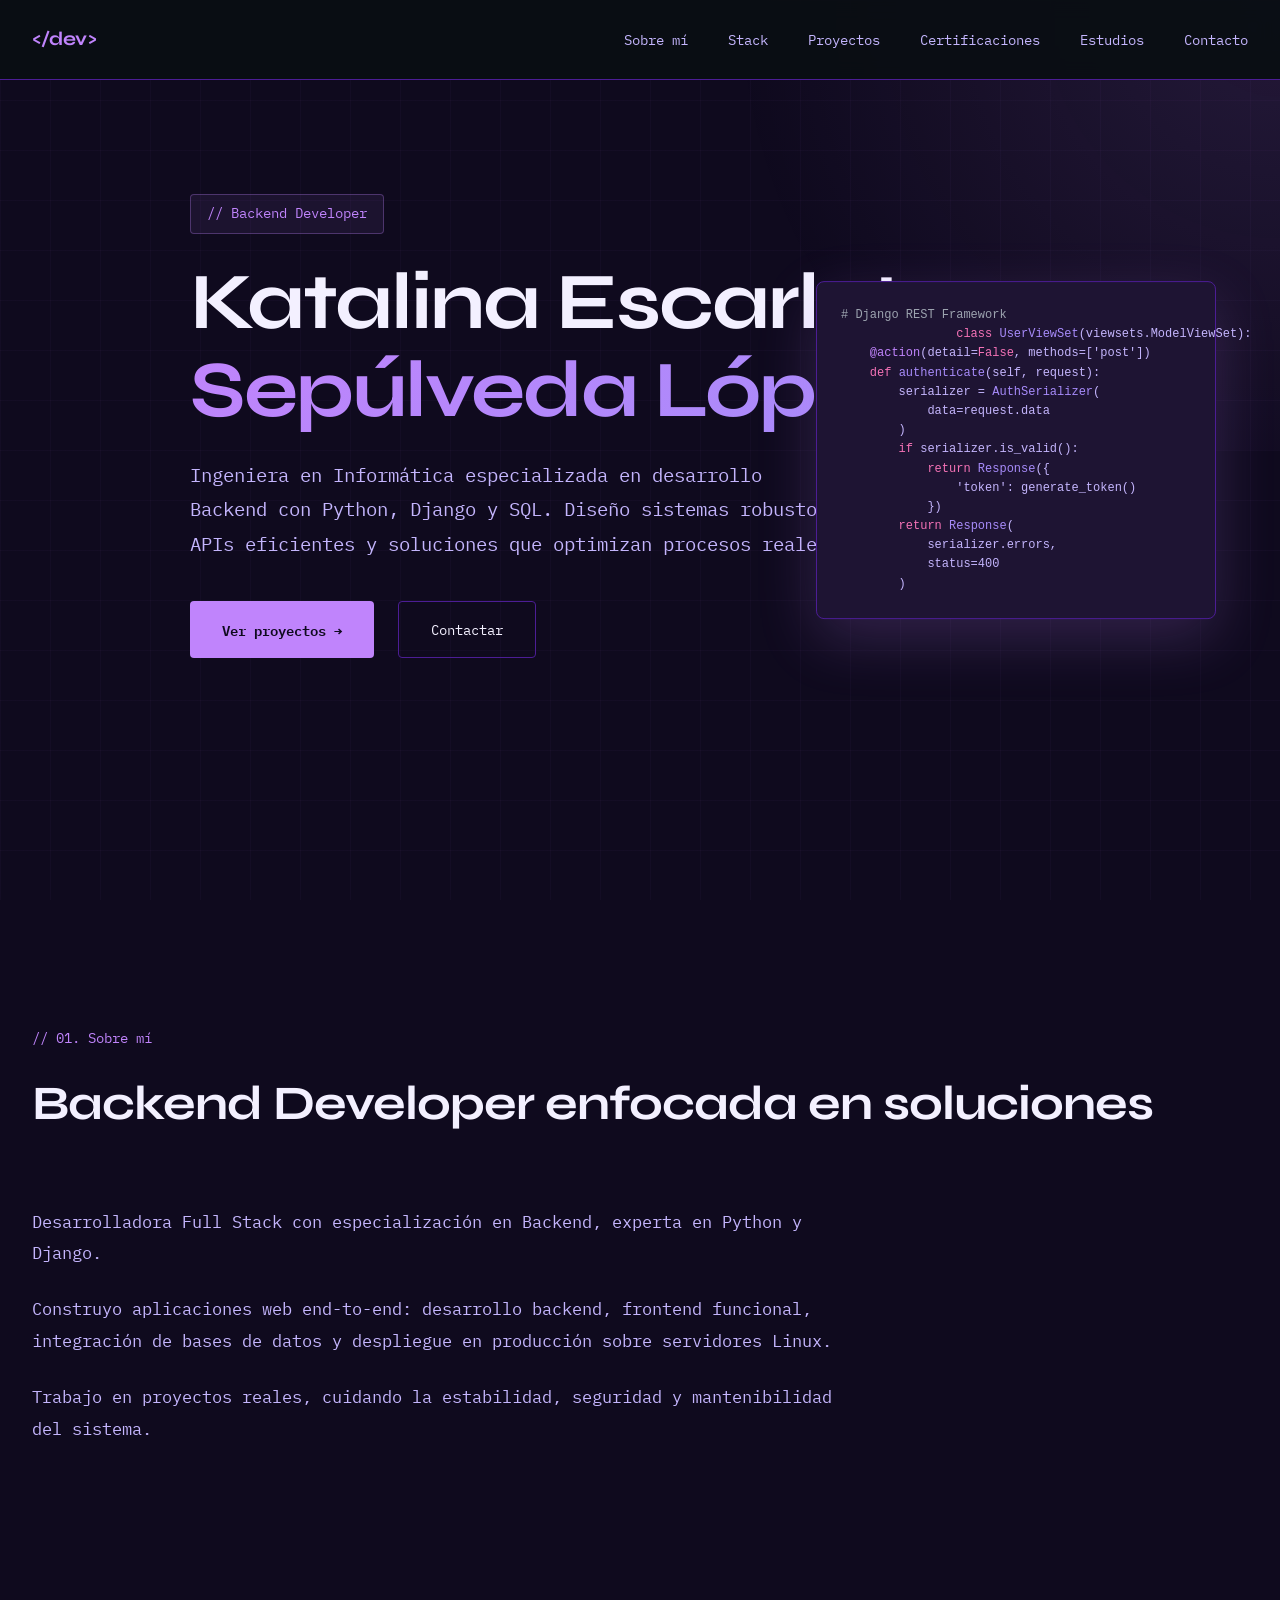
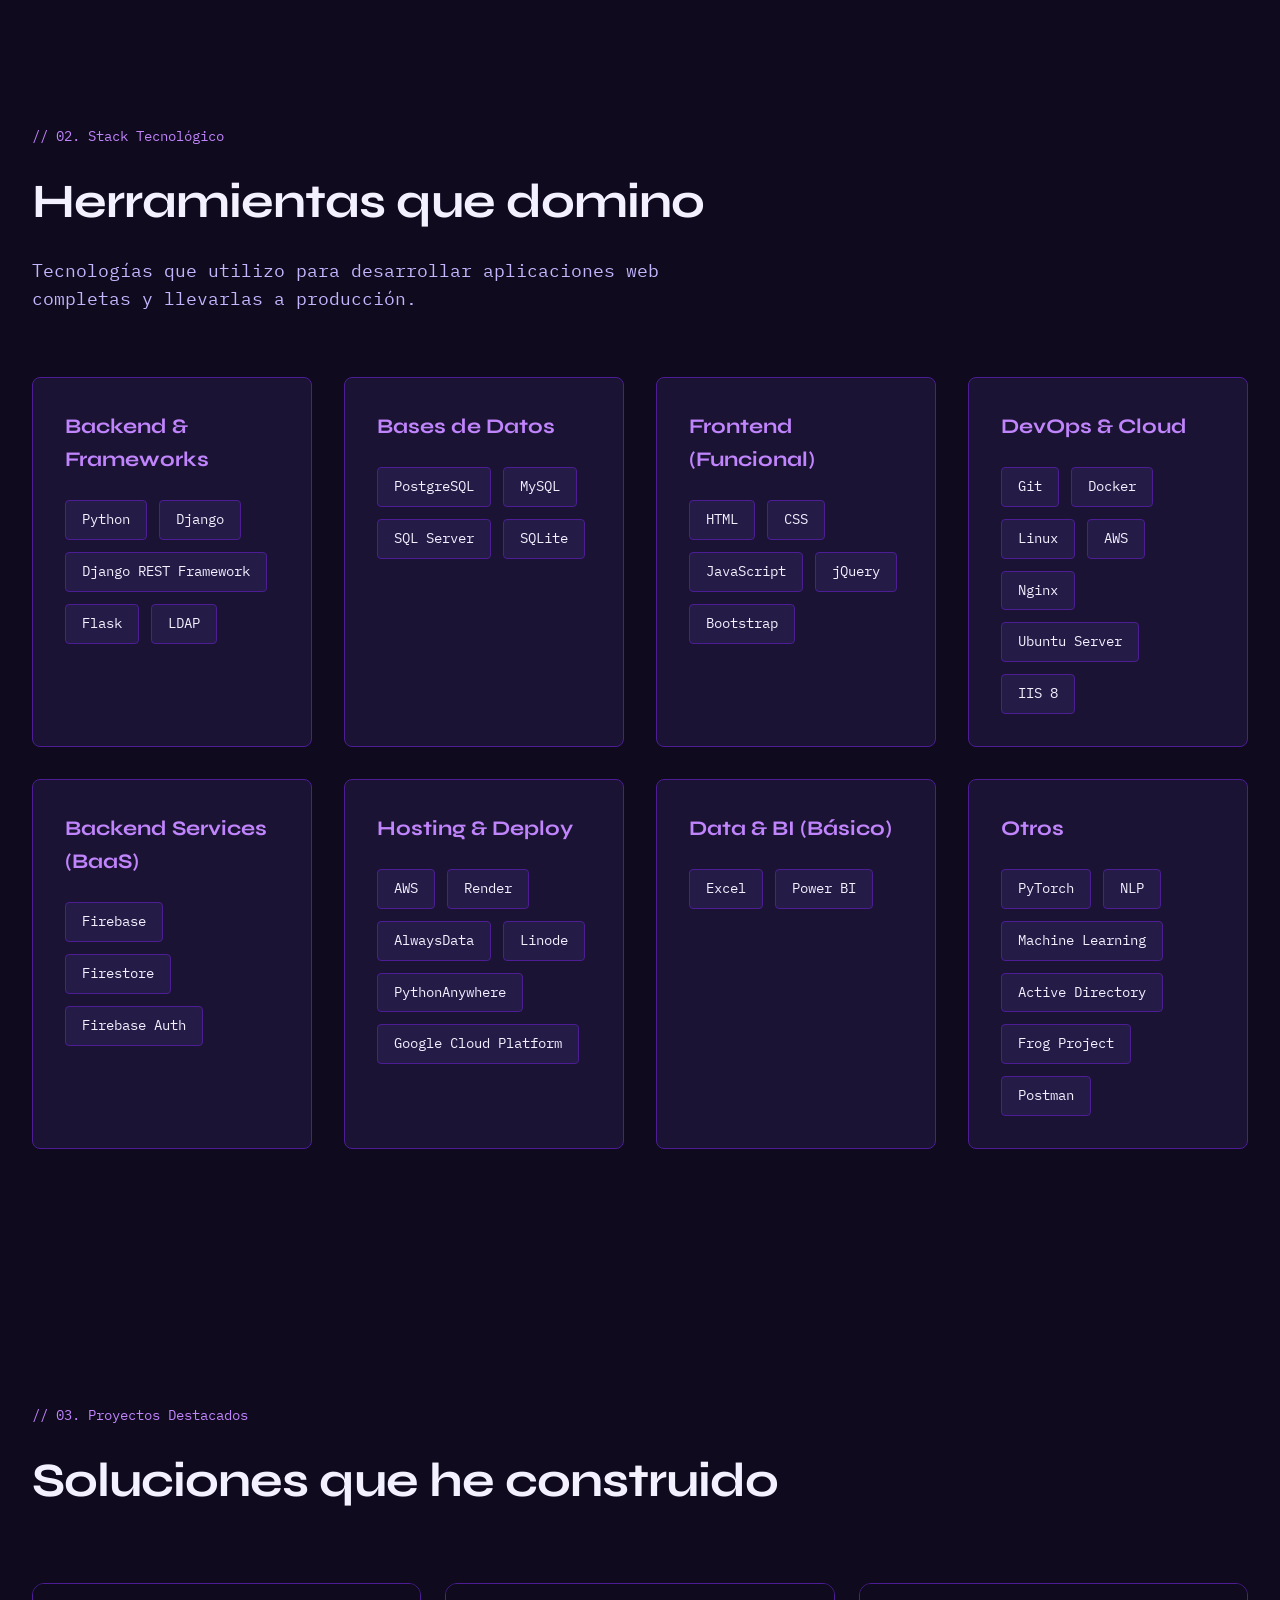
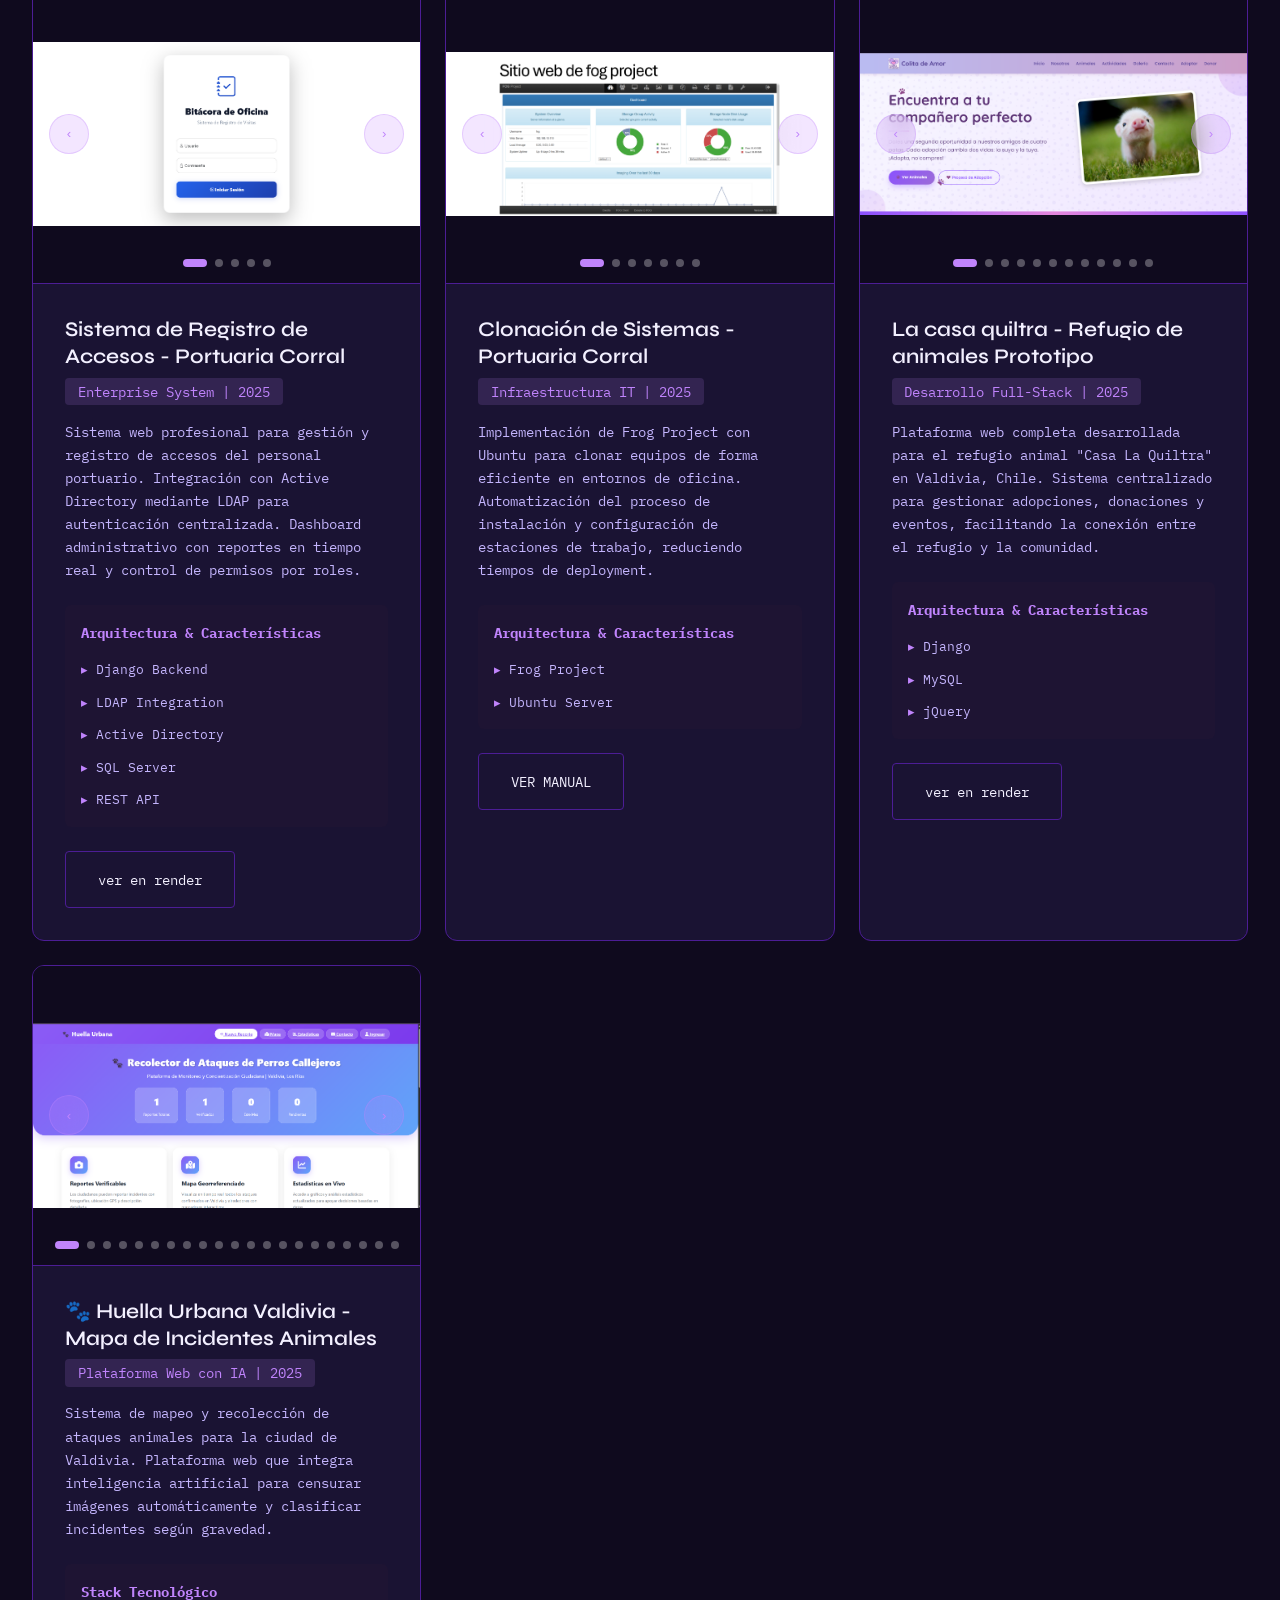
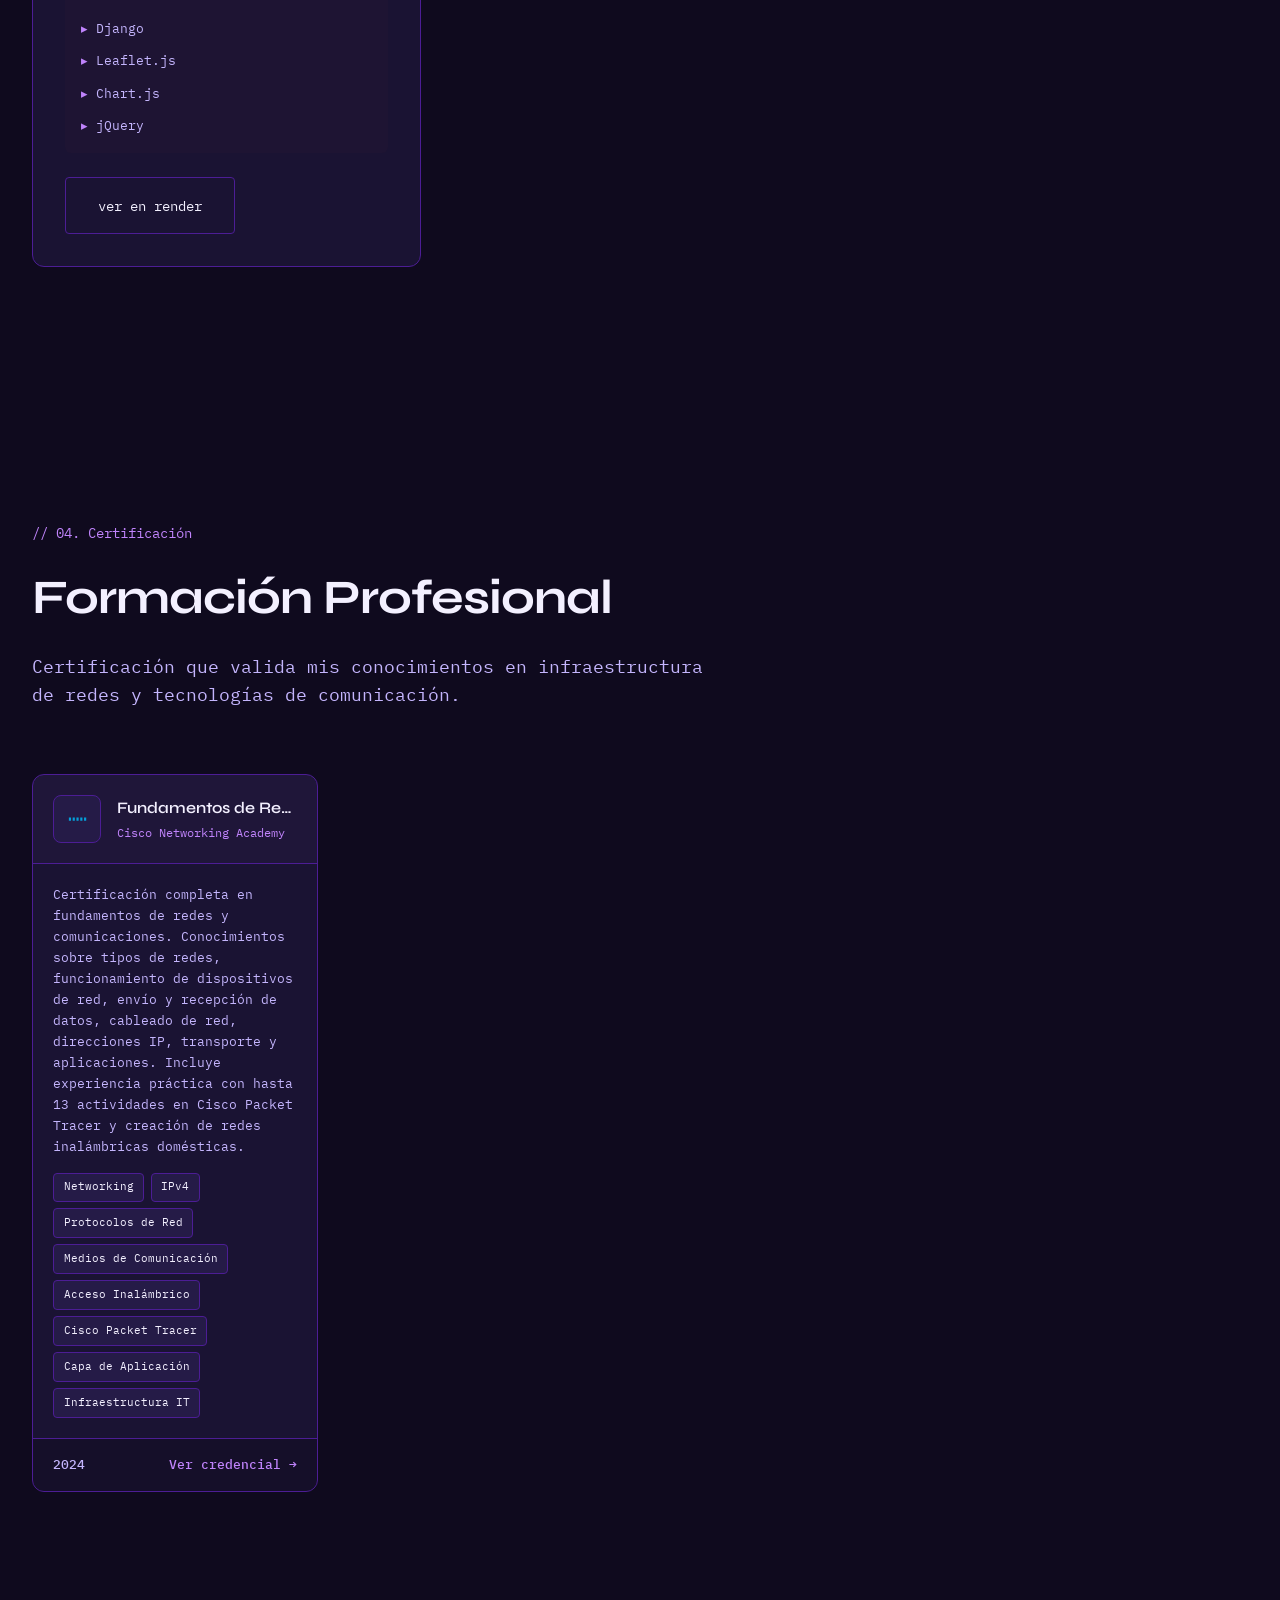
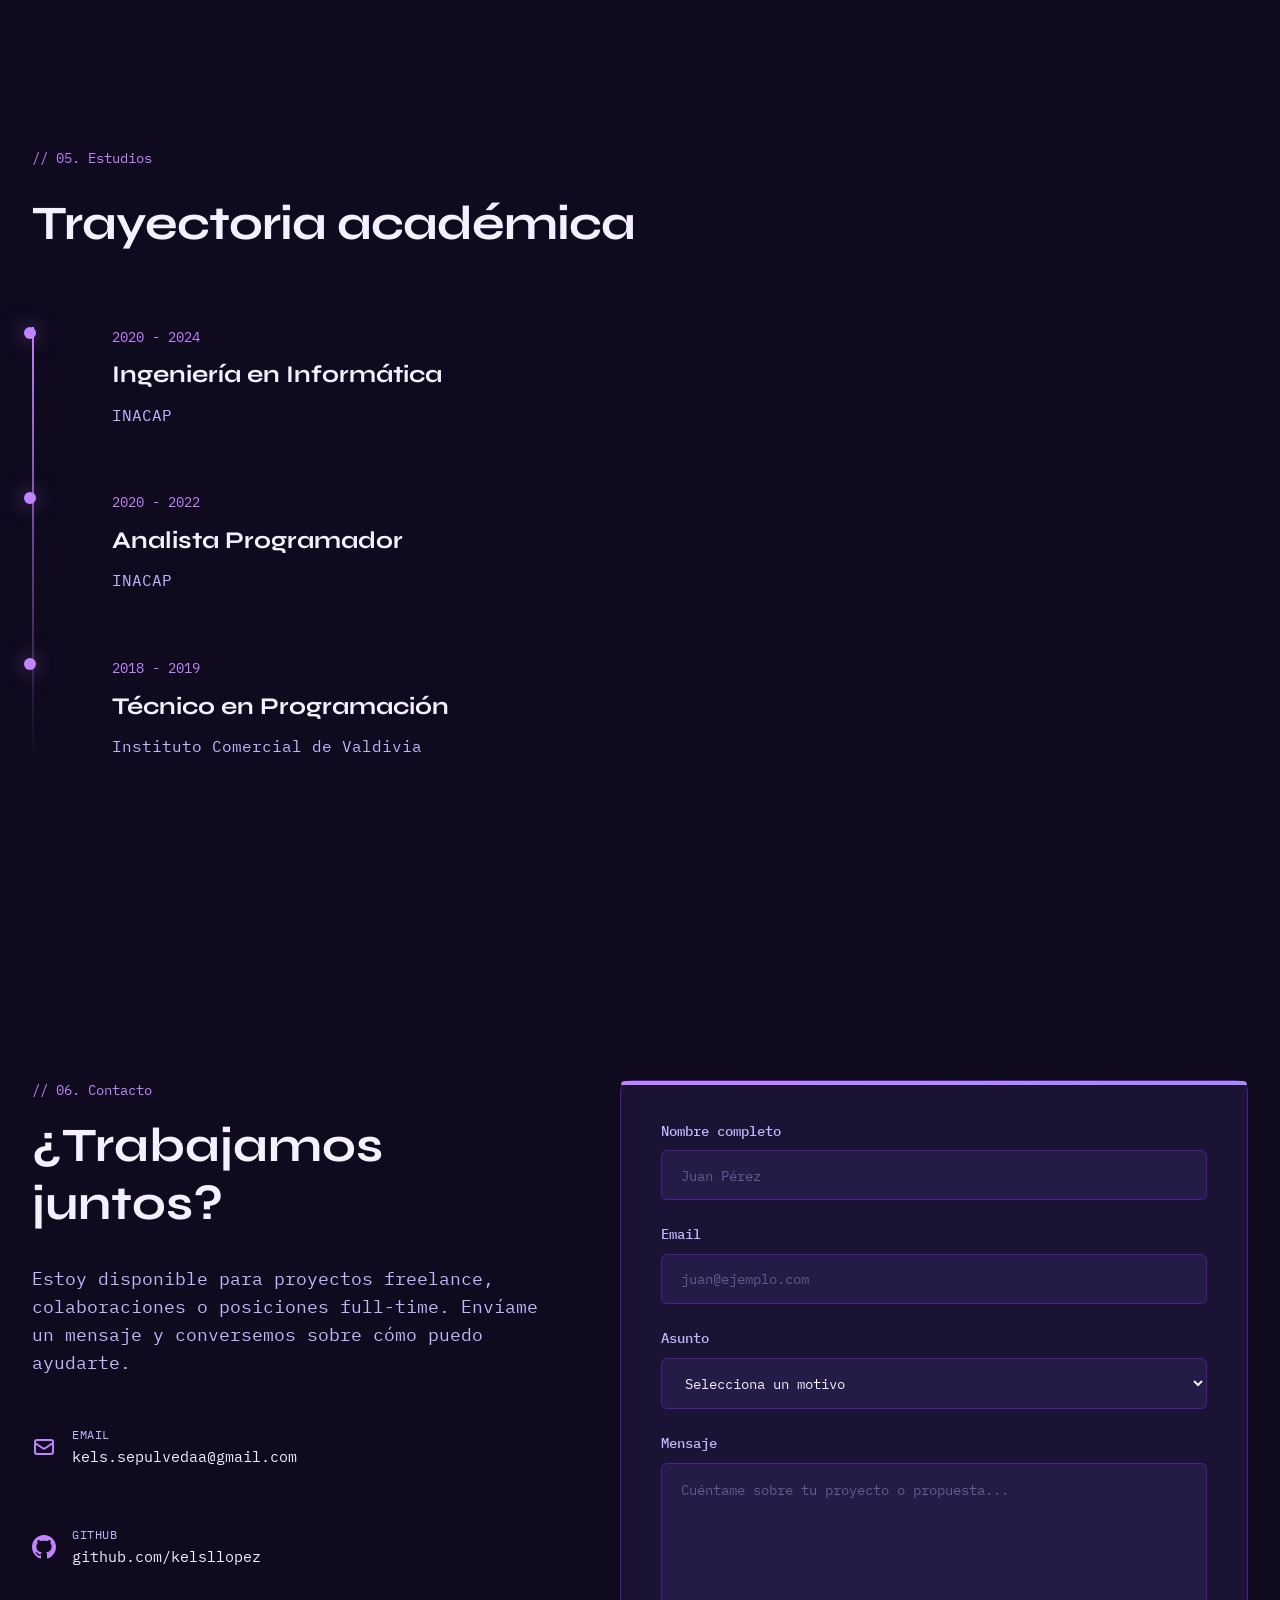
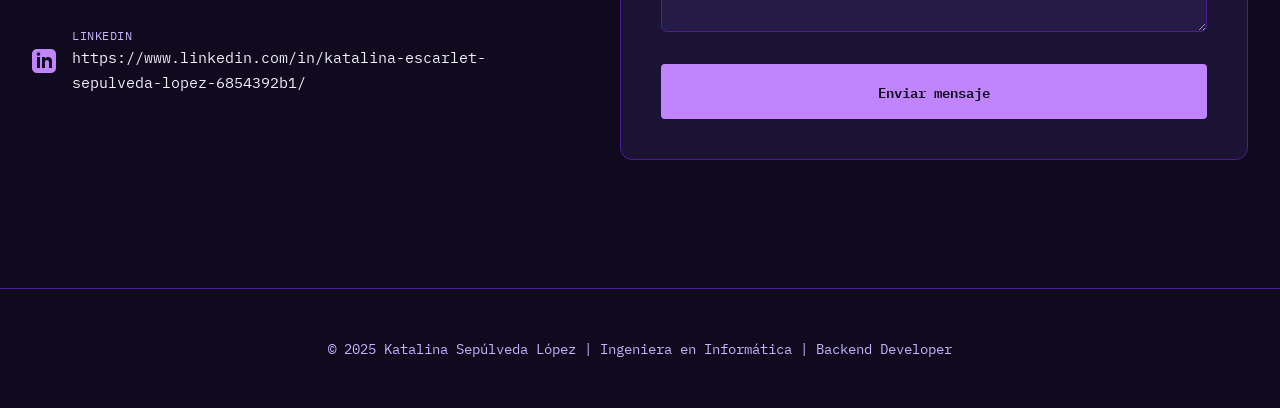
==== index.html @ d701d697 "cambios wqewqeqw" ====
<!DOCTYPE html>
<html lang="es">
<head>
    <meta charset="UTF-8">
    <meta name="viewport" content="width=device-width, initial-scale=1.0">
    <title>Katalina Sepúlveda | Ingeniera en Informática</title>
    <meta name="description" content="Portafolio profesional de Katalina Sepúlveda, Ingeniera en Informática. Desarrollo web, aplicaciones, IA y soluciones personalizadas.">
    <meta name="keywords" content="Katalina Sepúlveda, Ingeniera Informática, desarrolladora web, Django, Python, Valdivia, Chile, portafolio">
    <meta property="og:title" content="Katalina Sepúlveda | Ingeniera en Informática">
    <meta property="og:description" content="Desarrollo web, apps e inteligencia artificial. Portafolio profesional de Katalina Sepúlveda.">
    <link rel="preconnect" href="https://fonts.googleapis.com">
    <link rel="preconnect" href="https://fonts.gstatic.com" crossorigin>
    <link href="https://fonts.googleapis.com/css2?family=IBM+Plex+Mono:wght@400;500;600&family=Syne:wght@400;600;700&display=swap" rel="stylesheet">
    <link rel="stylesheet" href="css/styles.css">

</head>
<body>
    <!-- Header  -->
    <header>
        <nav>
            <a href="#" class="logo">&lt;/dev&gt;</a>
            <button class="mobile-menu-toggle" aria-label="Toggle menu">
                <span></span>
                <span></span>
                <span></span>
            </button>
            <ul class="nav-links">
                <li><a href="#about">Sobre mí</a></li>
                <li><a href="#stack">Stack</a></li>
                <li><a href="#projects">Proyectos</a></li>
                <li><a href="#certifications">Certificaciones</a></li>
                <li><a href="#experience">Estudios</a></li>
                <li><a href="#contact">Contacto</a></li>
            </ul>
        </nav>
    </header>

    <!-- Hero Section -->
    <section class="hero">
        <div class="container">
            <div class="hero-content">
                <span class="hero-tag">// Backend Developer</span>
                <h1>Katalina Escarlet <span class="highlight">Sepúlveda López</span></h1>
                <p class="hero-subtitle">
                    Ingeniera en Informática especializada en desarrollo Backend con Python, Django y SQL. 
                    Diseño sistemas robustos, APIs eficientes y soluciones que optimizan procesos reales.
                </p>
                <div class="hero-cta">
                    <a href="#projects" class="btn btn-primary">Ver proyectos →</a>
                    <a href="#contact" class="btn btn-secondary">Contactar</a>
                </div>
            </div>

            <div class="code-snippet">
                <pre><span class="comment"># Django REST Framework</span>
                <span class="keyword">class</span> <span class="class">UserViewSet</span>(viewsets.ModelViewSet):
    <span class="decorator">@action</span>(detail=<span class="keyword">False</span>, methods=[<span class="string">'post'</span>])
    <span class="keyword">def</span> <span class="class">authenticate</span>(self, request):
        serializer = <span class="class">AuthSerializer</span>(
            data=request.data
        )
        <span class="keyword">if</span> serializer.is_valid():
            <span class="keyword">return</span> <span class="class">Response</span>({
                <span class="string">'token'</span>: generate_token()
            })
        <span class="keyword">return</span> <span class="class">Response</span>(
            serializer.errors,
            status=<span class="string">400</span>
        )</pre>
            </div>
        </div>
    </section>

    <!-- About Section -->
    <section id="about">
        <div class="container">
            <div class="section-header" data-animate>
                <span class="section-tag">// 01. Sobre mí</span>
                <h2 class="section-title">Backend Developer enfocada en soluciones</h2>
            </div>

            <div class="about-content">
                <div class="about-text" data-animate>
                    <p>
                        Desarrolladora Full Stack con especialización en Backend, experta en Python y Django.
                    </p>
                    <p>
                        Construyo aplicaciones web end-to-end: desarrollo backend, frontend funcional,
                        integración de bases de datos y despliegue en producción sobre servidores Linux.
                    </p>
                    <p>
                        Trabajo en proyectos reales, cuidando la estabilidad, seguridad y mantenibilidad del sistema.
                    </p>
                </div>
            </div>
        </div>
    </section>

    <!-- Tech Stack Section -->
    <section id="stack">
        <div class="container">
            <div class="section-header" data-animate>
                <span class="section-tag">// 02. Stack Tecnológico</span>
                <h2 class="section-title">Herramientas que domino</h2>
                <p class="section-description">
                    Tecnologías que utilizo para desarrollar aplicaciones web completas y llevarlas a producción.
                </p>
            </div>

            <div class="stack-grid">
                <div class="stack-category" data-animate>
                    <h3>Backend & Frameworks</h3>
                    <div class="tech-list">
                        <span class="tech-tag">Python</span>
                        <span class="tech-tag">Django</span>
                        <span class="tech-tag">Django REST Framework</span>
                        <span class="tech-tag">Flask</span>
                        <span class="tech-tag">LDAP</span>
                    </div>
                </div>
                <div class="stack-category" data-animate>
                    <h3>Bases de Datos</h3>
                    <div class="tech-list">
                        <span class="tech-tag">PostgreSQL</span>
                        <span class="tech-tag">MySQL</span>
                        <span class="tech-tag">SQL Server</span>
                        <span class="tech-tag">SQLite</span>
                    </div>
                </div>
                <div class="stack-category" data-animate>
                    <h3>Frontend (Funcional)</h3>
                    <div class="tech-list">
                        <span class="tech-tag">HTML</span>
                        <span class="tech-tag">CSS</span>
                        <span class="tech-tag">JavaScript</span>
                        <span class="tech-tag">jQuery</span>
                        <span class="tech-tag">Bootstrap</span>
                    </div>
                </div>
                <div class="stack-category" data-animate>
                    <h3>DevOps & Cloud</h3>
                    <div class="tech-list">
                        <span class="tech-tag">Git</span>
                        <span class="tech-tag">Docker</span>
                        <span class="tech-tag">Linux</span>
                        <span class="tech-tag">AWS</span>
                        <span class="tech-tag">Nginx</span>
                        <span class="tech-tag">Ubuntu Server</span>
                        <span class="tech-tag">IIS 8</span>
                    </div>
                </div>
                <div class="stack-category" data-animate>
                    <h3>Backend Services (BaaS)</h3>
                    <div class="tech-list">
                        <span class="tech-tag">Firebase</span>
                        <span class="tech-tag">Firestore</span>
                        <span class="tech-tag">Firebase Auth</span>
                    </div>
                </div>
                <div class="stack-category" data-animate>
                    <h3>Hosting & Deploy</h3>
                    <div class="tech-list">
                        <span class="tech-tag">AWS</span>
                        <span class="tech-tag">Render</span>
                        <span class="tech-tag">AlwaysData</span>
                        <span class="tech-tag">Linode</span>
                        <span class="tech-tag">PythonAnywhere</span>
                        <span class="tech-tag">Google Cloud Platform</span>
                    </div>
                </div>
                <div class="stack-category" data-animate>
                    <h3>Data & BI (Básico)</h3>
                    <div class="tech-list">
                        <span class="tech-tag">Excel</span>
                        <span class="tech-tag">Power BI</span>
                    </div>
                </div>
                <div class="stack-category" data-animate>
                    <h3>Otros</h3>
                    <div class="tech-list">
                        <span class="tech-tag">PyTorch</span>
                        <span class="tech-tag">NLP</span>
                        <span class="tech-tag">Machine Learning</span>
                        <span class="tech-tag">Active Directory</span>
                        <span class="tech-tag">Frog Project</span>
                        <span class="tech-tag">Postman</span>
                    </div>
                </div>
            </div>
        </div>
    </section>

    <!-- Projects Section -->
    <section id="projects">
        <div class="container">
            <div class="section-header" data-animate>
                <span class="section-tag">// 03. Proyectos Destacados</span>
                <h2 class="section-title">Soluciones que he construido</h2>
            </div>

            <div class="projects-grid">
                <!-- Proyecto 1 bitacora -->

                <article class="project-card" data-animate>
                    <div class="project-carousel">
                        <div class="carousel-container">
                            <div class="carousel-slides" data-carousel="1">
                                <div class="carousel-slide">
                                    <img src="image/bitacora/image.png" alt="Sistema de control de accesos - Dashboard" class="carousel-image">
                                </div>
                                <div class="carousel-slide">
                                    <img src="image/bitacora/image1.png" alt="Sistema de control de accesos - Dashboard" class="carousel-image">
                                </div>
                                <div class="carousel-slide">
                                    <img src="image/bitacora/image2.png" alt="Sistema de control de accesos - Dashboard" class="carousel-image">
                                </div>
                                <div class="carousel-slide">
                                    <img src="image/bitacora/image3.png" alt="Sistema de control de accesos - Dashboard" class="carousel-image">
                                </div>
                                <div class="carousel-slide">
                                    <img src="image/bitacora/image4.png" alt="Sistema de control de accesos - Dashboard" class="carousel-image">
                                </div>

                            </div>
                            <button class="carousel-nav prev" onclick="changeSlide(1, -1)">‹</button>
                            <button class="carousel-nav next" onclick="changeSlide(1, 1)">›</button>
                            <div class="carousel-dots">
                                <span class="carousel-dot active" onclick="goToSlide(1, 0)"></span>
                                <span class="carousel-dot" onclick="goToSlide(1, 1)"></span>
                                <span class="carousel-dot" onclick="goToSlide(1, 2)"></span>
                            </div>
                        </div>
                    </div>
                    <div class="project-content">
                        <div class="project-header">
                            <div>
                                <h3 class="project-title">Sistema de Registro de Accesos - Portuaria Corral</h3>
                                <span class="project-type">Enterprise System | 2025</span>
                            </div>
                        </div>
                        <p class="project-description">
                            Sistema web profesional para gestión y registro de accesos del personal portuario. 
                            Integración con Active Directory mediante LDAP para autenticación centralizada. 
                            Dashboard administrativo con reportes en tiempo real y control de permisos por roles.
                        </p>
                        <div class="project-architecture">
                            <h4>Arquitectura & Características</h4>
                            <div class="architecture-list">
                                <span class="architecture-item">Django Backend</span>
                                <span class="architecture-item">LDAP Integration</span>
                                <span class="architecture-item">Active Directory</span>
                                <span class="architecture-item">SQL Server</span>
                                <span class="architecture-item">REST API</span>
                            </div>
                        </div>

                        <div class="project-links">
                            <a href="https://bitacora-biag.onrender.com/" class="btn btn-secondary">ver en render</a>
                        </div>
                    </div>
                </article>

                <!-- Proyecto 2 fog project-->

                <article class="project-card" data-animate>
                    <div class="project-carousel">
                        <div class="carousel-container">
                            <div class="carousel-slides" data-carousel="2">
                                <div class="carousel-slide">
                                    <img src="image/fog_project/image.png" alt="Sistema de control de accesos - Dashboard" class="carousel-image">
                                </div>
                                <div class="carousel-slide">
                                    <img src="image/fog_project/image2.png" alt="Sistema de control de accesos - Dashboard" class="carousel-image">
                                </div>
                                <div class="carousel-slide">
                                    <img src="image/fog_project/image3.png" alt="Sistema de control de accesos - Dashboard" class="carousel-image">
                                </div>
                                <div class="carousel-slide">
                                    <img src="image/fog_project/image4.png" alt="Sistema de control de accesos - Dashboard" class="carousel-image">
                                </div>
                                <div class="carousel-slide">
                                    <img src="image/fog_project/image5.png" alt="Sistema de control de accesos - Dashboard" class="carousel-image">
                                </div>
                                <div class="carousel-slide">
                                    <img src="image/fog_project/image6.png" alt="Sistema de control de accesos - Dashboard" class="carousel-image">
                                </div>
                                <div class="carousel-slide">
                                    <img src="image/fog_project/image7.png" alt="Sistema de control de accesos - Dashboard" class="carousel-image">
                                </div>
                            </div>
                            <button class="carousel-nav prev" onclick="changeSlide(2, -1)">‹</button>
                            <button class="carousel-nav next" onclick="changeSlide(2, 1)">›</button>
                            <div class="carousel-dots">
                                <span class="carousel-dot active" onclick="goToSlide(2, 0)"></span>
                                <span class="carousel-dot" onclick="goToSlide(2, 1)"></span>
                                <span class="carousel-dot" onclick="goToSlide(2, 2)"></span>
                            </div>
                        </div>
                    </div>
                    <div class="project-content">
                        <div class="project-header">
                            <div>
                                <h3 class="project-title">Clonación de Sistemas - Portuaria Corral</h3>
                                <span class="project-type">Infraestructura IT | 2025</span>
                            </div>
                        </div>
                        <p class="project-description">
                            Implementación de Frog Project con Ubuntu para clonar equipos de forma eficiente 
                            en entornos de oficina. Automatización del proceso de instalación y configuración 
                            de estaciones de trabajo, reduciendo tiempos de deployment.
                        </p>
                        <div class="project-architecture">
                            <h4>Arquitectura & Características</h4>
                            <div class="architecture-list">
                                <span class="architecture-item">Frog Project</span>
                                <span class="architecture-item">Ubuntu Server</span>
                            </div>
                        </div>

                        <div class="project-links">
                            <a href="https://github.com/kelsllopez/manual_instalacion_fog_project/blob/main/fog%20project.pdf" class="btn btn-secondary">VER MANUAL</a>
                        </div>
                    </div>
                </article>

                <!-- Proyecto 3 casa quiltra  -->

                <article class="project-card" data-animate>
                    <div class="project-carousel">
                        <div class="carousel-container">
                            <div class="carousel-slides" data-carousel="2">
                                <div class="carousel-slide">
                                    <img src="image/casa_quiltra/imagen1.png" alt="Sistema de control de accesos - Dashboard" class="carousel-image">
                                </div>
                                <div class="carousel-slide">
                                    <img src="image/casa_quiltra/imagen2.png" alt="Sistema de control de accesos - Dashboard" class="carousel-image">
                                </div>
                                <div class="carousel-slide">
                                    <img src="image/casa_quiltra/imagen3.png" alt="Sistema de control de accesos - Dashboard" class="carousel-image">
                                </div>
                                <div class="carousel-slide">
                                    <img src="image/casa_quiltra/imagen4.png" alt="Sistema de control de accesos - Dashboard" class="carousel-image">
                                </div>
                                <div class="carousel-slide">
                                    <img src="image/casa_quiltra/imagen5.png" alt="Sistema de control de accesos - Dashboard" class="carousel-image">
                                </div>
                                <div class="carousel-slide">
                                    <img src="image/casa_quiltra/imagen6.png" alt="Sistema de control de accesos - Dashboard" class="carousel-image">
                                </div>
                                <div class="carousel-slide">
                                    <img src="image/casa_quiltra/imagen7.png" alt="Sistema de control de accesos - Dashboard" class="carousel-image">
                                </div>
                                <div class="carousel-slide">
                                    <img src="image/casa_quiltra/image7.png" alt="Sistema de control de accesos - Dashboard" class="carousel-image">
                                </div>
                                <div class="carousel-slide">
                                    <img src="image/casa_quiltra/image8.png" alt="Sistema de control de accesos - Dashboard" class="carousel-image">
                                </div>
                                <div class="carousel-slide">
                                    <img src="image/casa_quiltra/image9.png" alt="Sistema de control de accesos - Dashboard" class="carousel-image">
                                </div>
                                <div class="carousel-slide">
                                    <img src="image/casa_quiltra/image10.png" alt="Sistema de control de accesos - Dashboard" class="carousel-image">
                                </div>
                                <div class="carousel-slide">
                                    <img src="image/casa_quiltra/image11.png" alt="Sistema de control de accesos - Dashboard" class="carousel-image">
                                </div>                                
                            </div>
                            <button class="carousel-nav prev" onclick="changeSlide(2, -1)">‹</button>
                            <button class="carousel-nav next" onclick="changeSlide(2, 1)">›</button>
                            <div class="carousel-dots">
                                <span class="carousel-dot active" onclick="goToSlide(2, 0)"></span>
                                <span class="carousel-dot" onclick="goToSlide(2, 1)"></span>
                                <span class="carousel-dot" onclick="goToSlide(2, 2)"></span>
                            </div>
                        </div>
                    </div>
                    <div class="project-content">
                        <div class="project-header">
                            <div>
                                <h3 class="project-title">La casa quiltra - Refugio de animales Prototipo</h3>
                                <span class="project-type">Desarrollo Full-Stack | 2025</span>
                            </div>
                        </div>
                        <p class="project-description">
                            Plataforma web completa desarrollada para el refugio animal "Casa La Quiltra" en Valdivia, Chile.
                            Sistema centralizado para gestionar adopciones, donaciones y eventos, facilitando la conexión entre 
                            el refugio y la comunidad.
                        </p>
                        <div class="project-architecture">
                            <h4>Arquitectura & Características</h4>
                            <div class="architecture-list">
                                <span class="architecture-item">Django</span>
                                <span class="architecture-item">MySQL</span>
                                <span class="architecture-item">jQuery</span>
                            </div>
                        </div>

                        <div class="project-links">
                            <a href="https://la-casa-quiltra.onrender.com/" class="btn btn-secondary">ver en render</a>
                        </div>
                    </div>
                </article>

                <!-- Proyecto 4 huella urbana -->

                <article class="project-card" data-animate>
                    <div class="project-carousel">
                        <div class="carousel-container">
                            <div class="carousel-slides" data-carousel="2">
                                <div class="carousel-slide">
                                    <img src="image/huella_urbana/image.png" alt="Sistema de control de accesos - Dashboard" class="carousel-image">
                                </div>
                                <div class="carousel-slide">
                                    <img src="image/huella_urbana/image1.png" alt="Sistema de control de accesos - Dashboard" class="carousel-image">
                                </div>
                                <div class="carousel-slide">
                                    <img src="image/huella_urbana/image2.png" alt="Sistema de control de accesos - Dashboard" class="carousel-image">
                                </div>
                                <div class="carousel-slide">
                                    <img src="image/huella_urbana/image3.png" alt="Sistema de control de accesos - Dashboard" class="carousel-image">
                                </div>
                                <div class="carousel-slide">
                                    <img src="image/huella_urbana/image4.png" alt="Sistema de control de accesos - Dashboard" class="carousel-image">
                                </div>
                                <div class="carousel-slide">
                                    <img src="image/huella_urbana/image5.png" alt="Sistema de control de accesos - Dashboard" class="carousel-image">
                                </div>
                                <div class="carousel-slide">
                                    <img src="image/huella_urbana/image6.png" alt="Sistema de control de accesos - Dashboard" class="carousel-image">
                                </div>
                                <div class="carousel-slide">
                                    <img src="image/huella_urbana/image7.png" alt="Sistema de control de accesos - Dashboard" class="carousel-image">
                                </div>
                                <div class="carousel-slide">
                                    <img src="image/huella_urbana/image8.png" alt="Sistema de control de accesos - Dashboard" class="carousel-image">
                                </div>
                                <div class="carousel-slide">
                                    <img src="image/huella_urbana/image9.png" alt="Sistema de control de accesos - Dashboard" class="carousel-image">
                                </div>
                                <div class="carousel-slide">
                                    <img src="image/huella_urbana/image10.png" alt="Sistema de control de accesos - Dashboard" class="carousel-image">
                                </div>
                                <div class="carousel-slide">
                                    <img src="image/huella_urbana/image11.png" alt="Sistema de control de accesos - Dashboard" class="carousel-image">
                                </div>
                                <div class="carousel-slide">
                                    <img src="image/huella_urbana/image12.png" alt="Sistema de control de accesos - Dashboard" class="carousel-image">
                                </div>
                                <div class="carousel-slide">
                                    <img src="image/huella_urbana/image13.png" alt="Sistema de control de accesos - Dashboard" class="carousel-image">
                                </div>
                                <div class="carousel-slide">
                                    <img src="image/huella_urbana/image14.png" alt="Sistema de control de accesos - Dashboard" class="carousel-image">
                                </div>
                                <div class="carousel-slide">
                                    <img src="image/huella_urbana/image15.png" alt="Sistema de control de accesos - Dashboard" class="carousel-image">
                                </div>
                                <div class="carousel-slide">
                                    <img src="image/huella_urbana/image16.png" alt="Sistema de control de accesos - Dashboard" class="carousel-image">
                                </div>
                                <div class="carousel-slide">
                                    <img src="image/huella_urbana/image17.png" alt="Sistema de control de accesos - Dashboard" class="carousel-image">
                                </div>
                                <div class="carousel-slide">
                                    <img src="image/huella_urbana/image20.png" alt="Sistema de control de accesos - Dashboard" class="carousel-image">
                                </div>
                                <div class="carousel-slide">
                                    <img src="image/huella_urbana/image21.png" alt="Sistema de control de accesos - Dashboard" class="carousel-image">
                                </div>
                                <div class="carousel-slide">
                                    <img src="image/huella_urbana/image22.png" alt="Sistema de control de accesos - Dashboard" class="carousel-image">
                                </div>
                            </div>
                            <button class="carousel-nav prev" onclick="changeSlide(2, -1)">‹</button>
                            <button class="carousel-nav next" onclick="changeSlide(2, 1)">›</button>
                            <div class="carousel-dots">
                                <span class="carousel-dot active" onclick="goToSlide(2, 0)"></span>
                                <span class="carousel-dot" onclick="goToSlide(2, 1)"></span>
                                <span class="carousel-dot" onclick="goToSlide(2, 2)"></span>
                            </div>
                        </div>
                    </div>
                    <div class="project-content">
                        <div class="project-header">
                            <div>
                                <h3 class="project-title">🐾 Huella Urbana Valdivia - Mapa de Incidentes Animales</h3>
                                <span class="project-type">Plataforma Web con IA | 2025</span>
                            </div>
                        </div>
                        <p class="project-description">
                            Sistema de mapeo y recolección de ataques animales para la ciudad de Valdivia. Plataforma web que integra 
                                    inteligencia artificial para censurar imágenes automáticamente y clasificar incidentes según gravedad.
                        </p>
                        <div class="project-architecture">
                            <h4>Stack Tecnológico</h4>
                            <div class="architecture-list">
                                <span class="architecture-item architecture-item-backend">Django</span>
                                <span class="architecture-item architecture-item-maps">Leaflet.js</span>
                                <span class="architecture-item architecture-item-charts">Chart.js</span>
                                <span class="architecture-item architecture-item-utils">jQuery</span>
                            </div>
                        </div>
                        <div class="project-links">
                            <a href="https://huella-urbana.onrender.com/" class="btn btn-secondary">ver en render</a>
                        </div>
                    </div>
                </article>

            </div>
        </div>
    </section>

    <!-- Certifications Section -->
    <section id="certifications">
        <div class="container">
            <div class="section-header" data-animate>
                <span class="section-tag">// 04. Certificación</span>
                <h2 class="section-title">Formación Profesional</h2>
                <p class="section-description">
                    Certificación que valida mis conocimientos en infraestructura de redes y tecnologías de comunicación.
                </p>
            </div>

            <!-- Una sola grilla con las 4 tarjetas en una fila -->
            <div class="certifications-grid">
                <!-- Cert 1 -->
                <div class="cert-card" data-animate>
                    <div class="cert-header">
                        <div class="cert-logo cisco-logo">
                            <svg viewBox="0 0 24 24" fill="currentColor">
                                <path d="M20.5 10.5h-2v3h2v-3zm-3.5 0h-2v3h2v-3zm-3.5 0h-2v3h2v-3zm-3.5 0h-2v3h2v-3zm-3.5 0h-2v3h2v-3z"/>
                            </svg>
                        </div>
                        <div class="cert-info">
                            <h3 class="cert-title">Fundamentos de Redes</h3>
                            <p class="cert-issuer">Cisco Networking Academy</p>
                        </div>
                    </div>
                    <div class="cert-details">
                        <p class="cert-description">
                            Certificación completa en fundamentos de redes y comunicaciones. Conocimientos sobre tipos de redes, 
                            funcionamiento de dispositivos de red, envío y recepción de datos, cableado de red, direcciones IP, 
                            transporte y aplicaciones. Incluye experiencia práctica con hasta 13 actividades en Cisco Packet Tracer 
                            y creación de redes inalámbricas domésticas.
                        </p>
                        <div class="cert-skills">
                            <span class="skill-badge">Networking</span>
                            <span class="skill-badge">IPv4</span>
                            <span class="skill-badge">Protocolos de Red</span>
                            <span class="skill-badge">Medios de Comunicación</span>
                            <span class="skill-badge">Acceso Inalámbrico</span>
                            <span class="skill-badge">Cisco Packet Tracer</span>
                            <span class="skill-badge">Capa de Aplicación</span>
                            <span class="skill-badge">Infraestructura IT</span>
                        </div>
                    </div>
                    <div class="cert-footer">
                        <span class="cert-date">2024</span>
                        <a href="https://www.credly.com/badges/631822c6-f872-4e59-86d7-f775098a11f8/linked_in?t=t9okw8" class="cert-link">Ver credencial →</a>
                    </div>
                </div>
            </div>
        </div>
    </section>

    <!-- Experience Section -->
    <section id="experience">
        <div class="container">
            <div class="section-header" data-animate>
                <span class="section-tag">// 05. Estudios</span>
                <h2 class="section-title">Trayectoria académica</h2>
            </div>

            <div class="timeline">
                <div class="timeline-item" data-animate>
                    <div class="timeline-date">2020 - 2024</div>
                    <h3 class="timeline-title">Ingeniería en Informática</h3>
                    <div class="timeline-company">INACAP</div>
                </div>

                <div class="timeline-item" data-animate>
                    <div class="timeline-date">2020 - 2022</div>
                    <h3 class="timeline-title">Analista Programador</h3>
                    <div class="timeline-company">INACAP</div>
                </div>
                
                <div class="timeline-item" data-animate>
                    <div class="timeline-date">2018 - 2019</div>
                    <h3 class="timeline-title">Técnico en Programación</h3>
                    <div class="timeline-company">Instituto Comercial de Valdivia</div>
                </div>
            </div>
        </div>
    </section>

    <section id="contact">
        <div class="container">
            <div class="contact-wrapper">
                <div class="contact-info" data-animate>
                    <span class="section-tag">// 06. Contacto</span>
                    <h2>¿Trabajamos juntos?</h2>
                    <p class="section-description">
                        Estoy disponible para proyectos freelance, colaboraciones o posiciones full-time. 
                        Envíame un mensaje y conversemos sobre cómo puedo ayudarte.
                    </p>

                    <div class="contact-details">
                        <div class="contact-item">
                            <svg class="contact-icon" fill="none" stroke="currentColor" viewBox="0 0 24 24">
                                <path stroke-linecap="round" stroke-linejoin="round" stroke-width="2" d="M3 8l7.89 5.26a2 2 0 002.22 0L21 8M5 19h14a2 2 0 002-2V7a2 2 0 00-2-2H5a2 2 0 00-2 2v10a2 2 0 002 2z"></path>
                            </svg>
                            <div>
                                <div class="contact-label">Email</div>
                                <div class="contact-value">kels.sepulvedaa@gmail.com</div>
                            </div>
                        </div>

                        <div class="contact-item">
                            <svg class="contact-icon" fill="currentColor" viewBox="0 0 24 24">
                                <path d="M12 0c-6.626 0-12 5.373-12 12 0 5.302 3.438 9.8 8.207 11.387.599.111.793-.261.793-.577v-2.234c-3.338.726-4.033-1.416-4.033-1.416-.546-1.387-1.333-1.756-1.333-1.756-1.089-.745.083-.729.083-.729 1.205.084 1.839 1.237 1.839 1.237 1.07 1.834 2.807 1.304 3.492.997.107-.775.418-1.305.762-1.604-2.665-.305-5.467-1.334-5.467-5.931 0-1.311.469-2.381 1.236-3.221-.124-.303-.535-1.524.117-3.176 0 0 1.008-.322 3.301 1.23.957-.266 1.983-.399 3.003-.404 1.02.005 2.047.138 3.006.404 2.291-1.552 3.297-1.23 3.297-1.23.653 1.653.242 2.874.118 3.176.77.84 1.235 1.911 1.235 3.221 0 4.609-2.807 5.624-5.479 5.921.43.372.823 1.102.823 2.222v3.293c0 .319.192.694.801.576 4.765-1.589 8.199-6.086 8.199-11.386 0-6.627-5.373-12-12-12z"/>
                            </svg>
                            <div>
                                <div class="contact-label">GitHub</div>
                                <a href="https://github.com/kelsllopez" target="_blank" class="contact-value-link">github.com/kelsllopez </a>
                            </div>
                        </div>

                        <div class="contact-item">
                            <svg class="contact-icon" fill="currentColor" viewBox="0 0 24 24">
                                <path d="M19 0h-14c-2.761 0-5 2.239-5 5v14c0 2.761 2.239 5 5 5h14c2.762 0 5-2.239 5-5v-14c0-2.761-2.238-5-5-5zm-11 19h-3v-11h3v11zm-1.5-12.268c-.966 0-1.75-.79-1.75-1.764s.784-1.764 1.75-1.764 1.75.79 1.75 1.764-.783 1.764-1.75 1.764zm13.5 12.268h-3v-5.604c0-3.368-4-3.113-4 0v5.604h-3v-11h3v1.765c1.396-2.586 7-2.777 7 2.476v6.759z"/>
                            </svg>
                            <div>
                                <div class="contact-label">LinkedIn</div>
                                <a href="https://www.linkedin.com/in/katalina-escarlet-sepulveda-lopez-6854392b1/" target="_blank" class="contact-value-link">https://www.linkedin.com/in/katalina-escarlet-sepulveda-lopez-6854392b1/</a>
                            </div>
                        </div>
                    </div>
                </div>

                <div class="contact-form-wrapper" data-animate>
                    <form id="contactForm" class="contact-form" action="https://formspree.io/f/mvzqjeyv" method="POST">
                        <div class="form-group">
                            <label for="name">Nombre completo</label>
                            <input type="text" id="name" name="name" required placeholder="Juan Pérez">
                        </div>

                        <div class="form-group">
                            <label for="email">Email</label>
                            <input type="email" id="email" name="email" required placeholder="juan@ejemplo.com">
                        </div>

                        <div class="form-group">
                            <label for="subject">Asunto</label>
                            <select id="subject" name="subject" required>
                                <option value="">Selecciona un motivo</option>
                                <option value="freelance">Proyecto Freelance</option>
                                <option value="job">Oferta Laboral</option>
                                <option value="collaboration">Colaboración</option>
                                <option value="other">Otro</option>
                            </select>
                        </div>

                        <div class="form-group">
                            <label for="message">Mensaje</label>
                            <textarea id="message" name="message" required rows="6" placeholder="Cuéntame sobre tu proyecto o propuesta..."></textarea>
                        </div>

                        <button type="submit" class="btn btn-primary btn-submit">
                            <span class="btn-text">Enviar mensaje</span>
                            <span class="btn-loading">Enviando...</span>
                        </button>

                        <div class="form-status"></div>
                    </form>
                </div>
            </div>
        </div>
    </section>

    <!-- Lightbox Modal -->
    <div class="lightbox-modal" id="lightboxModal">
        <button class="lightbox-close" onclick="closeLightbox()">×</button>
        <button class="lightbox-nav prev" onclick="lightboxNavigate(-1)">‹</button>
        <button class="lightbox-nav next" onclick="lightboxNavigate(1)">›</button>
        <div class="lightbox-content">
            <img id="lightboxImage" class="lightbox-image" src="" alt="">
        </div>
        <div class="lightbox-counter">
            <span id="lightboxCounter">1 / 1</span>
        </div>
    </div>

    <!-- Footer -->
    <footer>
        <div class="container">
            <p>&copy; 2025 Katalina Sepúlveda López | Ingeniera en Informática | Backend Developer</p>
        </div>
    </footer>
    <script src="js/main.js"></script>

</body>

</html>
---- css/styles.css ----
* {
    margin: 0;
    padding: 0;
    box-sizing: border-box;
}

:root {
    --bg-primary: #0f0a1e;
    --bg-secondary: #1a1333;
    --bg-tertiary: #251b47;
    --accent-primary: #c084fc;
    --accent-secondary: #a78bfa;
    --accent-light: #e9d5ff;
    --text-primary: #f3f0ff;
    --text-secondary: #c4b5fd;
    --border-color: #4c1d95;
    --code-bg: #1e1433;
    --font-display: 'Syne', sans-serif;
    --font-mono: 'IBM Plex Mono', monospace;
}

body {
    font-family: var(--font-mono);
    background: var(--bg-primary);
    color: var(--text-primary);
    line-height: 1.6;
    overflow-x: hidden;
}

/* Background Grid Effect */
body::before {
    content: '';
    position: fixed;
    top: 0;
    left: 0;
    width: 100%;
    height: 100%;
    background-image: 
        linear-gradient(rgba(192, 132, 252, 0.03) 1px, transparent 1px),
        linear-gradient(90deg, rgba(192, 132, 252, 0.03) 1px, transparent 1px);
    background-size: 50px 50px;
    pointer-events: none;
    z-index: -1;
}

/* Animated gradient overlay */
body::after {
    content: '';
    position: fixed;
    top: -50%;
    right: -50%;
    width: 100%;
    height: 100%;
    background: radial-gradient(circle, rgba(192, 132, 252, 0.12) 0%, transparent 70%);
    animation: float 20s ease-in-out infinite;
    pointer-events: none;
    z-index: -1;
}

@keyframes float {
    0%, 100% { transform: translate(0, 0) rotate(0deg); }
    33% { transform: translate(30px, -30px) rotate(120deg); }
    66% { transform: translate(-20px, 20px) rotate(240deg); }
}

/* Container */
.container {
    max-width: 1400px;
    margin: 0 auto;
    padding: 0 2rem;
}

/* Header / Navigation */
header {
    position: fixed;
    top: 0;
    left: 0;
    right: 0;
    background: rgba(10, 14, 20, 0.95);
    backdrop-filter: blur(10px);
    border-bottom: 1px solid var(--border-color);
    z-index: 1000;
    animation: slideDown 0.6s ease-out;
}

@keyframes slideDown {
    from { transform: translateY(-100%); }
    to { transform: translateY(0); }
}

nav {
    display: flex;
    justify-content: space-between;
    align-items: center;
    padding: 1.5rem 2rem;
    max-width: 1400px;
    margin: 0 auto;
    position: relative;
}

.logo {
    font-family: var(--font-display);
    font-size: 1.2rem;
    font-weight: 700;
    color: var(--accent-primary);
    text-decoration: none;
    letter-spacing: -0.5px;
    z-index: 1001;
}

/* Mobile Menu Toggle Button */
.mobile-menu-toggle {
    display: none;
    flex-direction: column;
    justify-content: space-around;
    width: 30px;
    height: 25px;
    background: transparent;
    border: none;
    cursor: pointer;
    padding: 0;
    z-index: 1001;
}

.mobile-menu-toggle span {
    width: 100%;
    height: 3px;
    background: var(--accent-primary);
    border-radius: 10px;
    transition: all 0.3s ease;
    transform-origin: center;
}

.mobile-menu-toggle.active span:nth-child(1) {
    transform: translateY(8px) rotate(45deg);
}

.mobile-menu-toggle.active span:nth-child(2) {
    opacity: 0;
}

.mobile-menu-toggle.active span:nth-child(3) {
    transform: translateY(-8px) rotate(-45deg);
}

.nav-links {
    display: flex;
    gap: 2.5rem;
    list-style: none;
}

.nav-links a {
    color: var(--text-secondary);
    text-decoration: none;
    font-size: 0.85rem;
    transition: color 0.3s ease;
    position: relative;
}

.nav-links a::after {
    content: '';
    position: absolute;
    bottom: -5px;
    left: 0;
    width: 0;
    height: 1px;
    background: var(--accent-primary);
    transition: width 0.3s ease;
}

.nav-links a:hover,
.nav-links a.active {
    color: var(--accent-primary);
}

.nav-links a:hover::after {
    width: 100%;
}

/* Hero Section */
.hero {
    min-height: 100vh;
    display: flex;
    align-items: center;
    padding-top: 80px;
    position: relative;
}

.hero-content {
    max-width: 900px;
    animation: fadeInUp 0.8s ease-out 0.2s both;
}

@keyframes fadeInUp {
    from {
        opacity: 0;
        transform: translateY(30px);
    }
    to {
        opacity: 1;
        transform: translateY(0);
    }
}

.hero-tag {
    display: inline-block;
    color: var(--accent-primary);
    font-size: 0.85rem;
    margin-bottom: 1.5rem;
    padding: 0.5rem 1rem;
    border: 1px solid rgba(192, 132, 252, 0.3);
    border-radius: 4px;
    background: rgba(192, 132, 252, 0.08);
}

.hero h1 {
    font-family: var(--font-display);
    font-size: 5rem;
    font-weight: 700;
    line-height: 1.1;
    margin-bottom: 1.5rem;
    letter-spacing: -2px;
}

.hero h1 .highlight {
    background: linear-gradient(135deg, var(--accent-primary) 0%, var(--accent-secondary) 100%);
    -webkit-background-clip: text;
    -webkit-text-fill-color: transparent;
    background-clip: text;
}

.hero-subtitle {
    font-size: 1.2rem;
    color: var(--text-secondary);
    margin-bottom: 2.5rem;
    max-width: 650px;
    line-height: 1.8;
}

.hero-cta {
    display: flex;
    gap: 1.5rem;
    flex-wrap: wrap;
}

.btn {
    padding: 1rem 2rem;
    font-family: var(--font-mono);
    font-size: 0.9rem;
    text-decoration: none;
    border-radius: 4px;
    transition: all 0.3s ease;
    cursor: pointer;
    border: none;
    display: inline-flex;
    align-items: center;
    gap: 0.5rem;
}

.btn-primary {
    background: var(--accent-primary);
    color: var(--bg-primary);
    font-weight: 600;
}

.btn-primary:hover {
    background: #a78bfa;
    transform: translateY(-2px);
    box-shadow: 0 10px 30px rgba(192, 132, 252, 0.4);
}

.btn-secondary {
    background: transparent;
    color: var(--text-primary);
    border: 1px solid var(--border-color);
}

.btn-secondary:hover {
    border-color: var(--accent-primary);
    background: rgba(192, 132, 252, 0.08);
}

/* Code snippet decoration */
.code-snippet {
    position: absolute;
    right: 5%;
    top: 50%;
    transform: translateY(-50%);
    background: var(--code-bg);
    border: 1px solid var(--border-color);
    border-radius: 8px;
    padding: 1.5rem;
    font-size: 0.75rem;
    color: var(--text-secondary);
    max-width: 400px;
    animation: fadeInRight 0.8s ease-out 0.6s both;
    box-shadow: 0 20px 60px rgba(192, 132, 252, 0.2);
}

@keyframes fadeInRight {
    from {
        opacity: 0;
        transform: translateY(-50%) translateX(30px);
    }
    to {
        opacity: 1;
        transform: translateY(-50%) translateX(0);
    }
}

.code-snippet pre {
    margin: 0;
    line-height: 1.6;
}

.code-snippet .comment { color: #9ca3af; }
.code-snippet .keyword { color: #f472b6; }
.code-snippet .class { color: #a78bfa; }
.code-snippet .string { color: #c4b5fd; }
.code-snippet .decorator { color: var(--accent-primary); }

/* Sections */
section {
    padding: 8rem 0;
    position: relative;
}

.section-header {
    margin-bottom: 4rem;
}

.section-tag {
    color: var(--accent-primary);
    font-size: 0.85rem;
    margin-bottom: 1rem;
    display: block;
}

.section-title {
    font-family: var(--font-display);
    font-size: 3rem;
    font-weight: 700;
    margin-bottom: 1rem;
    letter-spacing: -1px;
}

.section-description {
    color: var(--text-secondary);
    font-size: 1.1rem;
    max-width: 700px;
}

/* About Section */
.about-content {
    max-width: 800px;
}

.about-text {
    font-size: 1.05rem;
    line-height: 1.9;
    color: var(--text-secondary);
}

.about-text p {
    margin-bottom: 1.5rem;
}

.about-stats {
    display: grid;
    grid-template-columns: repeat(2, 1fr);
    gap: 2rem;
}

.stat-card {
    background: var(--bg-secondary);
    border: 1px solid var(--border-color);
    border-radius: 8px;
    padding: 2rem;
    transition: all 0.3s ease;
}

.stat-card:hover {
    border-color: var(--accent-primary);
    transform: translateY(-5px);
    box-shadow: 0 10px 30px rgba(192, 132, 252, 0.15);
}

.stat-number {
    font-family: var(--font-display);
    font-size: 2.5rem;
    color: var(--accent-primary);
    font-weight: 700;
    margin-bottom: 0.5rem;
}

.stat-label {
    color: var(--text-secondary);
    font-size: 0.9rem;
}

/* Tech Stack */
.stack-grid {
    display: grid;
    grid-template-columns: repeat(auto-fit, minmax(280px, 1fr));
    gap: 2rem;
}

.stack-category {
    background: var(--bg-secondary);
    border: 1px solid var(--border-color);
    border-radius: 8px;
    padding: 2rem;
    transition: all 0.3s ease;
}

.stack-category:hover {
    border-color: var(--accent-primary);
    box-shadow: 0 10px 30px rgba(192, 132, 252, 0.15);
}

.stack-category h3 {
    font-family: var(--font-display);
    font-size: 1.3rem;
    margin-bottom: 1.5rem;
    color: var(--accent-primary);
}

.tech-list {
    display: flex;
    flex-wrap: wrap;
    gap: 0.75rem;
}

.tech-tag {
    background: var(--bg-tertiary);
    color: var(--text-primary);
    padding: 0.5rem 1rem;
    border-radius: 4px;
    font-size: 0.85rem;
    border: 1px solid var(--border-color);
    transition: all 0.3s ease;
}

.tech-tag:hover {
    border-color: var(--accent-primary);
    background: rgba(192, 132, 252, 0.15);
}

/* Projects */
.projects-grid {
    display: grid;
    grid-template-columns: repeat(4, 1fr);
    gap: 1.5rem;
}

.project-card {
    background: var(--bg-secondary);
    border: 1px solid var(--border-color);
    border-radius: 12px;
    padding: 0;
    transition: all 0.3s ease;
    position: relative;
    overflow: hidden;
}

/* Project Carousel */
.project-carousel {
    position: relative;
    width: 100%;
    height: 300px;
    overflow: hidden;
    background: var(--bg-tertiary);
    border-bottom: 1px solid var(--border-color);
}

.carousel-container {
    position: relative;
    width: 100%;
    height: 100%;
}

.carousel-slides {
    display: flex;
    transition: transform 0.5s ease-in-out;
    height: 100%;
}

.carousel-slide {
    min-width: 100%;
    height: 100%;
    display: flex;
    align-items: center;
    justify-content: center;
    position: relative;
    padding: 0;
    background: var(--bg-primary);
}

.carousel-slide img {
    width: 100%;
    height: 100%;
    object-fit: contain;
    cursor: pointer;
    transition: transform 0.3s ease;
}

.carousel-slide img:hover {
    transform: scale(1.03);
}

.carousel-placeholder {
    width: 100%;
    height: 100%;
    display: flex;
    flex-direction: column;
    align-items: center;
    justify-content: center;
    background: linear-gradient(135deg, rgba(192, 132, 252, 0.1) 0%, rgba(167, 139, 250, 0.05) 100%);
    color: var(--text-secondary);
    font-size: 0.9rem;
    gap: 1rem;
}

.carousel-placeholder svg {
    width: 60px;
    height: 60px;
    color: var(--accent-primary);
    opacity: 0.5;
}

/* Lightbox Modal */
.lightbox-modal {
    display: none;
    position: fixed;
    top: 0;
    left: 0;
    width: 100%;
    height: 100%;
    background: rgba(0, 0, 0, 0.95);
    z-index: 9999;
    align-items: center;
    justify-content: center;
}

.lightbox-modal.active {
    display: flex;
}

.lightbox-content {
    position: relative;
    max-width: 90%;
    max-height: 90%;
    display: flex;
    align-items: center;
    justify-content: center;
}

.lightbox-image {
    max-width: 100%;
    max-height: 90vh;
    object-fit: contain;
    border-radius: 8px;
    box-shadow: 0 20px 80px rgba(192, 132, 252, 0.3);
}

.lightbox-close {
    position: absolute;
    top: 20px;
    right: 20px;
    width: 50px;
    height: 50px;
    background: rgba(192, 132, 252, 0.2);
    backdrop-filter: blur(10px);
    border: 1px solid rgba(192, 132, 252, 0.3);
    border-radius: 50%;
    color: var(--accent-primary);
    font-size: 2rem;
    cursor: pointer;
    display: flex;
    align-items: center;
    justify-content: center;
    transition: all 0.3s ease;
    z-index: 10000;
}

.lightbox-close:hover {
    background: rgba(192, 132, 252, 0.4);
    transform: scale(1.1);
}

.lightbox-nav {
    position: absolute;
    top: 50%;
    transform: translateY(-50%);
    background: rgba(192, 132, 252, 0.3);
    backdrop-filter: blur(10px);
    border: 1px solid rgba(192, 132, 252, 0.4);
    color: var(--accent-primary);
    width: 60px;
    height: 60px;
    border-radius: 50%;
    display: flex;
    align-items: center;
    justify-content: center;
    cursor: pointer;
    transition: all 0.3s ease;
    font-size: 2rem;
    z-index: 10000;
}

.lightbox-nav:hover {
    background: rgba(192, 132, 252, 0.5);
    transform: translateY(-50%) scale(1.1);
}

.lightbox-nav.prev {
    left: 40px;
}

.lightbox-nav.next {
    right: 40px;
}

.lightbox-counter {
    position: absolute;
    bottom: 30px;
    left: 50%;
    transform: translateX(-50%);
    background: rgba(192, 132, 252, 0.2);
    backdrop-filter: blur(10px);
    border: 1px solid rgba(192, 132, 252, 0.3);
    padding: 0.75rem 1.5rem;
    border-radius: 25px;
    color: var(--text-primary);
    font-size: 0.9rem;
    z-index: 10000;
}

.carousel-nav {
    position: absolute;
    top: 50%;
    transform: translateY(-50%);
    background: rgba(192, 132, 252, 0.2);
    backdrop-filter: blur(10px);
    border: 1px solid rgba(192, 132, 252, 0.3);
    color: var(--accent-primary);
    width: 40px;
    height: 40px;
    border-radius: 50%;
    display: flex;
    align-items: center;
    justify-content: center;
    cursor: pointer;
    transition: all 0.3s ease;
    z-index: 10;
}

.carousel-nav:hover {
    background: rgba(192, 132, 252, 0.3);
    transform: translateY(-50%) scale(1.1);
}

.carousel-nav.prev {
    left: 1rem;
}

.carousel-nav.next {
    right: 1rem;
}

.carousel-dots {
    position: absolute;
    bottom: 1rem;
    left: 50%;
    transform: translateX(-50%);
    display: flex;
    gap: 0.5rem;
    z-index: 10;
}

.carousel-dot {
    width: 8px;
    height: 8px;
    border-radius: 50%;
    background: rgba(255, 255, 255, 0.3);
    cursor: pointer;
    transition: all 0.3s ease;
}

.carousel-dot.active {
    background: var(--accent-primary);
    width: 24px;
    border-radius: 4px;
}

.project-content {
    padding: 2rem;
}

.project-card::before {
    content: '';
    position: absolute;
    top: 0;
    left: 0;
    width: 4px;
    height: 100%;
    background: linear-gradient(180deg, var(--accent-primary), var(--accent-secondary));
    transform: scaleY(0);
    transition: transform 0.3s ease;
    transform-origin: top;
}

.project-card:hover::before {
    transform: scaleY(1);
}

.project-card:hover {
    border-color: var(--accent-primary);
    transform: translateY(-5px);
    box-shadow: 0 20px 60px rgba(192, 132, 252, 0.2);
}

.project-header {
    display: flex;
    justify-content: space-between;
    align-items: start;
    margin-bottom: 1rem;
}

.project-title {
    font-family: var(--font-display);
    font-size: 1.3rem;
    font-weight: 600;
    margin-bottom: 0.5rem;
    line-height: 1.3;
}

.project-type {
    color: var(--accent-primary);
    font-size: 0.85rem;
    background: rgba(192, 132, 252, 0.15);
    padding: 0.3rem 0.8rem;
    border-radius: 4px;
}

.project-description {
    color: var(--text-secondary);
    margin-bottom: 1.5rem;
    line-height: 1.6;
    font-size: 0.9rem;
}

.project-architecture {
    background: var(--code-bg);
    border-radius: 6px;
    padding: 1rem;
    margin-bottom: 1.5rem;
}

.project-architecture h4 {
    color: var(--accent-primary);
    font-size: 0.9rem;
    margin-bottom: 1rem;
}

.architecture-list {
    display: grid;
    grid-template-columns: repeat(auto-fill, minmax(150px, 1fr));
    gap: 0.75rem;
}

.architecture-item {
    display: flex;
    align-items: center;
    gap: 0.5rem;
    color: var(--text-secondary);
    font-size: 0.8rem;
}

.architecture-item::before {
    content: '▸';
    color: var(--accent-primary);
}

.project-tech {
    display: flex;
    flex-wrap: wrap;
    gap: 0.5rem;
    margin-bottom: 1.5rem;
}

.project-links {
    display: flex;
    gap: 1rem;
}

/* Certifications */
#certifications {
    background: var(--bg-primary);
    position: relative;
}

.certifications-grid {
    display: grid;
    grid-template-columns: repeat(4, 1fr);
    gap: 1.5rem;
}

.cert-card {
    background: var(--bg-secondary);
    border: 1px solid var(--border-color);
    border-radius: 12px;
    padding: 0;
    transition: all 0.3s ease;
    overflow: hidden;
    position: relative;
}

.cert-card::before {
    content: '';
    position: absolute;
    top: 0;
    left: 0;
    width: 100%;
    height: 4px;
    background: linear-gradient(90deg, var(--accent-primary), var(--accent-secondary));
    transform: scaleX(0);
    transition: transform 0.3s ease;
    transform-origin: left;
}

.cert-card:hover::before {
    transform: scaleX(1);
}

.cert-card:hover {
    border-color: var(--accent-primary);
    transform: translateY(-8px);
    box-shadow: 0 20px 60px rgba(192, 132, 252, 0.25);
}

.cert-header {
    display: flex;
    align-items: center;
    gap: 1rem;
    padding: 1.25rem;
    border-bottom: 1px solid var(--border-color);
    background: rgba(192, 132, 252, 0.03);
}

.cert-logo {
    width: 48px;
    height: 48px;
    min-width: 48px;
    display: flex;
    align-items: center;
    justify-content: center;
    background: var(--bg-tertiary);
    border: 1px solid var(--border-color);
    border-radius: 8px;
}

.cert-logo svg {
    width: 26px;
    height: 26px;
}

.cisco-logo { color: #049fd9; }
.python-logo { color: #3776ab; }
.aws-logo { color: #ff9900; }
.docker-logo { color: #2496ed; }
.db-logo { color: #336791; }
.git-logo { color: #f05032; }

.cert-info {
    flex: 1;
    min-width: 0;
}

.cert-title {
    font-family: var(--font-display);
    font-size: 1rem;
    font-weight: 600;
    margin-bottom: 0.15rem;
    color: var(--text-primary);
    white-space: nowrap;
    overflow: hidden;
    text-overflow: ellipsis;
}

.cert-issuer {
    color: var(--accent-primary);
    font-size: 0.78rem;
}

.cert-details {
    padding: 1.25rem;
}

.cert-description {
    color: var(--text-secondary);
    line-height: 1.6;
    margin-bottom: 1rem;
    font-size: 0.82rem;
}

.cert-skills {
    display: flex;
    flex-wrap: wrap;
    gap: 0.4rem;
}

.skill-badge {
    background: var(--bg-tertiary);
    color: var(--text-primary);
    padding: 0.3rem 0.6rem;
    border-radius: 4px;
    font-size: 0.7rem;
    border: 1px solid var(--border-color);
    transition: all 0.3s ease;
}

.skill-badge:hover {
    border-color: var(--accent-primary);
    background: rgba(192, 132, 252, 0.15);
}

.cert-footer {
    display: flex;
    justify-content: space-between;
    align-items: center;
    padding: 1rem 1.25rem;
    border-top: 1px solid var(--border-color);
    background: rgba(0, 0, 0, 0.2);
}

.cert-date {
    color: var(--text-secondary);
    font-size: 0.8rem;
    font-weight: 500;
}

.cert-link {
    color: var(--accent-primary);
    text-decoration: none;
    font-size: 0.8rem;
    font-weight: 500;
    transition: all 0.3s ease;
    display: flex;
    align-items: center;
    gap: 0.25rem;
}

.cert-link:hover {
    color: var(--accent-secondary);
    transform: translateX(5px);
}

/* Experience Timeline */
.timeline {
    position: relative;
    padding-left: 3rem;
}

.timeline::before {
    content: '';
    position: absolute;
    left: 0;
    top: 0;
    bottom: 0;
    width: 2px;
    background: linear-gradient(180deg, var(--accent-primary), transparent);
}

.timeline-item {
    position: relative;
    margin-bottom: 4rem;
    padding-left: 2rem;
}

.timeline-item::before {
    content: '';
    position: absolute;
    left: -3.5rem;
    top: 0;
    width: 12px;
    height: 12px;
    border-radius: 50%;
    background: var(--accent-primary);
    box-shadow: 0 0 20px rgba(192, 132, 252, 0.6);
}

.timeline-date {
    color: var(--accent-primary);
    font-size: 0.85rem;
    margin-bottom: 0.5rem;
}

.timeline-title {
    font-family: var(--font-display);
    font-size: 1.5rem;
    margin-bottom: 0.5rem;
}

.timeline-company {
    color: var(--text-secondary);
    margin-bottom: 1rem;
}

.timeline-description {
    color: var(--text-secondary);
    line-height: 1.8;
}

/* Contact Section */
.contact-wrapper {
    display: grid;
    grid-template-columns: 1fr 1.2fr;
    gap: 4rem;
    align-items: start;
}

.contact-info h2 {
    font-family: var(--font-display);
    font-size: 3rem;
    margin-bottom: 2rem;
    line-height: 1.2;
}

.contact-details {
    display: flex;
    flex-direction: column;
    gap: 1.5rem;
    margin-top: 2rem;
}

.contact-item {
    display: flex;
    align-items: center;
    gap: 1rem;
    padding: 1rem 0;
}

.contact-icon {
    width: 24px;
    height: 24px;
    min-width: 24px;
    color: var(--accent-primary);
}

.contact-label {
    font-size: 0.75rem;
    color: var(--text-secondary);
    text-transform: uppercase;
    letter-spacing: 0.5px;
}

.contact-value {
    font-size: 0.95rem;
    color: var(--text-primary);
}

.contact-value-link {
    font-size: 0.95rem;
    color: var(--text-primary);
    text-decoration: none;
    transition: color 0.3s ease;
}

.contact-value-link:hover {
    color: var(--accent-primary);
}

/* Contact Form */
.contact-form-wrapper {
    background: var(--bg-secondary);
    border: 1px solid var(--border-color);
    border-radius: 12px;
    padding: 2.5rem;
    position: relative;
}

.contact-form-wrapper::before {
    content: '';
    position: absolute;
    top: 0;
    left: 0;
    width: 100%;
    height: 4px;
    background: linear-gradient(90deg, var(--accent-primary), var(--accent-secondary));
    border-radius: 12px 12px 0 0;
}

.contact-form {
    display: flex;
    flex-direction: column;
    gap: 1.5rem;
}

.form-group {
    display: flex;
    flex-direction: column;
    gap: 0.5rem;
}

.form-group label {
    font-size: 0.85rem;
    color: var(--text-secondary);
    font-weight: 500;
}

.form-group input,
.form-group select,
.form-group textarea {
    width: 100%;
    padding: 0.9rem 1.2rem;
    background: var(--bg-tertiary);
    border: 1px solid var(--border-color);
    border-radius: 6px;
    color: var(--text-primary);
    font-family: var(--font-mono);
    font-size: 0.9rem;
    transition: all 0.3s ease;
}

.form-group input:focus,
.form-group select:focus,
.form-group textarea:focus {
    outline: none;
    border-color: var(--accent-primary);
    background: rgba(192, 132, 252, 0.05);
    box-shadow: 0 0 0 3px rgba(192, 132, 252, 0.1);
}

.form-group input::placeholder,
.form-group textarea::placeholder {
    color: rgba(196, 181, 253, 0.4);
}

.form-group select {
    cursor: pointer;
}

.form-group textarea {
    resize: vertical;
    min-height: 120px;
    line-height: 1.6;
}

.btn-submit {
    width: 100%;
    position: relative;
    justify-content: center;
    margin-top: 0.5rem;
}

.btn-submit .btn-loading {
    display: none;
}

.btn-submit.loading .btn-text {
    display: none;
}

.btn-submit.loading .btn-loading {
    display: block;
}

.btn-submit.loading {
    pointer-events: none;
    opacity: 0.7;
}

.form-status {
    padding: 1rem;
    border-radius: 6px;
    font-size: 0.9rem;
    text-align: center;
    display: none;
    animation: slideDown 0.3s ease;
}

.form-status.success {
    display: block;
    background: rgba(34, 197, 94, 0.1);
    border: 1px solid rgba(34, 197, 94, 0.3);
    color: #86efac;
}

.form-status.error {
    display: block;
    background: rgba(239, 68, 68, 0.1);
    border: 1px solid rgba(239, 68, 68, 0.3);
    color: #fca5a5;
}


/* Footer */
footer {
    border-top: 1px solid var(--border-color);
    padding: 3rem 0;
    text-align: center;
    color: var(--text-secondary);
    font-size: 0.9rem;
}

/* Scroll animations */
[data-animate] {
    opacity: 0;
    transform: translateY(30px);
    transition: all 0.6s ease-out;
}

[data-animate].animated {
    opacity: 1;
    transform: translateY(0);
}

/* ============================================= */
/* RESPONSIVE STYLES - MOBILE & TABLET          */
/* ============================================= */

@media (max-width: 1400px) {
    .projects-grid {
        grid-template-columns: repeat(3, 1fr);
    }
}

@media (max-width: 1200px) {
    .code-snippet {
        display: none;
    }
    
    .certifications-grid {
        grid-template-columns: repeat(2, 1fr);
    }
    
    .projects-grid {
        grid-template-columns: repeat(2, 1fr);
    }
}

@media (max-width: 768px) {
    /* Show mobile menu toggle */
    .mobile-menu-toggle {
        display: flex;
    }
    
    /* Mobile navigation */
    .nav-links {
        position: fixed;
        top: 70px;
        left: 0;
        right: 0;
        flex-direction: column;
        gap: 0;
        background: rgba(10, 14, 20, 0.98);
        backdrop-filter: blur(10px);
        padding: 2rem;
        border-bottom: 1px solid var(--border-color);
        transform: translateY(-100%);
        opacity: 0;
        visibility: hidden;
        transition: all 0.3s ease;
    }
    
    .nav-links.active {
        transform: translateY(0);
        opacity: 1;
        visibility: visible;
    }
    
    .nav-links li {
        width: 100%;
        text-align: center;
        padding: 1rem 0;
        border-bottom: 1px solid rgba(192, 132, 252, 0.1);
    }
    
    .nav-links li:last-child {
        border-bottom: none;
    }
    
    .nav-links a {
        display: block;
        font-size: 1rem;
        padding: 0.5rem;
    }
    
    .nav-links a::after {
        display: none;
    }
    
    /* Hero adjustments */
    .hero {
        padding-top: 100px;
    }
    
    .hero h1 {
        font-size: 2.5rem;
        letter-spacing: -1px;
    }
    
    .hero-subtitle {
        font-size: 1rem;
    }
    
    .hero-cta {
        flex-direction: column;
    }
    
    .btn {
        width: 100%;
        justify-content: center;
    }
    
    /* Sections */
    section {
        padding: 4rem 0;
    }
    
    .section-title {
        font-size: 2rem;
    }
    
    .section-description {
        font-size: 1rem;
    }
    
    .container {
        padding: 0 1.5rem;
    }
    
    /* Contact */
    .contact-wrapper {
        grid-template-columns: 1fr;
        gap: 3rem;
    }
    
    .contact-info h2 {
        font-size: 2rem;
    }
    
    .contact-form-wrapper {
        padding: 2rem;
    }
    
    /* Stack grid */
    .stack-grid {
        grid-template-columns: 1fr;
    }
    
    /* Projects */
    .projects-grid {
        grid-template-columns: 1fr;
    }
    
    /* Certifications */
    .certifications-grid {
        grid-template-columns: 1fr;
    }
    
    /* Stats */
    .about-stats {
        grid-template-columns: 1fr;
    }
    
    /* Timeline */
    .timeline {
        padding-left: 2rem;
    }
    
    .timeline-item {
        padding-left: 1.5rem;
    }
    
    .timeline-item::before {
        left: -2.5rem;
    }
    
    .timeline-title {
        font-size: 1.2rem;
    }
    
    /* Lightbox mobile adjustments */
    .lightbox-nav {
        width: 45px;
        height: 45px;
        font-size: 1.5rem;
    }
    
    .lightbox-nav.prev {
        left: 10px;
    }
    
    .lightbox-nav.next {
        right: 10px;
    }
    
    .lightbox-close {
        top: 10px;
        right: 10px;
        width: 40px;
        height: 40px;
        font-size: 1.5rem;
    }
    
    .lightbox-counter {
        bottom: 15px;
        font-size: 0.8rem;
        padding: 0.5rem 1rem;
    }
}

@media (max-width: 480px) {
    .hero h1 {
        font-size: 2rem;
    }
    
    .section-title {
        font-size: 1.75rem;
    }
    
    nav {
        padding: 1rem 1.5rem;
    }
    
    .logo {
        font-size: 1rem;
    }
    
    .project-carousel {
        height: 200px;
    }
    
    .carousel-nav {
        width: 30px;
        height: 30px;
        font-size: 1.2rem;
    }
    
    .carousel-nav.prev {
        left: 0.5rem;
    }
    
    .carousel-nav.next {
        right: 0.5rem;
    }
}
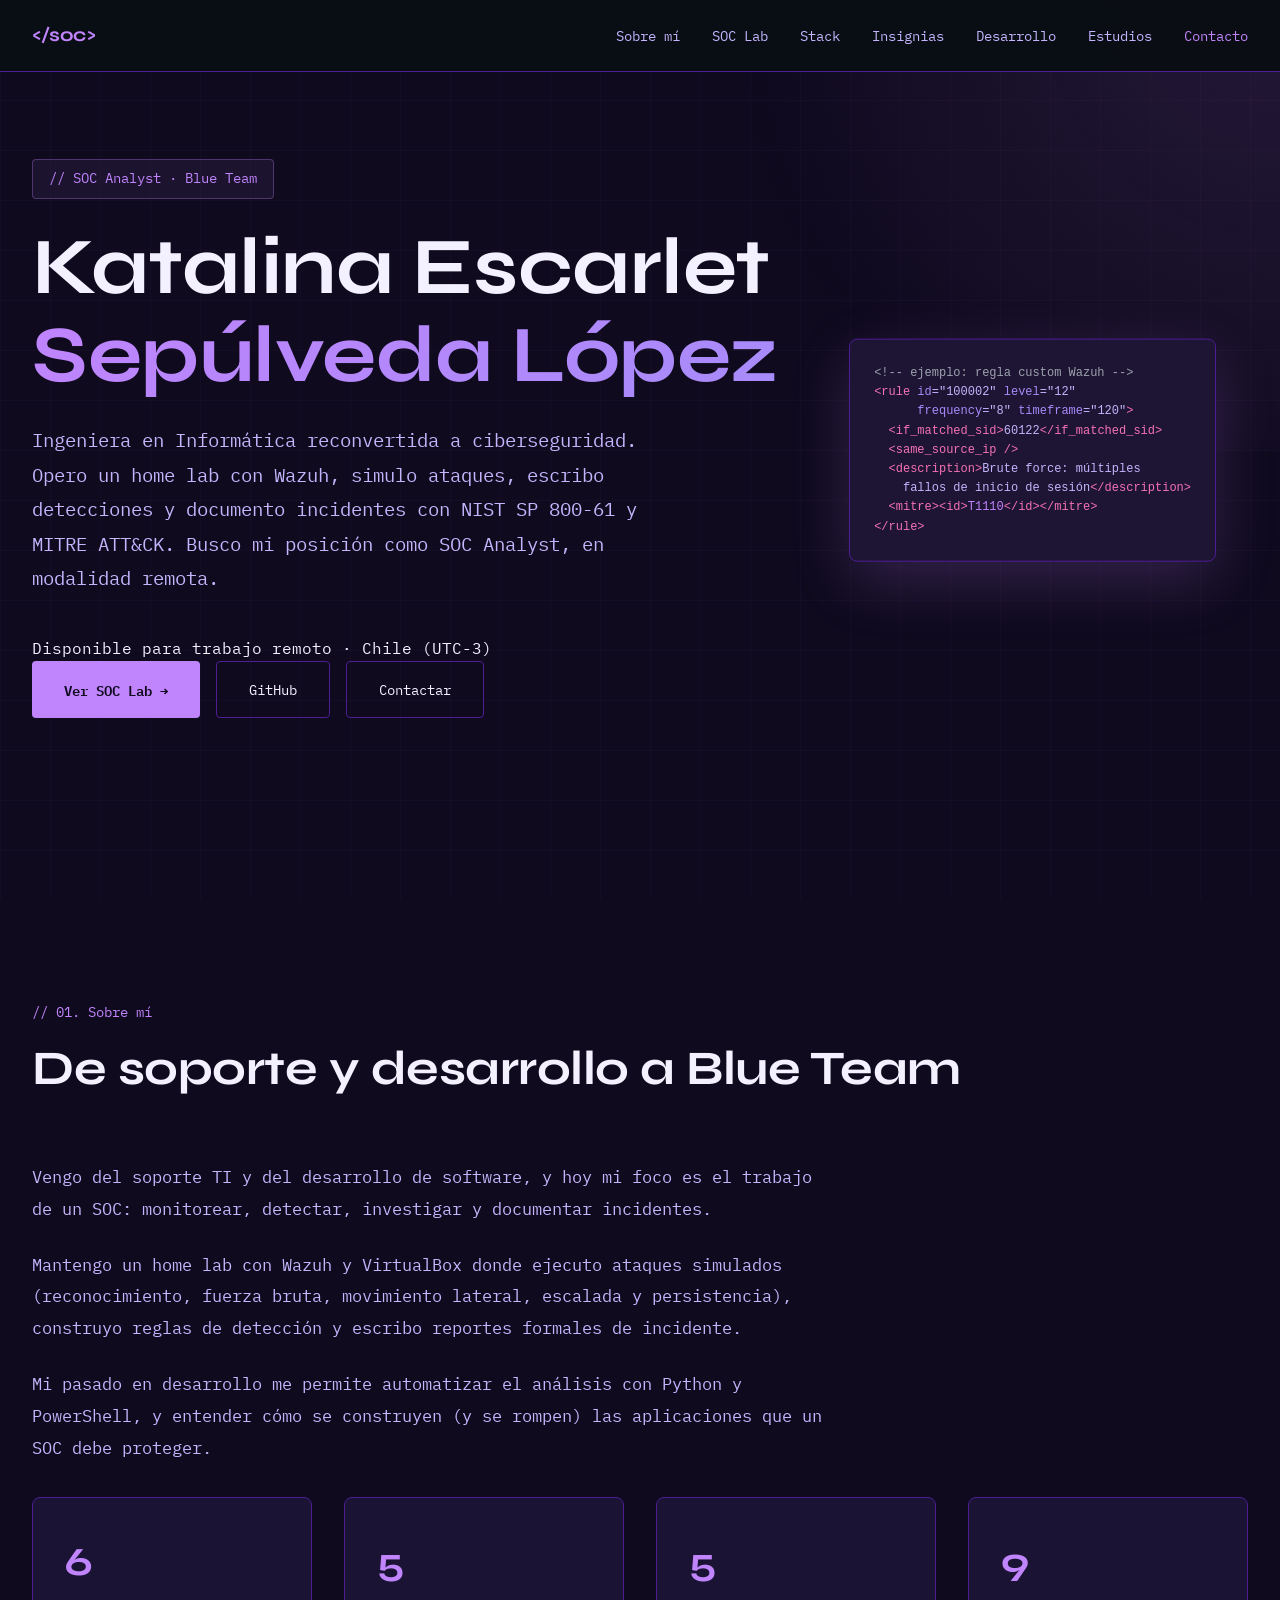
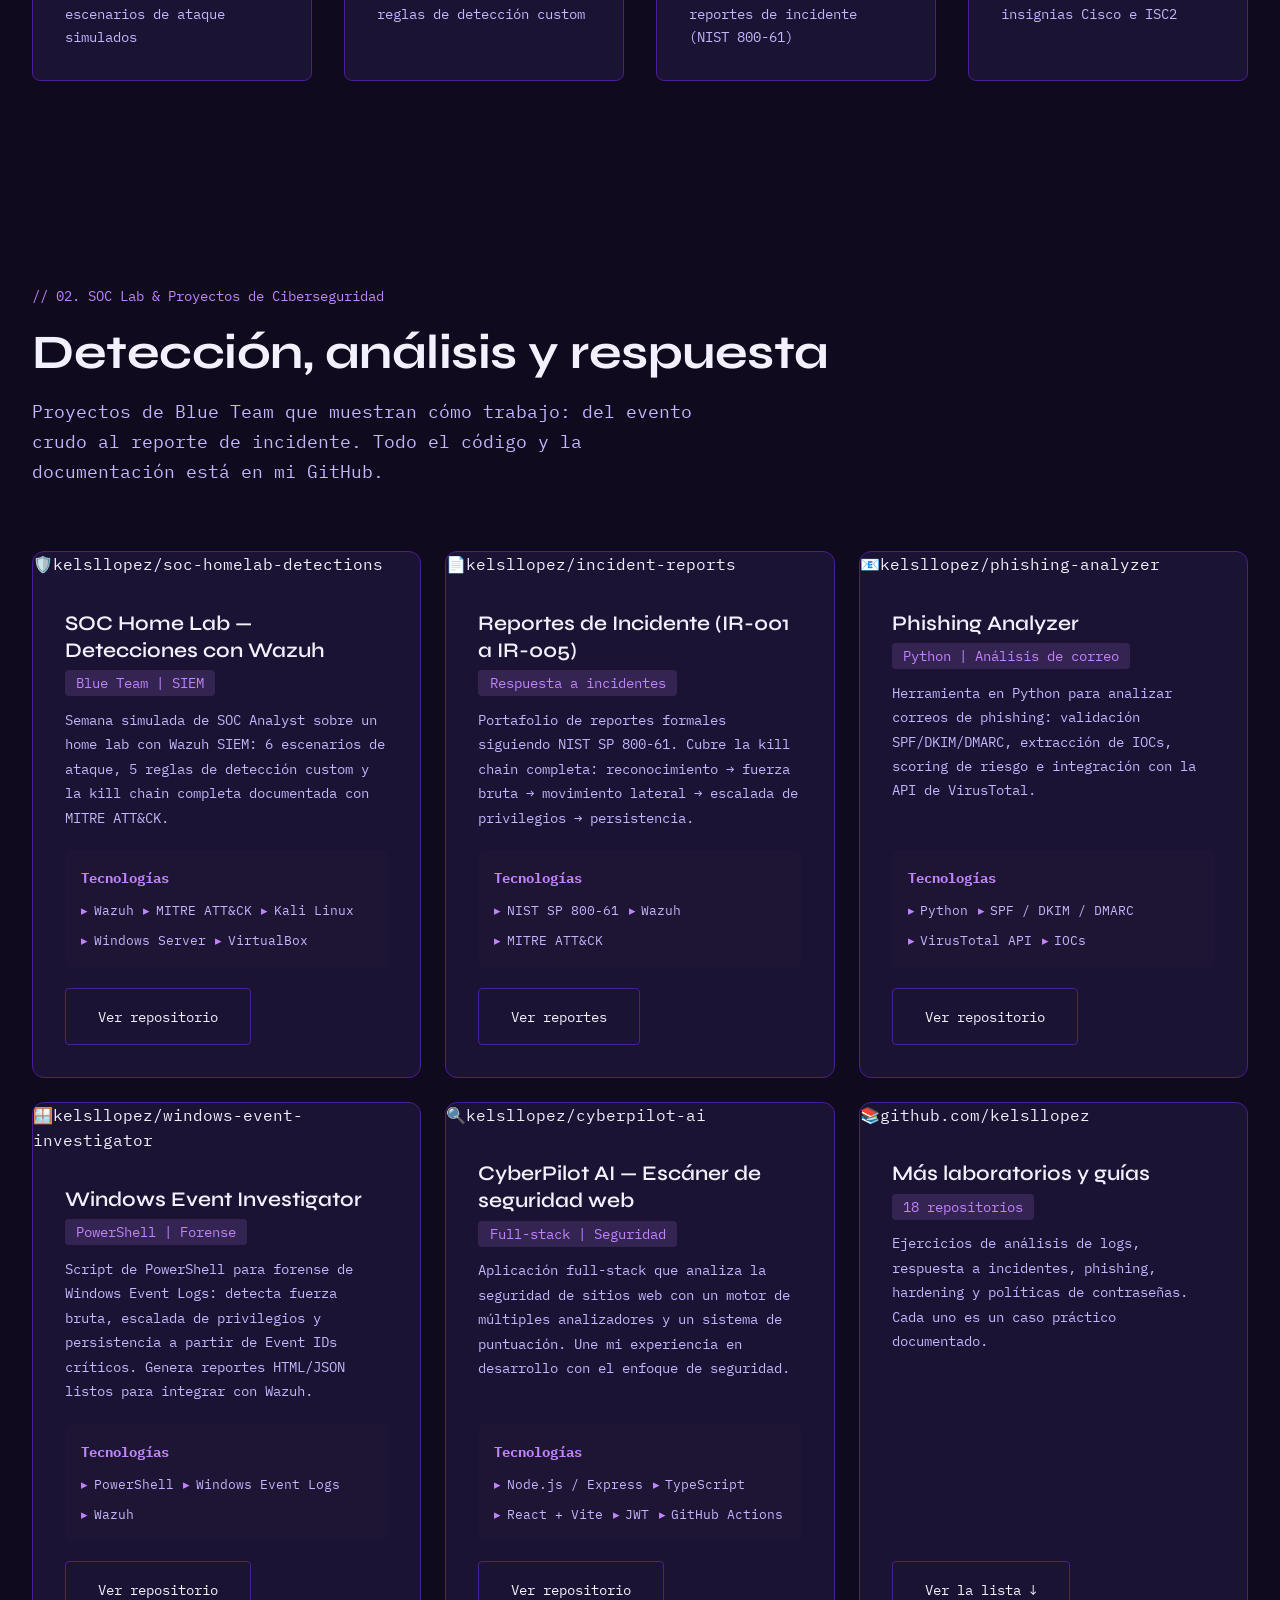
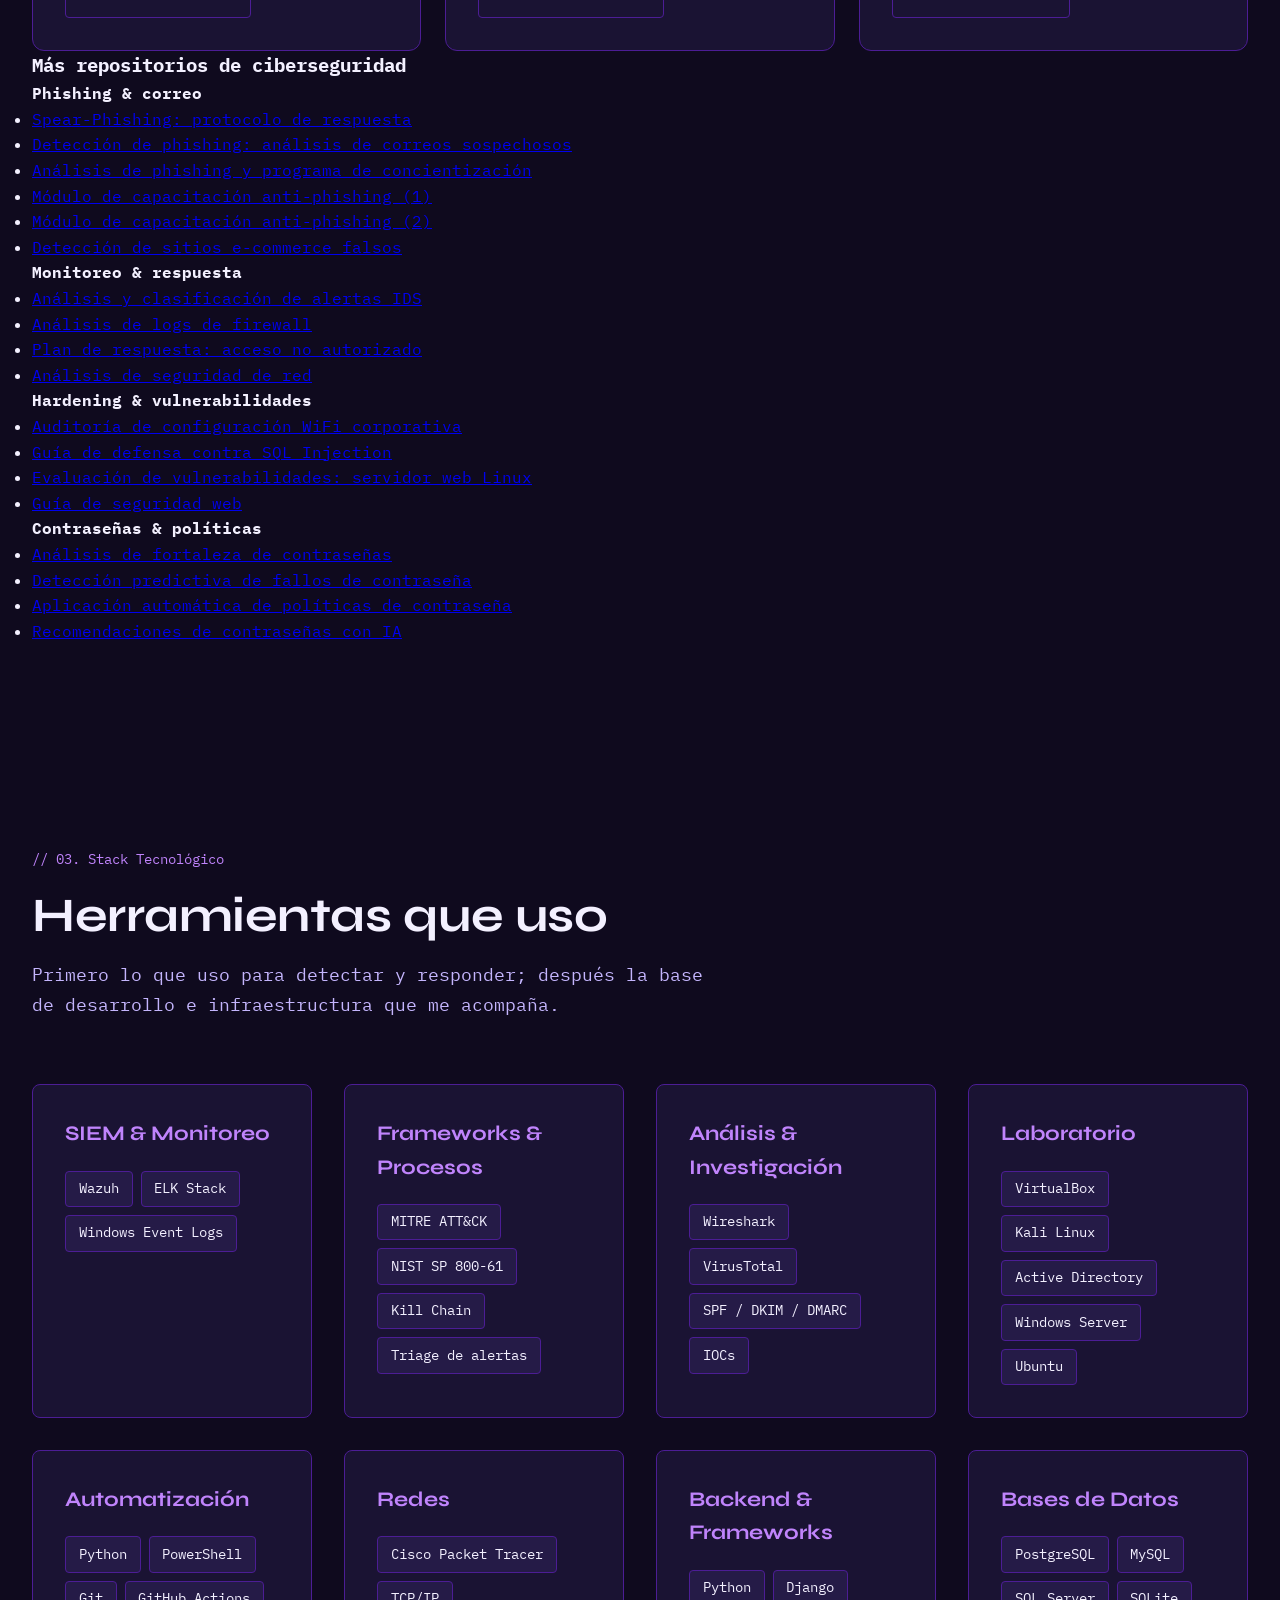
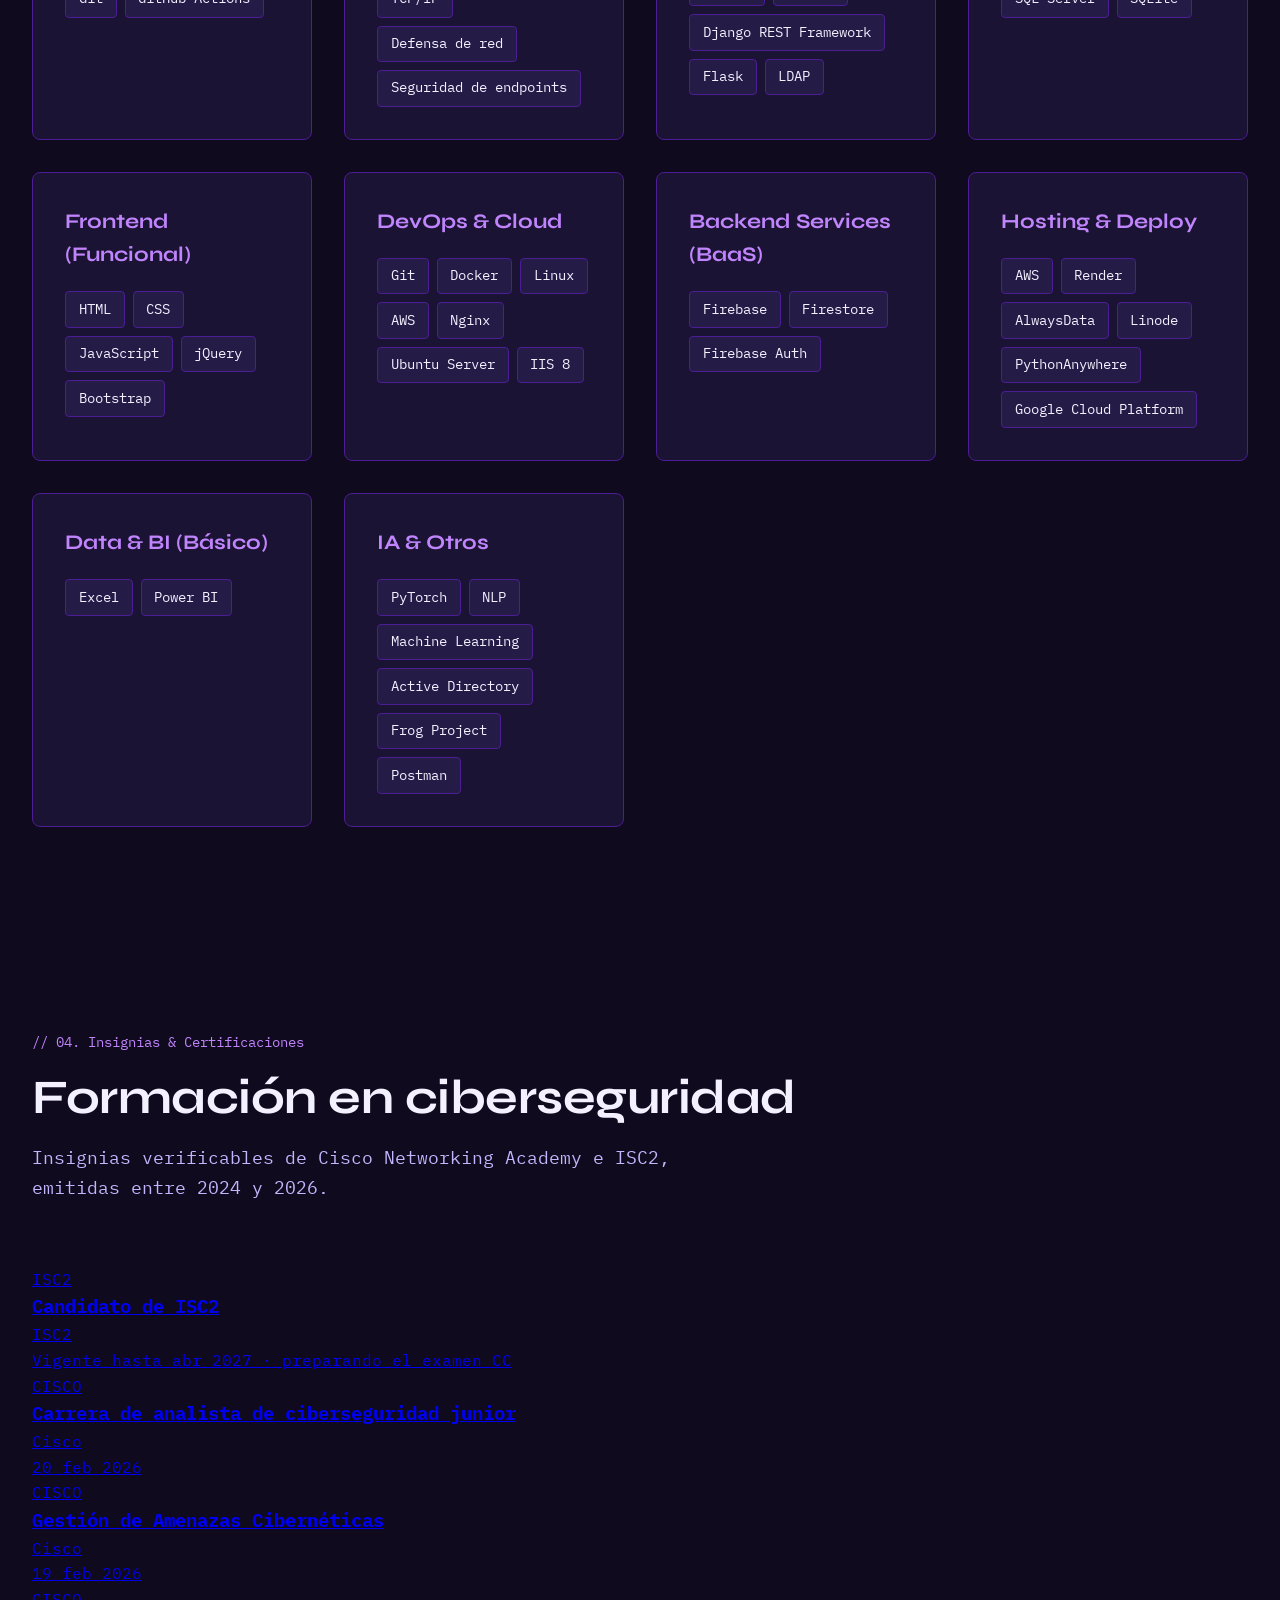
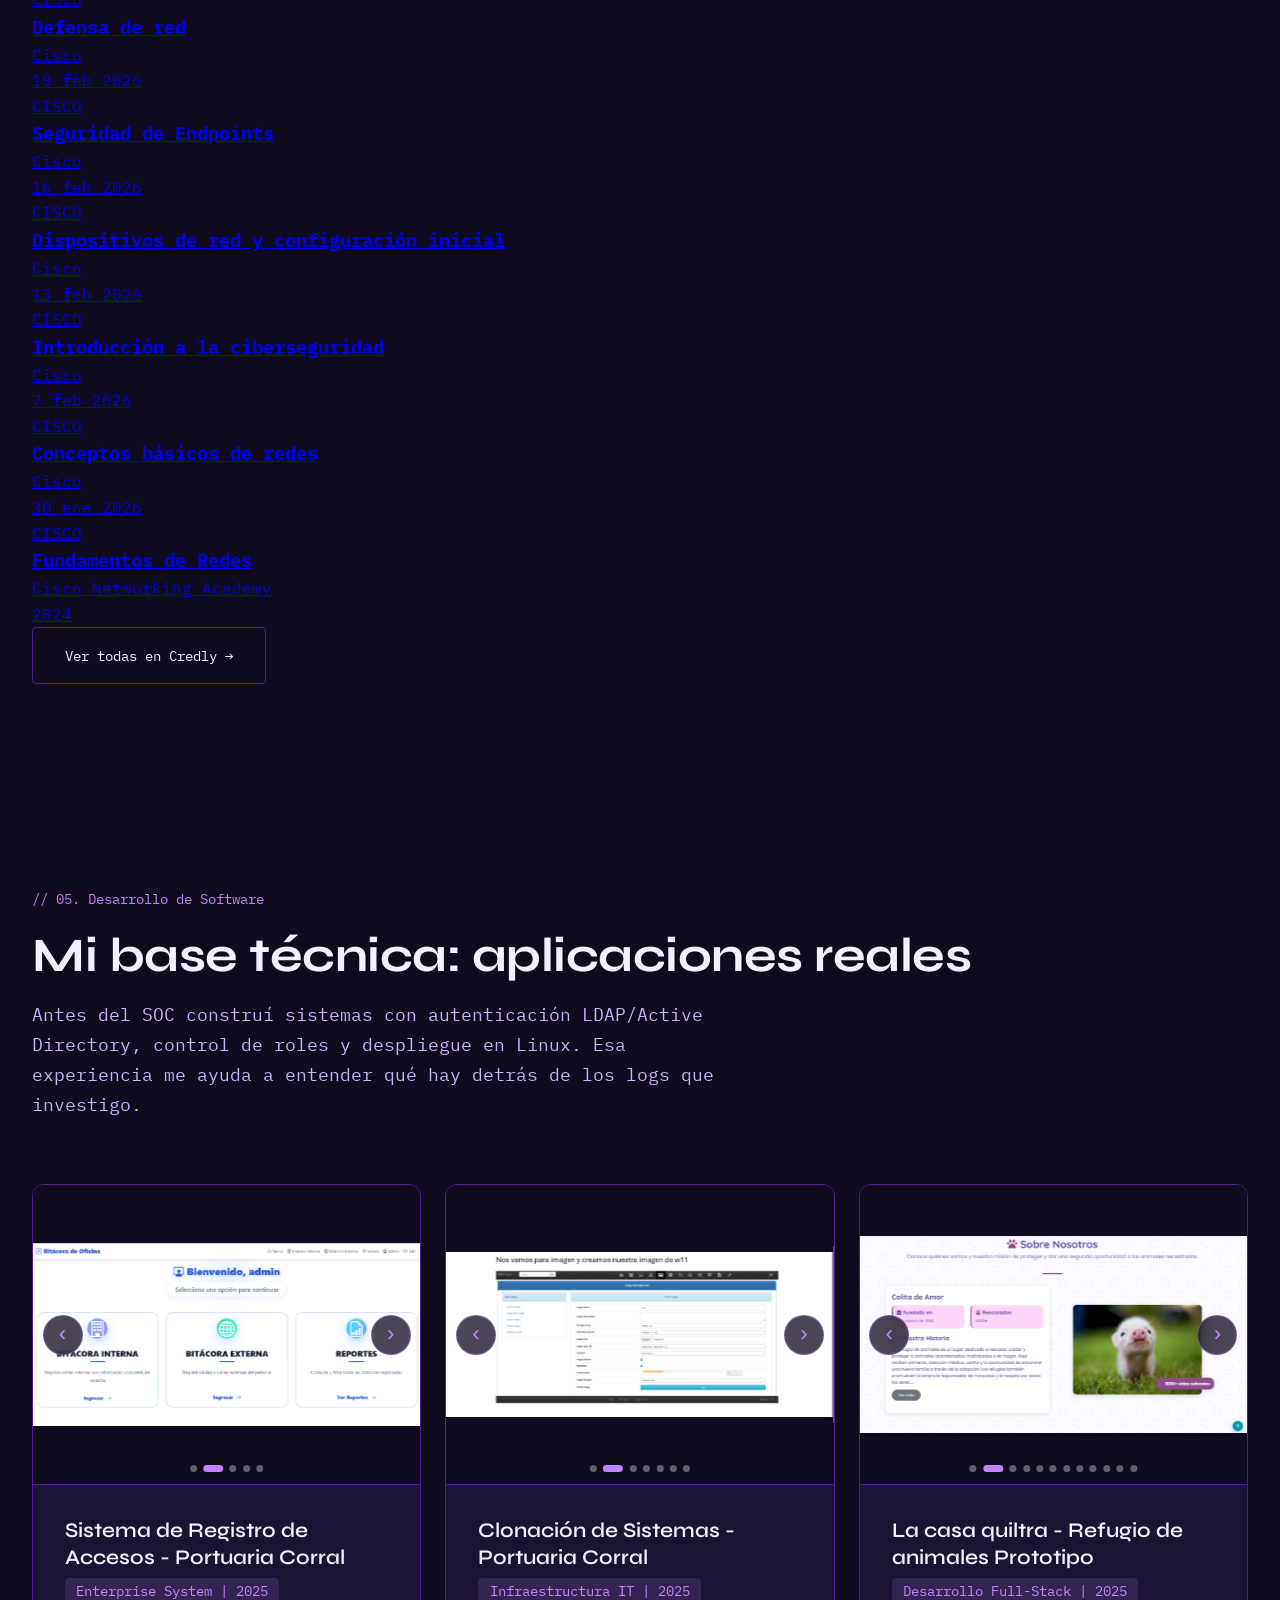
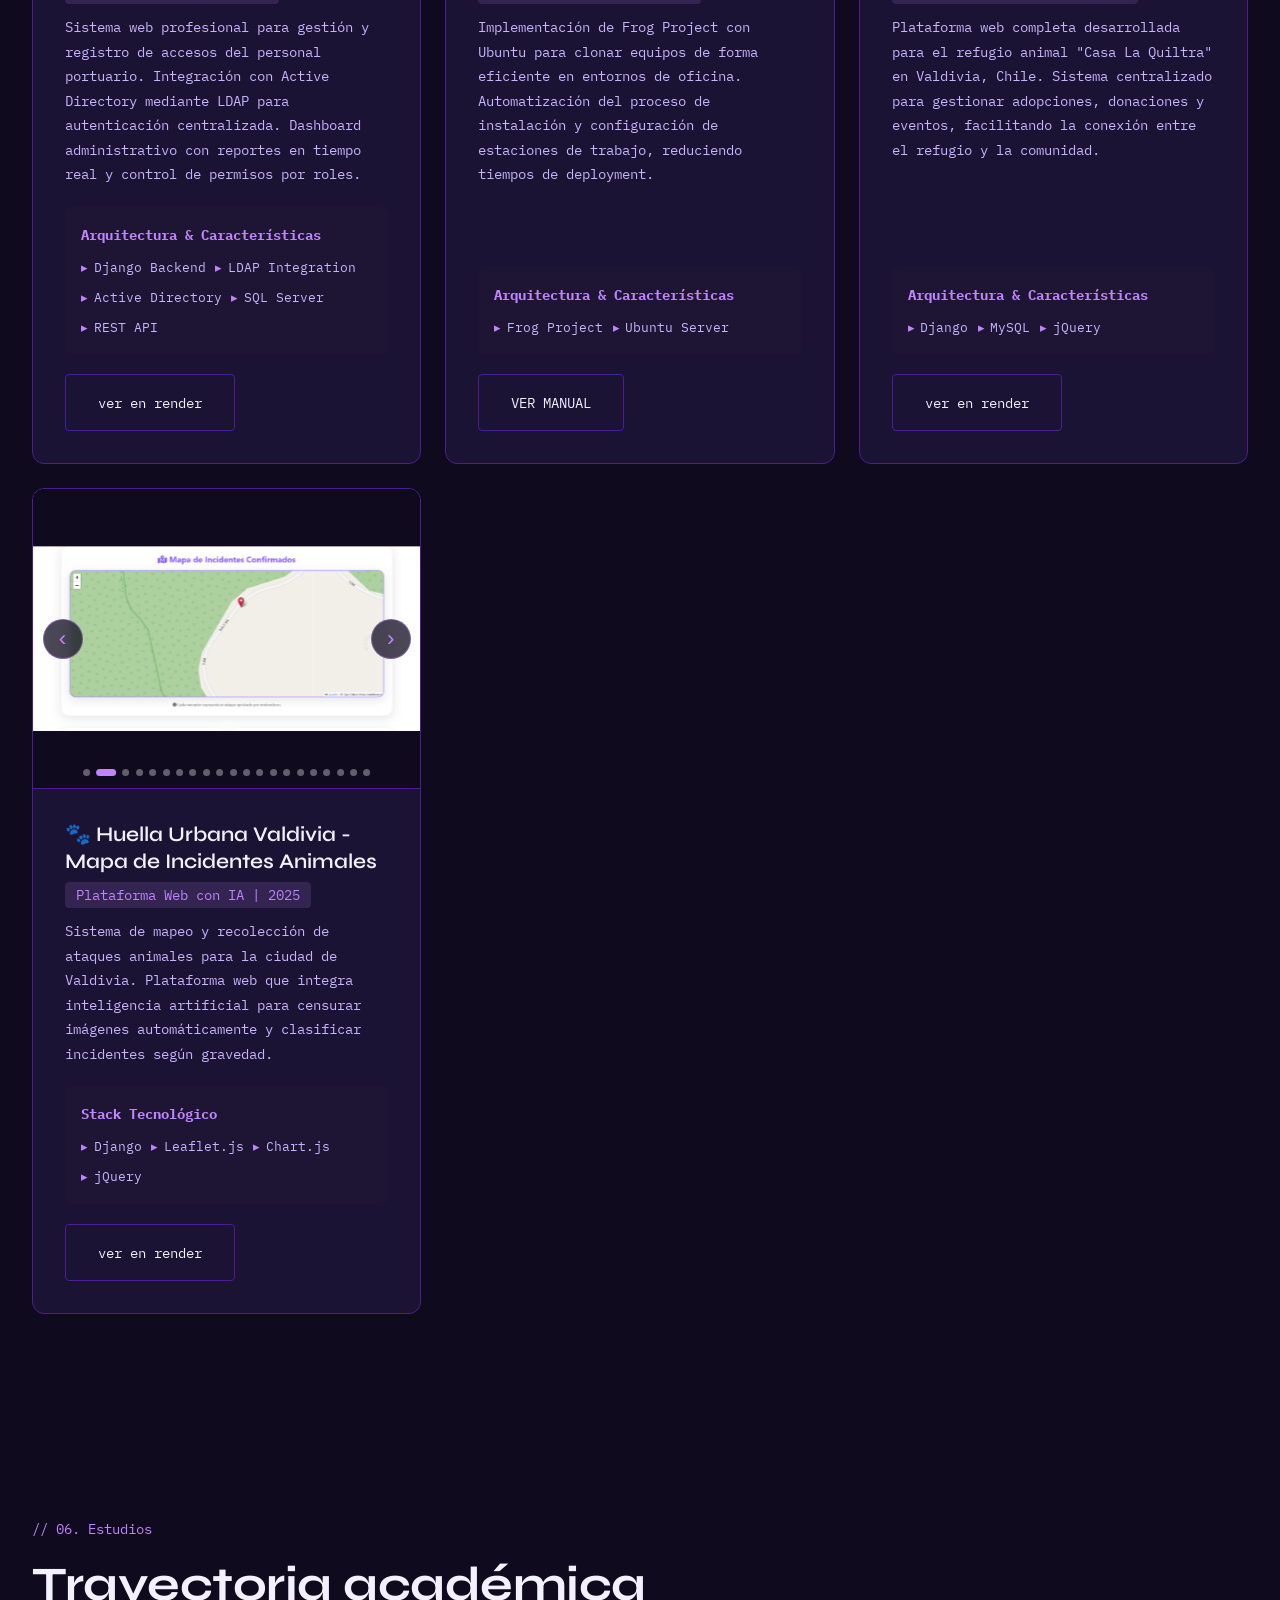
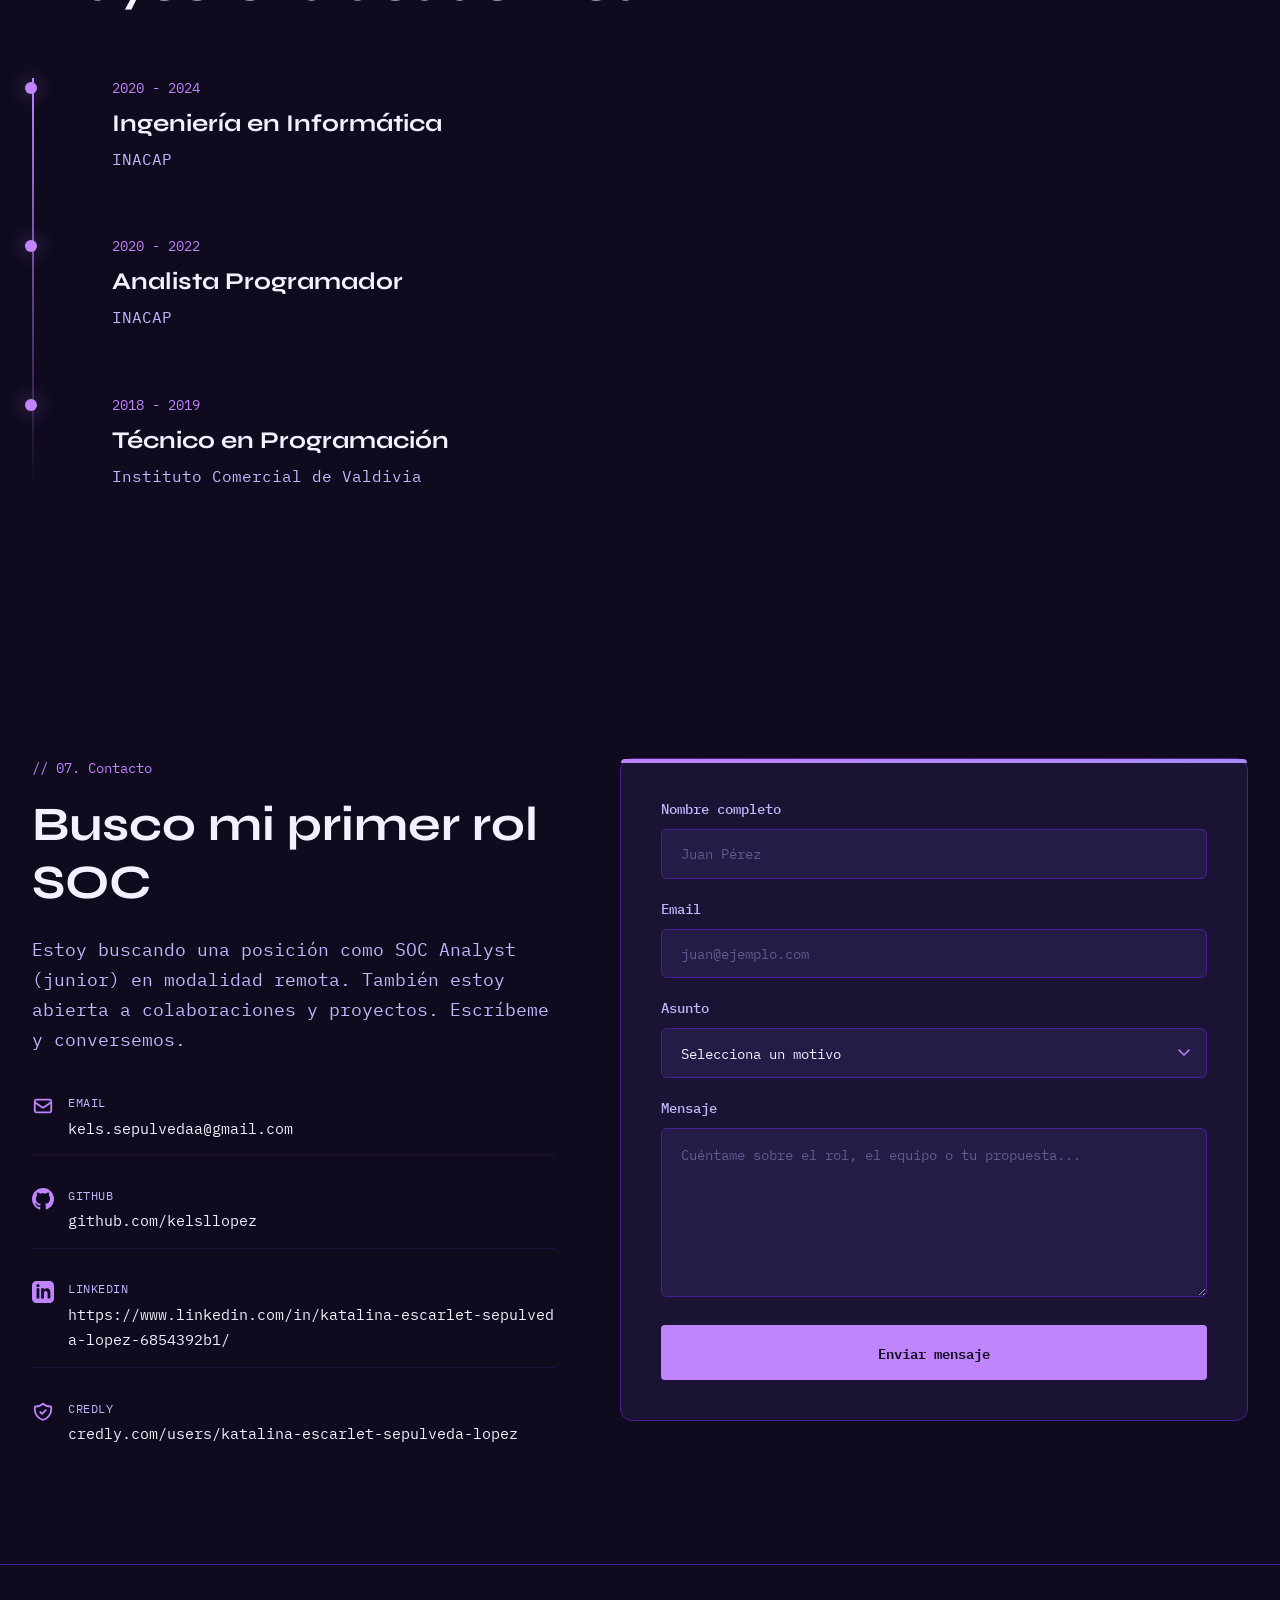
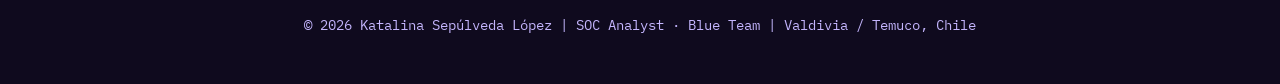
==== commit bac332c6: "wqerqwrwqr sdsafsafa" ====
--- a/index.html
+++ b/index.html
@@ -3,22 +3,21 @@
 <head>
     <meta charset="UTF-8">
     <meta name="viewport" content="width=device-width, initial-scale=1.0">
-    <title>Katalina Sepúlveda | Ingeniera en Informática</title>
-    <meta name="description" content="Portafolio profesional de Katalina Sepúlveda, Ingeniera en Informática. Desarrollo web, aplicaciones, IA y soluciones personalizadas.">
-    <meta name="keywords" content="Katalina Sepúlveda, Ingeniera Informática, desarrolladora web, Django, Python, Valdivia, Chile, portafolio">
-    <meta property="og:title" content="Katalina Sepúlveda | Ingeniera en Informática">
-    <meta property="og:description" content="Desarrollo web, apps e inteligencia artificial. Portafolio profesional de Katalina Sepúlveda.">
+    <title>Katalina Sepúlveda | SOC Analyst · Blue Team</title>
+    <meta name="description" content="Portafolio de Katalina Sepúlveda, SOC Analyst junior (Blue Team). Home lab con Wazuh, reportes de incidente NIST, detecciones MITRE ATT&CK, insignias Cisco e ISC2. Disponible para trabajo remoto.">
+    <meta name="keywords" content="Katalina Sepúlveda, SOC Analyst, Blue Team, Wazuh, SIEM, MITRE ATT&CK, NIST 800-61, ciberseguridad, Chile, remoto, portafolio">
+    <meta property="og:title" content="Katalina Sepúlveda | SOC Analyst · Blue Team">
+    <meta property="og:description" content="Home lab Wazuh, detecciones MITRE ATT&CK y reportes de incidente NIST. Busco mi posición como SOC Analyst remoto.">
     <link rel="preconnect" href="https://fonts.googleapis.com">
     <link rel="preconnect" href="https://fonts.gstatic.com" crossorigin>
     <link href="https://fonts.googleapis.com/css2?family=IBM+Plex+Mono:wght@400;500;600&family=Syne:wght@400;600;700&display=swap" rel="stylesheet">
     <link rel="stylesheet" href="css/styles.css">
-
 </head>
 <body>
     <!-- Header  -->
     <header>
         <nav>
-            <a href="#" class="logo">&lt;/dev&gt;</a>
+            <a href="#" class="logo">&lt;/soc&gt;</a>
             <button class="mobile-menu-toggle" aria-label="Toggle menu">
                 <span></span>
                 <span></span>
@@ -26,9 +25,11 @@
             </button>
             <ul class="nav-links">
                 <li><a href="#about">Sobre mí</a></li>
+                <li><a href="#soc">SOC Lab</a></li>
                 <li><a href="#stack">Stack</a></li>
-                <li><a href="#projects">Proyectos</a></li>
-                <li><a href="#certifications">Certificaciones</a></li>
+                
+                <li><a href="#certifications">Insignias</a></li>
+                <li><a href="#projects">Desarrollo</a></li>
                 <li><a href="#experience">Estudios</a></li>
                 <li><a href="#contact">Contacto</a></li>
             </ul>
@@ -39,34 +40,33 @@
     <section class="hero">
         <div class="container">
             <div class="hero-content">
-                <span class="hero-tag">// Backend Developer</span>
+                <span class="hero-tag">// SOC Analyst · Blue Team</span>
                 <h1>Katalina Escarlet <span class="highlight">Sepúlveda López</span></h1>
                 <p class="hero-subtitle">
-                    Ingeniera en Informática especializada en desarrollo Backend con Python, Django y SQL. 
-                    Diseño sistemas robustos, APIs eficientes y soluciones que optimizan procesos reales.
+                    Ingeniera en Informática reconvertida a ciberseguridad. Opero un home lab con Wazuh,
+                    simulo ataques, escribo detecciones y documento incidentes con NIST SP 800-61 y MITRE ATT&amp;CK.
+                    Busco mi posición como SOC Analyst, en modalidad remota.
                 </p>
+                <div class="hero-status">
+                    <span class="status-dot"></span> Disponible para trabajo remoto · Chile (UTC-3)
+                </div>
                 <div class="hero-cta">
-                    <a href="#projects" class="btn btn-primary">Ver proyectos →</a>
+                    <a href="#soc" class="btn btn-primary">Ver SOC Lab →</a>
+                    <a href="https://github.com/kelsllopez" target="_blank" rel="noopener" class="btn btn-secondary">GitHub</a>
                     <a href="#contact" class="btn btn-secondary">Contactar</a>
                 </div>
             </div>
 
             <div class="code-snippet">
-                <pre><span class="comment"># Django REST Framework</span>
-                <span class="keyword">class</span> <span class="class">UserViewSet</span>(viewsets.ModelViewSet):
-    <span class="decorator">@action</span>(detail=<span class="keyword">False</span>, methods=[<span class="string">'post'</span>])
-    <span class="keyword">def</span> <span class="class">authenticate</span>(self, request):
-        serializer = <span class="class">AuthSerializer</span>(
-            data=request.data
-        )
-        <span class="keyword">if</span> serializer.is_valid():
-            <span class="keyword">return</span> <span class="class">Response</span>({
-                <span class="string">'token'</span>: generate_token()
-            })
-        <span class="keyword">return</span> <span class="class">Response</span>(
-            serializer.errors,
-            status=<span class="string">400</span>
-        )</pre>
+                <pre><span class="comment">&lt;!-- ejemplo: regla custom Wazuh --&gt;</span>
+<span class="keyword">&lt;rule</span> <span class="class">id</span>=<span class="string">"100002"</span> <span class="class">level</span>=<span class="string">"12"</span>
+      <span class="class">frequency</span>=<span class="string">"8"</span> <span class="class">timeframe</span>=<span class="string">"120"</span><span class="keyword">&gt;</span>
+  <span class="keyword">&lt;if_matched_sid&gt;</span><span class="string">60122</span><span class="keyword">&lt;/if_matched_sid&gt;</span>
+  <span class="keyword">&lt;same_source_ip /&gt;</span>
+  <span class="keyword">&lt;description&gt;</span>Brute force: múltiples
+    fallos de inicio de sesión<span class="keyword">&lt;/description&gt;</span>
+  <span class="keyword">&lt;mitre&gt;&lt;id&gt;</span><span class="decorator">T1110</span><span class="keyword">&lt;/id&gt;&lt;/mitre&gt;</span>
+<span class="keyword">&lt;/rule&gt;</span></pre>
             </div>
         </div>
     </section>
@@ -76,21 +76,263 @@
         <div class="container">
             <div class="section-header" data-animate>
                 <span class="section-tag">// 01. Sobre mí</span>
-                <h2 class="section-title">Backend Developer enfocada en soluciones</h2>
+                <h2 class="section-title">De soporte y desarrollo a Blue Team</h2>
             </div>
 
             <div class="about-content">
                 <div class="about-text" data-animate>
                     <p>
-                        Desarrolladora Full Stack con especialización en Backend, experta en Python y Django.
+                        Vengo del soporte TI y del desarrollo de software, y hoy mi foco es el trabajo de un SOC:
+                        monitorear, detectar, investigar y documentar incidentes.
                     </p>
                     <p>
-                        Construyo aplicaciones web end-to-end: desarrollo backend, frontend funcional,
-                        integración de bases de datos y despliegue en producción sobre servidores Linux.
+                        Mantengo un home lab con Wazuh y VirtualBox donde ejecuto ataques simulados (reconocimiento,
+                        fuerza bruta, movimiento lateral, escalada y persistencia), construyo reglas de detección
+                        y escribo reportes formales de incidente.
                     </p>
                     <p>
-                        Trabajo en proyectos reales, cuidando la estabilidad, seguridad y mantenibilidad del sistema.
+                        Mi pasado en desarrollo me permite automatizar el análisis con Python y PowerShell,
+                        y entender cómo se construyen (y se rompen) las aplicaciones que un SOC debe proteger.
                     </p>
+                </div>
+            </div>
+
+            <div class="about-stats">
+                <div class="stat-card" data-animate>
+                    <div class="stat-number">6</div>
+                    <div class="stat-label">escenarios de ataque simulados</div>
+                </div>
+                <div class="stat-card" data-animate>
+                    <div class="stat-number">5</div>
+                    <div class="stat-label">reglas de detección custom</div>
+                </div>
+                <div class="stat-card" data-animate>
+                    <div class="stat-number">5</div>
+                    <div class="stat-label">reportes de incidente (NIST 800-61)</div>
+                </div>
+                <div class="stat-card" data-animate>
+                    <div class="stat-number">9</div>
+                    <div class="stat-label">insignias Cisco e ISC2</div>
+                </div>
+            </div>
+        </div>
+    </section>
+
+    <!-- SOC Lab Section -->
+    <section id="soc">
+        <div class="container">
+            <div class="section-header" data-animate>
+                <span class="section-tag">// 02. SOC Lab &amp; Proyectos de Ciberseguridad</span>
+                <h2 class="section-title">Detección, análisis y respuesta</h2>
+                <p class="section-description">
+                    Proyectos de Blue Team que muestran cómo trabajo: del evento crudo al reporte de incidente.
+                    Todo el código y la documentación está en mi GitHub.
+                </p>
+            </div>
+
+            <div class="projects-grid soc-grid">
+                <article class="project-card soc-card" data-animate>
+                    <div class="soc-banner"><span class="soc-icon">🛡️</span><span class="soc-repo">kelsllopez/soc-homelab-detections</span></div>
+                    <div class="project-content">
+                        <div class="project-header">
+                            <div>
+                                <h3 class="project-title">SOC Home Lab — Detecciones con Wazuh</h3>
+                                <span class="project-type">Blue Team | SIEM</span>
+                            </div>
+                        </div>
+                        <p class="project-description">
+                            Semana simulada de SOC Analyst sobre un home lab con Wazuh SIEM: 6 escenarios de ataque,
+                            5 reglas de detección custom y la kill chain completa documentada con MITRE ATT&amp;CK.
+                        </p>
+                        <div class="project-architecture">
+                            <h4>Tecnologías</h4>
+                            <div class="architecture-list">
+                                <span class="architecture-item">Wazuh</span>
+                                <span class="architecture-item">MITRE ATT&amp;CK</span>
+                                <span class="architecture-item">Kali Linux</span>
+                                <span class="architecture-item">Windows Server</span>
+                                <span class="architecture-item">VirtualBox</span>
+                            </div>
+                        </div>
+                        <div class="project-links">
+                            <a href="https://github.com/kelsllopez/soc-homelab-detections" target="_blank" rel="noopener" class="btn btn-secondary">Ver repositorio</a>
+                        </div>
+                    </div>
+                </article>
+
+                <article class="project-card soc-card" data-animate>
+                    <div class="soc-banner"><span class="soc-icon">📄</span><span class="soc-repo">kelsllopez/incident-reports</span></div>
+                    <div class="project-content">
+                        <div class="project-header">
+                            <div>
+                                <h3 class="project-title">Reportes de Incidente (IR-001 a IR-005)</h3>
+                                <span class="project-type">Respuesta a incidentes</span>
+                            </div>
+                        </div>
+                        <p class="project-description">
+                            Portafolio de reportes formales siguiendo NIST SP 800-61. Cubre la kill chain completa:
+                            reconocimiento → fuerza bruta → movimiento lateral → escalada de privilegios → persistencia.
+                        </p>
+                        <div class="project-architecture">
+                            <h4>Tecnologías</h4>
+                            <div class="architecture-list">
+                                <span class="architecture-item">NIST SP 800-61</span>
+                                <span class="architecture-item">Wazuh</span>
+                                <span class="architecture-item">MITRE ATT&amp;CK</span>
+                            </div>
+                        </div>
+                        <div class="project-links">
+                            <a href="https://github.com/kelsllopez/incident-reports" target="_blank" rel="noopener" class="btn btn-secondary">Ver reportes</a>
+                        </div>
+                    </div>
+                </article>
+
+                <article class="project-card soc-card" data-animate>
+                    <div class="soc-banner"><span class="soc-icon">📧</span><span class="soc-repo">kelsllopez/phishing-analyzer</span></div>
+                    <div class="project-content">
+                        <div class="project-header">
+                            <div>
+                                <h3 class="project-title">Phishing Analyzer</h3>
+                                <span class="project-type">Python | Análisis de correo</span>
+                            </div>
+                        </div>
+                        <p class="project-description">
+                            Herramienta en Python para analizar correos de phishing: validación SPF/DKIM/DMARC,
+                            extracción de IOCs, scoring de riesgo e integración con la API de VirusTotal.
+                        </p>
+                        <div class="project-architecture">
+                            <h4>Tecnologías</h4>
+                            <div class="architecture-list">
+                                <span class="architecture-item">Python</span>
+                                <span class="architecture-item">SPF / DKIM / DMARC</span>
+                                <span class="architecture-item">VirusTotal API</span>
+                                <span class="architecture-item">IOCs</span>
+                            </div>
+                        </div>
+                        <div class="project-links">
+                            <a href="https://github.com/kelsllopez/phishing-analyzer" target="_blank" rel="noopener" class="btn btn-secondary">Ver repositorio</a>
+                        </div>
+                    </div>
+                </article>
+
+                <article class="project-card soc-card" data-animate>
+                    <div class="soc-banner"><span class="soc-icon">🪟</span><span class="soc-repo">kelsllopez/windows-event-investigator</span></div>
+                    <div class="project-content">
+                        <div class="project-header">
+                            <div>
+                                <h3 class="project-title">Windows Event Investigator</h3>
+                                <span class="project-type">PowerShell | Forense</span>
+                            </div>
+                        </div>
+                        <p class="project-description">
+                            Script de PowerShell para forense de Windows Event Logs: detecta fuerza bruta,
+                            escalada de privilegios y persistencia a partir de Event IDs críticos.
+                            Genera reportes HTML/JSON listos para integrar con Wazuh.
+                        </p>
+                        <div class="project-architecture">
+                            <h4>Tecnologías</h4>
+                            <div class="architecture-list">
+                                <span class="architecture-item">PowerShell</span>
+                                <span class="architecture-item">Windows Event Logs</span>
+                                <span class="architecture-item">Wazuh</span>
+                            </div>
+                        </div>
+                        <div class="project-links">
+                            <a href="https://github.com/kelsllopez/windows-event-investigator" target="_blank" rel="noopener" class="btn btn-secondary">Ver repositorio</a>
+                        </div>
+                    </div>
+                </article>
+
+                <article class="project-card soc-card" data-animate>
+                    <div class="soc-banner"><span class="soc-icon">🔍</span><span class="soc-repo">kelsllopez/cyberpilot-ai</span></div>
+                    <div class="project-content">
+                        <div class="project-header">
+                            <div>
+                                <h3 class="project-title">CyberPilot AI — Escáner de seguridad web</h3>
+                                <span class="project-type">Full-stack | Seguridad</span>
+                            </div>
+                        </div>
+                        <p class="project-description">
+                            Aplicación full-stack que analiza la seguridad de sitios web con un motor de múltiples
+                            analizadores y un sistema de puntuación. Une mi experiencia en desarrollo con el enfoque de seguridad.
+                        </p>
+                        <div class="project-architecture">
+                            <h4>Tecnologías</h4>
+                            <div class="architecture-list">
+                                <span class="architecture-item">Node.js / Express</span>
+                                <span class="architecture-item">TypeScript</span>
+                                <span class="architecture-item">React + Vite</span>
+                                <span class="architecture-item">JWT</span>
+                                <span class="architecture-item">GitHub Actions</span>
+                            </div>
+                        </div>
+                        <div class="project-links">
+                            <a href="https://github.com/kelsllopez/cyberpilot-ai" target="_blank" rel="noopener" class="btn btn-secondary">Ver repositorio</a>
+                        </div>
+                    </div>
+                </article>
+
+                <article class="project-card soc-card soc-card-more" data-animate>
+                    <div class="soc-banner"><span class="soc-icon">📚</span><span class="soc-repo">github.com/kelsllopez</span></div>
+                    <div class="project-content">
+                        <div class="project-header">
+                            <div>
+                                <h3 class="project-title">Más laboratorios y guías</h3>
+                                <span class="project-type">18 repositorios</span>
+                            </div>
+                        </div>
+                        <p class="project-description">
+                            Ejercicios de análisis de logs, respuesta a incidentes, phishing, hardening y políticas
+                            de contraseñas. Cada uno es un caso práctico documentado.
+                        </p>
+                        <div class="project-links">
+                            <a href="#more-labs" class="btn btn-secondary">Ver la lista ↓</a>
+                        </div>
+                    </div>
+                </article>
+            </div>
+
+            <div class="repo-groups" id="more-labs">
+                <h3 class="repo-groups-title" data-animate>Más repositorios de ciberseguridad</h3>
+                <div class="repo-groups-grid">
+                    <div class="repo-group" data-animate>
+                        <h4>Phishing &amp; correo</h4>
+                        <ul>
+                            <li><a href="https://github.com/kelsllopez/Spear-Phishing-Incident-Response-Protocol" target="_blank" rel="noopener">Spear-Phishing: protocolo de respuesta</a></li>
+                            <li><a href="https://github.com/kelsllopez/Email-Phishing-Detection-Analysis-of-Suspicious-Emails." target="_blank" rel="noopener">Detección de phishing: análisis de correos sospechosos</a></li>
+                            <li><a href="https://github.com/kelsllopez/Phishing-Email-Analysis-Phishing-Attempt-Detection-and-Awareness-Program" target="_blank" rel="noopener">Análisis de phishing y programa de concientización</a></li>
+                            <li><a href="https://github.com/kelsllopez/Phishing-Awareness-Training-Module" target="_blank" rel="noopener">Módulo de capacitación anti-phishing (1)</a></li>
+                            <li><a href="https://github.com/kelsllopez/Phishing-Awareness-Training-Module-2" target="_blank" rel="noopener">Módulo de capacitación anti-phishing (2)</a></li>
+                            <li><a href="https://github.com/kelsllopez/Fake-E-commerce-Website-Detection." target="_blank" rel="noopener">Detección de sitios e-commerce falsos</a></li>
+                        </ul>
+                    </div>
+                    <div class="repo-group" data-animate>
+                        <h4>Monitoreo &amp; respuesta</h4>
+                        <ul>
+                            <li><a href="https://github.com/kelsllopez/IDS-Alert-Analysis-Classification-and-Response-to-Security-Alerts" target="_blank" rel="noopener">Análisis y clasificación de alertas IDS</a></li>
+                            <li><a href="https://github.com/kelsllopez/Firewall-Log-Analysis-Threat-Detection-in-an-Enterprise-Network" target="_blank" rel="noopener">Análisis de logs de firewall</a></li>
+                            <li><a href="https://github.com/kelsllopez/Incident-Response-Plan-Unauthorized-Access-to-Corporate-Network" target="_blank" rel="noopener">Plan de respuesta: acceso no autorizado</a></li>
+                            <li><a href="https://github.com/kelsllopez/Network-Security-Analysis-Prompt." target="_blank" rel="noopener">Análisis de seguridad de red</a></li>
+                        </ul>
+                    </div>
+                    <div class="repo-group" data-animate>
+                        <h4>Hardening &amp; vulnerabilidades</h4>
+                        <ul>
+                            <li><a href="https://github.com/kelsllopez/Security-Configuration-Audit-Corporate-WiFi-Network" target="_blank" rel="noopener">Auditoría de configuración WiFi corporativa</a></li>
+                            <li><a href="https://github.com/kelsllopez/Defense-Guide-SQL-Injection-in-E-commerce-Platforms" target="_blank" rel="noopener">Guía de defensa contra SQL Injection</a></li>
+                            <li><a href="https://github.com/kelsllopez/linux-web-server-vulnerability-assessment" target="_blank" rel="noopener">Evaluación de vulnerabilidades: servidor web Linux</a></li>
+                            <li><a href="https://github.com/kelsllopez/web-security-guide" target="_blank" rel="noopener">Guía de seguridad web</a></li>
+                        </ul>
+                    </div>
+                    <div class="repo-group" data-animate>
+                        <h4>Contraseñas &amp; políticas</h4>
+                        <ul>
+                            <li><a href="https://github.com/kelsllopez/password-strength-analysis" target="_blank" rel="noopener">Análisis de fortaleza de contraseñas</a></li>
+                            <li><a href="https://github.com/kelsllopez/predictive-password-failure-detection" target="_blank" rel="noopener">Detección predictiva de fallos de contraseña</a></li>
+                            <li><a href="https://github.com/kelsllopez/automated-application-of-password-policies" target="_blank" rel="noopener">Aplicación automática de políticas de contraseña</a></li>
+                            <li><a href="https://github.com/kelsllopez/-AI-generated-password-recommendations" target="_blank" rel="noopener">Recomendaciones de contraseñas con IA</a></li>
+                        </ul>
+                    </div>
                 </div>
             </div>
         </div>
@@ -100,14 +342,69 @@
     <section id="stack">
         <div class="container">
             <div class="section-header" data-animate>
-                <span class="section-tag">// 02. Stack Tecnológico</span>
-                <h2 class="section-title">Herramientas que domino</h2>
+                <span class="section-tag">// 03. Stack Tecnológico</span>
+                <h2 class="section-title">Herramientas que uso</h2>
                 <p class="section-description">
-                    Tecnologías que utilizo para desarrollar aplicaciones web completas y llevarlas a producción.
+                    Primero lo que uso para detectar y responder; después la base de desarrollo e infraestructura que me acompaña.
                 </p>
             </div>
 
             <div class="stack-grid">
+                <div class="stack-category stack-category-soc" data-animate>
+                    <h3>SIEM &amp; Monitoreo</h3>
+                    <div class="tech-list">
+                        <span class="tech-tag">Wazuh</span>
+                        <span class="tech-tag">ELK Stack</span>
+                        <span class="tech-tag">Windows Event Logs</span>
+                    </div>
+                </div>
+                <div class="stack-category stack-category-soc" data-animate>
+                    <h3>Frameworks &amp; Procesos</h3>
+                    <div class="tech-list">
+                        <span class="tech-tag">MITRE ATT&amp;CK</span>
+                        <span class="tech-tag">NIST SP 800-61</span>
+                        <span class="tech-tag">Kill Chain</span>
+                        <span class="tech-tag">Triage de alertas</span>
+                    </div>
+                </div>
+                <div class="stack-category stack-category-soc" data-animate>
+                    <h3>Análisis &amp; Investigación</h3>
+                    <div class="tech-list">
+                        <span class="tech-tag">Wireshark</span>
+                        <span class="tech-tag">VirusTotal</span>
+                        <span class="tech-tag">SPF / DKIM / DMARC</span>
+                        <span class="tech-tag">IOCs</span>
+                    </div>
+                </div>
+                <div class="stack-category stack-category-soc" data-animate>
+                    <h3>Laboratorio</h3>
+                    <div class="tech-list">
+                        <span class="tech-tag">VirtualBox</span>
+                        <span class="tech-tag">Kali Linux</span>
+                        <span class="tech-tag">Active Directory</span>
+                        <span class="tech-tag">Windows Server</span>
+                        <span class="tech-tag">Ubuntu</span>
+                    </div>
+                </div>
+                <div class="stack-category stack-category-soc" data-animate>
+                    <h3>Automatización</h3>
+                    <div class="tech-list">
+                        <span class="tech-tag">Python</span>
+                        <span class="tech-tag">PowerShell</span>
+                        <span class="tech-tag">Git</span>
+                        <span class="tech-tag">GitHub Actions</span>
+                    </div>
+                </div>
+                <div class="stack-category stack-category-soc" data-animate>
+                    <h3>Redes</h3>
+                    <div class="tech-list">
+                        <span class="tech-tag">Cisco Packet Tracer</span>
+                        <span class="tech-tag">TCP/IP</span>
+                        <span class="tech-tag">Defensa de red</span>
+                        <span class="tech-tag">Seguridad de endpoints</span>
+                    </div>
+                </div>
+
                 <div class="stack-category" data-animate>
                     <h3>Backend & Frameworks</h3>
                     <div class="tech-list">
@@ -176,7 +473,7 @@
                     </div>
                 </div>
                 <div class="stack-category" data-animate>
-                    <h3>Otros</h3>
+                    <h3>IA &amp; Otros</h3>
                     <div class="tech-list">
                         <span class="tech-tag">PyTorch</span>
                         <span class="tech-tag">NLP</span>
@@ -190,12 +487,105 @@
         </div>
     </section>
 
+    <!-- Certifications Section -->
+    <section id="certifications">
+        <div class="container">
+            <div class="section-header" data-animate>
+                <span class="section-tag">// 04. Insignias &amp; Certificaciones</span>
+                <h2 class="section-title">Formación en ciberseguridad</h2>
+                <p class="section-description">
+                    Insignias verificables de Cisco Networking Academy e ISC2, emitidas entre 2024 y 2026.
+                </p>
+            </div>
+
+            <div class="badges-grid">
+                <a class="badge-card badge-featured" href="https://www.credly.com/users/katalina-escarlet-sepulveda-lopez/badges" target="_blank" rel="noopener" data-animate>
+                    <div class="badge-icon isc2">ISC2</div>
+                    <div class="badge-body">
+                        <h3 class="badge-title">Candidato de ISC2</h3>
+                        <p class="badge-issuer">ISC2</p>
+                        <p class="badge-date">Vigente hasta abr 2027 · preparando el examen CC</p>
+                    </div>
+                </a>
+                <a class="badge-card" href="https://www.credly.com/users/katalina-escarlet-sepulveda-lopez/badges" target="_blank" rel="noopener" data-animate>
+                    <div class="badge-icon cisco">CISCO</div>
+                    <div class="badge-body">
+                        <h3 class="badge-title">Carrera de analista de ciberseguridad junior</h3>
+                        <p class="badge-issuer">Cisco</p>
+                        <p class="badge-date">20 feb 2026</p>
+                    </div>
+                </a>
+                <a class="badge-card" href="https://www.credly.com/users/katalina-escarlet-sepulveda-lopez/badges" target="_blank" rel="noopener" data-animate>
+                    <div class="badge-icon cisco">CISCO</div>
+                    <div class="badge-body">
+                        <h3 class="badge-title">Gestión de Amenazas Cibernéticas</h3>
+                        <p class="badge-issuer">Cisco</p>
+                        <p class="badge-date">19 feb 2026</p>
+                    </div>
+                </a>
+                <a class="badge-card" href="https://www.credly.com/users/katalina-escarlet-sepulveda-lopez/badges" target="_blank" rel="noopener" data-animate>
+                    <div class="badge-icon cisco">CISCO</div>
+                    <div class="badge-body">
+                        <h3 class="badge-title">Defensa de red</h3>
+                        <p class="badge-issuer">Cisco</p>
+                        <p class="badge-date">18 feb 2026</p>
+                    </div>
+                </a>
+                <a class="badge-card" href="https://www.credly.com/users/katalina-escarlet-sepulveda-lopez/badges" target="_blank" rel="noopener" data-animate>
+                    <div class="badge-icon cisco">CISCO</div>
+                    <div class="badge-body">
+                        <h3 class="badge-title">Seguridad de Endpoints</h3>
+                        <p class="badge-issuer">Cisco</p>
+                        <p class="badge-date">16 feb 2026</p>
+                    </div>
+                </a>
+                <a class="badge-card" href="https://www.credly.com/users/katalina-escarlet-sepulveda-lopez/badges" target="_blank" rel="noopener" data-animate>
+                    <div class="badge-icon cisco">CISCO</div>
+                    <div class="badge-body">
+                        <h3 class="badge-title">Dispositivos de red y configuración inicial</h3>
+                        <p class="badge-issuer">Cisco</p>
+                        <p class="badge-date">13 feb 2026</p>
+                    </div>
+                </a>
+                <a class="badge-card" href="https://www.credly.com/users/katalina-escarlet-sepulveda-lopez/badges" target="_blank" rel="noopener" data-animate>
+                    <div class="badge-icon cisco">CISCO</div>
+                    <div class="badge-body">
+                        <h3 class="badge-title">Introducción a la ciberseguridad</h3>
+                        <p class="badge-issuer">Cisco</p>
+                        <p class="badge-date">7 feb 2026</p>
+                    </div>
+                </a>
+                <a class="badge-card" href="https://www.credly.com/users/katalina-escarlet-sepulveda-lopez/badges" target="_blank" rel="noopener" data-animate>
+                    <div class="badge-icon cisco">CISCO</div>
+                    <div class="badge-body">
+                        <h3 class="badge-title">Conceptos básicos de redes</h3>
+                        <p class="badge-issuer">Cisco</p>
+                        <p class="badge-date">30 ene 2026</p>
+                    </div>
+                </a>
+                <a class="badge-card" href="https://www.credly.com/badges/631822c6-f872-4e59-86d7-f775098a11f8/linked_in?t=t9okw8" target="_blank" rel="noopener" data-animate>
+                    <div class="badge-icon cisco">CISCO</div>
+                    <div class="badge-body">
+                        <h3 class="badge-title">Fundamentos de Redes</h3>
+                        <p class="badge-issuer">Cisco Networking Academy</p>
+                        <p class="badge-date">2024</p>
+                    </div>
+                </a>
+            </div>
+
+            <div class="badges-cta" data-animate>
+                <a href="https://www.credly.com/users/katalina-escarlet-sepulveda-lopez/badges" target="_blank" rel="noopener" class="btn btn-secondary">Ver todas en Credly →</a>
+            </div>
+        </div>
+    </section>
+
     <!-- Projects Section -->
     <section id="projects">
         <div class="container">
             <div class="section-header" data-animate>
-                <span class="section-tag">// 03. Proyectos Destacados</span>
-                <h2 class="section-title">Soluciones que he construido</h2>
+                <span class="section-tag">// 05. Desarrollo de Software</span>
+                <h2 class="section-title">Mi base técnica: aplicaciones reales</h2>
+                <p class="section-description">Antes del SOC construí sistemas con autenticación LDAP/Active Directory, control de roles y despliegue en Linux. Esa experiencia me ayuda a entender qué hay detrás de los logs que investigo.</p>
             </div>
 
             <div class="projects-grid">
@@ -511,64 +901,11 @@
         </div>
     </section>
 
-    <!-- Certifications Section -->
-    <section id="certifications">
-        <div class="container">
-            <div class="section-header" data-animate>
-                <span class="section-tag">// 04. Certificación</span>
-                <h2 class="section-title">Formación Profesional</h2>
-                <p class="section-description">
-                    Certificación que valida mis conocimientos en infraestructura de redes y tecnologías de comunicación.
-                </p>
-            </div>
-
-            <!-- Una sola grilla con las 4 tarjetas en una fila -->
-            <div class="certifications-grid">
-                <!-- Cert 1 -->
-                <div class="cert-card" data-animate>
-                    <div class="cert-header">
-                        <div class="cert-logo cisco-logo">
-                            <svg viewBox="0 0 24 24" fill="currentColor">
-                                <path d="M20.5 10.5h-2v3h2v-3zm-3.5 0h-2v3h2v-3zm-3.5 0h-2v3h2v-3zm-3.5 0h-2v3h2v-3zm-3.5 0h-2v3h2v-3z"/>
-                            </svg>
-                        </div>
-                        <div class="cert-info">
-                            <h3 class="cert-title">Fundamentos de Redes</h3>
-                            <p class="cert-issuer">Cisco Networking Academy</p>
-                        </div>
-                    </div>
-                    <div class="cert-details">
-                        <p class="cert-description">
-                            Certificación completa en fundamentos de redes y comunicaciones. Conocimientos sobre tipos de redes, 
-                            funcionamiento de dispositivos de red, envío y recepción de datos, cableado de red, direcciones IP, 
-                            transporte y aplicaciones. Incluye experiencia práctica con hasta 13 actividades en Cisco Packet Tracer 
-                            y creación de redes inalámbricas domésticas.
-                        </p>
-                        <div class="cert-skills">
-                            <span class="skill-badge">Networking</span>
-                            <span class="skill-badge">IPv4</span>
-                            <span class="skill-badge">Protocolos de Red</span>
-                            <span class="skill-badge">Medios de Comunicación</span>
-                            <span class="skill-badge">Acceso Inalámbrico</span>
-                            <span class="skill-badge">Cisco Packet Tracer</span>
-                            <span class="skill-badge">Capa de Aplicación</span>
-                            <span class="skill-badge">Infraestructura IT</span>
-                        </div>
-                    </div>
-                    <div class="cert-footer">
-                        <span class="cert-date">2024</span>
-                        <a href="https://www.credly.com/badges/631822c6-f872-4e59-86d7-f775098a11f8/linked_in?t=t9okw8" class="cert-link">Ver credencial →</a>
-                    </div>
-                </div>
-            </div>
-        </div>
-    </section>
-
     <!-- Experience Section -->
     <section id="experience">
         <div class="container">
             <div class="section-header" data-animate>
-                <span class="section-tag">// 05. Estudios</span>
+                <span class="section-tag">// 06. Estudios</span>
                 <h2 class="section-title">Trayectoria académica</h2>
             </div>
 
@@ -598,11 +935,11 @@
         <div class="container">
             <div class="contact-wrapper">
                 <div class="contact-info" data-animate>
-                    <span class="section-tag">// 06. Contacto</span>
-                    <h2>¿Trabajamos juntos?</h2>
+                    <span class="section-tag">// 07. Contacto</span>
+                    <h2>Busco mi primer rol SOC</h2>
                     <p class="section-description">
-                        Estoy disponible para proyectos freelance, colaboraciones o posiciones full-time. 
-                        Envíame un mensaje y conversemos sobre cómo puedo ayudarte.
+                        Estoy buscando una posición como SOC Analyst (junior) en modalidad remota.
+                        También estoy abierta a colaboraciones y proyectos. Escríbeme y conversemos.
                     </p>
 
                     <div class="contact-details">
@@ -622,7 +959,7 @@
                             </svg>
                             <div>
                                 <div class="contact-label">GitHub</div>
-                                <a href="https://github.com/kelsllopez" target="_blank" class="contact-value-link">github.com/kelsllopez </a>
+                                <a href="https://github.com/kelsllopez" target="_blank" rel="noopener" class="contact-value-link">github.com/kelsllopez </a>
                             </div>
                         </div>
 
@@ -633,6 +970,16 @@
                             <div>
                                 <div class="contact-label">LinkedIn</div>
                                 <a href="https://www.linkedin.com/in/katalina-escarlet-sepulveda-lopez-6854392b1/" target="_blank" class="contact-value-link">https://www.linkedin.com/in/katalina-escarlet-sepulveda-lopez-6854392b1/</a>
+                            </div>
+                        </div>
+
+                        <div class="contact-item">
+                            <svg class="contact-icon" fill="none" stroke="currentColor" viewBox="0 0 24 24">
+                                <path stroke-linecap="round" stroke-linejoin="round" stroke-width="2" d="M9 12l2 2 4-4m5.618-4.016A11.955 11.955 0 0112 2.944a11.955 11.955 0 01-8.618 3.04A12.02 12.02 0 003 9c0 5.591 3.824 10.29 9 11.622 5.176-1.332 9-6.03 9-11.622 0-1.042-.133-2.052-.382-3.016z"></path>
+                            </svg>
+                            <div>
+                                <div class="contact-label">Credly</div>
+                                <a href="https://www.credly.com/users/katalina-escarlet-sepulveda-lopez/badges" target="_blank" rel="noopener" class="contact-value-link">credly.com/users/katalina-escarlet-sepulveda-lopez</a>
                             </div>
                         </div>
                     </div>
@@ -655,7 +1002,7 @@
                             <select id="subject" name="subject" required>
                                 <option value="">Selecciona un motivo</option>
                                 <option value="freelance">Proyecto Freelance</option>
-                                <option value="job">Oferta Laboral</option>
+                                <option value="job">Oferta Laboral SOC / Blue Team</option>
                                 <option value="collaboration">Colaboración</option>
                                 <option value="other">Otro</option>
                             </select>
@@ -663,7 +1010,7 @@
 
                         <div class="form-group">
                             <label for="message">Mensaje</label>
-                            <textarea id="message" name="message" required rows="6" placeholder="Cuéntame sobre tu proyecto o propuesta..."></textarea>
+                            <textarea id="message" name="message" required rows="6" placeholder="Cuéntame sobre el rol, el equipo o tu propuesta..."></textarea>
                         </div>
 
                         <button type="submit" class="btn btn-primary btn-submit">
@@ -677,6 +1024,7 @@
             </div>
         </div>
     </section>
+
 
     <!-- Lightbox Modal -->
     <div class="lightbox-modal" id="lightboxModal">
@@ -694,7 +1042,7 @@
     <!-- Footer -->
     <footer>
         <div class="container">
-            <p>&copy; 2025 Katalina Sepúlveda López | Ingeniera en Informática | Backend Developer</p>
+            <p>&copy; 2026 Katalina Sepúlveda López | SOC Analyst · Blue Team | Valdivia / Temuco, Chile</p>
         </div>
     </footer>
     <script src="js/main.js"></script>
@@ -702,7 +1050,3 @@
 </body>
 
 </html>
-
-
-
-
--- a/css/styles.css
+++ b/css/styles.css
@@ -19,12 +19,17 @@
     --font-mono: 'IBM Plex Mono', monospace;
 }
 
+html {
+    scroll-behavior: smooth;
+}
+
 body {
     font-family: var(--font-mono);
     background: var(--bg-primary);
     color: var(--text-primary);
     line-height: 1.6;
     overflow-x: hidden;
+    -webkit-text-size-adjust: 100%;
 }
 
 /* Background Grid Effect */
@@ -35,7 +40,7 @@
     left: 0;
     width: 100%;
     height: 100%;
-    background-image: 
+    background-image:
         linear-gradient(rgba(192, 132, 252, 0.03) 1px, transparent 1px),
         linear-gradient(90deg, rgba(192, 132, 252, 0.03) 1px, transparent 1px);
     background-size: 50px 50px;
@@ -63,21 +68,27 @@
     66% { transform: translate(-20px, 20px) rotate(240deg); }
 }
 
-/* Container */
+/* ============================================= */
+/* CONTAINER                                     */
+/* ============================================= */
 .container {
+    width: 100%;
     max-width: 1400px;
     margin: 0 auto;
-    padding: 0 2rem;
-}
-
-/* Header / Navigation */
+    padding: 0 clamp(1rem, 4vw, 2rem);
+}
+
+/* ============================================= */
+/* HEADER / NAVIGATION                           */
+/* ============================================= */
 header {
     position: fixed;
     top: 0;
     left: 0;
     right: 0;
-    background: rgba(10, 14, 20, 0.95);
-    backdrop-filter: blur(10px);
+    background: rgba(10, 14, 20, 0.97);
+    backdrop-filter: blur(12px);
+    -webkit-backdrop-filter: blur(12px);
     border-bottom: 1px solid var(--border-color);
     z-index: 1000;
     animation: slideDown 0.6s ease-out;
@@ -92,20 +103,22 @@
     display: flex;
     justify-content: space-between;
     align-items: center;
-    padding: 1.5rem 2rem;
+    padding: 1.25rem clamp(1rem, 4vw, 2rem);
     max-width: 1400px;
     margin: 0 auto;
     position: relative;
+    min-height: 70px;
 }
 
 .logo {
     font-family: var(--font-display);
-    font-size: 1.2rem;
+    font-size: clamp(1rem, 2.5vw, 1.2rem);
     font-weight: 700;
     color: var(--accent-primary);
     text-decoration: none;
     letter-spacing: -0.5px;
     z-index: 1001;
+    flex-shrink: 0;
 }
 
 /* Mobile Menu Toggle Button */
@@ -120,9 +133,11 @@
     cursor: pointer;
     padding: 0;
     z-index: 1001;
+    flex-shrink: 0;
 }
 
 .mobile-menu-toggle span {
+    display: block;
     width: 100%;
     height: 3px;
     background: var(--accent-primary);
@@ -137,6 +152,7 @@
 
 .mobile-menu-toggle.active span:nth-child(2) {
     opacity: 0;
+    transform: scaleX(0);
 }
 
 .mobile-menu-toggle.active span:nth-child(3) {
@@ -145,16 +161,19 @@
 
 .nav-links {
     display: flex;
-    gap: 2.5rem;
+    gap: clamp(1rem, 2.5vw, 2.5rem);
     list-style: none;
+    align-items: center;
+    flex-wrap: wrap;
 }
 
 .nav-links a {
     color: var(--text-secondary);
     text-decoration: none;
-    font-size: 0.85rem;
+    font-size: clamp(0.75rem, 1.5vw, 0.85rem);
     transition: color 0.3s ease;
     position: relative;
+    white-space: nowrap;
 }
 
 .nav-links a::after {
@@ -177,7 +196,9 @@
     width: 100%;
 }
 
-/* Hero Section */
+/* ============================================= */
+/* HERO SECTION                                  */
+/* ============================================= */
 .hero {
     min-height: 100vh;
     display: flex;
@@ -188,24 +209,19 @@
 
 .hero-content {
     max-width: 900px;
+    width: 100%;
     animation: fadeInUp 0.8s ease-out 0.2s both;
 }
 
 @keyframes fadeInUp {
-    from {
-        opacity: 0;
-        transform: translateY(30px);
-    }
-    to {
-        opacity: 1;
-        transform: translateY(0);
-    }
+    from { opacity: 0; transform: translateY(30px); }
+    to { opacity: 1; transform: translateY(0); }
 }
 
 .hero-tag {
     display: inline-block;
     color: var(--accent-primary);
-    font-size: 0.85rem;
+    font-size: clamp(0.75rem, 2vw, 0.85rem);
     margin-bottom: 1.5rem;
     padding: 0.5rem 1rem;
     border: 1px solid rgba(192, 132, 252, 0.3);
@@ -215,11 +231,13 @@
 
 .hero h1 {
     font-family: var(--font-display);
-    font-size: 5rem;
+    font-size: clamp(2rem, 7vw, 5rem);
     font-weight: 700;
     line-height: 1.1;
     margin-bottom: 1.5rem;
-    letter-spacing: -2px;
+    letter-spacing: clamp(-0.5px, -0.3vw, -2px);
+    word-break: break-word;
+    hyphens: auto;
 }
 
 .hero h1 .highlight {
@@ -230,7 +248,7 @@
 }
 
 .hero-subtitle {
-    font-size: 1.2rem;
+    font-size: clamp(0.9rem, 2.5vw, 1.2rem);
     color: var(--text-secondary);
     margin-bottom: 2.5rem;
     max-width: 650px;
@@ -239,48 +257,11 @@
 
 .hero-cta {
     display: flex;
-    gap: 1.5rem;
+    gap: 1rem;
     flex-wrap: wrap;
 }
 
-.btn {
-    padding: 1rem 2rem;
-    font-family: var(--font-mono);
-    font-size: 0.9rem;
-    text-decoration: none;
-    border-radius: 4px;
-    transition: all 0.3s ease;
-    cursor: pointer;
-    border: none;
-    display: inline-flex;
-    align-items: center;
-    gap: 0.5rem;
-}
-
-.btn-primary {
-    background: var(--accent-primary);
-    color: var(--bg-primary);
-    font-weight: 600;
-}
-
-.btn-primary:hover {
-    background: #a78bfa;
-    transform: translateY(-2px);
-    box-shadow: 0 10px 30px rgba(192, 132, 252, 0.4);
-}
-
-.btn-secondary {
-    background: transparent;
-    color: var(--text-primary);
-    border: 1px solid var(--border-color);
-}
-
-.btn-secondary:hover {
-    border-color: var(--accent-primary);
-    background: rgba(192, 132, 252, 0.08);
-}
-
-/* Code snippet decoration */
+/* Code snippet - hidden on smaller screens */
 .code-snippet {
     position: absolute;
     right: 5%;
@@ -298,19 +279,15 @@
 }
 
 @keyframes fadeInRight {
-    from {
-        opacity: 0;
-        transform: translateY(-50%) translateX(30px);
-    }
-    to {
-        opacity: 1;
-        transform: translateY(-50%) translateX(0);
-    }
+    from { opacity: 0; transform: translateY(-50%) translateX(30px); }
+    to { opacity: 1; transform: translateY(-50%) translateX(0); }
 }
 
 .code-snippet pre {
     margin: 0;
     line-height: 1.6;
+    white-space: pre-wrap;
+    word-break: break-word;
 }
 
 .code-snippet .comment { color: #9ca3af; }
@@ -319,44 +296,95 @@
 .code-snippet .string { color: #c4b5fd; }
 .code-snippet .decorator { color: var(--accent-primary); }
 
-/* Sections */
+/* ============================================= */
+/* BUTTONS                                       */
+/* ============================================= */
+.btn {
+    padding: clamp(0.75rem, 2vw, 1rem) clamp(1.25rem, 3vw, 2rem);
+    font-family: var(--font-mono);
+    font-size: clamp(0.8rem, 2vw, 0.9rem);
+    text-decoration: none;
+    border-radius: 4px;
+    transition: all 0.3s ease;
+    cursor: pointer;
+    border: none;
+    display: inline-flex;
+    align-items: center;
+    justify-content: center;
+    gap: 0.5rem;
+    white-space: nowrap;
+    text-align: center;
+    -webkit-tap-highlight-color: transparent;
+    touch-action: manipulation;
+}
+
+.btn-primary {
+    background: var(--accent-primary);
+    color: var(--bg-primary);
+    font-weight: 600;
+}
+
+.btn-primary:hover {
+    background: #a78bfa;
+    transform: translateY(-2px);
+    box-shadow: 0 10px 30px rgba(192, 132, 252, 0.4);
+}
+
+.btn-secondary {
+    background: transparent;
+    color: var(--text-primary);
+    border: 1px solid var(--border-color);
+}
+
+.btn-secondary:hover {
+    border-color: var(--accent-primary);
+    background: rgba(192, 132, 252, 0.08);
+}
+
+/* ============================================= */
+/* SECTIONS                                      */
+/* ============================================= */
 section {
-    padding: 8rem 0;
+    padding: clamp(4rem, 8vw, 8rem) 0;
     position: relative;
 }
 
 .section-header {
-    margin-bottom: 4rem;
+    margin-bottom: clamp(2rem, 5vw, 4rem);
 }
 
 .section-tag {
     color: var(--accent-primary);
-    font-size: 0.85rem;
+    font-size: clamp(0.75rem, 2vw, 0.85rem);
     margin-bottom: 1rem;
     display: block;
 }
 
 .section-title {
     font-family: var(--font-display);
-    font-size: 3rem;
+    font-size: clamp(1.75rem, 5vw, 3rem);
     font-weight: 700;
     margin-bottom: 1rem;
-    letter-spacing: -1px;
+    letter-spacing: clamp(-0.5px, -0.2vw, -1px);
+    line-height: 1.2;
 }
 
 .section-description {
     color: var(--text-secondary);
-    font-size: 1.1rem;
+    font-size: clamp(0.9rem, 2vw, 1.1rem);
     max-width: 700px;
-}
-
-/* About Section */
+    line-height: 1.7;
+}
+
+/* ============================================= */
+/* ABOUT SECTION                                 */
+/* ============================================= */
 .about-content {
     max-width: 800px;
 }
 
 .about-text {
-    font-size: 1.05rem;
+    font-size: clamp(0.9rem, 2vw, 1.05rem);
     line-height: 1.9;
     color: var(--text-secondary);
 }
@@ -367,15 +395,16 @@
 
 .about-stats {
     display: grid;
-    grid-template-columns: repeat(2, 1fr);
-    gap: 2rem;
+    grid-template-columns: repeat(auto-fit, minmax(180px, 1fr));
+    gap: clamp(1rem, 3vw, 2rem);
+    margin-top: 2rem;
 }
 
 .stat-card {
     background: var(--bg-secondary);
     border: 1px solid var(--border-color);
     border-radius: 8px;
-    padding: 2rem;
+    padding: clamp(1.25rem, 3vw, 2rem);
     transition: all 0.3s ease;
 }
 
@@ -387,7 +416,7 @@
 
 .stat-number {
     font-family: var(--font-display);
-    font-size: 2.5rem;
+    font-size: clamp(1.75rem, 4vw, 2.5rem);
     color: var(--accent-primary);
     font-weight: 700;
     margin-bottom: 0.5rem;
@@ -395,21 +424,23 @@
 
 .stat-label {
     color: var(--text-secondary);
-    font-size: 0.9rem;
-}
-
-/* Tech Stack */
+    font-size: clamp(0.8rem, 1.5vw, 0.9rem);
+}
+
+/* ============================================= */
+/* TECH STACK                                    */
+/* ============================================= */
 .stack-grid {
     display: grid;
-    grid-template-columns: repeat(auto-fit, minmax(280px, 1fr));
-    gap: 2rem;
+    grid-template-columns: repeat(auto-fit, minmax(min(100%, 260px), 1fr));
+    gap: clamp(1rem, 2.5vw, 2rem);
 }
 
 .stack-category {
     background: var(--bg-secondary);
     border: 1px solid var(--border-color);
     border-radius: 8px;
-    padding: 2rem;
+    padding: clamp(1.25rem, 3vw, 2rem);
     transition: all 0.3s ease;
 }
 
@@ -420,25 +451,26 @@
 
 .stack-category h3 {
     font-family: var(--font-display);
-    font-size: 1.3rem;
-    margin-bottom: 1.5rem;
+    font-size: clamp(1rem, 2.5vw, 1.3rem);
+    margin-bottom: 1.25rem;
     color: var(--accent-primary);
 }
 
 .tech-list {
     display: flex;
     flex-wrap: wrap;
-    gap: 0.75rem;
+    gap: 0.5rem;
 }
 
 .tech-tag {
     background: var(--bg-tertiary);
     color: var(--text-primary);
-    padding: 0.5rem 1rem;
+    padding: 0.4rem 0.8rem;
     border-radius: 4px;
-    font-size: 0.85rem;
+    font-size: clamp(0.75rem, 1.5vw, 0.85rem);
     border: 1px solid var(--border-color);
     transition: all 0.3s ease;
+    word-break: break-word;
 }
 
 .tech-tag:hover {
@@ -446,31 +478,59 @@
     background: rgba(192, 132, 252, 0.15);
 }
 
-/* Projects */
+/* ============================================= */
+/* PROJECTS                                      */
+/* ============================================= */
 .projects-grid {
     display: grid;
-    grid-template-columns: repeat(4, 1fr);
-    gap: 1.5rem;
+    grid-template-columns: repeat(auto-fill, minmax(min(100%, 320px), 1fr));
+    gap: clamp(1rem, 2.5vw, 1.5rem);
 }
 
 .project-card {
     background: var(--bg-secondary);
     border: 1px solid var(--border-color);
     border-radius: 12px;
-    padding: 0;
+    overflow: hidden;
     transition: all 0.3s ease;
     position: relative;
-    overflow: hidden;
+    display: flex;
+    flex-direction: column;
+}
+
+.project-card::before {
+    content: '';
+    position: absolute;
+    top: 0;
+    left: 0;
+    width: 4px;
+    height: 100%;
+    background: linear-gradient(180deg, var(--accent-primary), var(--accent-secondary));
+    transform: scaleY(0);
+    transition: transform 0.3s ease;
+    transform-origin: top;
+    z-index: 1;
+}
+
+.project-card:hover::before {
+    transform: scaleY(1);
+}
+
+.project-card:hover {
+    border-color: var(--accent-primary);
+    transform: translateY(-5px);
+    box-shadow: 0 20px 60px rgba(192, 132, 252, 0.2);
 }
 
 /* Project Carousel */
 .project-carousel {
     position: relative;
     width: 100%;
-    height: 300px;
+    height: clamp(180px, 25vw, 300px);
     overflow: hidden;
     background: var(--bg-tertiary);
     border-bottom: 1px solid var(--border-color);
+    flex-shrink: 0;
 }
 
 .carousel-container {
@@ -483,6 +543,7 @@
     display: flex;
     transition: transform 0.5s ease-in-out;
     height: 100%;
+    will-change: transform;
 }
 
 .carousel-slide {
@@ -491,8 +552,6 @@
     display: flex;
     align-items: center;
     justify-content: center;
-    position: relative;
-    padding: 0;
     background: var(--bg-primary);
 }
 
@@ -502,6 +561,7 @@
     object-fit: contain;
     cursor: pointer;
     transition: transform 0.3s ease;
+    display: block;
 }
 
 .carousel-slide img:hover {
@@ -528,7 +588,572 @@
     opacity: 0.5;
 }
 
-/* Lightbox Modal */
+.carousel-nav {
+    position: absolute;
+    top: 50%;
+    transform: translateY(-50%);
+    background: rgba(15, 10, 30, 0.75);
+    backdrop-filter: blur(6px);
+    -webkit-backdrop-filter: blur(6px);
+    border: 1px solid rgba(192, 132, 252, 0.4);
+    color: var(--accent-primary);
+    width: clamp(30px, 5vw, 40px);
+    height: clamp(30px, 5vw, 40px);
+    border-radius: 50%;
+    display: flex;
+    align-items: center;
+    justify-content: center;
+    cursor: pointer;
+    transition: all 0.3s ease;
+    z-index: 10;
+    font-size: clamp(1rem, 2.5vw, 1.4rem);
+    line-height: 1;
+    -webkit-tap-highlight-color: transparent;
+    touch-action: manipulation;
+}
+
+.carousel-nav:hover,
+.carousel-nav:active {
+    background: rgba(192, 132, 252, 0.3);
+}
+
+.carousel-nav.prev { left: 0.6rem; }
+.carousel-nav.next { right: 0.6rem; }
+
+.carousel-dots {
+    position: absolute;
+    bottom: 0.75rem;
+    left: 50%;
+    transform: translateX(-50%);
+    display: flex;
+    gap: 0.4rem;
+    z-index: 10;
+}
+
+.carousel-dot {
+    width: 7px;
+    height: 7px;
+    border-radius: 50%;
+    background: rgba(255, 255, 255, 0.35);
+    cursor: pointer;
+    transition: all 0.3s ease;
+    -webkit-tap-highlight-color: transparent;
+}
+
+.carousel-dot.active {
+    background: var(--accent-primary);
+    width: 20px;
+    border-radius: 4px;
+}
+
+.project-content {
+    padding: clamp(1.25rem, 3vw, 2rem);
+    flex: 1;
+    display: flex;
+    flex-direction: column;
+}
+
+.project-header {
+    display: flex;
+    justify-content: space-between;
+    align-items: flex-start;
+    gap: 0.75rem;
+    margin-bottom: 0.75rem;
+    flex-wrap: wrap;
+}
+
+.project-title {
+    font-family: var(--font-display);
+    font-size: clamp(1rem, 2.5vw, 1.3rem);
+    font-weight: 600;
+    margin-bottom: 0.4rem;
+    line-height: 1.3;
+}
+
+.project-type {
+    color: var(--accent-primary);
+    font-size: clamp(0.72rem, 1.5vw, 0.85rem);
+    background: rgba(192, 132, 252, 0.15);
+    padding: 0.25rem 0.7rem;
+    border-radius: 4px;
+    white-space: nowrap;
+    flex-shrink: 0;
+}
+
+.project-description {
+    color: var(--text-secondary);
+    margin-bottom: 1.25rem;
+    line-height: 1.7;
+    font-size: clamp(0.82rem, 1.8vw, 0.9rem);
+    flex: 1;
+}
+
+.project-architecture {
+    background: var(--code-bg);
+    border-radius: 6px;
+    padding: clamp(0.75rem, 2vw, 1rem);
+    margin-bottom: 1.25rem;
+}
+
+.project-architecture h4 {
+    color: var(--accent-primary);
+    font-size: clamp(0.8rem, 1.8vw, 0.9rem);
+    margin-bottom: 0.75rem;
+}
+
+.architecture-list {
+    display: flex;
+    flex-wrap: wrap;
+    gap: 0.6rem;
+}
+
+.architecture-item {
+    display: flex;
+    align-items: center;
+    gap: 0.35rem;
+    color: var(--text-secondary);
+    font-size: clamp(0.72rem, 1.5vw, 0.8rem);
+}
+
+.architecture-item::before {
+    content: '▸';
+    color: var(--accent-primary);
+    flex-shrink: 0;
+}
+
+.project-tech {
+    display: flex;
+    flex-wrap: wrap;
+    gap: 0.5rem;
+    margin-bottom: 1.25rem;
+}
+
+.project-links {
+    display: flex;
+    gap: 0.75rem;
+    flex-wrap: wrap;
+    margin-top: auto;
+}
+
+/* ============================================= */
+/* CERTIFICATIONS                                */
+/* ============================================= */
+#certifications {
+    background: var(--bg-primary);
+}
+
+.certifications-grid {
+    display: grid;
+    grid-template-columns: repeat(auto-fill, minmax(min(100%, 280px), 1fr));
+    gap: clamp(1rem, 2.5vw, 1.5rem);
+}
+
+.cert-card {
+    background: var(--bg-secondary);
+    border: 1px solid var(--border-color);
+    border-radius: 12px;
+    overflow: hidden;
+    position: relative;
+    transition: all 0.3s ease;
+    display: flex;
+    flex-direction: column;
+}
+
+.cert-card::before {
+    content: '';
+    position: absolute;
+    top: 0;
+    left: 0;
+    width: 100%;
+    height: 4px;
+    background: linear-gradient(90deg, var(--accent-primary), var(--accent-secondary));
+    transform: scaleX(0);
+    transition: transform 0.3s ease;
+    transform-origin: left;
+}
+
+.cert-card:hover::before {
+    transform: scaleX(1);
+}
+
+.cert-card:hover {
+    border-color: var(--accent-primary);
+    transform: translateY(-8px);
+    box-shadow: 0 20px 60px rgba(192, 132, 252, 0.25);
+}
+
+.cert-header {
+    display: flex;
+    align-items: center;
+    gap: 0.9rem;
+    padding: clamp(1rem, 2.5vw, 1.25rem);
+    border-bottom: 1px solid var(--border-color);
+    background: rgba(192, 132, 252, 0.03);
+}
+
+.cert-logo {
+    width: 48px;
+    height: 48px;
+    min-width: 48px;
+    display: flex;
+    align-items: center;
+    justify-content: center;
+    background: var(--bg-tertiary);
+    border: 1px solid var(--border-color);
+    border-radius: 8px;
+}
+
+.cert-logo svg { width: 26px; height: 26px; }
+.cisco-logo { color: #049fd9; }
+.python-logo { color: #3776ab; }
+.aws-logo { color: #ff9900; }
+.docker-logo { color: #2496ed; }
+.db-logo { color: #336791; }
+.git-logo { color: #f05032; }
+
+.cert-info {
+    flex: 1;
+    min-width: 0;
+}
+
+.cert-title {
+    font-family: var(--font-display);
+    font-size: clamp(0.9rem, 2vw, 1rem);
+    font-weight: 600;
+    margin-bottom: 0.15rem;
+    color: var(--text-primary);
+    white-space: nowrap;
+    overflow: hidden;
+    text-overflow: ellipsis;
+}
+
+.cert-issuer {
+    color: var(--accent-primary);
+    font-size: clamp(0.72rem, 1.5vw, 0.78rem);
+}
+
+.cert-details {
+    padding: clamp(1rem, 2.5vw, 1.25rem);
+    flex: 1;
+}
+
+.cert-description {
+    color: var(--text-secondary);
+    line-height: 1.6;
+    margin-bottom: 1rem;
+    font-size: clamp(0.78rem, 1.8vw, 0.82rem);
+}
+
+.cert-skills {
+    display: flex;
+    flex-wrap: wrap;
+    gap: 0.4rem;
+}
+
+.skill-badge {
+    background: var(--bg-tertiary);
+    color: var(--text-primary);
+    padding: 0.3rem 0.6rem;
+    border-radius: 4px;
+    font-size: clamp(0.65rem, 1.4vw, 0.7rem);
+    border: 1px solid var(--border-color);
+    transition: all 0.3s ease;
+}
+
+.skill-badge:hover {
+    border-color: var(--accent-primary);
+    background: rgba(192, 132, 252, 0.15);
+}
+
+.cert-footer {
+    display: flex;
+    justify-content: space-between;
+    align-items: center;
+    padding: clamp(0.75rem, 2vw, 1rem) clamp(1rem, 2.5vw, 1.25rem);
+    border-top: 1px solid var(--border-color);
+    background: rgba(0, 0, 0, 0.2);
+    flex-wrap: wrap;
+    gap: 0.5rem;
+}
+
+.cert-date {
+    color: var(--text-secondary);
+    font-size: clamp(0.75rem, 1.5vw, 0.8rem);
+    font-weight: 500;
+}
+
+.cert-link {
+    color: var(--accent-primary);
+    text-decoration: none;
+    font-size: clamp(0.75rem, 1.5vw, 0.8rem);
+    font-weight: 500;
+    transition: all 0.3s ease;
+    display: flex;
+    align-items: center;
+    gap: 0.25rem;
+}
+
+.cert-link:hover {
+    color: var(--accent-secondary);
+    transform: translateX(4px);
+}
+
+/* ============================================= */
+/* EXPERIENCE TIMELINE                           */
+/* ============================================= */
+.timeline {
+    position: relative;
+    padding-left: clamp(1.5rem, 4vw, 3rem);
+}
+
+.timeline::before {
+    content: '';
+    position: absolute;
+    left: 0;
+    top: 0;
+    bottom: 0;
+    width: 2px;
+    background: linear-gradient(180deg, var(--accent-primary), transparent);
+}
+
+.timeline-item {
+    position: relative;
+    margin-bottom: clamp(2.5rem, 5vw, 4rem);
+    padding-left: clamp(1rem, 2.5vw, 2rem);
+}
+
+.timeline-item::before {
+    content: '';
+    position: absolute;
+    left: calc(clamp(1.5rem, 4vw, 3rem) * -1 + -2px);
+    top: 4px;
+    width: 12px;
+    height: 12px;
+    border-radius: 50%;
+    background: var(--accent-primary);
+    box-shadow: 0 0 20px rgba(192, 132, 252, 0.6);
+    transform: translateX(-5px);
+}
+
+.timeline-date {
+    color: var(--accent-primary);
+    font-size: clamp(0.78rem, 1.8vw, 0.85rem);
+    margin-bottom: 0.5rem;
+}
+
+.timeline-title {
+    font-family: var(--font-display);
+    font-size: clamp(1.1rem, 3vw, 1.5rem);
+    margin-bottom: 0.5rem;
+    line-height: 1.3;
+}
+
+.timeline-company {
+    color: var(--text-secondary);
+    margin-bottom: 1rem;
+    font-size: clamp(0.85rem, 2vw, 1rem);
+}
+
+.timeline-description {
+    color: var(--text-secondary);
+    line-height: 1.8;
+    font-size: clamp(0.85rem, 2vw, 1rem);
+}
+
+/* ============================================= */
+/* CONTACT SECTION                               */
+/* ============================================= */
+.contact-wrapper {
+    display: grid;
+    grid-template-columns: 1fr 1.2fr;
+    gap: clamp(2rem, 5vw, 4rem);
+    align-items: start;
+}
+
+.contact-info h2 {
+    font-family: var(--font-display);
+    font-size: clamp(1.75rem, 5vw, 3rem);
+    margin-bottom: 1.5rem;
+    line-height: 1.2;
+}
+
+.contact-details {
+    display: flex;
+    flex-direction: column;
+    gap: 1rem;
+    margin-top: 1.5rem;
+}
+
+.contact-item {
+    display: flex;
+    align-items: flex-start;
+    gap: 0.9rem;
+    padding: 0.9rem 0;
+    border-bottom: 1px solid rgba(76, 29, 149, 0.3);
+}
+
+.contact-item:last-child {
+    border-bottom: none;
+}
+
+.contact-icon {
+    width: 22px;
+    height: 22px;
+    min-width: 22px;
+    color: var(--accent-primary);
+    margin-top: 2px;
+}
+
+.contact-label {
+    font-size: clamp(0.68rem, 1.5vw, 0.75rem);
+    color: var(--text-secondary);
+    text-transform: uppercase;
+    letter-spacing: 0.5px;
+    margin-bottom: 0.2rem;
+}
+
+.contact-value {
+    font-size: clamp(0.85rem, 2vw, 0.95rem);
+    color: var(--text-primary);
+    word-break: break-all;
+}
+
+.contact-value-link {
+    font-size: clamp(0.85rem, 2vw, 0.95rem);
+    color: var(--text-primary);
+    text-decoration: none;
+    transition: color 0.3s ease;
+    word-break: break-all;
+}
+
+.contact-value-link:hover {
+    color: var(--accent-primary);
+}
+
+/* Contact Form */
+.contact-form-wrapper {
+    background: var(--bg-secondary);
+    border: 1px solid var(--border-color);
+    border-radius: 12px;
+    padding: clamp(1.5rem, 4vw, 2.5rem);
+    position: relative;
+}
+
+.contact-form-wrapper::before {
+    content: '';
+    position: absolute;
+    top: 0;
+    left: 0;
+    width: 100%;
+    height: 4px;
+    background: linear-gradient(90deg, var(--accent-primary), var(--accent-secondary));
+    border-radius: 12px 12px 0 0;
+}
+
+.contact-form {
+    display: flex;
+    flex-direction: column;
+    gap: 1.25rem;
+}
+
+.form-group {
+    display: flex;
+    flex-direction: column;
+    gap: 0.5rem;
+}
+
+.form-group label {
+    font-size: clamp(0.78rem, 1.8vw, 0.85rem);
+    color: var(--text-secondary);
+    font-weight: 500;
+}
+
+.form-group input,
+.form-group select,
+.form-group textarea {
+    width: 100%;
+    padding: clamp(0.7rem, 2vw, 0.9rem) clamp(0.9rem, 2.5vw, 1.2rem);
+    background: var(--bg-tertiary);
+    border: 1px solid var(--border-color);
+    border-radius: 6px;
+    color: var(--text-primary);
+    font-family: var(--font-mono);
+    font-size: clamp(0.82rem, 2vw, 0.9rem);
+    transition: all 0.3s ease;
+    -webkit-appearance: none;
+    appearance: none;
+}
+
+.form-group input:focus,
+.form-group select:focus,
+.form-group textarea:focus {
+    outline: none;
+    border-color: var(--accent-primary);
+    background: rgba(192, 132, 252, 0.05);
+    box-shadow: 0 0 0 3px rgba(192, 132, 252, 0.1);
+}
+
+.form-group input::placeholder,
+.form-group textarea::placeholder {
+    color: rgba(196, 181, 253, 0.4);
+}
+
+.form-group select {
+    cursor: pointer;
+    background-image: url("data:image/svg+xml,%3Csvg xmlns='http://www.w3.org/2000/svg' width='12' height='8' viewBox='0 0 12 8'%3E%3Cpath d='M1 1l5 5 5-5' stroke='%23c084fc' stroke-width='1.5' fill='none' stroke-linecap='round'/%3E%3C/svg%3E");
+    background-repeat: no-repeat;
+    background-position: right 1rem center;
+    padding-right: 2.5rem;
+}
+
+.form-group select option {
+    background: var(--bg-tertiary);
+    color: var(--text-primary);
+}
+
+.form-group textarea {
+    resize: vertical;
+    min-height: 110px;
+    line-height: 1.6;
+}
+
+.btn-submit {
+    width: 100%;
+    justify-content: center;
+    margin-top: 0.5rem;
+}
+
+.btn-submit .btn-loading { display: none; }
+.btn-submit.loading .btn-text { display: none; }
+.btn-submit.loading .btn-loading { display: block; }
+.btn-submit.loading { pointer-events: none; opacity: 0.7; }
+
+.form-status {
+    padding: 1rem;
+    border-radius: 6px;
+    font-size: clamp(0.82rem, 2vw, 0.9rem);
+    text-align: center;
+    display: none;
+    animation: slideDown 0.3s ease;
+}
+
+.form-status.success {
+    display: block;
+    background: rgba(34, 197, 94, 0.1);
+    border: 1px solid rgba(34, 197, 94, 0.3);
+    color: #86efac;
+}
+
+.form-status.error {
+    display: block;
+    background: rgba(239, 68, 68, 0.1);
+    border: 1px solid rgba(239, 68, 68, 0.3);
+    color: #fca5a5;
+}
+
+/* ============================================= */
+/* LIGHTBOX MODAL                                */
+/* ============================================= */
 .lightbox-modal {
     display: none;
     position: fixed;
@@ -540,6 +1165,7 @@
     z-index: 9999;
     align-items: center;
     justify-content: center;
+    padding: 1rem;
 }
 
 .lightbox-modal.active {
@@ -548,8 +1174,8 @@
 
 .lightbox-content {
     position: relative;
-    max-width: 90%;
-    max-height: 90%;
+    max-width: 90vw;
+    max-height: 80vh;
     display: flex;
     align-items: center;
     justify-content: center;
@@ -557,657 +1183,185 @@
 
 .lightbox-image {
     max-width: 100%;
-    max-height: 90vh;
+    max-height: 80vh;
     object-fit: contain;
     border-radius: 8px;
     box-shadow: 0 20px 80px rgba(192, 132, 252, 0.3);
+    display: block;
 }
 
 .lightbox-close {
-    position: absolute;
-    top: 20px;
-    right: 20px;
-    width: 50px;
-    height: 50px;
+    position: fixed;
+    top: clamp(10px, 3vw, 20px);
+    right: clamp(10px, 3vw, 20px);
+    width: clamp(40px, 6vw, 50px);
+    height: clamp(40px, 6vw, 50px);
     background: rgba(192, 132, 252, 0.2);
     backdrop-filter: blur(10px);
+    -webkit-backdrop-filter: blur(10px);
     border: 1px solid rgba(192, 132, 252, 0.3);
     border-radius: 50%;
     color: var(--accent-primary);
-    font-size: 2rem;
+    font-size: clamp(1.3rem, 3vw, 2rem);
     cursor: pointer;
     display: flex;
     align-items: center;
     justify-content: center;
     transition: all 0.3s ease;
     z-index: 10000;
-}
-
-.lightbox-close:hover {
+    -webkit-tap-highlight-color: transparent;
+}
+
+.lightbox-close:hover,
+.lightbox-close:active {
     background: rgba(192, 132, 252, 0.4);
     transform: scale(1.1);
 }
 
 .lightbox-nav {
-    position: absolute;
+    position: fixed;
     top: 50%;
     transform: translateY(-50%);
-    background: rgba(192, 132, 252, 0.3);
+    background: rgba(192, 132, 252, 0.25);
     backdrop-filter: blur(10px);
+    -webkit-backdrop-filter: blur(10px);
     border: 1px solid rgba(192, 132, 252, 0.4);
     color: var(--accent-primary);
-    width: 60px;
-    height: 60px;
+    width: clamp(40px, 7vw, 60px);
+    height: clamp(40px, 7vw, 60px);
     border-radius: 50%;
     display: flex;
     align-items: center;
     justify-content: center;
     cursor: pointer;
     transition: all 0.3s ease;
-    font-size: 2rem;
+    font-size: clamp(1.25rem, 3vw, 2rem);
     z-index: 10000;
-}
-
-.lightbox-nav:hover {
+    -webkit-tap-highlight-color: transparent;
+}
+
+.lightbox-nav:hover,
+.lightbox-nav:active {
     background: rgba(192, 132, 252, 0.5);
     transform: translateY(-50%) scale(1.1);
 }
 
 .lightbox-nav.prev {
-    left: 40px;
+    left: clamp(8px, 2vw, 40px);
 }
 
 .lightbox-nav.next {
-    right: 40px;
+    right: clamp(8px, 2vw, 40px);
 }
 
 .lightbox-counter {
-    position: absolute;
-    bottom: 30px;
+    position: fixed;
+    bottom: clamp(15px, 4vw, 30px);
     left: 50%;
     transform: translateX(-50%);
     background: rgba(192, 132, 252, 0.2);
     backdrop-filter: blur(10px);
+    -webkit-backdrop-filter: blur(10px);
     border: 1px solid rgba(192, 132, 252, 0.3);
-    padding: 0.75rem 1.5rem;
+    padding: clamp(0.4rem, 1.5vw, 0.75rem) clamp(0.75rem, 3vw, 1.5rem);
     border-radius: 25px;
     color: var(--text-primary);
-    font-size: 0.9rem;
+    font-size: clamp(0.78rem, 1.8vw, 0.9rem);
     z-index: 10000;
-}
-
-.carousel-nav {
-    position: absolute;
-    top: 50%;
-    transform: translateY(-50%);
-    background: rgba(192, 132, 252, 0.2);
-    backdrop-filter: blur(10px);
-    border: 1px solid rgba(192, 132, 252, 0.3);
-    color: var(--accent-primary);
-    width: 40px;
-    height: 40px;
+    white-space: nowrap;
+}
+
+/* ============================================= */
+/* SCROLL TO TOP BUTTON                          */
+/* ============================================= */
+.scroll-to-top {
+    position: fixed;
+    bottom: clamp(1.25rem, 4vw, 2rem);
+    right: clamp(1.25rem, 4vw, 2rem);
+    width: clamp(44px, 7vw, 52px);
+    height: clamp(44px, 7vw, 52px);
+    background: var(--bg-secondary);
+    border: 1px solid var(--border-color);
     border-radius: 50%;
+    color: var(--accent-primary);
+    cursor: pointer;
     display: flex;
     align-items: center;
     justify-content: center;
-    cursor: pointer;
-    transition: all 0.3s ease;
-    z-index: 10;
-}
-
-.carousel-nav:hover {
-    background: rgba(192, 132, 252, 0.3);
-    transform: translateY(-50%) scale(1.1);
-}
-
-.carousel-nav.prev {
-    left: 1rem;
-}
-
-.carousel-nav.next {
-    right: 1rem;
-}
-
-.carousel-dots {
-    position: absolute;
-    bottom: 1rem;
-    left: 50%;
-    transform: translateX(-50%);
-    display: flex;
-    gap: 0.5rem;
-    z-index: 10;
-}
-
-.carousel-dot {
-    width: 8px;
-    height: 8px;
-    border-radius: 50%;
-    background: rgba(255, 255, 255, 0.3);
-    cursor: pointer;
-    transition: all 0.3s ease;
-}
-
-.carousel-dot.active {
-    background: var(--accent-primary);
-    width: 24px;
-    border-radius: 4px;
-}
-
-.project-content {
-    padding: 2rem;
-}
-
-.project-card::before {
+    z-index: 500;
+    opacity: 0;
+    visibility: hidden;
+    transform: translateY(16px) scale(0.85);
+    transition: opacity 0.35s ease, visibility 0.35s ease,
+                transform 0.35s ease, border-color 0.3s ease,
+                background 0.3s ease, box-shadow 0.3s ease;
+    -webkit-tap-highlight-color: transparent;
+    touch-action: manipulation;
+}
+
+.scroll-to-top.visible {
+    opacity: 1;
+    visibility: visible;
+    transform: translateY(0) scale(1);
+}
+
+.scroll-to-top:hover {
+    background: rgba(192, 132, 252, 0.15);
+    border-color: var(--accent-primary);
+    box-shadow: 0 0 24px rgba(192, 132, 252, 0.35);
+    transform: translateY(-3px) scale(1.08);
+}
+
+.scroll-to-top:active {
+    transform: translateY(0) scale(0.95);
+}
+
+.scroll-to-top svg {
+    width: clamp(18px, 3vw, 22px);
+    height: clamp(18px, 3vw, 22px);
+    transition: transform 0.3s ease;
+    flex-shrink: 0;
+}
+
+.scroll-to-top:hover svg {
+    transform: translateY(-2px);
+}
+
+/* Pulse ring animation */
+.scroll-to-top::after {
     content: '';
     position: absolute;
-    top: 0;
-    left: 0;
-    width: 4px;
-    height: 100%;
-    background: linear-gradient(180deg, var(--accent-primary), var(--accent-secondary));
-    transform: scaleY(0);
-    transition: transform 0.3s ease;
-    transform-origin: top;
-}
-
-.project-card:hover::before {
-    transform: scaleY(1);
-}
-
-.project-card:hover {
-    border-color: var(--accent-primary);
-    transform: translateY(-5px);
-    box-shadow: 0 20px 60px rgba(192, 132, 252, 0.2);
-}
-
-.project-header {
-    display: flex;
-    justify-content: space-between;
-    align-items: start;
-    margin-bottom: 1rem;
-}
-
-.project-title {
-    font-family: var(--font-display);
-    font-size: 1.3rem;
-    font-weight: 600;
-    margin-bottom: 0.5rem;
-    line-height: 1.3;
-}
-
-.project-type {
-    color: var(--accent-primary);
-    font-size: 0.85rem;
-    background: rgba(192, 132, 252, 0.15);
-    padding: 0.3rem 0.8rem;
-    border-radius: 4px;
-}
-
-.project-description {
-    color: var(--text-secondary);
-    margin-bottom: 1.5rem;
-    line-height: 1.6;
-    font-size: 0.9rem;
-}
-
-.project-architecture {
-    background: var(--code-bg);
-    border-radius: 6px;
-    padding: 1rem;
-    margin-bottom: 1.5rem;
-}
-
-.project-architecture h4 {
-    color: var(--accent-primary);
-    font-size: 0.9rem;
-    margin-bottom: 1rem;
-}
-
-.architecture-list {
-    display: grid;
-    grid-template-columns: repeat(auto-fill, minmax(150px, 1fr));
-    gap: 0.75rem;
-}
-
-.architecture-item {
-    display: flex;
-    align-items: center;
-    gap: 0.5rem;
-    color: var(--text-secondary);
-    font-size: 0.8rem;
-}
-
-.architecture-item::before {
-    content: '▸';
-    color: var(--accent-primary);
-}
-
-.project-tech {
-    display: flex;
-    flex-wrap: wrap;
-    gap: 0.5rem;
-    margin-bottom: 1.5rem;
-}
-
-.project-links {
-    display: flex;
-    gap: 1rem;
-}
-
-/* Certifications */
-#certifications {
-    background: var(--bg-primary);
-    position: relative;
-}
-
-.certifications-grid {
-    display: grid;
-    grid-template-columns: repeat(4, 1fr);
-    gap: 1.5rem;
-}
-
-.cert-card {
-    background: var(--bg-secondary);
-    border: 1px solid var(--border-color);
-    border-radius: 12px;
-    padding: 0;
-    transition: all 0.3s ease;
-    overflow: hidden;
-    position: relative;
-}
-
-.cert-card::before {
-    content: '';
-    position: absolute;
-    top: 0;
-    left: 0;
-    width: 100%;
-    height: 4px;
-    background: linear-gradient(90deg, var(--accent-primary), var(--accent-secondary));
-    transform: scaleX(0);
-    transition: transform 0.3s ease;
-    transform-origin: left;
-}
-
-.cert-card:hover::before {
-    transform: scaleX(1);
-}
-
-.cert-card:hover {
-    border-color: var(--accent-primary);
-    transform: translateY(-8px);
-    box-shadow: 0 20px 60px rgba(192, 132, 252, 0.25);
-}
-
-.cert-header {
-    display: flex;
-    align-items: center;
-    gap: 1rem;
-    padding: 1.25rem;
-    border-bottom: 1px solid var(--border-color);
-    background: rgba(192, 132, 252, 0.03);
-}
-
-.cert-logo {
-    width: 48px;
-    height: 48px;
-    min-width: 48px;
-    display: flex;
-    align-items: center;
-    justify-content: center;
-    background: var(--bg-tertiary);
-    border: 1px solid var(--border-color);
-    border-radius: 8px;
-}
-
-.cert-logo svg {
-    width: 26px;
-    height: 26px;
-}
-
-.cisco-logo { color: #049fd9; }
-.python-logo { color: #3776ab; }
-.aws-logo { color: #ff9900; }
-.docker-logo { color: #2496ed; }
-.db-logo { color: #336791; }
-.git-logo { color: #f05032; }
-
-.cert-info {
-    flex: 1;
-    min-width: 0;
-}
-
-.cert-title {
-    font-family: var(--font-display);
-    font-size: 1rem;
-    font-weight: 600;
-    margin-bottom: 0.15rem;
-    color: var(--text-primary);
-    white-space: nowrap;
-    overflow: hidden;
-    text-overflow: ellipsis;
-}
-
-.cert-issuer {
-    color: var(--accent-primary);
-    font-size: 0.78rem;
-}
-
-.cert-details {
-    padding: 1.25rem;
-}
-
-.cert-description {
-    color: var(--text-secondary);
-    line-height: 1.6;
-    margin-bottom: 1rem;
-    font-size: 0.82rem;
-}
-
-.cert-skills {
-    display: flex;
-    flex-wrap: wrap;
-    gap: 0.4rem;
-}
-
-.skill-badge {
-    background: var(--bg-tertiary);
-    color: var(--text-primary);
-    padding: 0.3rem 0.6rem;
-    border-radius: 4px;
-    font-size: 0.7rem;
-    border: 1px solid var(--border-color);
-    transition: all 0.3s ease;
-}
-
-.skill-badge:hover {
-    border-color: var(--accent-primary);
-    background: rgba(192, 132, 252, 0.15);
-}
-
-.cert-footer {
-    display: flex;
-    justify-content: space-between;
-    align-items: center;
-    padding: 1rem 1.25rem;
-    border-top: 1px solid var(--border-color);
-    background: rgba(0, 0, 0, 0.2);
-}
-
-.cert-date {
-    color: var(--text-secondary);
-    font-size: 0.8rem;
-    font-weight: 500;
-}
-
-.cert-link {
-    color: var(--accent-primary);
-    text-decoration: none;
-    font-size: 0.8rem;
-    font-weight: 500;
-    transition: all 0.3s ease;
-    display: flex;
-    align-items: center;
-    gap: 0.25rem;
-}
-
-.cert-link:hover {
-    color: var(--accent-secondary);
-    transform: translateX(5px);
-}
-
-/* Experience Timeline */
-.timeline {
-    position: relative;
-    padding-left: 3rem;
-}
-
-.timeline::before {
-    content: '';
-    position: absolute;
-    left: 0;
-    top: 0;
-    bottom: 0;
-    width: 2px;
-    background: linear-gradient(180deg, var(--accent-primary), transparent);
-}
-
-.timeline-item {
-    position: relative;
-    margin-bottom: 4rem;
-    padding-left: 2rem;
-}
-
-.timeline-item::before {
-    content: '';
-    position: absolute;
-    left: -3.5rem;
-    top: 0;
-    width: 12px;
-    height: 12px;
+    inset: -4px;
     border-radius: 50%;
-    background: var(--accent-primary);
-    box-shadow: 0 0 20px rgba(192, 132, 252, 0.6);
-}
-
-.timeline-date {
-    color: var(--accent-primary);
-    font-size: 0.85rem;
-    margin-bottom: 0.5rem;
-}
-
-.timeline-title {
-    font-family: var(--font-display);
-    font-size: 1.5rem;
-    margin-bottom: 0.5rem;
-}
-
-.timeline-company {
-    color: var(--text-secondary);
-    margin-bottom: 1rem;
-}
-
-.timeline-description {
-    color: var(--text-secondary);
-    line-height: 1.8;
-}
-
-/* Contact Section */
-.contact-wrapper {
-    display: grid;
-    grid-template-columns: 1fr 1.2fr;
-    gap: 4rem;
-    align-items: start;
-}
-
-.contact-info h2 {
-    font-family: var(--font-display);
-    font-size: 3rem;
-    margin-bottom: 2rem;
-    line-height: 1.2;
-}
-
-.contact-details {
-    display: flex;
-    flex-direction: column;
-    gap: 1.5rem;
-    margin-top: 2rem;
-}
-
-.contact-item {
-    display: flex;
-    align-items: center;
-    gap: 1rem;
-    padding: 1rem 0;
-}
-
-.contact-icon {
-    width: 24px;
-    height: 24px;
-    min-width: 24px;
-    color: var(--accent-primary);
-}
-
-.contact-label {
-    font-size: 0.75rem;
-    color: var(--text-secondary);
-    text-transform: uppercase;
-    letter-spacing: 0.5px;
-}
-
-.contact-value {
-    font-size: 0.95rem;
-    color: var(--text-primary);
-}
-
-.contact-value-link {
-    font-size: 0.95rem;
-    color: var(--text-primary);
-    text-decoration: none;
-    transition: color 0.3s ease;
-}
-
-.contact-value-link:hover {
-    color: var(--accent-primary);
-}
-
-/* Contact Form */
-.contact-form-wrapper {
-    background: var(--bg-secondary);
-    border: 1px solid var(--border-color);
-    border-radius: 12px;
-    padding: 2.5rem;
-    position: relative;
-}
-
-.contact-form-wrapper::before {
-    content: '';
-    position: absolute;
-    top: 0;
-    left: 0;
-    width: 100%;
-    height: 4px;
-    background: linear-gradient(90deg, var(--accent-primary), var(--accent-secondary));
-    border-radius: 12px 12px 0 0;
-}
-
-.contact-form {
-    display: flex;
-    flex-direction: column;
-    gap: 1.5rem;
-}
-
-.form-group {
-    display: flex;
-    flex-direction: column;
-    gap: 0.5rem;
-}
-
-.form-group label {
-    font-size: 0.85rem;
-    color: var(--text-secondary);
-    font-weight: 500;
-}
-
-.form-group input,
-.form-group select,
-.form-group textarea {
-    width: 100%;
-    padding: 0.9rem 1.2rem;
-    background: var(--bg-tertiary);
-    border: 1px solid var(--border-color);
-    border-radius: 6px;
-    color: var(--text-primary);
-    font-family: var(--font-mono);
-    font-size: 0.9rem;
-    transition: all 0.3s ease;
-}
-
-.form-group input:focus,
-.form-group select:focus,
-.form-group textarea:focus {
-    outline: none;
-    border-color: var(--accent-primary);
-    background: rgba(192, 132, 252, 0.05);
-    box-shadow: 0 0 0 3px rgba(192, 132, 252, 0.1);
-}
-
-.form-group input::placeholder,
-.form-group textarea::placeholder {
-    color: rgba(196, 181, 253, 0.4);
-}
-
-.form-group select {
-    cursor: pointer;
-}
-
-.form-group textarea {
-    resize: vertical;
-    min-height: 120px;
-    line-height: 1.6;
-}
-
-.btn-submit {
-    width: 100%;
-    position: relative;
-    justify-content: center;
-    margin-top: 0.5rem;
-}
-
-.btn-submit .btn-loading {
-    display: none;
-}
-
-.btn-submit.loading .btn-text {
-    display: none;
-}
-
-.btn-submit.loading .btn-loading {
-    display: block;
-}
-
-.btn-submit.loading {
-    pointer-events: none;
-    opacity: 0.7;
-}
-
-.form-status {
-    padding: 1rem;
-    border-radius: 6px;
-    font-size: 0.9rem;
-    text-align: center;
-    display: none;
-    animation: slideDown 0.3s ease;
-}
-
-.form-status.success {
-    display: block;
-    background: rgba(34, 197, 94, 0.1);
-    border: 1px solid rgba(34, 197, 94, 0.3);
-    color: #86efac;
-}
-
-.form-status.error {
-    display: block;
-    background: rgba(239, 68, 68, 0.1);
-    border: 1px solid rgba(239, 68, 68, 0.3);
-    color: #fca5a5;
-}
-
-
-/* Footer */
+    border: 2px solid rgba(192, 132, 252, 0.3);
+    opacity: 0;
+    transform: scale(0.8);
+    transition: opacity 0.3s ease, transform 0.3s ease;
+}
+
+.scroll-to-top.visible:hover::after {
+    opacity: 1;
+    transform: scale(1);
+}
+
+/* ============================================= */
+/* FOOTER                                        */
+/* ============================================= */
 footer {
     border-top: 1px solid var(--border-color);
-    padding: 3rem 0;
+    padding: clamp(2rem, 5vw, 3rem) 0;
     text-align: center;
     color: var(--text-secondary);
-    font-size: 0.9rem;
-}
-
-/* Scroll animations */
+    font-size: clamp(0.78rem, 1.8vw, 0.9rem);
+    line-height: 1.6;
+}
+
+/* ============================================= */
+/* SCROLL ANIMATIONS                             */
+/* ============================================= */
 [data-animate] {
     opacity: 0;
-    transform: translateY(30px);
+    transform: translateY(25px);
     transition: all 0.6s ease-out;
 }
 
@@ -1217,233 +1371,254 @@
 }
 
 /* ============================================= */
-/* RESPONSIVE STYLES - MOBILE & TABLET          */
-/* ============================================= */
-
-@media (max-width: 1400px) {
-    .projects-grid {
-        grid-template-columns: repeat(3, 1fr);
-    }
-}
-
-@media (max-width: 1200px) {
+/* RESPONSIVE: TABLET (≤ 1024px)                */
+/* ============================================= */
+@media (max-width: 1024px) {
     .code-snippet {
         display: none;
     }
-    
+
+    .projects-grid {
+        grid-template-columns: repeat(2, 1fr);
+    }
+
     .certifications-grid {
         grid-template-columns: repeat(2, 1fr);
     }
-    
-    .projects-grid {
-        grid-template-columns: repeat(2, 1fr);
-    }
-}
-
+}
+
+/* ============================================= */
+/* RESPONSIVE: MOBILE (≤ 768px)                 */
+/* ============================================= */
 @media (max-width: 768px) {
+
     /* Show mobile menu toggle */
     .mobile-menu-toggle {
         display: flex;
     }
-    
-    /* Mobile navigation */
+
+    /* Mobile navigation overlay */
     .nav-links {
         position: fixed;
-        top: 70px;
+        top: 0;
         left: 0;
         right: 0;
+        bottom: 0;
         flex-direction: column;
+        justify-content: center;
+        align-items: center;
         gap: 0;
-        background: rgba(10, 14, 20, 0.98);
-        backdrop-filter: blur(10px);
+        background: rgba(10, 14, 20, 0.99);
+        backdrop-filter: blur(16px);
+        -webkit-backdrop-filter: blur(16px);
         padding: 2rem;
-        border-bottom: 1px solid var(--border-color);
-        transform: translateY(-100%);
+        transform: translateX(100%);
         opacity: 0;
         visibility: hidden;
-        transition: all 0.3s ease;
-    }
-    
+        transition: all 0.35s cubic-bezier(0.4, 0, 0.2, 1);
+        z-index: 999;
+    }
+
     .nav-links.active {
-        transform: translateY(0);
+        transform: translateX(0);
         opacity: 1;
         visibility: visible;
     }
-    
+
     .nav-links li {
         width: 100%;
         text-align: center;
-        padding: 1rem 0;
-        border-bottom: 1px solid rgba(192, 132, 252, 0.1);
-    }
-    
+        padding: 0;
+        border-bottom: 1px solid rgba(192, 132, 252, 0.12);
+    }
+
     .nav-links li:last-child {
         border-bottom: none;
     }
-    
+
     .nav-links a {
         display: block;
-        font-size: 1rem;
-        padding: 0.5rem;
-    }
-    
+        font-size: 1.15rem;
+        padding: 1.25rem 1rem;
+        color: var(--text-primary);
+    }
+
     .nav-links a::after {
         display: none;
     }
-    
-    /* Hero adjustments */
+
+    /* Hero */
     .hero {
-        padding-top: 100px;
-    }
-    
-    .hero h1 {
-        font-size: 2.5rem;
-        letter-spacing: -1px;
-    }
-    
-    .hero-subtitle {
-        font-size: 1rem;
-    }
-    
+        padding-top: 90px;
+        padding-bottom: 3rem;
+        min-height: auto;
+    }
+
     .hero-cta {
         flex-direction: column;
-    }
-    
-    .btn {
         width: 100%;
-        justify-content: center;
-    }
-    
-    /* Sections */
-    section {
-        padding: 4rem 0;
-    }
-    
-    .section-title {
-        font-size: 2rem;
-    }
-    
-    .section-description {
-        font-size: 1rem;
-    }
-    
-    .container {
-        padding: 0 1.5rem;
-    }
-    
-    /* Contact */
+    }
+
+    .hero-cta .btn {
+        width: 100%;
+    }
+
+    /* Projects: single column */
+    .projects-grid {
+        grid-template-columns: 1fr;
+    }
+
+    /* Certifications: single column */
+    .certifications-grid {
+        grid-template-columns: 1fr;
+    }
+
+    /* Stack: single column */
+    .stack-grid {
+        grid-template-columns: 1fr;
+    }
+
+    /* Contact: single column */
     .contact-wrapper {
         grid-template-columns: 1fr;
-        gap: 3rem;
-    }
-    
-    .contact-info h2 {
-        font-size: 2rem;
-    }
-    
-    .contact-form-wrapper {
-        padding: 2rem;
-    }
-    
-    /* Stack grid */
-    .stack-grid {
-        grid-template-columns: 1fr;
-    }
-    
-    /* Projects */
-    .projects-grid {
-        grid-template-columns: 1fr;
-    }
-    
-    /* Certifications */
-    .certifications-grid {
-        grid-template-columns: 1fr;
-    }
-    
-    /* Stats */
-    .about-stats {
-        grid-template-columns: 1fr;
-    }
-    
+        gap: 2.5rem;
+    }
+
     /* Timeline */
     .timeline {
-        padding-left: 2rem;
-    }
-    
+        padding-left: 1.75rem;
+    }
+
     .timeline-item {
-        padding-left: 1.5rem;
-    }
-    
+        padding-left: 1.25rem;
+    }
+
     .timeline-item::before {
-        left: -2.5rem;
-    }
-    
-    .timeline-title {
-        font-size: 1.2rem;
-    }
-    
-    /* Lightbox mobile adjustments */
-    .lightbox-nav {
-        width: 45px;
-        height: 45px;
+        left: calc(-1.75rem - 6px);
+        transform: none;
+    }
+}
+
+/* ============================================= */
+/* RESPONSIVE: SMALL MOBILE (≤ 480px)           */
+/* ============================================= */
+@media (max-width: 480px) {
+
+    nav {
+        padding: 1rem clamp(0.9rem, 4vw, 1.25rem);
+        min-height: 60px;
+    }
+
+    .nav-links {
+        top: 0;
+    }
+
+    .hero {
+        padding-top: 80px;
+    }
+
+    .project-carousel {
+        height: 185px;
+    }
+
+    .carousel-nav {
+        width: 32px;
+        height: 32px;
+        font-size: 1.1rem;
+    }
+
+    .project-content {
+        padding: 1.1rem;
+    }
+
+    .contact-form-wrapper {
+        padding: 1.25rem;
+    }
+
+    .form-group input,
+    .form-group select,
+    .form-group textarea {
+        font-size: 16px; /* Prevents iOS auto-zoom */
+    }
+
+    footer p {
+        font-size: 0.72rem;
+        padding: 0 1rem;
+    }
+}
+
+/* ============================================= */
+/* RESPONSIVE: EXTRA SMALL (≤ 360px)            */
+/* ============================================= */
+@media (max-width: 360px) {
+    .hero h1 {
+        font-size: 1.7rem;
+    }
+
+    .section-title {
         font-size: 1.5rem;
     }
-    
-    .lightbox-nav.prev {
-        left: 10px;
-    }
-    
-    .lightbox-nav.next {
-        right: 10px;
-    }
-    
-    .lightbox-close {
-        top: 10px;
-        right: 10px;
+
+    .cert-title {
+        font-size: 0.85rem;
+    }
+
+    .cert-logo {
         width: 40px;
         height: 40px;
-        font-size: 1.5rem;
-    }
-    
-    .lightbox-counter {
-        bottom: 15px;
-        font-size: 0.8rem;
-        padding: 0.5rem 1rem;
-    }
-}
-
-@media (max-width: 480px) {
-    .hero h1 {
-        font-size: 2rem;
-    }
-    
-    .section-title {
-        font-size: 1.75rem;
-    }
-    
-    nav {
-        padding: 1rem 1.5rem;
-    }
-    
-    .logo {
-        font-size: 1rem;
-    }
-    
-    .project-carousel {
-        height: 200px;
-    }
-    
-    .carousel-nav {
-        width: 30px;
-        height: 30px;
-        font-size: 1.2rem;
-    }
-    
-    .carousel-nav.prev {
-        left: 0.5rem;
-    }
-    
-    .carousel-nav.next {
-        right: 0.5rem;
-    }
-}+        min-width: 40px;
+    }
+
+    .cert-logo svg {
+        width: 22px;
+        height: 22px;
+    }
+}
+
+/* ============================================= */
+/* TOUCH / ACCESSIBILITY IMPROVEMENTS           */
+/* ============================================= */
+@media (hover: none) {
+    /* Remove hover transforms on touch devices to avoid stuck states */
+    .project-card:hover,
+    .stat-card:hover,
+    .stack-category:hover,
+    .cert-card:hover {
+        transform: none;
+    }
+
+    .btn-primary:hover {
+        transform: none;
+        box-shadow: none;
+    }
+
+    .cert-link:hover {
+        transform: none;
+    }
+
+    /* Slightly larger touch targets */
+    .carousel-dot {
+        width: 10px;
+        height: 10px;
+        min-width: 10px;
+    }
+
+    .carousel-dot.active {
+        width: 26px;
+    }
+}
+
+/* Reduce motion for accessibility */
+@media (prefers-reduced-motion: reduce) {
+    *,
+    *::before,
+    *::after {
+        animation-duration: 0.01ms !important;
+        animation-iteration-count: 1 !important;
+        transition-duration: 0.01ms !important;
+    }
+
+    .carousel-slides {
+        transition: none;
+    }
+}
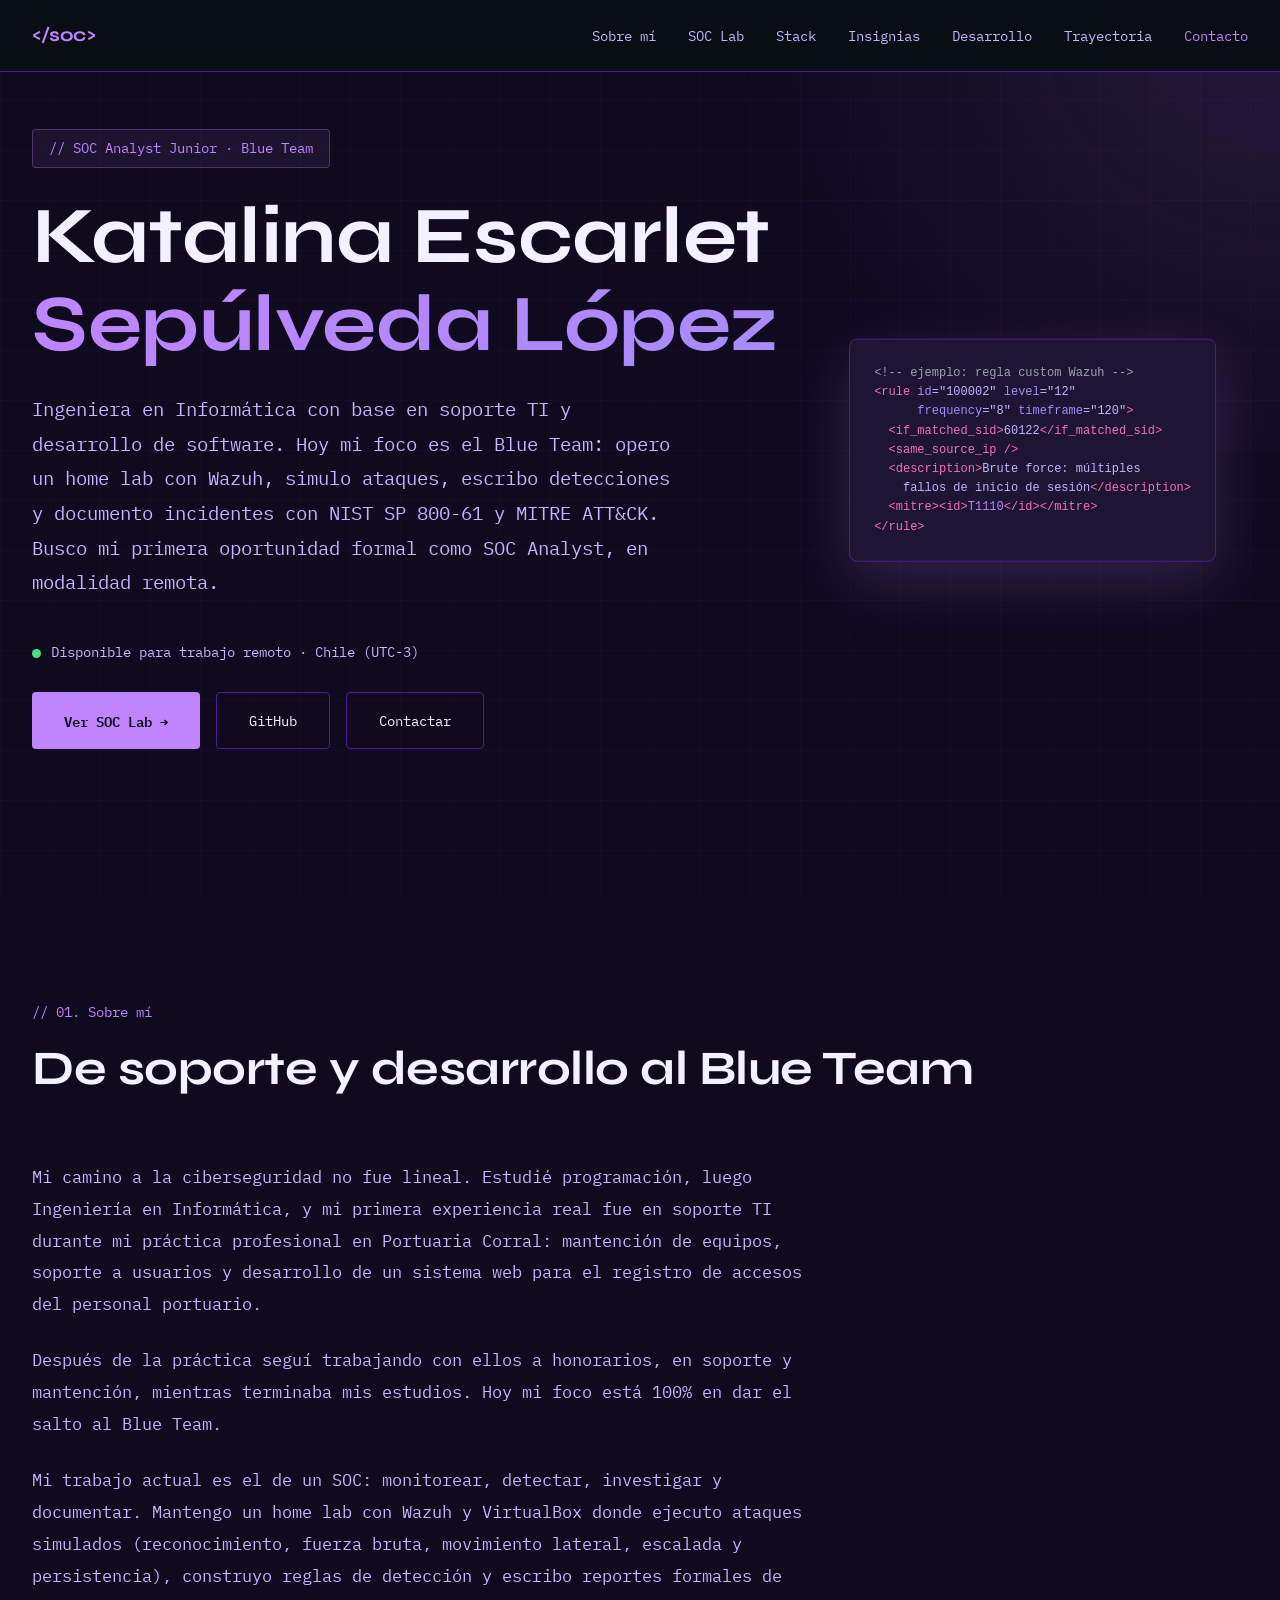
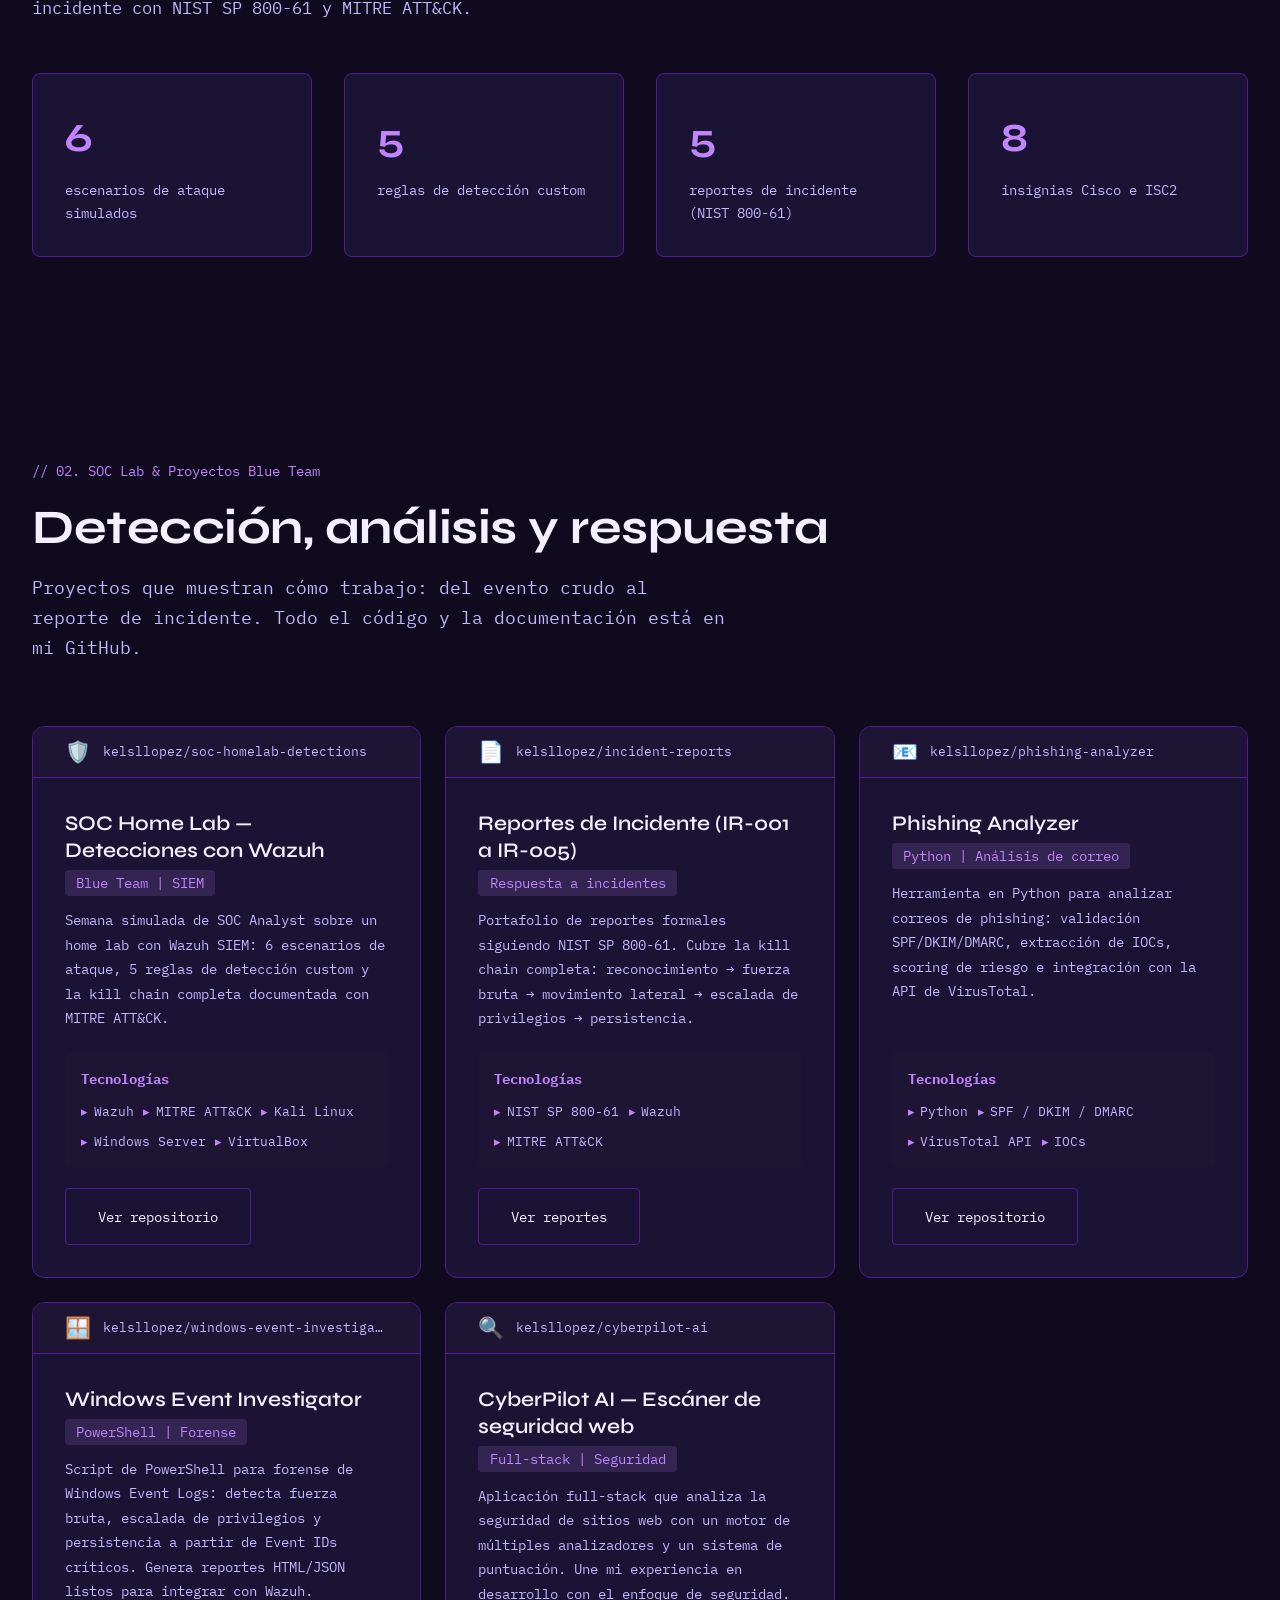
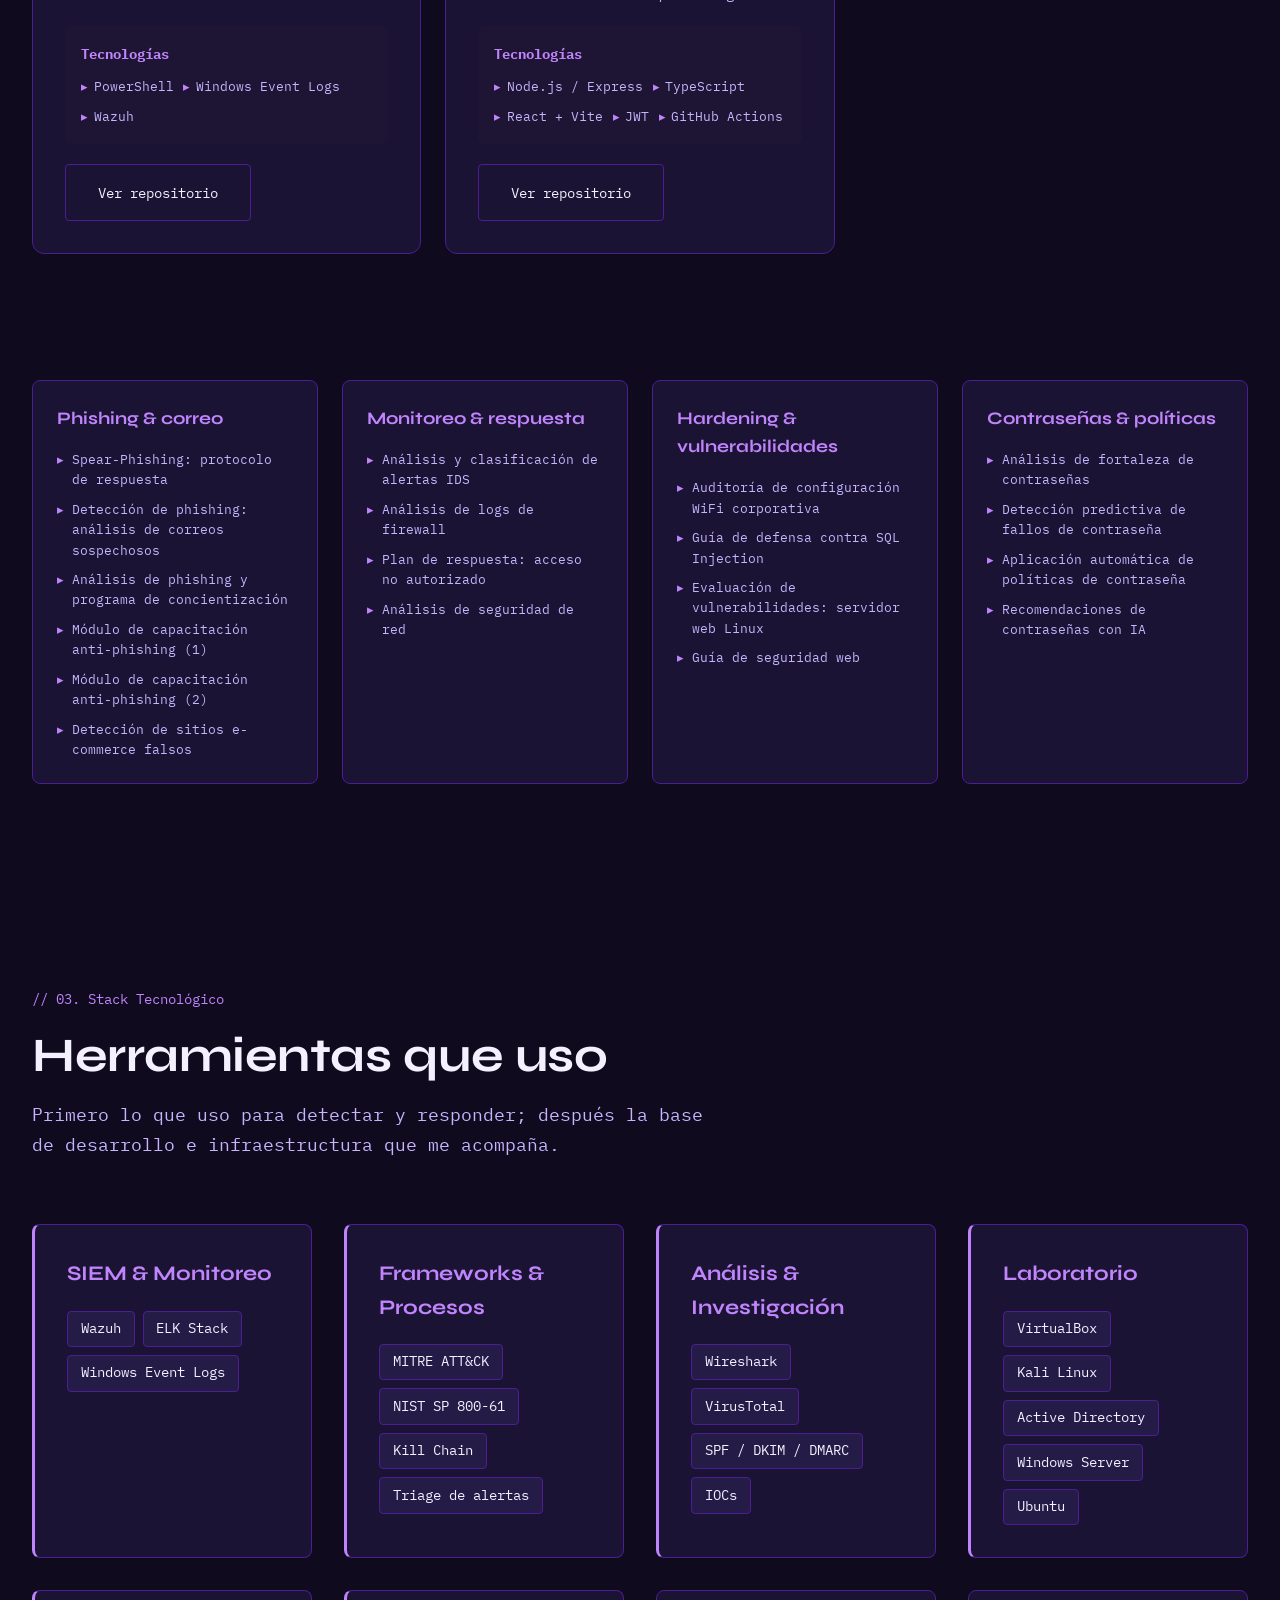
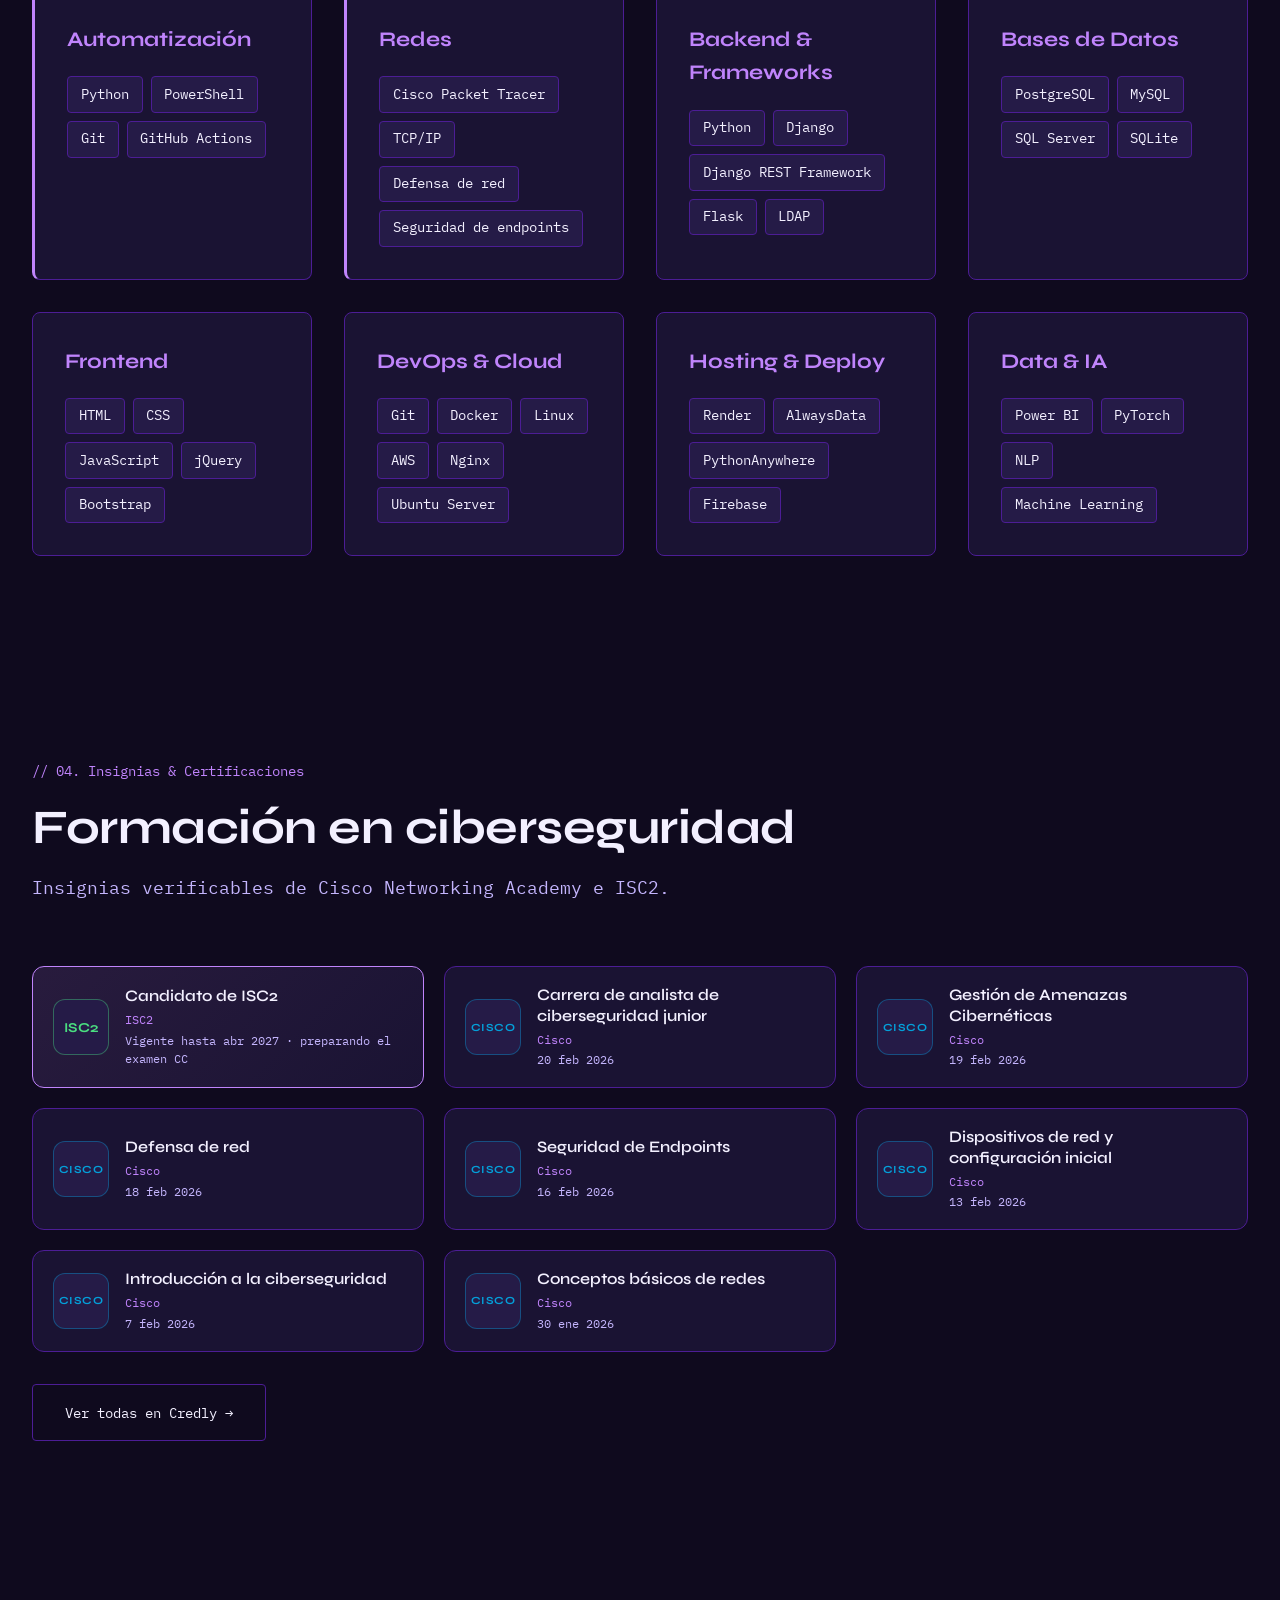
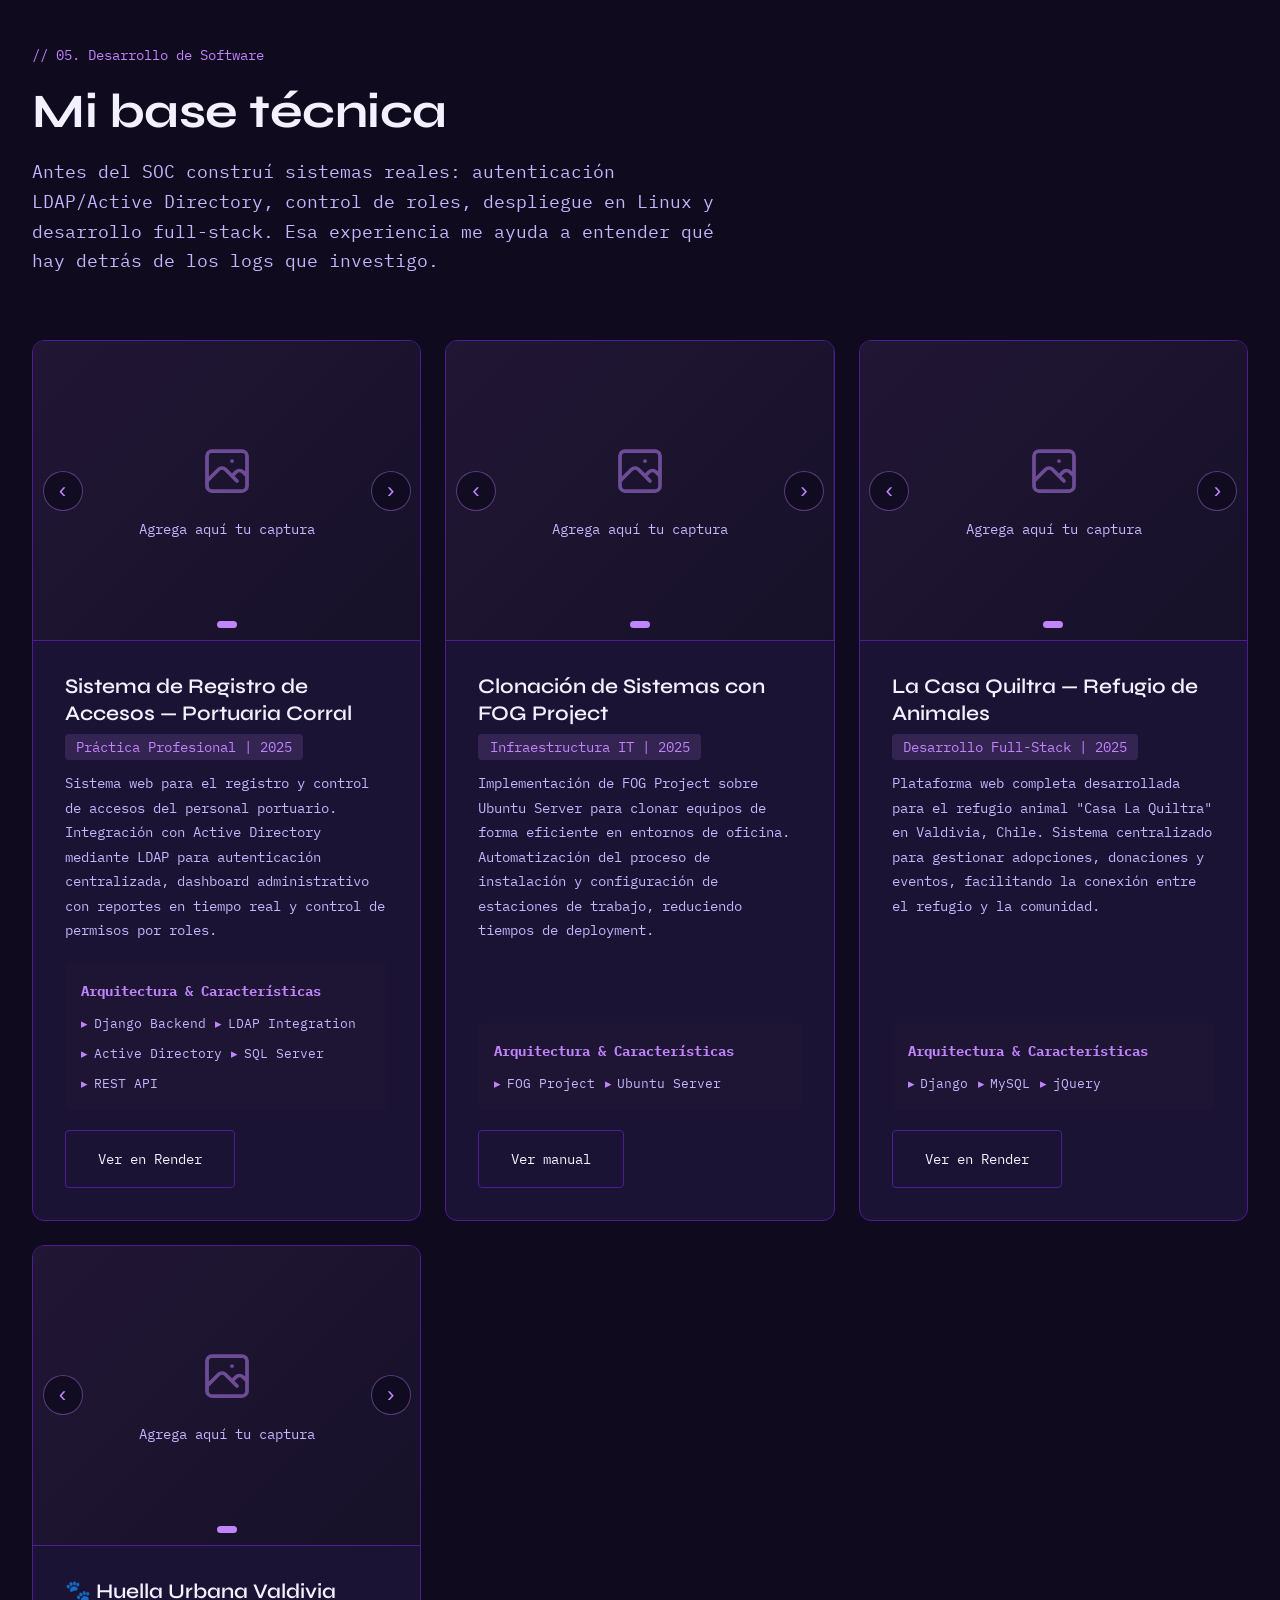
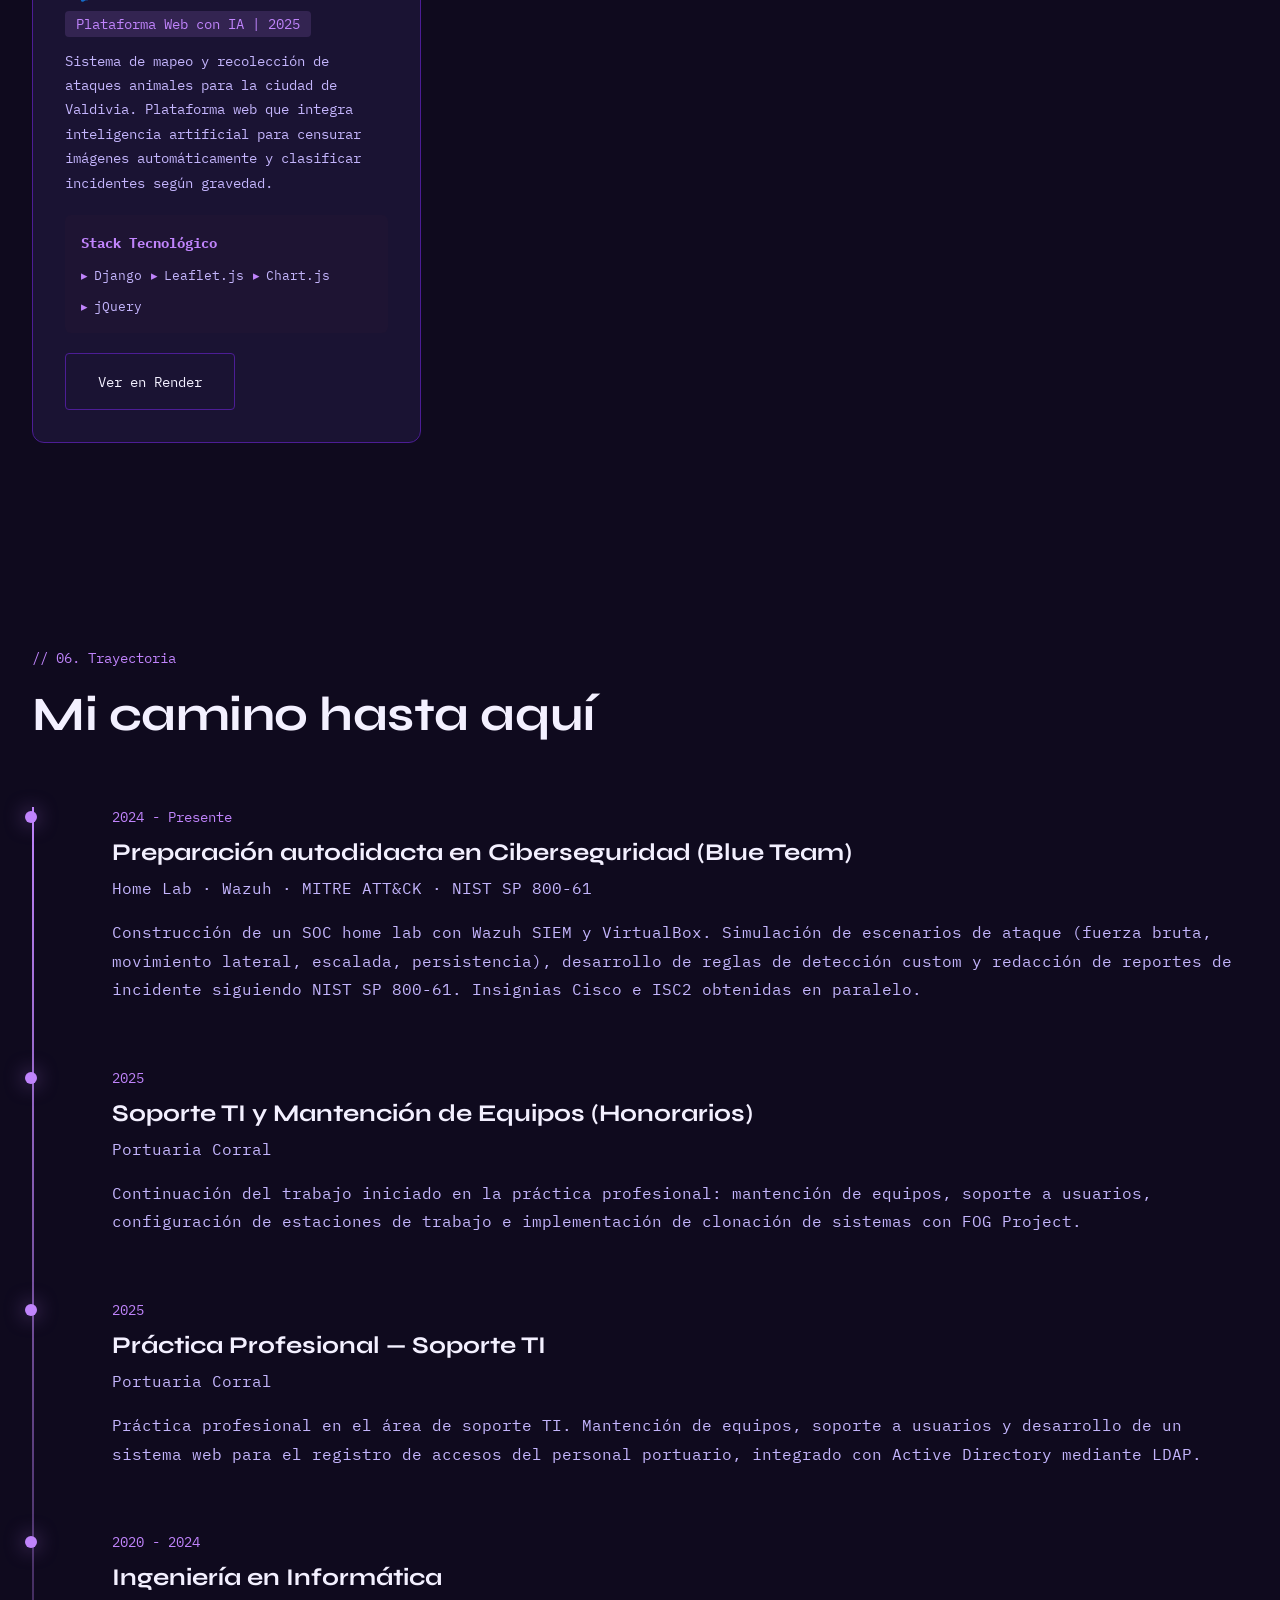
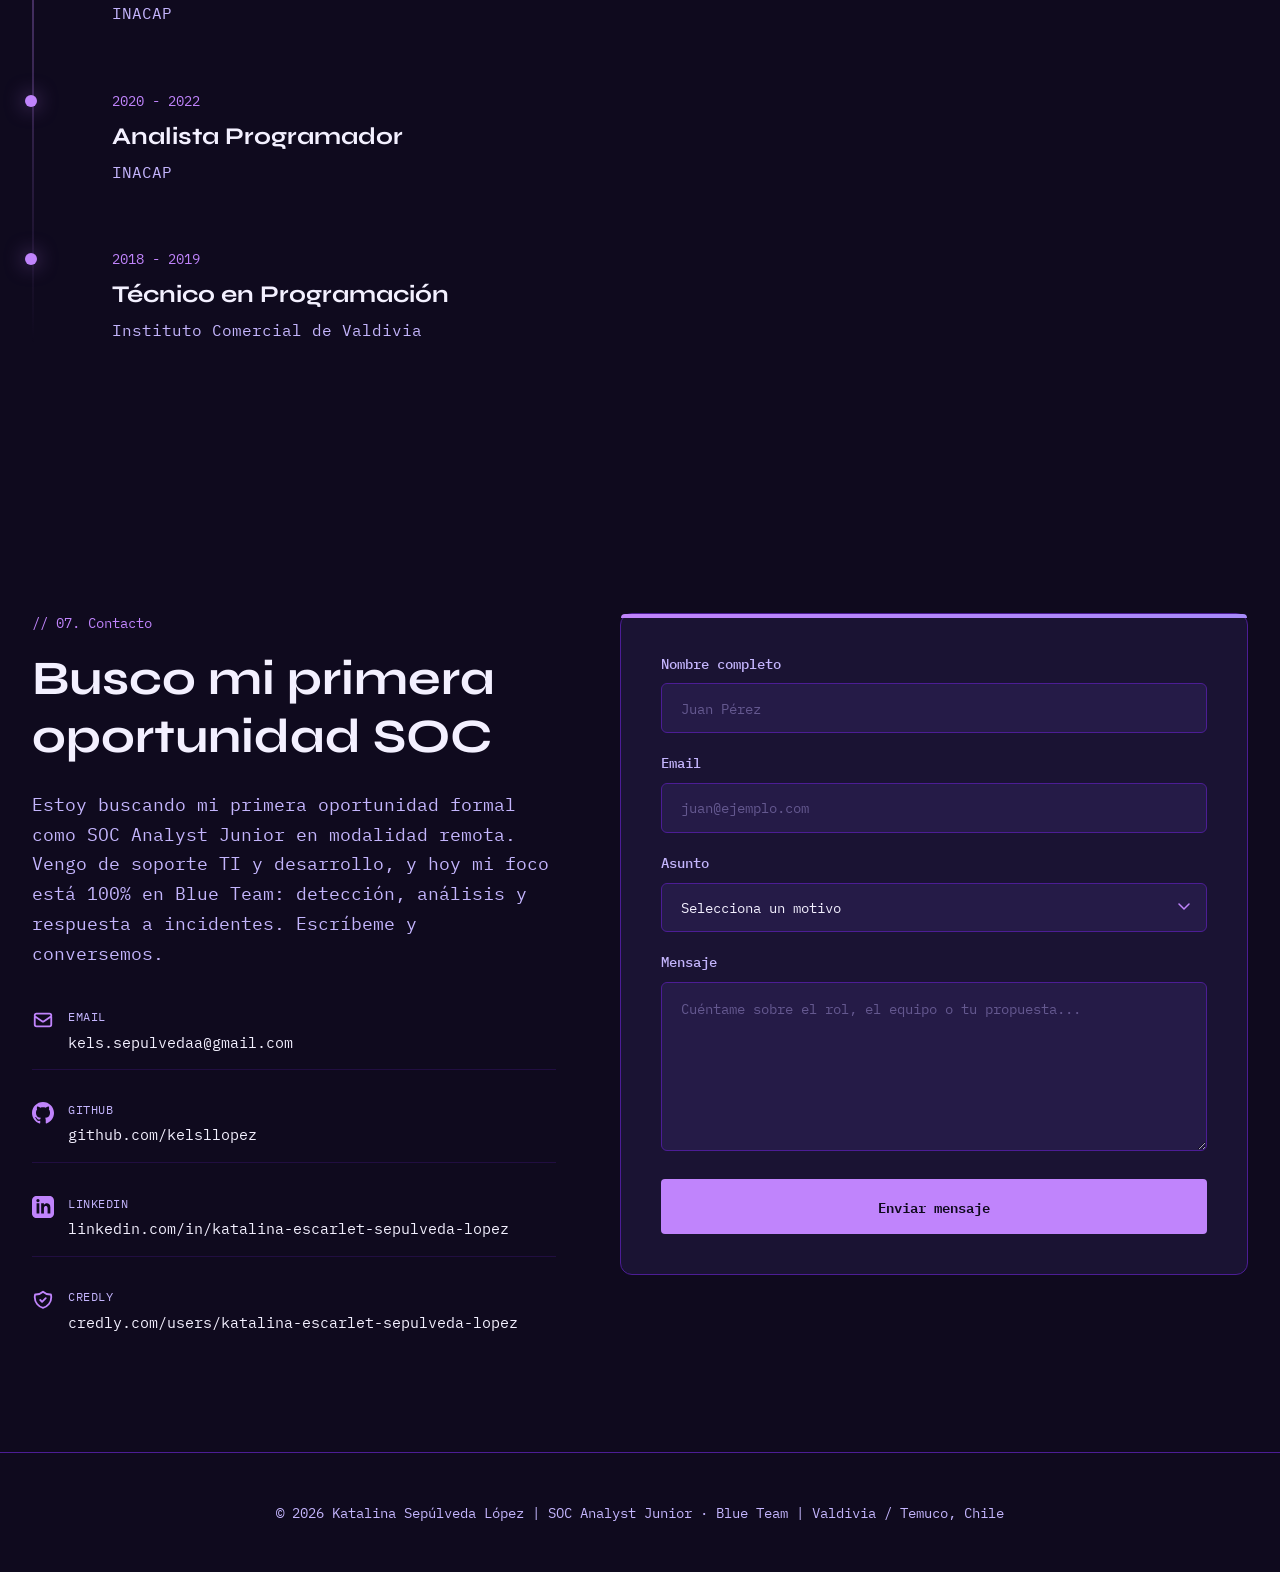
==== commit 1ebf1d12: "eqweqweqwew eqweqwe" ====
--- a/index.html
+++ b/index.html
@@ -3,18 +3,18 @@
 <head>
     <meta charset="UTF-8">
     <meta name="viewport" content="width=device-width, initial-scale=1.0">
-    <title>Katalina Sepúlveda | SOC Analyst · Blue Team</title>
-    <meta name="description" content="Portafolio de Katalina Sepúlveda, SOC Analyst junior (Blue Team). Home lab con Wazuh, reportes de incidente NIST, detecciones MITRE ATT&CK, insignias Cisco e ISC2. Disponible para trabajo remoto.">
-    <meta name="keywords" content="Katalina Sepúlveda, SOC Analyst, Blue Team, Wazuh, SIEM, MITRE ATT&CK, NIST 800-61, ciberseguridad, Chile, remoto, portafolio">
-    <meta property="og:title" content="Katalina Sepúlveda | SOC Analyst · Blue Team">
-    <meta property="og:description" content="Home lab Wazuh, detecciones MITRE ATT&CK y reportes de incidente NIST. Busco mi posición como SOC Analyst remoto.">
+    <title>Katalina Sepúlveda | SOC Analyst Junior · Blue Team</title>
+    <meta name="description" content="Portafolio de Katalina Sepúlveda, aspirante a SOC Analyst Junior (Blue Team). Home lab con Wazuh, detecciones MITRE ATT&CK, reportes de incidente NIST SP 800-61 e insignias Cisco e ISC2. Disponible para trabajo remoto.">
+    <meta name="keywords" content="Katalina Sepúlveda, SOC Analyst Junior, Blue Team, Wazuh, SIEM, MITRE ATT&CK, NIST 800-61, ciberseguridad, Chile, remoto, portafolio">
+    <meta property="og:title" content="Katalina Sepúlveda | SOC Analyst Junior · Blue Team">
+    <meta property="og:description" content="Home lab Wazuh, detecciones MITRE ATT&CK y reportes de incidente NIST. Busco mi primera oportunidad como SOC Analyst remoto.">
     <link rel="preconnect" href="https://fonts.googleapis.com">
     <link rel="preconnect" href="https://fonts.gstatic.com" crossorigin>
     <link href="https://fonts.googleapis.com/css2?family=IBM+Plex+Mono:wght@400;500;600&family=Syne:wght@400;600;700&display=swap" rel="stylesheet">
     <link rel="stylesheet" href="css/styles.css">
 </head>
 <body>
-    <!-- Header  -->
+    <!-- Header -->
     <header>
         <nav>
             <a href="#" class="logo">&lt;/soc&gt;</a>
@@ -27,25 +27,25 @@
                 <li><a href="#about">Sobre mí</a></li>
                 <li><a href="#soc">SOC Lab</a></li>
                 <li><a href="#stack">Stack</a></li>
-                
                 <li><a href="#certifications">Insignias</a></li>
                 <li><a href="#projects">Desarrollo</a></li>
-                <li><a href="#experience">Estudios</a></li>
+                <li><a href="#experience">Trayectoria</a></li>
                 <li><a href="#contact">Contacto</a></li>
             </ul>
         </nav>
     </header>
 
-    <!-- Hero Section -->
+    <!-- Hero -->
     <section class="hero">
         <div class="container">
             <div class="hero-content">
-                <span class="hero-tag">// SOC Analyst · Blue Team</span>
+                <span class="hero-tag">// SOC Analyst Junior · Blue Team</span>
                 <h1>Katalina Escarlet <span class="highlight">Sepúlveda López</span></h1>
                 <p class="hero-subtitle">
-                    Ingeniera en Informática reconvertida a ciberseguridad. Opero un home lab con Wazuh,
-                    simulo ataques, escribo detecciones y documento incidentes con NIST SP 800-61 y MITRE ATT&amp;CK.
-                    Busco mi posición como SOC Analyst, en modalidad remota.
+                    Ingeniera en Informática con base en soporte TI y desarrollo de software.
+                    Hoy mi foco es el Blue Team: opero un home lab con Wazuh, simulo ataques,
+                    escribo detecciones y documento incidentes con NIST SP 800-61 y MITRE ATT&amp;CK.
+                    Busco mi primera oportunidad formal como SOC Analyst, en modalidad remota.
                 </p>
                 <div class="hero-status">
                     <span class="status-dot"></span> Disponible para trabajo remoto · Chile (UTC-3)
@@ -71,28 +71,35 @@
         </div>
     </section>
 
-    <!-- About Section -->
+    <!-- Sobre mí -->
     <section id="about">
         <div class="container">
             <div class="section-header" data-animate>
                 <span class="section-tag">// 01. Sobre mí</span>
-                <h2 class="section-title">De soporte y desarrollo a Blue Team</h2>
+                <h2 class="section-title">De soporte y desarrollo al Blue Team</h2>
             </div>
 
             <div class="about-content">
                 <div class="about-text" data-animate>
                     <p>
-                        Vengo del soporte TI y del desarrollo de software, y hoy mi foco es el trabajo de un SOC:
-                        monitorear, detectar, investigar y documentar incidentes.
+                        Mi camino a la ciberseguridad no fue lineal. Estudié programación,
+                        luego Ingeniería en Informática, y mi primera experiencia real fue en
+                        soporte TI durante mi práctica profesional en Portuaria Corral:
+                        mantención de equipos, soporte a usuarios y desarrollo de un sistema
+                        web para el registro de accesos del personal portuario.
                     </p>
                     <p>
-                        Mantengo un home lab con Wazuh y VirtualBox donde ejecuto ataques simulados (reconocimiento,
-                        fuerza bruta, movimiento lateral, escalada y persistencia), construyo reglas de detección
-                        y escribo reportes formales de incidente.
+                        Después de la práctica seguí trabajando con ellos a honorarios, en
+                        soporte y mantención, mientras terminaba mis estudios. Hoy mi foco
+                        está 100% en dar el salto al Blue Team.
                     </p>
                     <p>
-                        Mi pasado en desarrollo me permite automatizar el análisis con Python y PowerShell,
-                        y entender cómo se construyen (y se rompen) las aplicaciones que un SOC debe proteger.
+                        Mi trabajo actual es el de un SOC: monitorear, detectar, investigar
+                        y documentar. Mantengo un home lab con Wazuh y VirtualBox donde
+                        ejecuto ataques simulados (reconocimiento, fuerza bruta, movimiento
+                        lateral, escalada y persistencia), construyo reglas de detección
+                        y escribo reportes formales de incidente con NIST SP 800-61 y
+                        MITRE ATT&amp;CK.
                     </p>
                 </div>
             </div>
@@ -111,26 +118,27 @@
                     <div class="stat-label">reportes de incidente (NIST 800-61)</div>
                 </div>
                 <div class="stat-card" data-animate>
-                    <div class="stat-number">9</div>
+                    <div class="stat-number">8</div>
                     <div class="stat-label">insignias Cisco e ISC2</div>
                 </div>
             </div>
         </div>
     </section>
 
-    <!-- SOC Lab Section -->
+    <!-- SOC Lab -->
     <section id="soc">
         <div class="container">
             <div class="section-header" data-animate>
-                <span class="section-tag">// 02. SOC Lab &amp; Proyectos de Ciberseguridad</span>
+                <span class="section-tag">// 02. SOC Lab &amp; Proyectos Blue Team</span>
                 <h2 class="section-title">Detección, análisis y respuesta</h2>
                 <p class="section-description">
-                    Proyectos de Blue Team que muestran cómo trabajo: del evento crudo al reporte de incidente.
+                    Proyectos que muestran cómo trabajo: del evento crudo al reporte de incidente.
                     Todo el código y la documentación está en mi GitHub.
                 </p>
             </div>
 
             <div class="projects-grid soc-grid">
+                <!-- soc-homelab-detections -->
                 <article class="project-card soc-card" data-animate>
                     <div class="soc-banner"><span class="soc-icon">🛡️</span><span class="soc-repo">kelsllopez/soc-homelab-detections</span></div>
                     <div class="project-content">
@@ -141,8 +149,9 @@
                             </div>
                         </div>
                         <p class="project-description">
-                            Semana simulada de SOC Analyst sobre un home lab con Wazuh SIEM: 6 escenarios de ataque,
-                            5 reglas de detección custom y la kill chain completa documentada con MITRE ATT&amp;CK.
+                            Semana simulada de SOC Analyst sobre un home lab con Wazuh SIEM:
+                            6 escenarios de ataque, 5 reglas de detección custom y la kill chain
+                            completa documentada con MITRE ATT&amp;CK.
                         </p>
                         <div class="project-architecture">
                             <h4>Tecnologías</h4>
@@ -160,6 +169,7 @@
                     </div>
                 </article>
 
+                <!-- incident-reports -->
                 <article class="project-card soc-card" data-animate>
                     <div class="soc-banner"><span class="soc-icon">📄</span><span class="soc-repo">kelsllopez/incident-reports</span></div>
                     <div class="project-content">
@@ -170,8 +180,9 @@
                             </div>
                         </div>
                         <p class="project-description">
-                            Portafolio de reportes formales siguiendo NIST SP 800-61. Cubre la kill chain completa:
-                            reconocimiento → fuerza bruta → movimiento lateral → escalada de privilegios → persistencia.
+                            Portafolio de reportes formales siguiendo NIST SP 800-61. Cubre la
+                            kill chain completa: reconocimiento → fuerza bruta → movimiento
+                            lateral → escalada de privilegios → persistencia.
                         </p>
                         <div class="project-architecture">
                             <h4>Tecnologías</h4>
@@ -187,6 +198,7 @@
                     </div>
                 </article>
 
+                <!-- phishing-analyzer -->
                 <article class="project-card soc-card" data-animate>
                     <div class="soc-banner"><span class="soc-icon">📧</span><span class="soc-repo">kelsllopez/phishing-analyzer</span></div>
                     <div class="project-content">
@@ -197,8 +209,9 @@
                             </div>
                         </div>
                         <p class="project-description">
-                            Herramienta en Python para analizar correos de phishing: validación SPF/DKIM/DMARC,
-                            extracción de IOCs, scoring de riesgo e integración con la API de VirusTotal.
+                            Herramienta en Python para analizar correos de phishing:
+                            validación SPF/DKIM/DMARC, extracción de IOCs, scoring de riesgo
+                            e integración con la API de VirusTotal.
                         </p>
                         <div class="project-architecture">
                             <h4>Tecnologías</h4>
@@ -215,6 +228,7 @@
                     </div>
                 </article>
 
+                <!-- windows-event-investigator -->
                 <article class="project-card soc-card" data-animate>
                     <div class="soc-banner"><span class="soc-icon">🪟</span><span class="soc-repo">kelsllopez/windows-event-investigator</span></div>
                     <div class="project-content">
@@ -225,9 +239,10 @@
                             </div>
                         </div>
                         <p class="project-description">
-                            Script de PowerShell para forense de Windows Event Logs: detecta fuerza bruta,
-                            escalada de privilegios y persistencia a partir de Event IDs críticos.
-                            Genera reportes HTML/JSON listos para integrar con Wazuh.
+                            Script de PowerShell para forense de Windows Event Logs: detecta
+                            fuerza bruta, escalada de privilegios y persistencia a partir de
+                            Event IDs críticos. Genera reportes HTML/JSON listos para
+                            integrar con Wazuh.
                         </p>
                         <div class="project-architecture">
                             <h4>Tecnologías</h4>
@@ -243,6 +258,7 @@
                     </div>
                 </article>
 
+                <!-- cyberpilot-ai -->
                 <article class="project-card soc-card" data-animate>
                     <div class="soc-banner"><span class="soc-icon">🔍</span><span class="soc-repo">kelsllopez/cyberpilot-ai</span></div>
                     <div class="project-content">
@@ -253,8 +269,9 @@
                             </div>
                         </div>
                         <p class="project-description">
-                            Aplicación full-stack que analiza la seguridad de sitios web con un motor de múltiples
-                            analizadores y un sistema de puntuación. Une mi experiencia en desarrollo con el enfoque de seguridad.
+                            Aplicación full-stack que analiza la seguridad de sitios web con
+                            un motor de múltiples analizadores y un sistema de puntuación.
+                            Une mi experiencia en desarrollo con el enfoque de seguridad.
                         </p>
                         <div class="project-architecture">
                             <h4>Tecnologías</h4>
@@ -271,27 +288,9 @@
                         </div>
                     </div>
                 </article>
-
-                <article class="project-card soc-card soc-card-more" data-animate>
-                    <div class="soc-banner"><span class="soc-icon">📚</span><span class="soc-repo">github.com/kelsllopez</span></div>
-                    <div class="project-content">
-                        <div class="project-header">
-                            <div>
-                                <h3 class="project-title">Más laboratorios y guías</h3>
-                                <span class="project-type">18 repositorios</span>
-                            </div>
-                        </div>
-                        <p class="project-description">
-                            Ejercicios de análisis de logs, respuesta a incidentes, phishing, hardening y políticas
-                            de contraseñas. Cada uno es un caso práctico documentado.
-                        </p>
-                        <div class="project-links">
-                            <a href="#more-labs" class="btn btn-secondary">Ver la lista ↓</a>
-                        </div>
-                    </div>
-                </article>
-            </div>
-
+            </div>
+
+            <!-- Más repositorios -->
             <div class="repo-groups" id="more-labs">
                 <h3 class="repo-groups-title" data-animate>Más repositorios de ciberseguridad</h3>
                 <div class="repo-groups-grid">
@@ -338,14 +337,15 @@
         </div>
     </section>
 
-    <!-- Tech Stack Section -->
+    <!-- Stack -->
     <section id="stack">
         <div class="container">
             <div class="section-header" data-animate>
                 <span class="section-tag">// 03. Stack Tecnológico</span>
                 <h2 class="section-title">Herramientas que uso</h2>
                 <p class="section-description">
-                    Primero lo que uso para detectar y responder; después la base de desarrollo e infraestructura que me acompaña.
+                    Primero lo que uso para detectar y responder; después la base de
+                    desarrollo e infraestructura que me acompaña.
                 </p>
             </div>
 
@@ -406,7 +406,7 @@
                 </div>
 
                 <div class="stack-category" data-animate>
-                    <h3>Backend & Frameworks</h3>
+                    <h3>Backend &amp; Frameworks</h3>
                     <div class="tech-list">
                         <span class="tech-tag">Python</span>
                         <span class="tech-tag">Django</span>
@@ -425,7 +425,7 @@
                     </div>
                 </div>
                 <div class="stack-category" data-animate>
-                    <h3>Frontend (Funcional)</h3>
+                    <h3>Frontend</h3>
                     <div class="tech-list">
                         <span class="tech-tag">HTML</span>
                         <span class="tech-tag">CSS</span>
@@ -435,7 +435,7 @@
                     </div>
                 </div>
                 <div class="stack-category" data-animate>
-                    <h3>DevOps & Cloud</h3>
+                    <h3>DevOps &amp; Cloud</h3>
                     <div class="tech-list">
                         <span class="tech-tag">Git</span>
                         <span class="tech-tag">Docker</span>
@@ -443,58 +443,38 @@
                         <span class="tech-tag">AWS</span>
                         <span class="tech-tag">Nginx</span>
                         <span class="tech-tag">Ubuntu Server</span>
-                        <span class="tech-tag">IIS 8</span>
                     </div>
                 </div>
                 <div class="stack-category" data-animate>
-                    <h3>Backend Services (BaaS)</h3>
-                    <div class="tech-list">
-                        <span class="tech-tag">Firebase</span>
-                        <span class="tech-tag">Firestore</span>
-                        <span class="tech-tag">Firebase Auth</span>
-                    </div>
-                </div>
-                <div class="stack-category" data-animate>
-                    <h3>Hosting & Deploy</h3>
-                    <div class="tech-list">
-                        <span class="tech-tag">AWS</span>
+                    <h3>Hosting &amp; Deploy</h3>
+                    <div class="tech-list">
                         <span class="tech-tag">Render</span>
                         <span class="tech-tag">AlwaysData</span>
-                        <span class="tech-tag">Linode</span>
                         <span class="tech-tag">PythonAnywhere</span>
-                        <span class="tech-tag">Google Cloud Platform</span>
+                        <span class="tech-tag">Firebase</span>
                     </div>
                 </div>
                 <div class="stack-category" data-animate>
-                    <h3>Data & BI (Básico)</h3>
-                    <div class="tech-list">
-                        <span class="tech-tag">Excel</span>
+                    <h3>Data &amp; IA</h3>
+                    <div class="tech-list">
                         <span class="tech-tag">Power BI</span>
-                    </div>
-                </div>
-                <div class="stack-category" data-animate>
-                    <h3>IA &amp; Otros</h3>
-                    <div class="tech-list">
                         <span class="tech-tag">PyTorch</span>
                         <span class="tech-tag">NLP</span>
                         <span class="tech-tag">Machine Learning</span>
-                        <span class="tech-tag">Active Directory</span>
-                        <span class="tech-tag">Frog Project</span>
-                        <span class="tech-tag">Postman</span>
                     </div>
                 </div>
             </div>
         </div>
     </section>
 
-    <!-- Certifications Section -->
+    <!-- Certificaciones -->
     <section id="certifications">
         <div class="container">
             <div class="section-header" data-animate>
                 <span class="section-tag">// 04. Insignias &amp; Certificaciones</span>
                 <h2 class="section-title">Formación en ciberseguridad</h2>
                 <p class="section-description">
-                    Insignias verificables de Cisco Networking Academy e ISC2, emitidas entre 2024 y 2026.
+                    Insignias verificables de Cisco Networking Academy e ISC2.
                 </p>
             </div>
 
@@ -563,14 +543,6 @@
                         <p class="badge-date">30 ene 2026</p>
                     </div>
                 </a>
-                <a class="badge-card" href="https://www.credly.com/badges/631822c6-f872-4e59-86d7-f775098a11f8/linked_in?t=t9okw8" target="_blank" rel="noopener" data-animate>
-                    <div class="badge-icon cisco">CISCO</div>
-                    <div class="badge-body">
-                        <h3 class="badge-title">Fundamentos de Redes</h3>
-                        <p class="badge-issuer">Cisco Networking Academy</p>
-                        <p class="badge-date">2024</p>
-                    </div>
-                </a>
             </div>
 
             <div class="badges-cta" data-animate>
@@ -579,62 +551,52 @@
         </div>
     </section>
 
-    <!-- Projects Section -->
+    <!-- Proyectos de Desarrollo (base técnica) -->
     <section id="projects">
         <div class="container">
             <div class="section-header" data-animate>
                 <span class="section-tag">// 05. Desarrollo de Software</span>
-                <h2 class="section-title">Mi base técnica: aplicaciones reales</h2>
-                <p class="section-description">Antes del SOC construí sistemas con autenticación LDAP/Active Directory, control de roles y despliegue en Linux. Esa experiencia me ayuda a entender qué hay detrás de los logs que investigo.</p>
+                <h2 class="section-title">Mi base técnica</h2>
+                <p class="section-description">
+                    Antes del SOC construí sistemas reales: autenticación LDAP/Active Directory,
+                    control de roles, despliegue en Linux y desarrollo full-stack. Esa experiencia
+                    me ayuda a entender qué hay detrás de los logs que investigo.
+                </p>
             </div>
 
             <div class="projects-grid">
-                <!-- Proyecto 1 bitacora -->
-
+                <!-- Bitácora Portuaria -->
                 <article class="project-card" data-animate>
                     <div class="project-carousel">
                         <div class="carousel-container">
-                            <div class="carousel-slides" data-carousel="1">
+                            <div class="carousel-slides" data-carousel="0">
                                 <div class="carousel-slide">
-                                    <img src="image/bitacora/image.png" alt="Sistema de control de accesos - Dashboard" class="carousel-image">
+                                    <div class="carousel-placeholder">
+                                        <svg fill="none" stroke="currentColor" viewBox="0 0 24 24"><path stroke-linecap="round" stroke-linejoin="round" stroke-width="1.5" d="M4 16l4.586-4.586a2 2 0 012.828 0L16 16m-2-2l1.586-1.586a2 2 0 012.828 0L20 14m-6-6h.01M6 20h12a2 2 0 002-2V6a2 2 0 00-2-2H6a2 2 0 00-2 2v12a2 2 0 002 2z"/></svg>
+                                        <span>Agrega aquí tu captura</span>
+                                    </div>
                                 </div>
-                                <div class="carousel-slide">
-                                    <img src="image/bitacora/image1.png" alt="Sistema de control de accesos - Dashboard" class="carousel-image">
-                                </div>
-                                <div class="carousel-slide">
-                                    <img src="image/bitacora/image2.png" alt="Sistema de control de accesos - Dashboard" class="carousel-image">
-                                </div>
-                                <div class="carousel-slide">
-                                    <img src="image/bitacora/image3.png" alt="Sistema de control de accesos - Dashboard" class="carousel-image">
-                                </div>
-                                <div class="carousel-slide">
-                                    <img src="image/bitacora/image4.png" alt="Sistema de control de accesos - Dashboard" class="carousel-image">
-                                </div>
-
-                            </div>
-                            <button class="carousel-nav prev" onclick="changeSlide(1, -1)">‹</button>
-                            <button class="carousel-nav next" onclick="changeSlide(1, 1)">›</button>
-                            <div class="carousel-dots">
-                                <span class="carousel-dot active" onclick="goToSlide(1, 0)"></span>
-                                <span class="carousel-dot" onclick="goToSlide(1, 1)"></span>
-                                <span class="carousel-dot" onclick="goToSlide(1, 2)"></span>
-                            </div>
+                            </div>
+                            <button class="carousel-nav prev" aria-label="Anterior">‹</button>
+                            <button class="carousel-nav next" aria-label="Siguiente">›</button>
+                            <div class="carousel-dots"></div>
                         </div>
                     </div>
                     <div class="project-content">
                         <div class="project-header">
                             <div>
-                                <h3 class="project-title">Sistema de Registro de Accesos - Portuaria Corral</h3>
-                                <span class="project-type">Enterprise System | 2025</span>
+                                <h3 class="project-title">Sistema de Registro de Accesos — Portuaria Corral</h3>
+                                <span class="project-type">Práctica Profesional | 2025</span>
                             </div>
                         </div>
                         <p class="project-description">
-                            Sistema web profesional para gestión y registro de accesos del personal portuario. 
-                            Integración con Active Directory mediante LDAP para autenticación centralizada. 
-                            Dashboard administrativo con reportes en tiempo real y control de permisos por roles.
+                            Sistema web para el registro y control de accesos del personal
+                            portuario. Integración con Active Directory mediante LDAP para
+                            autenticación centralizada, dashboard administrativo con reportes
+                            en tiempo real y control de permisos por roles.
                         </p>
                         <div class="project-architecture">
-                            <h4>Arquitectura & Características</h4>
+                            <h4>Arquitectura &amp; Características</h4>
                             <div class="architecture-list">
                                 <span class="architecture-item">Django Backend</span>
                                 <span class="architecture-item">LDAP Integration</span>
@@ -643,273 +605,193 @@
                                 <span class="architecture-item">REST API</span>
                             </div>
                         </div>
-
                         <div class="project-links">
-                            <a href="https://bitacora-biag.onrender.com/" class="btn btn-secondary">ver en render</a>
+                            <a href="https://bitacora-biag.onrender.com/" target="_blank" rel="noopener" class="btn btn-secondary">Ver en Render</a>
                         </div>
                     </div>
                 </article>
 
-                <!-- Proyecto 2 fog project-->
-
+                <!-- FOG Project -->
+                <article class="project-card" data-animate>
+                    <div class="project-carousel">
+                        <div class="carousel-container">
+                            <div class="carousel-slides" data-carousel="1">
+                                <div class="carousel-slide">
+                                    <div class="carousel-placeholder">
+                                        <svg fill="none" stroke="currentColor" viewBox="0 0 24 24"><path stroke-linecap="round" stroke-linejoin="round" stroke-width="1.5" d="M4 16l4.586-4.586a2 2 0 012.828 0L16 16m-2-2l1.586-1.586a2 2 0 012.828 0L20 14m-6-6h.01M6 20h12a2 2 0 002-2V6a2 2 0 00-2-2H6a2 2 0 00-2 2v12a2 2 0 002 2z"/></svg>
+                                        <span>Agrega aquí tu captura</span>
+                                    </div>
+                                </div>
+                            </div>
+                            <button class="carousel-nav prev" aria-label="Anterior">‹</button>
+                            <button class="carousel-nav next" aria-label="Siguiente">›</button>
+                            <div class="carousel-dots"></div>
+                        </div>
+                    </div>
+                    <div class="project-content">
+                        <div class="project-header">
+                            <div>
+                                <h3 class="project-title">Clonación de Sistemas con FOG Project</h3>
+                                <span class="project-type">Infraestructura IT | 2025</span>
+                            </div>
+                        </div>
+                        <p class="project-description">
+                            Implementación de FOG Project sobre Ubuntu Server para clonar
+                            equipos de forma eficiente en entornos de oficina. Automatización
+                            del proceso de instalación y configuración de estaciones de trabajo,
+                            reduciendo tiempos de deployment.
+                        </p>
+                        <div class="project-architecture">
+                            <h4>Arquitectura &amp; Características</h4>
+                            <div class="architecture-list">
+                                <span class="architecture-item">FOG Project</span>
+                                <span class="architecture-item">Ubuntu Server</span>
+                            </div>
+                        </div>
+                        <div class="project-links">
+                            <a href="https://github.com/kelsllopez/manual_instalacion_fog_project/blob/main/fog%20project.pdf" target="_blank" rel="noopener" class="btn btn-secondary">Ver manual</a>
+                        </div>
+                    </div>
+                </article>
+
+                <!-- La Casa Quiltra -->
                 <article class="project-card" data-animate>
                     <div class="project-carousel">
                         <div class="carousel-container">
                             <div class="carousel-slides" data-carousel="2">
                                 <div class="carousel-slide">
-                                    <img src="image/fog_project/image.png" alt="Sistema de control de accesos - Dashboard" class="carousel-image">
+                                    <div class="carousel-placeholder">
+                                        <svg fill="none" stroke="currentColor" viewBox="0 0 24 24"><path stroke-linecap="round" stroke-linejoin="round" stroke-width="1.5" d="M4 16l4.586-4.586a2 2 0 012.828 0L16 16m-2-2l1.586-1.586a2 2 0 012.828 0L20 14m-6-6h.01M6 20h12a2 2 0 002-2V6a2 2 0 00-2-2H6a2 2 0 00-2 2v12a2 2 0 002 2z"/></svg>
+                                        <span>Agrega aquí tu captura</span>
+                                    </div>
                                 </div>
-                                <div class="carousel-slide">
-                                    <img src="image/fog_project/image2.png" alt="Sistema de control de accesos - Dashboard" class="carousel-image">
-                                </div>
-                                <div class="carousel-slide">
-                                    <img src="image/fog_project/image3.png" alt="Sistema de control de accesos - Dashboard" class="carousel-image">
-                                </div>
-                                <div class="carousel-slide">
-                                    <img src="image/fog_project/image4.png" alt="Sistema de control de accesos - Dashboard" class="carousel-image">
-                                </div>
-                                <div class="carousel-slide">
-                                    <img src="image/fog_project/image5.png" alt="Sistema de control de accesos - Dashboard" class="carousel-image">
-                                </div>
-                                <div class="carousel-slide">
-                                    <img src="image/fog_project/image6.png" alt="Sistema de control de accesos - Dashboard" class="carousel-image">
-                                </div>
-                                <div class="carousel-slide">
-                                    <img src="image/fog_project/image7.png" alt="Sistema de control de accesos - Dashboard" class="carousel-image">
-                                </div>
-                            </div>
-                            <button class="carousel-nav prev" onclick="changeSlide(2, -1)">‹</button>
-                            <button class="carousel-nav next" onclick="changeSlide(2, 1)">›</button>
-                            <div class="carousel-dots">
-                                <span class="carousel-dot active" onclick="goToSlide(2, 0)"></span>
-                                <span class="carousel-dot" onclick="goToSlide(2, 1)"></span>
-                                <span class="carousel-dot" onclick="goToSlide(2, 2)"></span>
-                            </div>
+                            </div>
+                            <button class="carousel-nav prev" aria-label="Anterior">‹</button>
+                            <button class="carousel-nav next" aria-label="Siguiente">›</button>
+                            <div class="carousel-dots"></div>
                         </div>
                     </div>
                     <div class="project-content">
                         <div class="project-header">
                             <div>
-                                <h3 class="project-title">Clonación de Sistemas - Portuaria Corral</h3>
-                                <span class="project-type">Infraestructura IT | 2025</span>
+                                <h3 class="project-title">La Casa Quiltra — Refugio de Animales</h3>
+                                <span class="project-type">Desarrollo Full-Stack | 2025</span>
                             </div>
                         </div>
                         <p class="project-description">
-                            Implementación de Frog Project con Ubuntu para clonar equipos de forma eficiente 
-                            en entornos de oficina. Automatización del proceso de instalación y configuración 
-                            de estaciones de trabajo, reduciendo tiempos de deployment.
+                            Plataforma web completa desarrollada para el refugio animal
+                            "Casa La Quiltra" en Valdivia, Chile. Sistema centralizado para
+                            gestionar adopciones, donaciones y eventos, facilitando la conexión
+                            entre el refugio y la comunidad.
                         </p>
                         <div class="project-architecture">
-                            <h4>Arquitectura & Características</h4>
-                            <div class="architecture-list">
-                                <span class="architecture-item">Frog Project</span>
-                                <span class="architecture-item">Ubuntu Server</span>
-                            </div>
-                        </div>
-
-                        <div class="project-links">
-                            <a href="https://github.com/kelsllopez/manual_instalacion_fog_project/blob/main/fog%20project.pdf" class="btn btn-secondary">VER MANUAL</a>
-                        </div>
-                    </div>
-                </article>
-
-                <!-- Proyecto 3 casa quiltra  -->
-
-                <article class="project-card" data-animate>
-                    <div class="project-carousel">
-                        <div class="carousel-container">
-                            <div class="carousel-slides" data-carousel="2">
-                                <div class="carousel-slide">
-                                    <img src="image/casa_quiltra/imagen1.png" alt="Sistema de control de accesos - Dashboard" class="carousel-image">
-                                </div>
-                                <div class="carousel-slide">
-                                    <img src="image/casa_quiltra/imagen2.png" alt="Sistema de control de accesos - Dashboard" class="carousel-image">
-                                </div>
-                                <div class="carousel-slide">
-                                    <img src="image/casa_quiltra/imagen3.png" alt="Sistema de control de accesos - Dashboard" class="carousel-image">
-                                </div>
-                                <div class="carousel-slide">
-                                    <img src="image/casa_quiltra/imagen4.png" alt="Sistema de control de accesos - Dashboard" class="carousel-image">
-                                </div>
-                                <div class="carousel-slide">
-                                    <img src="image/casa_quiltra/imagen5.png" alt="Sistema de control de accesos - Dashboard" class="carousel-image">
-                                </div>
-                                <div class="carousel-slide">
-                                    <img src="image/casa_quiltra/imagen6.png" alt="Sistema de control de accesos - Dashboard" class="carousel-image">
-                                </div>
-                                <div class="carousel-slide">
-                                    <img src="image/casa_quiltra/imagen7.png" alt="Sistema de control de accesos - Dashboard" class="carousel-image">
-                                </div>
-                                <div class="carousel-slide">
-                                    <img src="image/casa_quiltra/image7.png" alt="Sistema de control de accesos - Dashboard" class="carousel-image">
-                                </div>
-                                <div class="carousel-slide">
-                                    <img src="image/casa_quiltra/image8.png" alt="Sistema de control de accesos - Dashboard" class="carousel-image">
-                                </div>
-                                <div class="carousel-slide">
-                                    <img src="image/casa_quiltra/image9.png" alt="Sistema de control de accesos - Dashboard" class="carousel-image">
-                                </div>
-                                <div class="carousel-slide">
-                                    <img src="image/casa_quiltra/image10.png" alt="Sistema de control de accesos - Dashboard" class="carousel-image">
-                                </div>
-                                <div class="carousel-slide">
-                                    <img src="image/casa_quiltra/image11.png" alt="Sistema de control de accesos - Dashboard" class="carousel-image">
-                                </div>                                
-                            </div>
-                            <button class="carousel-nav prev" onclick="changeSlide(2, -1)">‹</button>
-                            <button class="carousel-nav next" onclick="changeSlide(2, 1)">›</button>
-                            <div class="carousel-dots">
-                                <span class="carousel-dot active" onclick="goToSlide(2, 0)"></span>
-                                <span class="carousel-dot" onclick="goToSlide(2, 1)"></span>
-                                <span class="carousel-dot" onclick="goToSlide(2, 2)"></span>
-                            </div>
-                        </div>
-                    </div>
-                    <div class="project-content">
-                        <div class="project-header">
-                            <div>
-                                <h3 class="project-title">La casa quiltra - Refugio de animales Prototipo</h3>
-                                <span class="project-type">Desarrollo Full-Stack | 2025</span>
-                            </div>
-                        </div>
-                        <p class="project-description">
-                            Plataforma web completa desarrollada para el refugio animal "Casa La Quiltra" en Valdivia, Chile.
-                            Sistema centralizado para gestionar adopciones, donaciones y eventos, facilitando la conexión entre 
-                            el refugio y la comunidad.
-                        </p>
-                        <div class="project-architecture">
-                            <h4>Arquitectura & Características</h4>
+                            <h4>Arquitectura &amp; Características</h4>
                             <div class="architecture-list">
                                 <span class="architecture-item">Django</span>
                                 <span class="architecture-item">MySQL</span>
                                 <span class="architecture-item">jQuery</span>
                             </div>
                         </div>
-
                         <div class="project-links">
-                            <a href="https://la-casa-quiltra.onrender.com/" class="btn btn-secondary">ver en render</a>
+                            <a href="https://la-casa-quiltra.onrender.com/" target="_blank" rel="noopener" class="btn btn-secondary">Ver en Render</a>
                         </div>
                     </div>
                 </article>
 
-                <!-- Proyecto 4 huella urbana -->
-
+                <!-- Huella Urbana -->
                 <article class="project-card" data-animate>
                     <div class="project-carousel">
                         <div class="carousel-container">
-                            <div class="carousel-slides" data-carousel="2">
+                            <div class="carousel-slides" data-carousel="3">
                                 <div class="carousel-slide">
-                                    <img src="image/huella_urbana/image.png" alt="Sistema de control de accesos - Dashboard" class="carousel-image">
+                                    <div class="carousel-placeholder">
+                                        <svg fill="none" stroke="currentColor" viewBox="0 0 24 24"><path stroke-linecap="round" stroke-linejoin="round" stroke-width="1.5" d="M4 16l4.586-4.586a2 2 0 012.828 0L16 16m-2-2l1.586-1.586a2 2 0 012.828 0L20 14m-6-6h.01M6 20h12a2 2 0 002-2V6a2 2 0 00-2-2H6a2 2 0 00-2 2v12a2 2 0 002 2z"/></svg>
+                                        <span>Agrega aquí tu captura</span>
+                                    </div>
                                 </div>
-                                <div class="carousel-slide">
-                                    <img src="image/huella_urbana/image1.png" alt="Sistema de control de accesos - Dashboard" class="carousel-image">
-                                </div>
-                                <div class="carousel-slide">
-                                    <img src="image/huella_urbana/image2.png" alt="Sistema de control de accesos - Dashboard" class="carousel-image">
-                                </div>
-                                <div class="carousel-slide">
-                                    <img src="image/huella_urbana/image3.png" alt="Sistema de control de accesos - Dashboard" class="carousel-image">
-                                </div>
-                                <div class="carousel-slide">
-                                    <img src="image/huella_urbana/image4.png" alt="Sistema de control de accesos - Dashboard" class="carousel-image">
-                                </div>
-                                <div class="carousel-slide">
-                                    <img src="image/huella_urbana/image5.png" alt="Sistema de control de accesos - Dashboard" class="carousel-image">
-                                </div>
-                                <div class="carousel-slide">
-                                    <img src="image/huella_urbana/image6.png" alt="Sistema de control de accesos - Dashboard" class="carousel-image">
-                                </div>
-                                <div class="carousel-slide">
-                                    <img src="image/huella_urbana/image7.png" alt="Sistema de control de accesos - Dashboard" class="carousel-image">
-                                </div>
-                                <div class="carousel-slide">
-                                    <img src="image/huella_urbana/image8.png" alt="Sistema de control de accesos - Dashboard" class="carousel-image">
-                                </div>
-                                <div class="carousel-slide">
-                                    <img src="image/huella_urbana/image9.png" alt="Sistema de control de accesos - Dashboard" class="carousel-image">
-                                </div>
-                                <div class="carousel-slide">
-                                    <img src="image/huella_urbana/image10.png" alt="Sistema de control de accesos - Dashboard" class="carousel-image">
-                                </div>
-                                <div class="carousel-slide">
-                                    <img src="image/huella_urbana/image11.png" alt="Sistema de control de accesos - Dashboard" class="carousel-image">
-                                </div>
-                                <div class="carousel-slide">
-                                    <img src="image/huella_urbana/image12.png" alt="Sistema de control de accesos - Dashboard" class="carousel-image">
-                                </div>
-                                <div class="carousel-slide">
-                                    <img src="image/huella_urbana/image13.png" alt="Sistema de control de accesos - Dashboard" class="carousel-image">
-                                </div>
-                                <div class="carousel-slide">
-                                    <img src="image/huella_urbana/image14.png" alt="Sistema de control de accesos - Dashboard" class="carousel-image">
-                                </div>
-                                <div class="carousel-slide">
-                                    <img src="image/huella_urbana/image15.png" alt="Sistema de control de accesos - Dashboard" class="carousel-image">
-                                </div>
-                                <div class="carousel-slide">
-                                    <img src="image/huella_urbana/image16.png" alt="Sistema de control de accesos - Dashboard" class="carousel-image">
-                                </div>
-                                <div class="carousel-slide">
-                                    <img src="image/huella_urbana/image17.png" alt="Sistema de control de accesos - Dashboard" class="carousel-image">
-                                </div>
-                                <div class="carousel-slide">
-                                    <img src="image/huella_urbana/image20.png" alt="Sistema de control de accesos - Dashboard" class="carousel-image">
-                                </div>
-                                <div class="carousel-slide">
-                                    <img src="image/huella_urbana/image21.png" alt="Sistema de control de accesos - Dashboard" class="carousel-image">
-                                </div>
-                                <div class="carousel-slide">
-                                    <img src="image/huella_urbana/image22.png" alt="Sistema de control de accesos - Dashboard" class="carousel-image">
-                                </div>
-                            </div>
-                            <button class="carousel-nav prev" onclick="changeSlide(2, -1)">‹</button>
-                            <button class="carousel-nav next" onclick="changeSlide(2, 1)">›</button>
-                            <div class="carousel-dots">
-                                <span class="carousel-dot active" onclick="goToSlide(2, 0)"></span>
-                                <span class="carousel-dot" onclick="goToSlide(2, 1)"></span>
-                                <span class="carousel-dot" onclick="goToSlide(2, 2)"></span>
-                            </div>
+                            </div>
+                            <button class="carousel-nav prev" aria-label="Anterior">‹</button>
+                            <button class="carousel-nav next" aria-label="Siguiente">›</button>
+                            <div class="carousel-dots"></div>
                         </div>
                     </div>
                     <div class="project-content">
                         <div class="project-header">
                             <div>
-                                <h3 class="project-title">🐾 Huella Urbana Valdivia - Mapa de Incidentes Animales</h3>
+                                <h3 class="project-title">🐾 Huella Urbana Valdivia</h3>
                                 <span class="project-type">Plataforma Web con IA | 2025</span>
                             </div>
                         </div>
                         <p class="project-description">
-                            Sistema de mapeo y recolección de ataques animales para la ciudad de Valdivia. Plataforma web que integra 
-                                    inteligencia artificial para censurar imágenes automáticamente y clasificar incidentes según gravedad.
+                            Sistema de mapeo y recolección de ataques animales para la ciudad
+                            de Valdivia. Plataforma web que integra inteligencia artificial
+                            para censurar imágenes automáticamente y clasificar incidentes
+                            según gravedad.
                         </p>
                         <div class="project-architecture">
                             <h4>Stack Tecnológico</h4>
                             <div class="architecture-list">
-                                <span class="architecture-item architecture-item-backend">Django</span>
-                                <span class="architecture-item architecture-item-maps">Leaflet.js</span>
-                                <span class="architecture-item architecture-item-charts">Chart.js</span>
-                                <span class="architecture-item architecture-item-utils">jQuery</span>
+                                <span class="architecture-item">Django</span>
+                                <span class="architecture-item">Leaflet.js</span>
+                                <span class="architecture-item">Chart.js</span>
+                                <span class="architecture-item">jQuery</span>
                             </div>
                         </div>
                         <div class="project-links">
-                            <a href="https://huella-urbana.onrender.com/" class="btn btn-secondary">ver en render</a>
+                            <a href="https://huella-urbana.onrender.com/" target="_blank" rel="noopener" class="btn btn-secondary">Ver en Render</a>
                         </div>
                     </div>
                 </article>
-
             </div>
         </div>
     </section>
 
-    <!-- Experience Section -->
+    <!-- Trayectoria -->
     <section id="experience">
         <div class="container">
             <div class="section-header" data-animate>
-                <span class="section-tag">// 06. Estudios</span>
-                <h2 class="section-title">Trayectoria académica</h2>
+                <span class="section-tag">// 06. Trayectoria</span>
+                <h2 class="section-title">Mi camino hasta aquí</h2>
             </div>
 
             <div class="timeline">
+                <div class="timeline-item" data-animate>
+                    <div class="timeline-date">2024 - Presente</div>
+                    <h3 class="timeline-title">Preparación autodidacta en Ciberseguridad (Blue Team)</h3>
+                    <div class="timeline-company">Home Lab · Wazuh · MITRE ATT&amp;CK · NIST SP 800-61</div>
+                    <p class="timeline-description">
+                        Construcción de un SOC home lab con Wazuh SIEM y VirtualBox.
+                        Simulación de escenarios de ataque (fuerza bruta, movimiento lateral,
+                        escalada, persistencia), desarrollo de reglas de detección custom y
+                        redacción de reportes de incidente siguiendo NIST SP 800-61.
+                        Insignias Cisco e ISC2 obtenidas en paralelo.
+                    </p>
+                </div>
+
+                <div class="timeline-item" data-animate>
+                    <div class="timeline-date">2025</div>
+                    <h3 class="timeline-title">Soporte TI y Mantención de Equipos (Honorarios)</h3>
+                    <div class="timeline-company">Portuaria Corral</div>
+                    <p class="timeline-description">
+                        Continuación del trabajo iniciado en la práctica profesional:
+                        mantención de equipos, soporte a usuarios, configuración de
+                        estaciones de trabajo e implementación de clonación de sistemas
+                        con FOG Project.
+                    </p>
+                </div>
+
+                <div class="timeline-item" data-animate>
+                    <div class="timeline-date">2025</div>
+                    <h3 class="timeline-title">Práctica Profesional — Soporte TI</h3>
+                    <div class="timeline-company">Portuaria Corral</div>
+                    <p class="timeline-description">
+                        Práctica profesional en el área de soporte TI. Mantención de equipos,
+                        soporte a usuarios y desarrollo de un sistema web para el registro
+                        de accesos del personal portuario, integrado con Active Directory
+                        mediante LDAP.
+                    </p>
+                </div>
+
                 <div class="timeline-item" data-animate>
                     <div class="timeline-date">2020 - 2024</div>
                     <h3 class="timeline-title">Ingeniería en Informática</h3>
@@ -921,7 +803,7 @@
                     <h3 class="timeline-title">Analista Programador</h3>
                     <div class="timeline-company">INACAP</div>
                 </div>
-                
+
                 <div class="timeline-item" data-animate>
                     <div class="timeline-date">2018 - 2019</div>
                     <h3 class="timeline-title">Técnico en Programación</h3>
@@ -931,15 +813,18 @@
         </div>
     </section>
 
+    <!-- Contacto -->
     <section id="contact">
         <div class="container">
             <div class="contact-wrapper">
                 <div class="contact-info" data-animate>
                     <span class="section-tag">// 07. Contacto</span>
-                    <h2>Busco mi primer rol SOC</h2>
+                    <h2>Busco mi primera oportunidad SOC</h2>
                     <p class="section-description">
-                        Estoy buscando una posición como SOC Analyst (junior) en modalidad remota.
-                        También estoy abierta a colaboraciones y proyectos. Escríbeme y conversemos.
+                        Estoy buscando mi primera oportunidad formal como SOC Analyst Junior
+                        en modalidad remota. Vengo de soporte TI y desarrollo, y hoy mi foco
+                        está 100% en Blue Team: detección, análisis y respuesta a incidentes.
+                        Escríbeme y conversemos.
                     </p>
 
                     <div class="contact-details">
@@ -959,7 +844,7 @@
                             </svg>
                             <div>
                                 <div class="contact-label">GitHub</div>
-                                <a href="https://github.com/kelsllopez" target="_blank" rel="noopener" class="contact-value-link">github.com/kelsllopez </a>
+                                <a href="https://github.com/kelsllopez" target="_blank" rel="noopener" class="contact-value-link">github.com/kelsllopez</a>
                             </div>
                         </div>
 
@@ -969,7 +854,7 @@
                             </svg>
                             <div>
                                 <div class="contact-label">LinkedIn</div>
-                                <a href="https://www.linkedin.com/in/katalina-escarlet-sepulveda-lopez-6854392b1/" target="_blank" class="contact-value-link">https://www.linkedin.com/in/katalina-escarlet-sepulveda-lopez-6854392b1/</a>
+                                <a href="https://www.linkedin.com/in/katalina-escarlet-sepulveda-lopez-6854392b1/" target="_blank" rel="noopener" class="contact-value-link">linkedin.com/in/katalina-escarlet-sepulveda-lopez</a>
                             </div>
                         </div>
 
@@ -1001,7 +886,6 @@
                             <label for="subject">Asunto</label>
                             <select id="subject" name="subject" required>
                                 <option value="">Selecciona un motivo</option>
-                                <option value="freelance">Proyecto Freelance</option>
                                 <option value="job">Oferta Laboral SOC / Blue Team</option>
                                 <option value="collaboration">Colaboración</option>
                                 <option value="other">Otro</option>
@@ -1024,7 +908,6 @@
             </div>
         </div>
     </section>
-
 
     <!-- Lightbox Modal -->
     <div class="lightbox-modal" id="lightboxModal">
@@ -1042,11 +925,9 @@
     <!-- Footer -->
     <footer>
         <div class="container">
-            <p>&copy; 2026 Katalina Sepúlveda López | SOC Analyst · Blue Team | Valdivia / Temuco, Chile</p>
+            <p>&copy; 2026 Katalina Sepúlveda López | SOC Analyst Junior · Blue Team | Valdivia / Temuco, Chile</p>
         </div>
     </footer>
     <script src="js/main.js"></script>
-
 </body>
-
 </html>
--- a/css/styles.css
+++ b/css/styles.css
@@ -1622,3 +1622,192 @@
         transition: none;
     }
 }
+
+/* ============================================= */
+/* SOC REORIENTATION ADDITIONS                   */
+/* ============================================= */
+
+/* Hero status line */
+.hero-status {
+    display: inline-flex;
+    align-items: center;
+    gap: 0.6rem;
+    margin-bottom: 1.75rem;
+    font-size: clamp(0.75rem, 1.8vw, 0.85rem);
+    color: var(--text-secondary);
+}
+
+.status-dot {
+    width: 9px;
+    height: 9px;
+    border-radius: 50%;
+    background: #4ade80;
+    box-shadow: 0 0 0 0 rgba(74, 222, 128, 0.6);
+    animation: pulse-dot 2s infinite;
+    flex-shrink: 0;
+}
+
+@keyframes pulse-dot {
+    0% { box-shadow: 0 0 0 0 rgba(74, 222, 128, 0.55); }
+    70% { box-shadow: 0 0 0 10px rgba(74, 222, 128, 0); }
+    100% { box-shadow: 0 0 0 0 rgba(74, 222, 128, 0); }
+}
+
+.code-snippet pre { white-space: pre; }
+
+/* About stats spacing */
+.about-stats { margin-top: clamp(2rem, 5vw, 3rem); }
+
+/* SOC project cards (no carousel) */
+.soc-grid {
+    grid-template-columns: repeat(auto-fill, minmax(min(100%, 340px), 1fr));
+}
+
+.soc-banner {
+    display: flex;
+    align-items: center;
+    gap: 0.75rem;
+    padding: 0.9rem clamp(1.25rem, 3vw, 2rem);
+    background: var(--code-bg);
+    border-bottom: 1px solid var(--border-color);
+    font-size: clamp(0.72rem, 1.5vw, 0.8rem);
+    color: var(--text-secondary);
+    min-width: 0;
+}
+
+.soc-icon { font-size: 1.3rem; line-height: 1; flex-shrink: 0; }
+
+.soc-repo {
+    overflow: hidden;
+    text-overflow: ellipsis;
+    white-space: nowrap;
+    min-width: 0;
+}
+
+.soc-card .project-header { flex-direction: column; gap: 0.5rem; }
+.soc-card .project-type { white-space: normal; }
+
+.soc-card-more {
+    border-style: dashed;
+}
+
+/* Grouped repo lists */
+.repo-groups { margin-top: clamp(2.5rem, 6vw, 4rem); scroll-margin-top: 90px; }
+
+.repo-groups-title {
+    font-family: var(--font-display);
+    font-size: clamp(1.1rem, 3vw, 1.5rem);
+    margin-bottom: 1.5rem;
+    color: var(--text-primary);
+}
+
+.repo-groups-grid {
+    display: grid;
+    grid-template-columns: repeat(auto-fit, minmax(min(100%, 280px), 1fr));
+    gap: clamp(1rem, 2.5vw, 1.5rem);
+}
+
+.repo-group {
+    background: var(--bg-secondary);
+    border: 1px solid var(--border-color);
+    border-radius: 8px;
+    padding: clamp(1.1rem, 3vw, 1.5rem);
+}
+
+.repo-group h4 {
+    font-family: var(--font-display);
+    color: var(--accent-primary);
+    font-size: clamp(0.95rem, 2vw, 1.1rem);
+    margin-bottom: 1rem;
+}
+
+.repo-group ul { list-style: none; display: flex; flex-direction: column; gap: 0.6rem; }
+
+.repo-group li a {
+    color: var(--text-secondary);
+    text-decoration: none;
+    font-size: clamp(0.76rem, 1.6vw, 0.84rem);
+    line-height: 1.5;
+    display: flex;
+    gap: 0.5rem;
+    transition: color 0.3s ease;
+}
+
+.repo-group li a::before { content: '▸'; color: var(--accent-primary); flex-shrink: 0; }
+.repo-group li a:hover { color: var(--accent-primary); }
+
+/* Stack: highlight SOC categories */
+.stack-category-soc { border-left: 3px solid var(--accent-primary); }
+
+/* Badges */
+.badges-grid {
+    display: grid;
+    grid-template-columns: repeat(auto-fill, minmax(min(100%, 300px), 1fr));
+    gap: clamp(0.9rem, 2.5vw, 1.25rem);
+}
+
+.badge-card {
+    display: flex;
+    align-items: center;
+    gap: 1rem;
+    padding: 1.1rem 1.25rem;
+    background: var(--bg-secondary);
+    border: 1px solid var(--border-color);
+    border-radius: 12px;
+    text-decoration: none;
+    color: inherit;
+    transition: all 0.3s ease;
+}
+
+.badge-card:hover {
+    border-color: var(--accent-primary);
+    transform: translateY(-4px);
+    box-shadow: 0 16px 40px rgba(192, 132, 252, 0.2);
+}
+
+.badge-featured {
+    border-color: var(--accent-primary);
+    background: linear-gradient(135deg, rgba(192, 132, 252, 0.14), var(--bg-secondary));
+}
+
+.badge-icon {
+    width: 56px;
+    height: 56px;
+    min-width: 56px;
+    border-radius: 12px;
+    display: flex;
+    align-items: center;
+    justify-content: center;
+    font-family: var(--font-display);
+    font-weight: 700;
+    font-size: 0.68rem;
+    letter-spacing: 0.5px;
+    background: var(--bg-tertiary);
+    border: 1px solid var(--border-color);
+}
+
+.badge-icon.cisco { color: #049fd9; border-color: rgba(4, 159, 217, 0.4); }
+.badge-icon.isc2 { color: #4ade80; border-color: rgba(74, 222, 128, 0.4); font-size: 0.85rem; }
+
+.badge-body { min-width: 0; }
+
+.badge-title {
+    font-family: var(--font-display);
+    font-size: clamp(0.88rem, 2vw, 1rem);
+    font-weight: 600;
+    line-height: 1.3;
+    margin-bottom: 0.2rem;
+}
+
+.badge-issuer { color: var(--accent-primary); font-size: 0.75rem; }
+.badge-date { color: var(--text-secondary); font-size: 0.72rem; margin-top: 0.15rem; }
+
+.badges-cta { margin-top: 2rem; display: flex; }
+
+@media (hover: none) {
+    .badge-card:hover { transform: none; }
+}
+
+@media (max-width: 480px) {
+    .badge-icon { width: 48px; height: 48px; min-width: 48px; }
+}
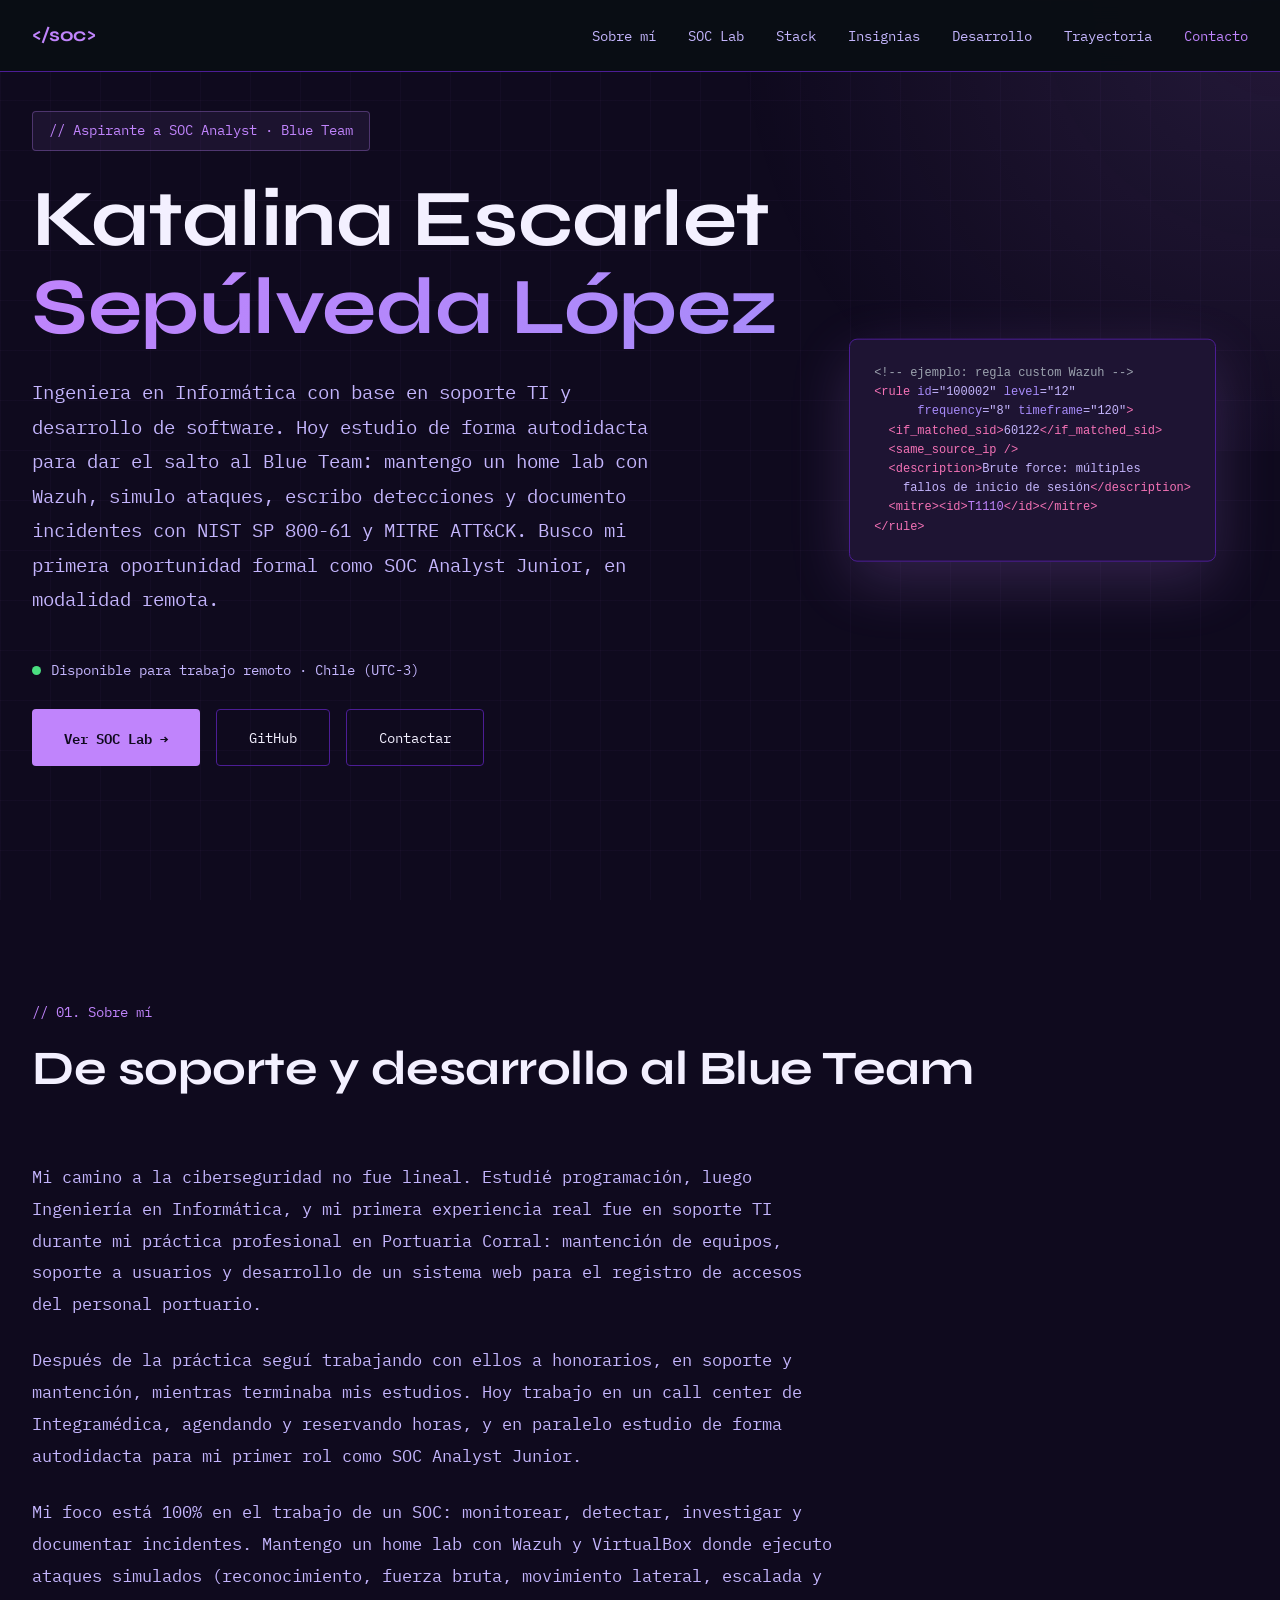
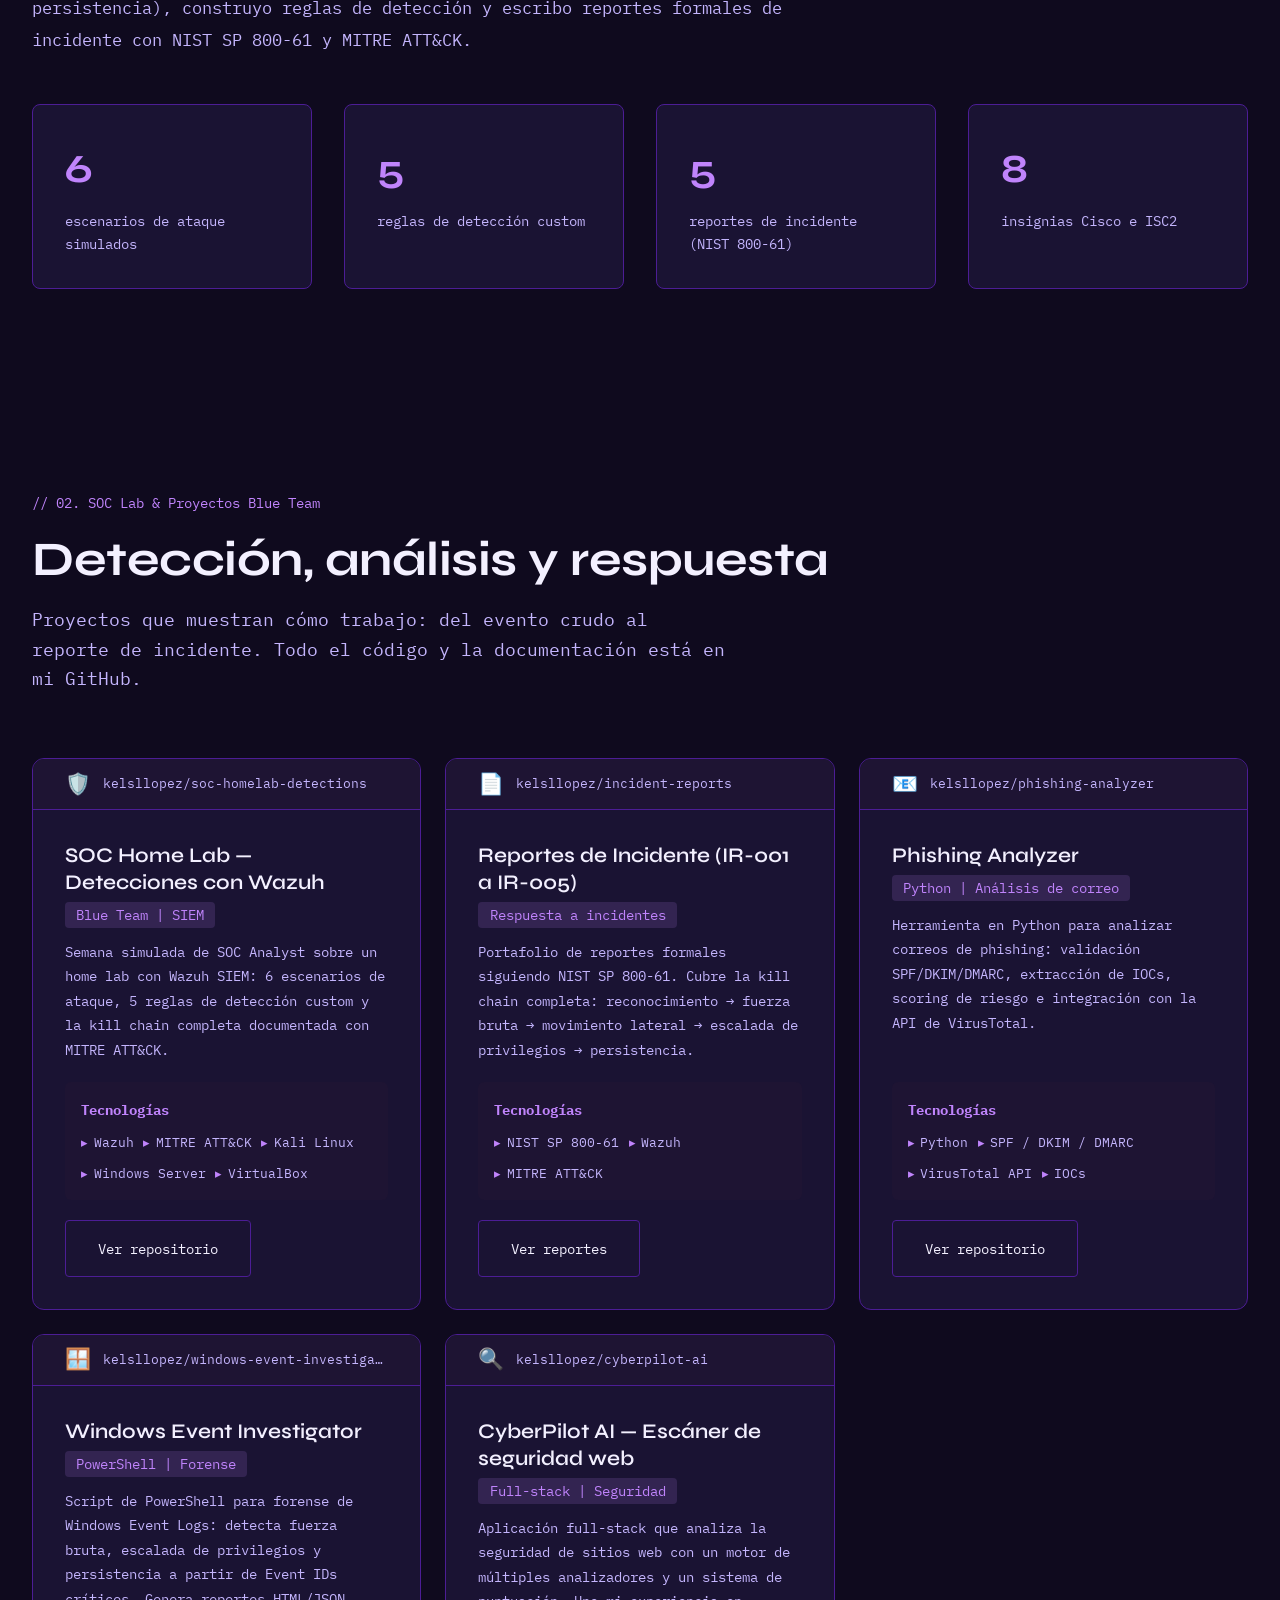
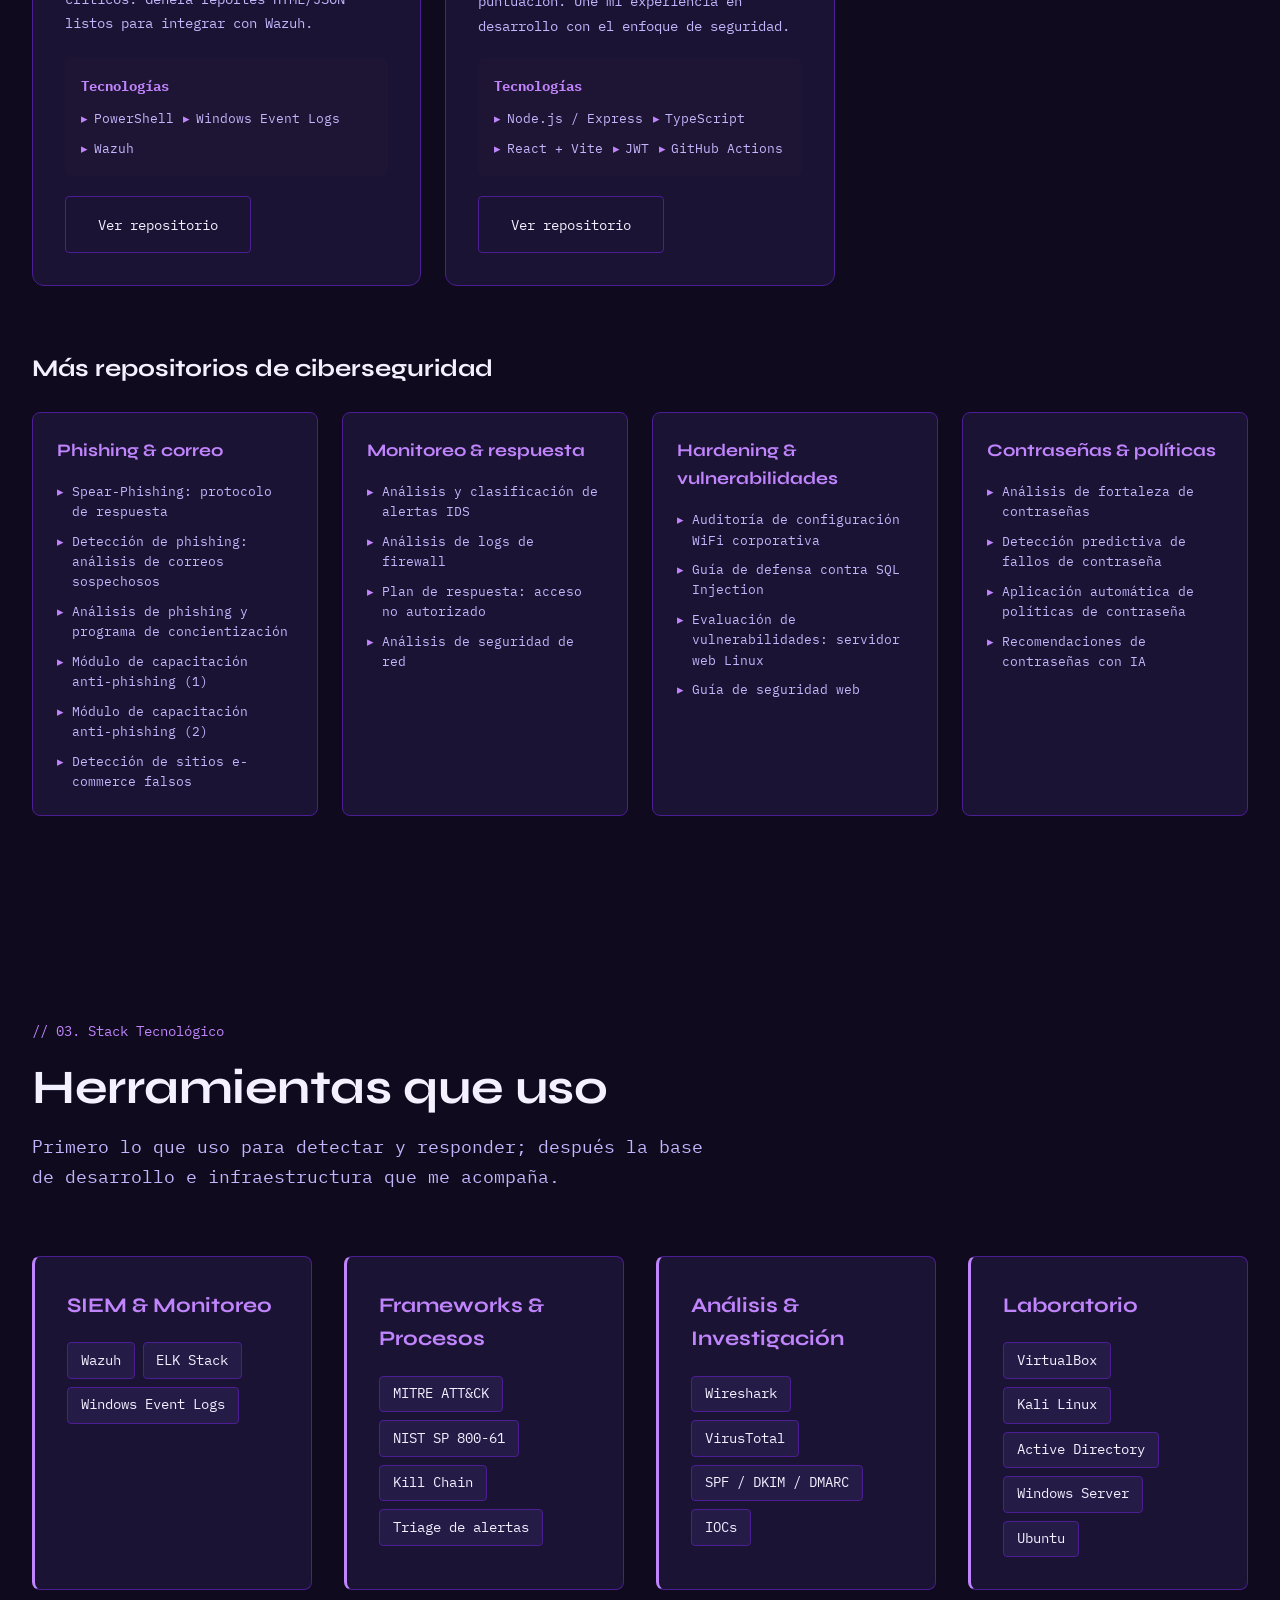
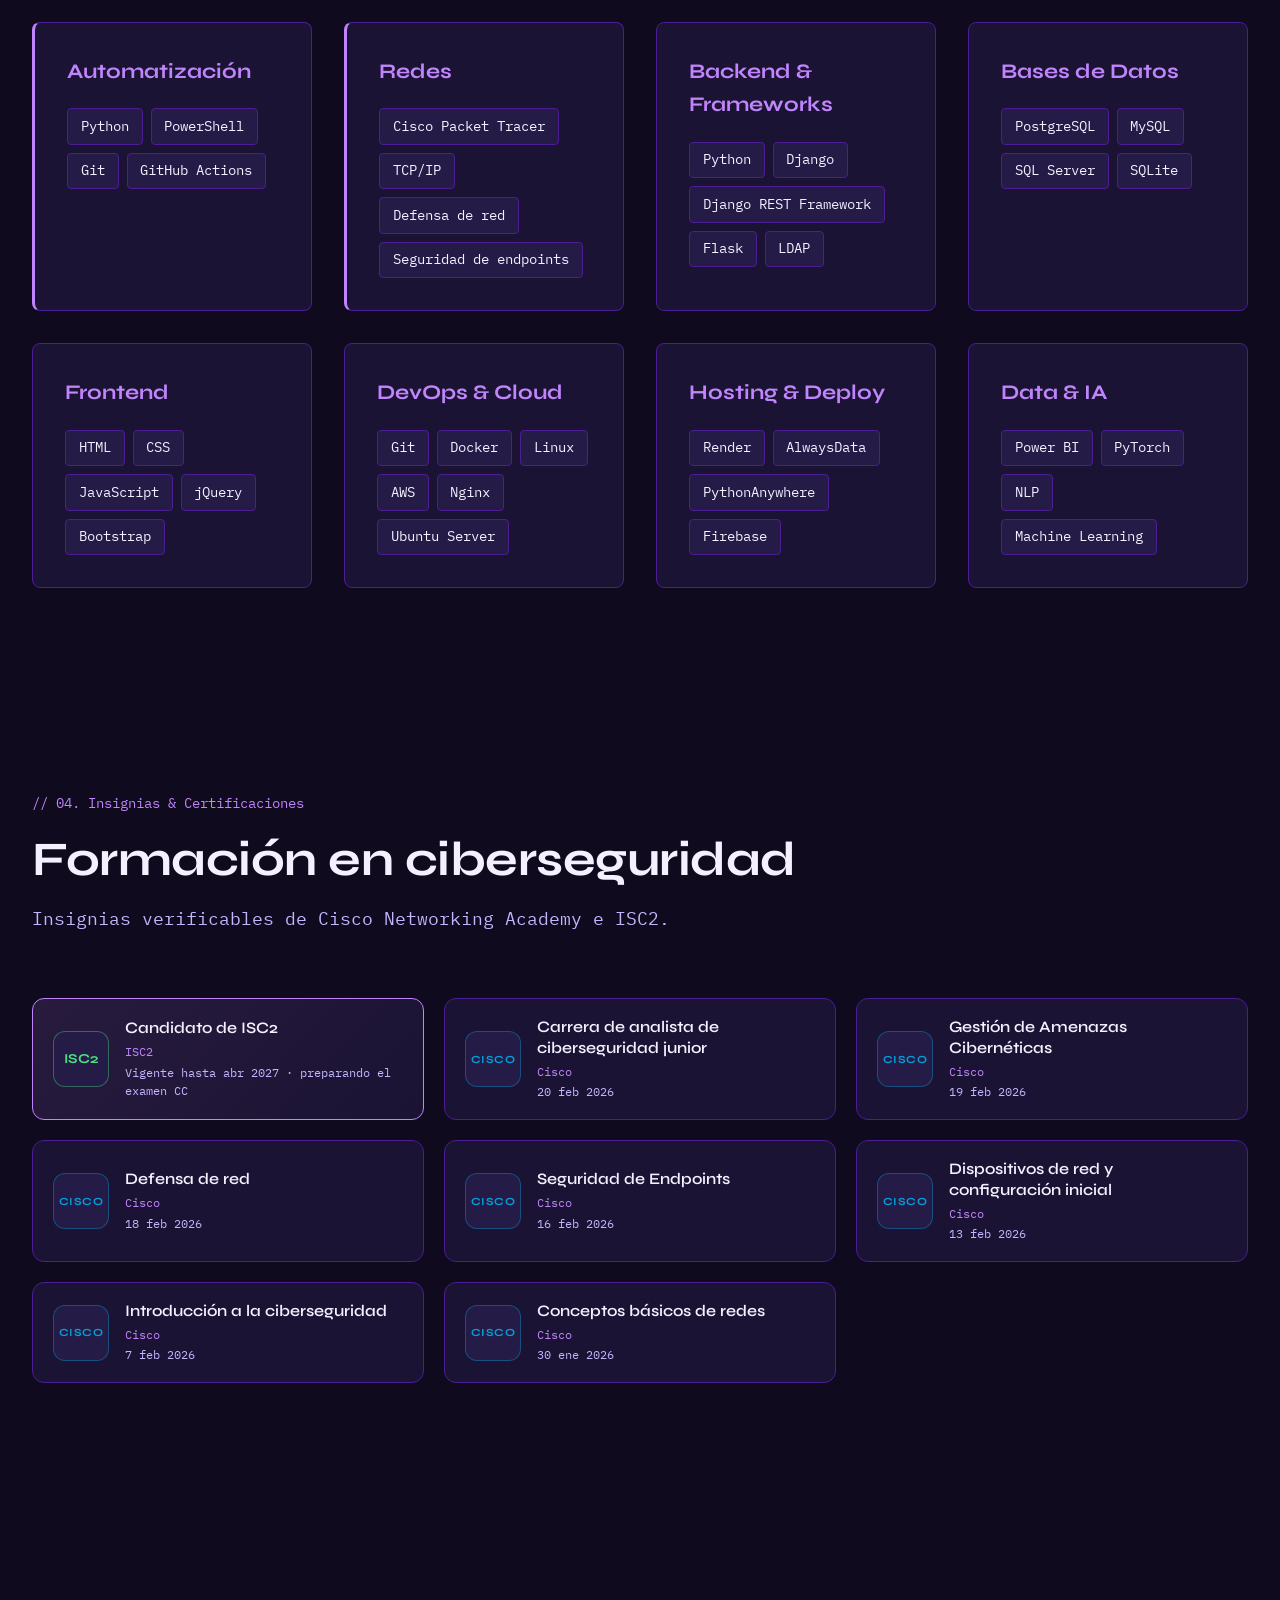
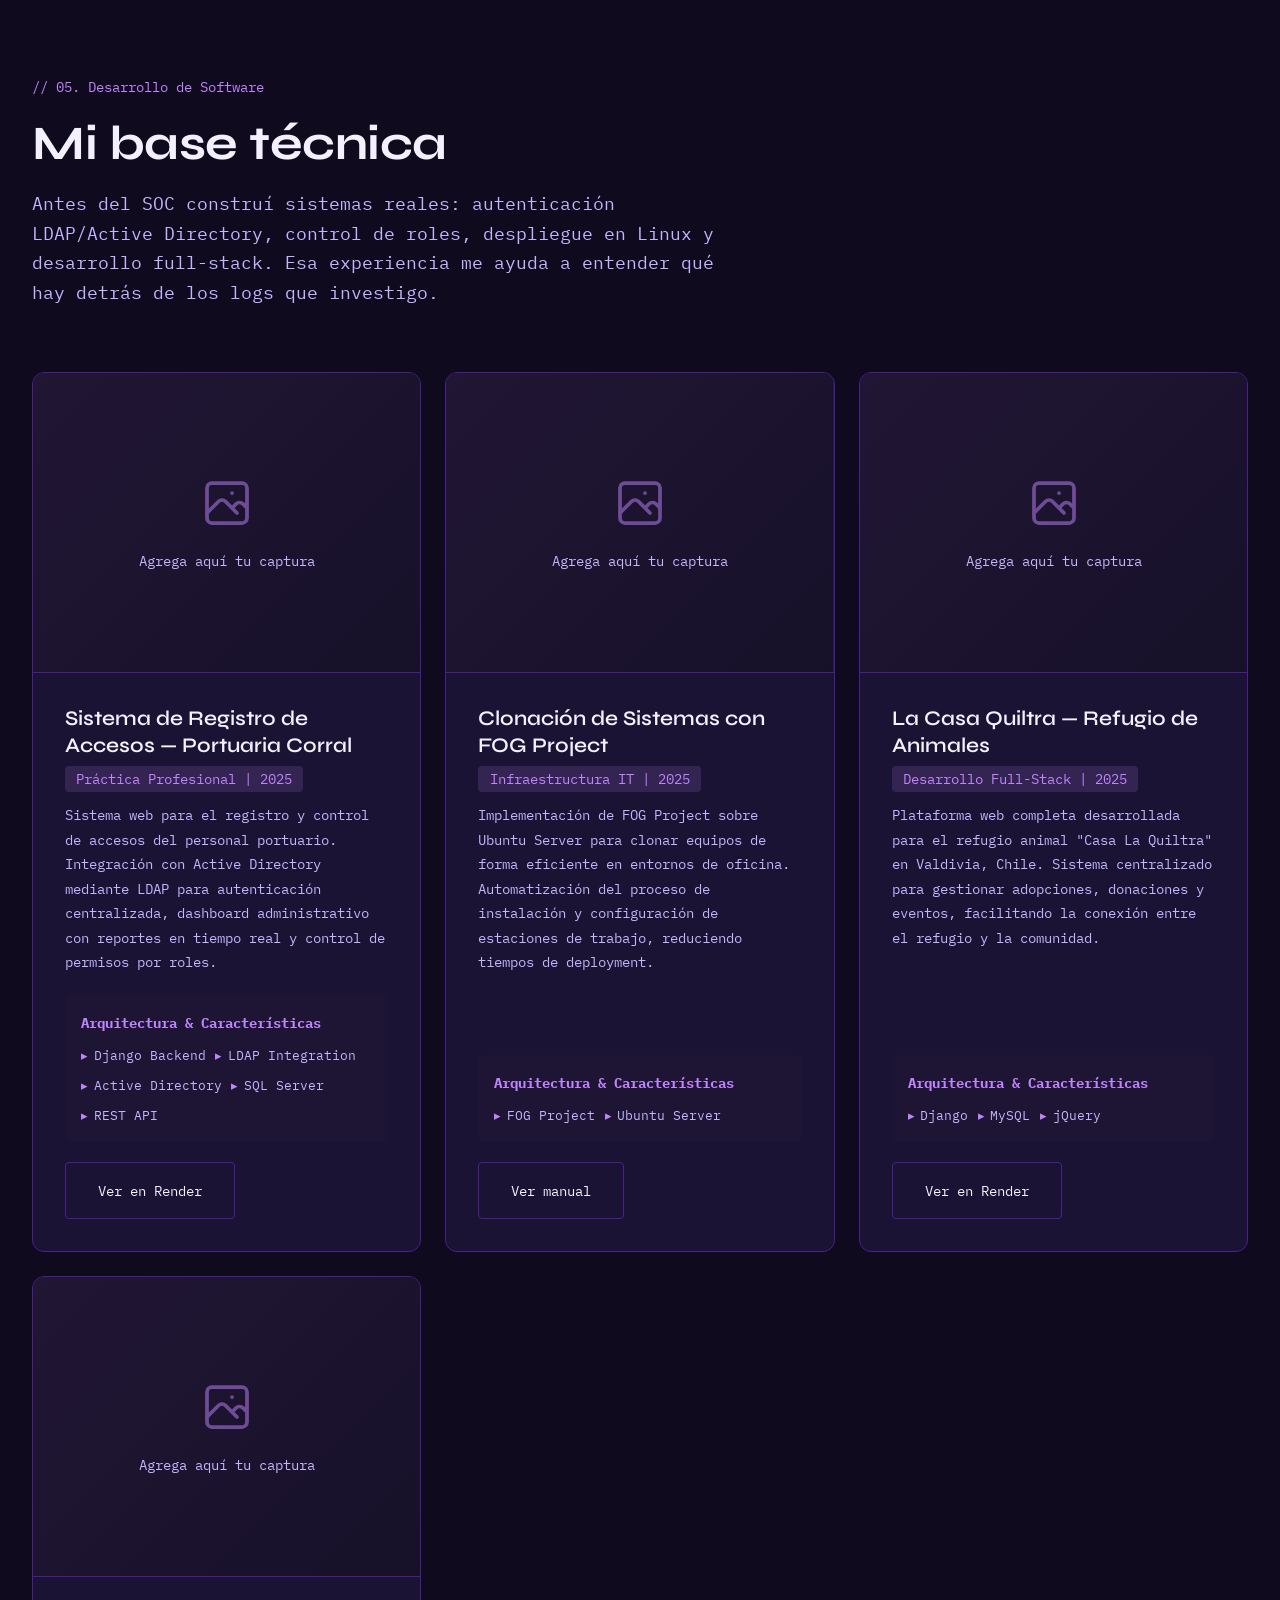
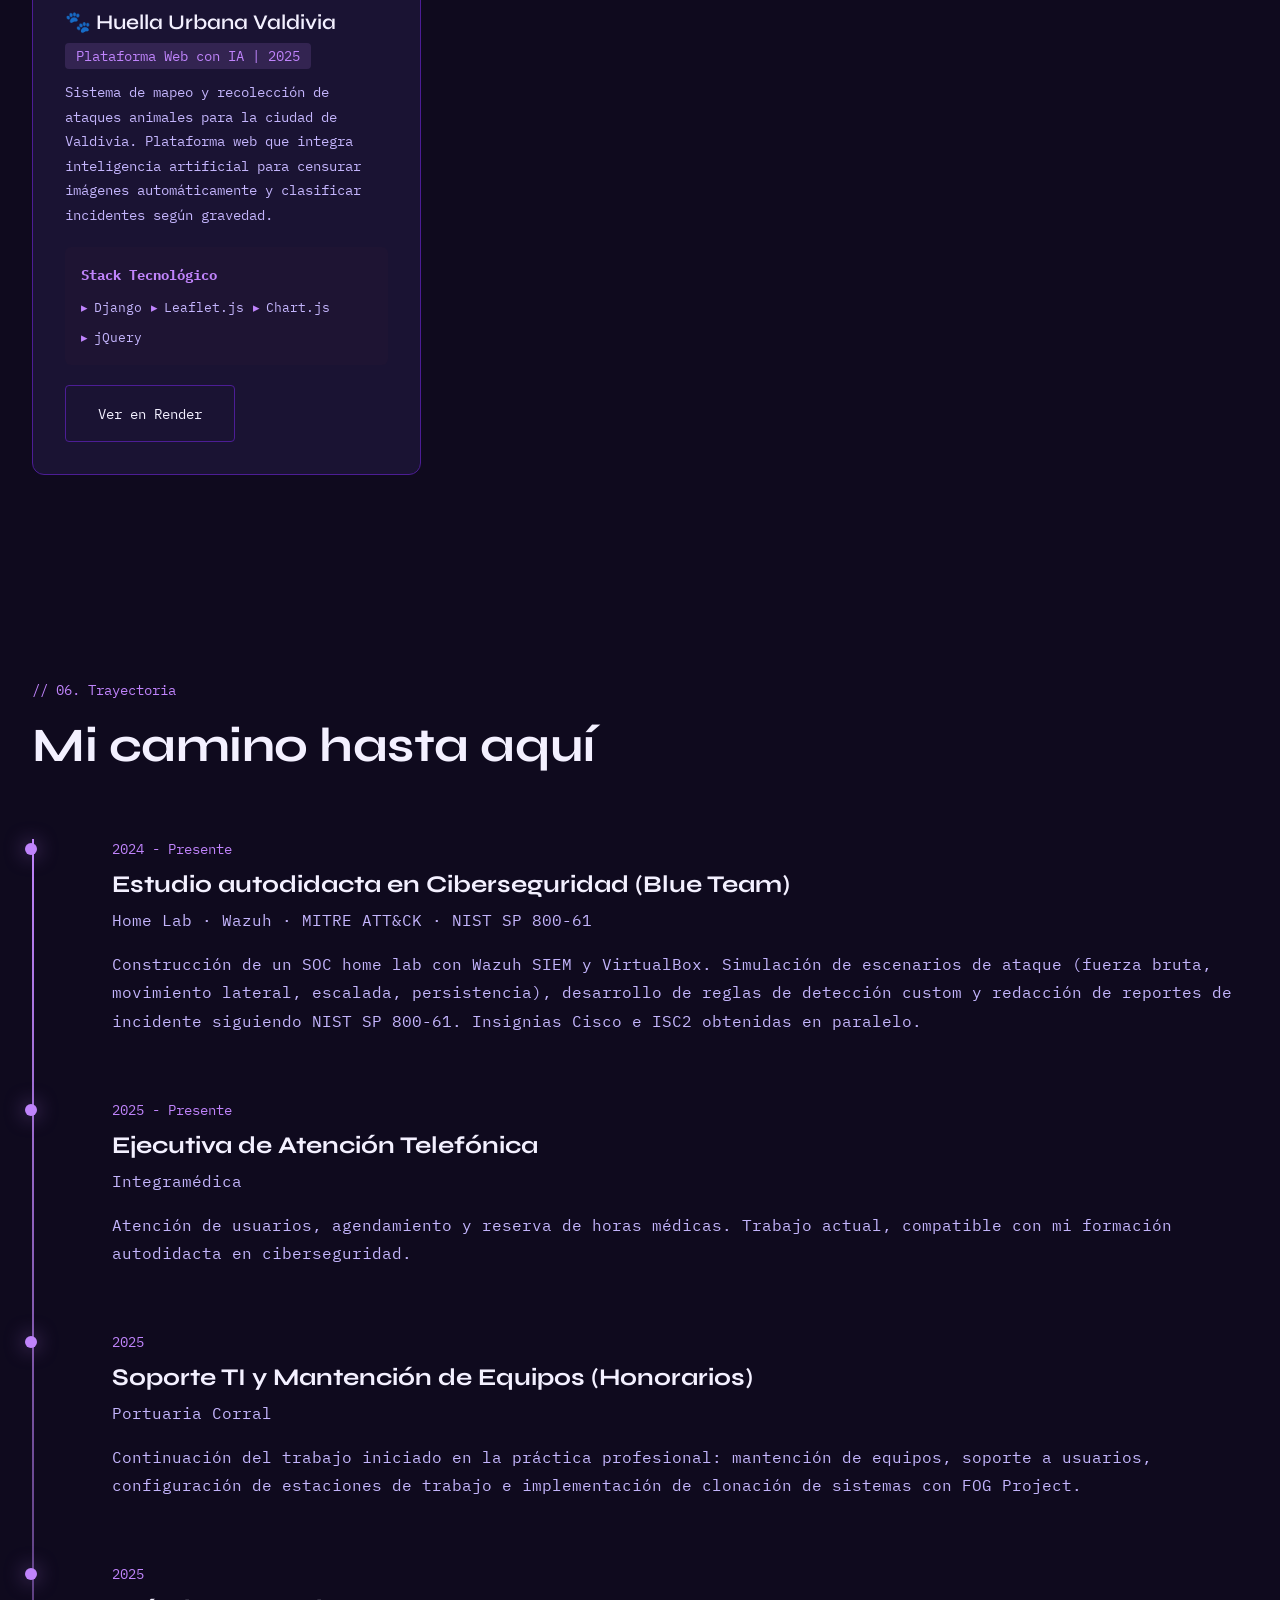
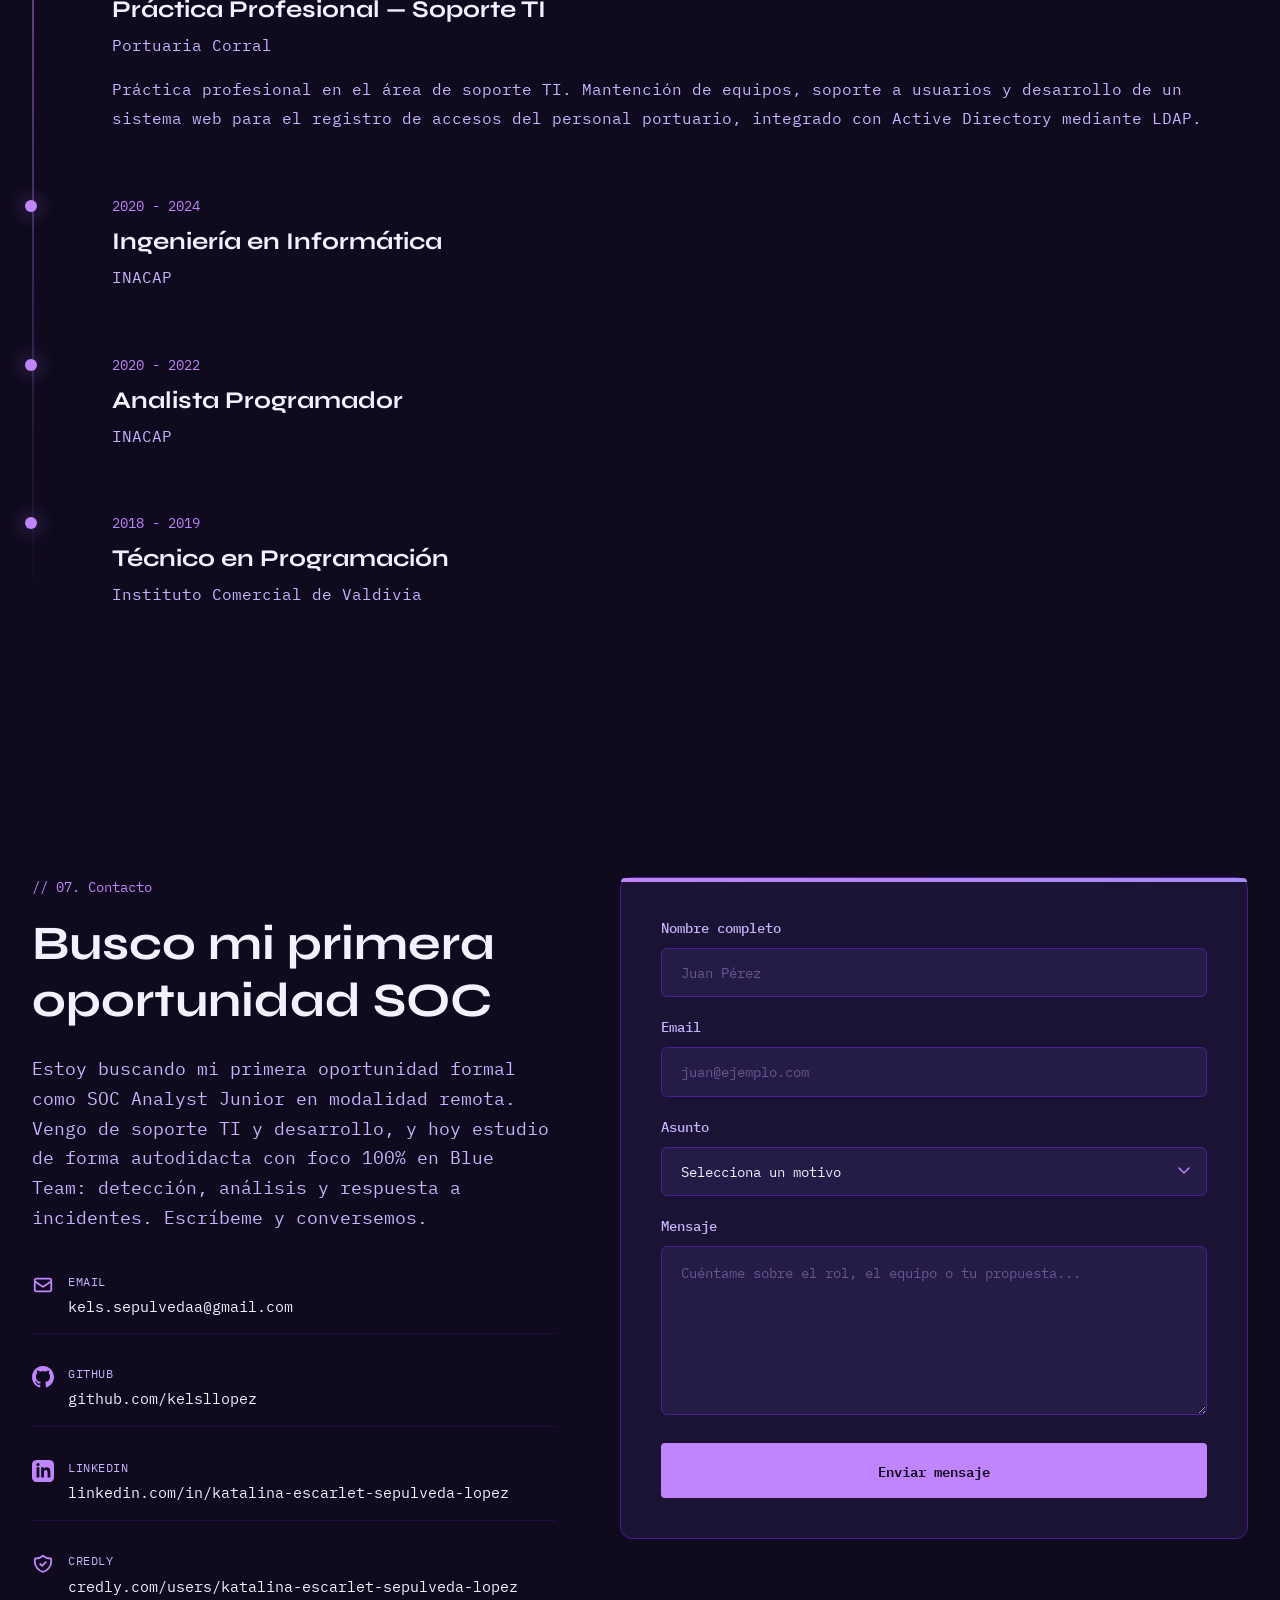
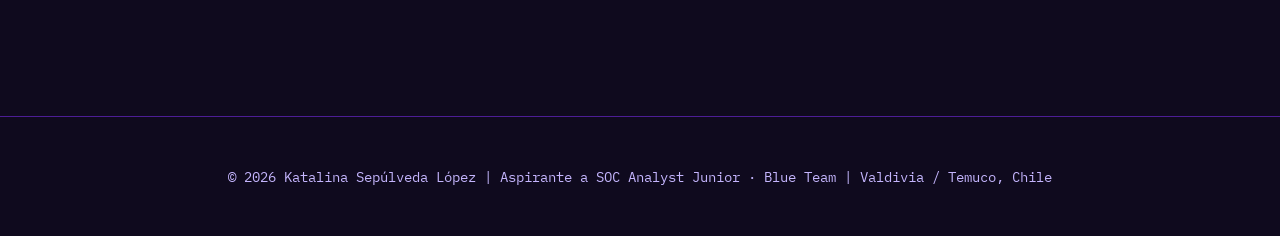
==== commit 979af88e: "qqqqqqqqqq qaaaaaaaaaaaaaaaaaaaaaaaaaaaaaaaaaaaa" ====
--- a/index.html
+++ b/index.html
@@ -3,10 +3,10 @@
 <head>
     <meta charset="UTF-8">
     <meta name="viewport" content="width=device-width, initial-scale=1.0">
-    <title>Katalina Sepúlveda | SOC Analyst Junior · Blue Team</title>
+    <title>Katalina Sepúlveda | Aspirante a SOC Analyst Junior · Blue Team</title>
     <meta name="description" content="Portafolio de Katalina Sepúlveda, aspirante a SOC Analyst Junior (Blue Team). Home lab con Wazuh, detecciones MITRE ATT&CK, reportes de incidente NIST SP 800-61 e insignias Cisco e ISC2. Disponible para trabajo remoto.">
     <meta name="keywords" content="Katalina Sepúlveda, SOC Analyst Junior, Blue Team, Wazuh, SIEM, MITRE ATT&CK, NIST 800-61, ciberseguridad, Chile, remoto, portafolio">
-    <meta property="og:title" content="Katalina Sepúlveda | SOC Analyst Junior · Blue Team">
+    <meta property="og:title" content="Katalina Sepúlveda | Aspirante a SOC Analyst Junior · Blue Team">
     <meta property="og:description" content="Home lab Wazuh, detecciones MITRE ATT&CK y reportes de incidente NIST. Busco mi primera oportunidad como SOC Analyst remoto.">
     <link rel="preconnect" href="https://fonts.googleapis.com">
     <link rel="preconnect" href="https://fonts.gstatic.com" crossorigin>
@@ -39,13 +39,14 @@
     <section class="hero">
         <div class="container">
             <div class="hero-content">
-                <span class="hero-tag">// SOC Analyst Junior · Blue Team</span>
+                <span class="hero-tag">// Aspirante a SOC Analyst · Blue Team</span>
                 <h1>Katalina Escarlet <span class="highlight">Sepúlveda López</span></h1>
                 <p class="hero-subtitle">
                     Ingeniera en Informática con base en soporte TI y desarrollo de software.
-                    Hoy mi foco es el Blue Team: opero un home lab con Wazuh, simulo ataques,
-                    escribo detecciones y documento incidentes con NIST SP 800-61 y MITRE ATT&amp;CK.
-                    Busco mi primera oportunidad formal como SOC Analyst, en modalidad remota.
+                    Hoy estudio de forma autodidacta para dar el salto al Blue Team: mantengo
+                    un home lab con Wazuh, simulo ataques, escribo detecciones y documento
+                    incidentes con NIST SP 800-61 y MITRE ATT&amp;CK. Busco mi primera
+                    oportunidad formal como SOC Analyst Junior, en modalidad remota.
                 </p>
                 <div class="hero-status">
                     <span class="status-dot"></span> Disponible para trabajo remoto · Chile (UTC-3)
@@ -90,16 +91,18 @@
                     </p>
                     <p>
                         Después de la práctica seguí trabajando con ellos a honorarios, en
-                        soporte y mantención, mientras terminaba mis estudios. Hoy mi foco
-                        está 100% en dar el salto al Blue Team.
+                        soporte y mantención, mientras terminaba mis estudios. Hoy trabajo
+                        en un call center de Integramédica, agendando y reservando horas,
+                        y en paralelo estudio de forma autodidacta para mi primer rol como
+                        SOC Analyst Junior.
                     </p>
                     <p>
-                        Mi trabajo actual es el de un SOC: monitorear, detectar, investigar
-                        y documentar. Mantengo un home lab con Wazuh y VirtualBox donde
-                        ejecuto ataques simulados (reconocimiento, fuerza bruta, movimiento
-                        lateral, escalada y persistencia), construyo reglas de detección
-                        y escribo reportes formales de incidente con NIST SP 800-61 y
-                        MITRE ATT&amp;CK.
+                        Mi foco está 100% en el trabajo de un SOC: monitorear, detectar,
+                        investigar y documentar incidentes. Mantengo un home lab con Wazuh
+                        y VirtualBox donde ejecuto ataques simulados (reconocimiento,
+                        fuerza bruta, movimiento lateral, escalada y persistencia), construyo
+                        reglas de detección y escribo reportes formales de incidente con
+                        NIST SP 800-61 y MITRE ATT&amp;CK.
                     </p>
                 </div>
             </div>
@@ -757,7 +760,7 @@
             <div class="timeline">
                 <div class="timeline-item" data-animate>
                     <div class="timeline-date">2024 - Presente</div>
-                    <h3 class="timeline-title">Preparación autodidacta en Ciberseguridad (Blue Team)</h3>
+                    <h3 class="timeline-title">Estudio autodidacta en Ciberseguridad (Blue Team)</h3>
                     <div class="timeline-company">Home Lab · Wazuh · MITRE ATT&amp;CK · NIST SP 800-61</div>
                     <p class="timeline-description">
                         Construcción de un SOC home lab con Wazuh SIEM y VirtualBox.
@@ -765,6 +768,17 @@
                         escalada, persistencia), desarrollo de reglas de detección custom y
                         redacción de reportes de incidente siguiendo NIST SP 800-61.
                         Insignias Cisco e ISC2 obtenidas en paralelo.
+                    </p>
+                </div>
+
+                <div class="timeline-item" data-animate>
+                    <div class="timeline-date">2025 - Presente</div>
+                    <h3 class="timeline-title">Ejecutiva de Atención Telefónica</h3>
+                    <div class="timeline-company">Integramédica</div>
+                    <p class="timeline-description">
+                        Atención de usuarios, agendamiento y reserva de horas médicas.
+                        Trabajo actual, compatible con mi formación autodidacta en
+                        ciberseguridad.
                     </p>
                 </div>
 
@@ -822,9 +836,9 @@
                     <h2>Busco mi primera oportunidad SOC</h2>
                     <p class="section-description">
                         Estoy buscando mi primera oportunidad formal como SOC Analyst Junior
-                        en modalidad remota. Vengo de soporte TI y desarrollo, y hoy mi foco
-                        está 100% en Blue Team: detección, análisis y respuesta a incidentes.
-                        Escríbeme y conversemos.
+                        en modalidad remota. Vengo de soporte TI y desarrollo, y hoy estudio
+                        de forma autodidacta con foco 100% en Blue Team: detección, análisis
+                        y respuesta a incidentes. Escríbeme y conversemos.
                     </p>
 
                     <div class="contact-details">
@@ -925,7 +939,7 @@
     <!-- Footer -->
     <footer>
         <div class="container">
-            <p>&copy; 2026 Katalina Sepúlveda López | SOC Analyst Junior · Blue Team | Valdivia / Temuco, Chile</p>
+            <p>&copy; 2026 Katalina Sepúlveda López | Aspirante a SOC Analyst Junior · Blue Team | Valdivia / Temuco, Chile</p>
         </div>
     </footer>
     <script src="js/main.js"></script>
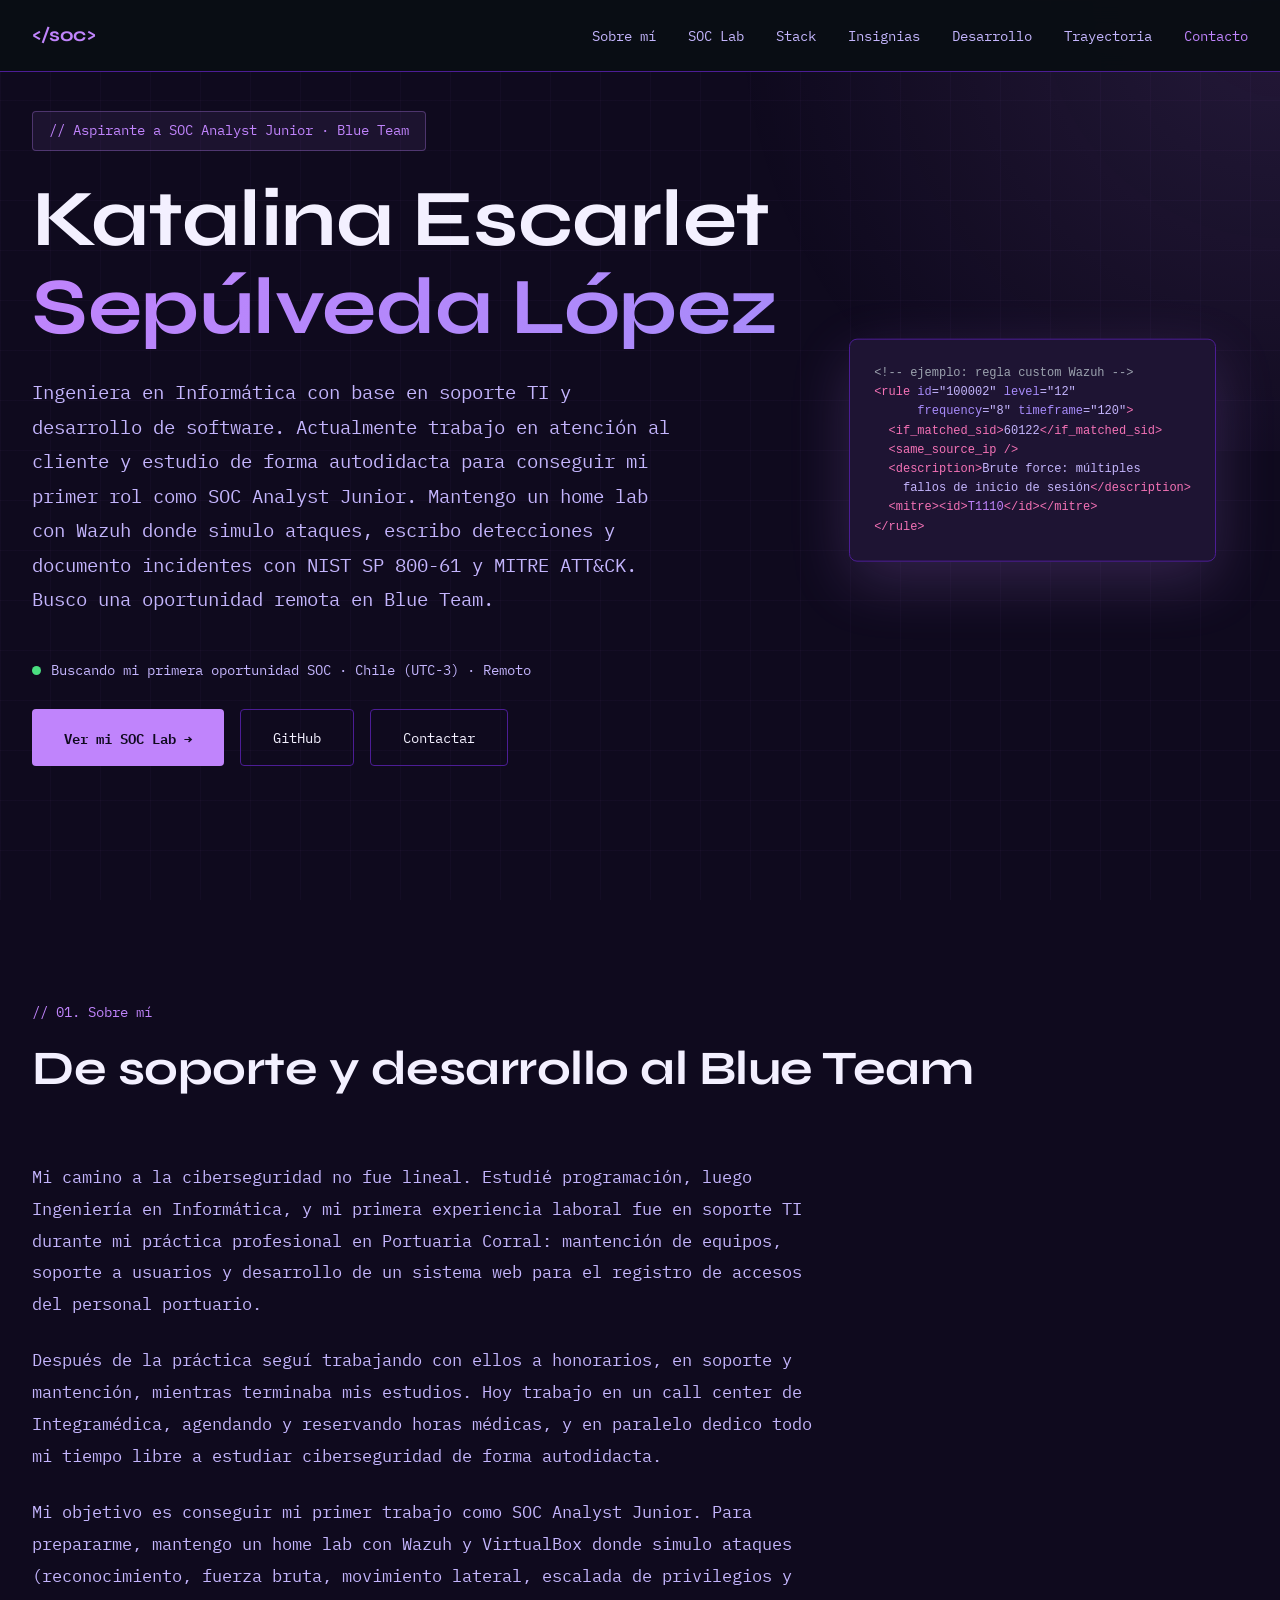
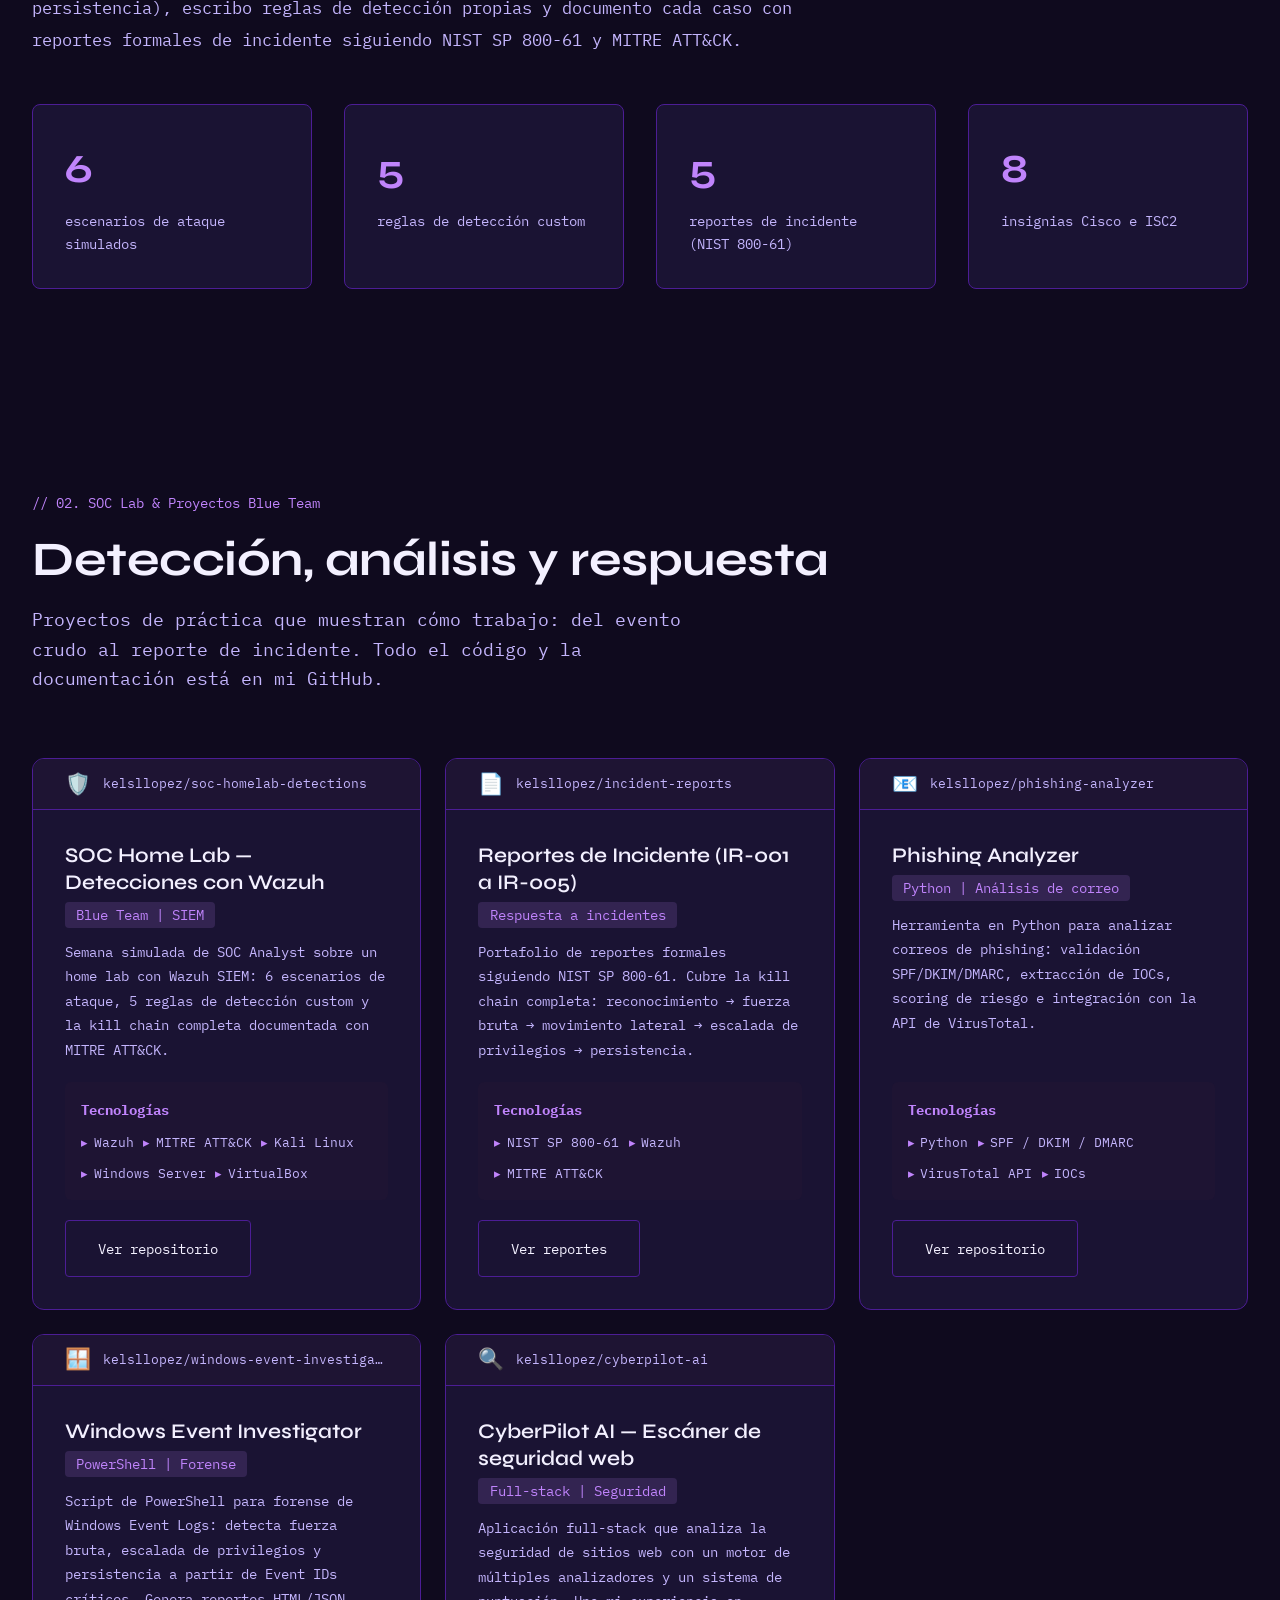
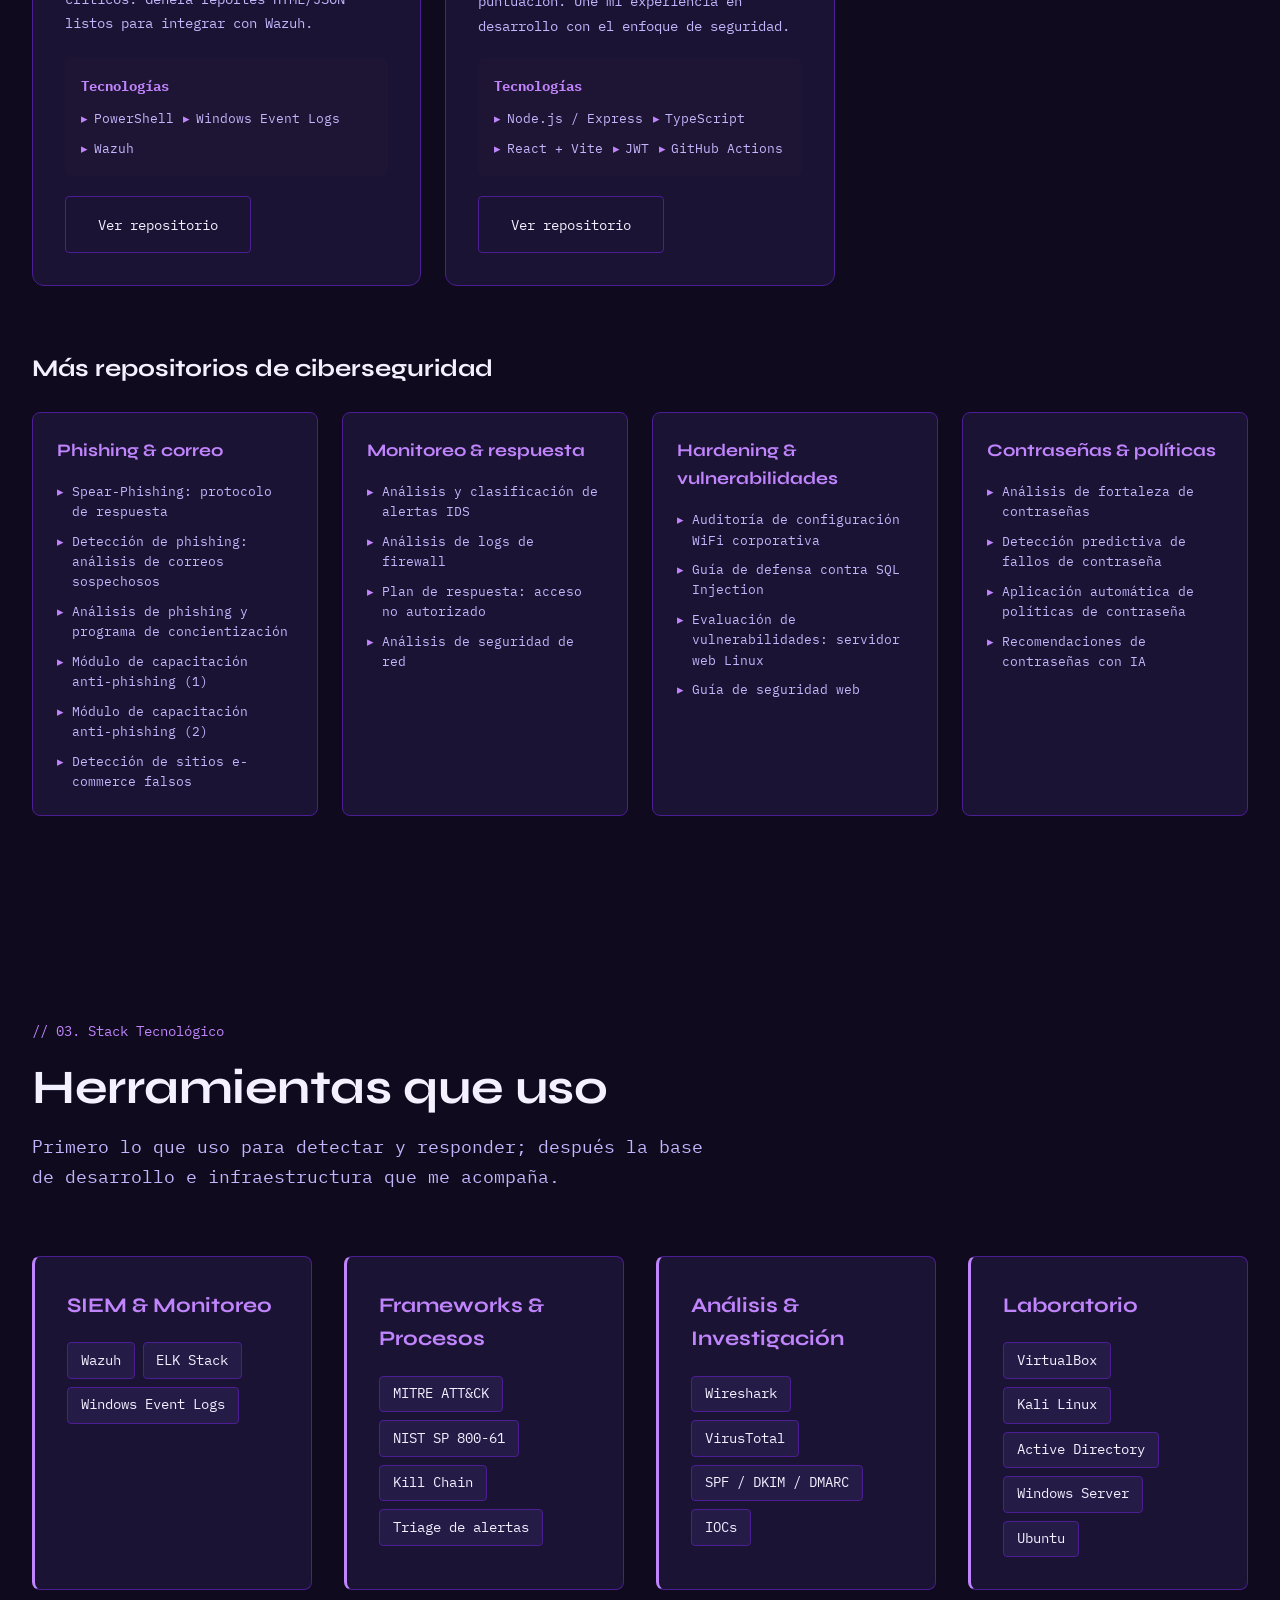
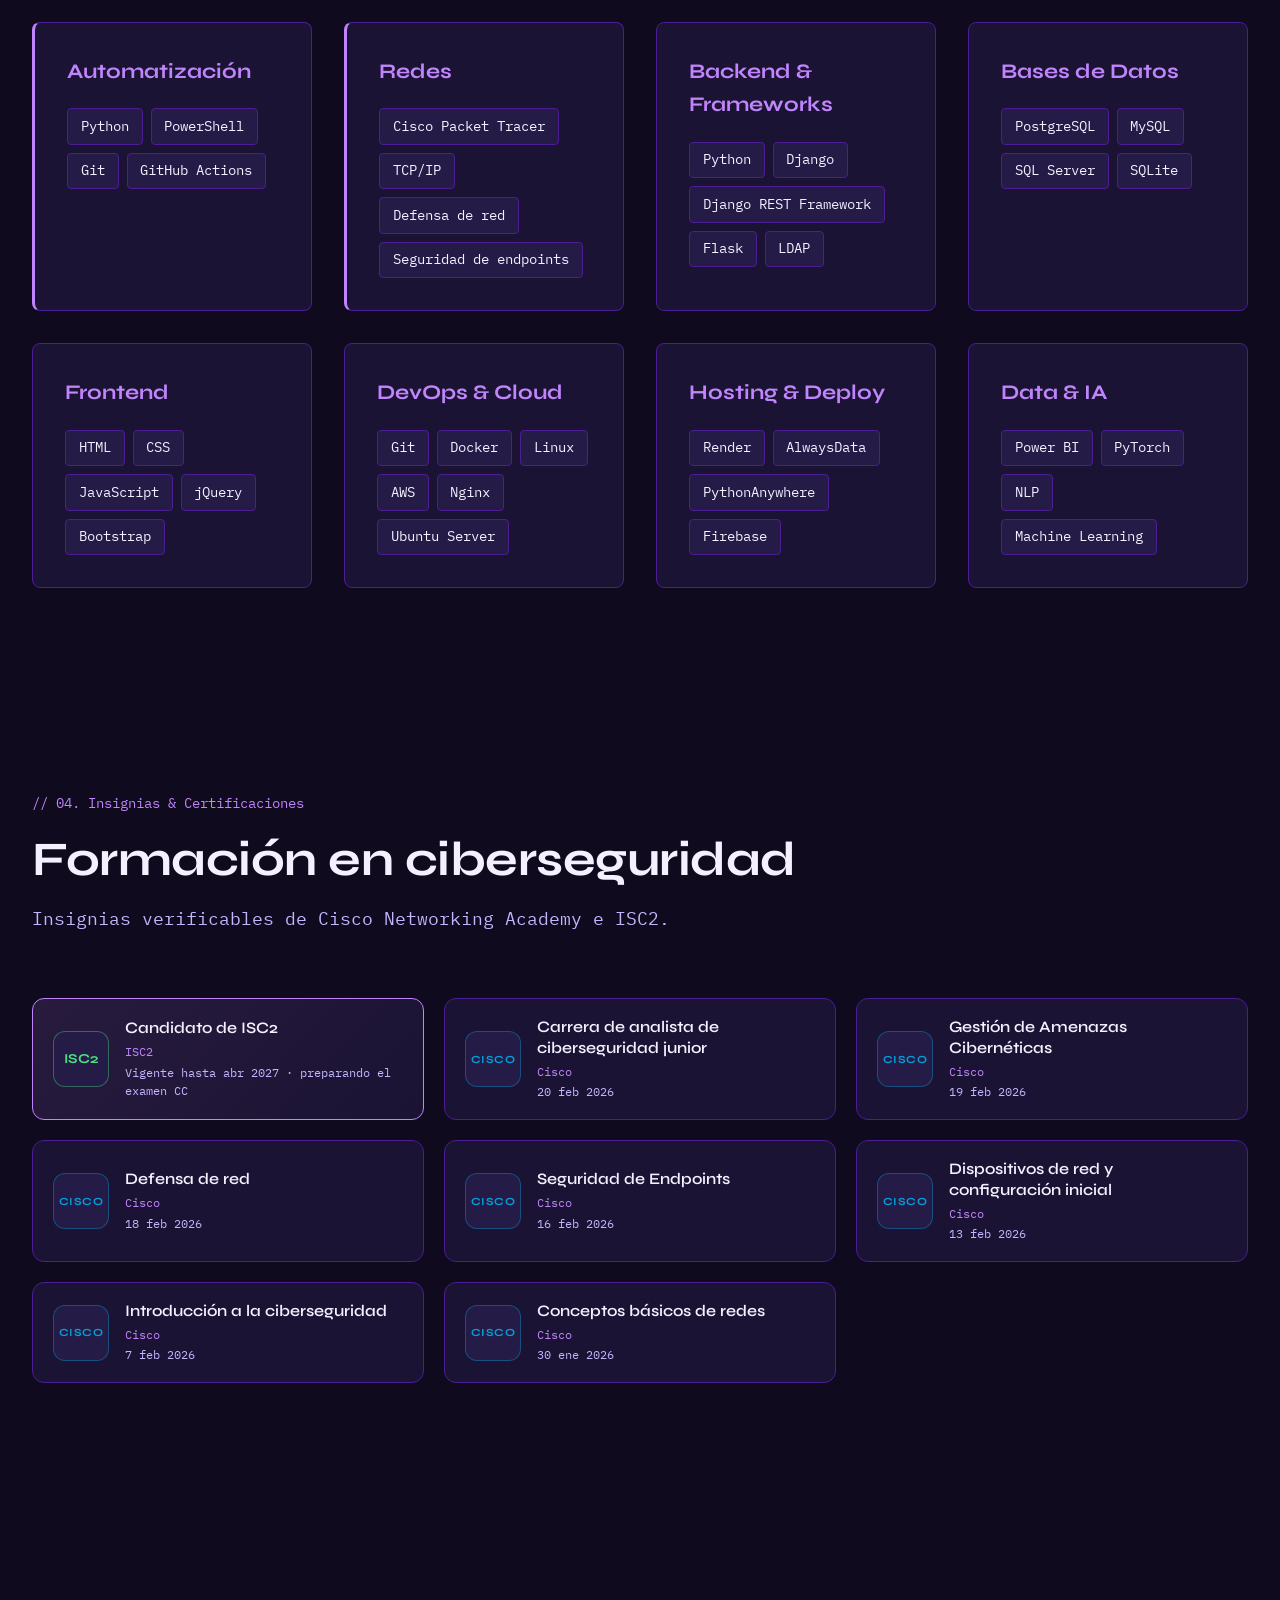
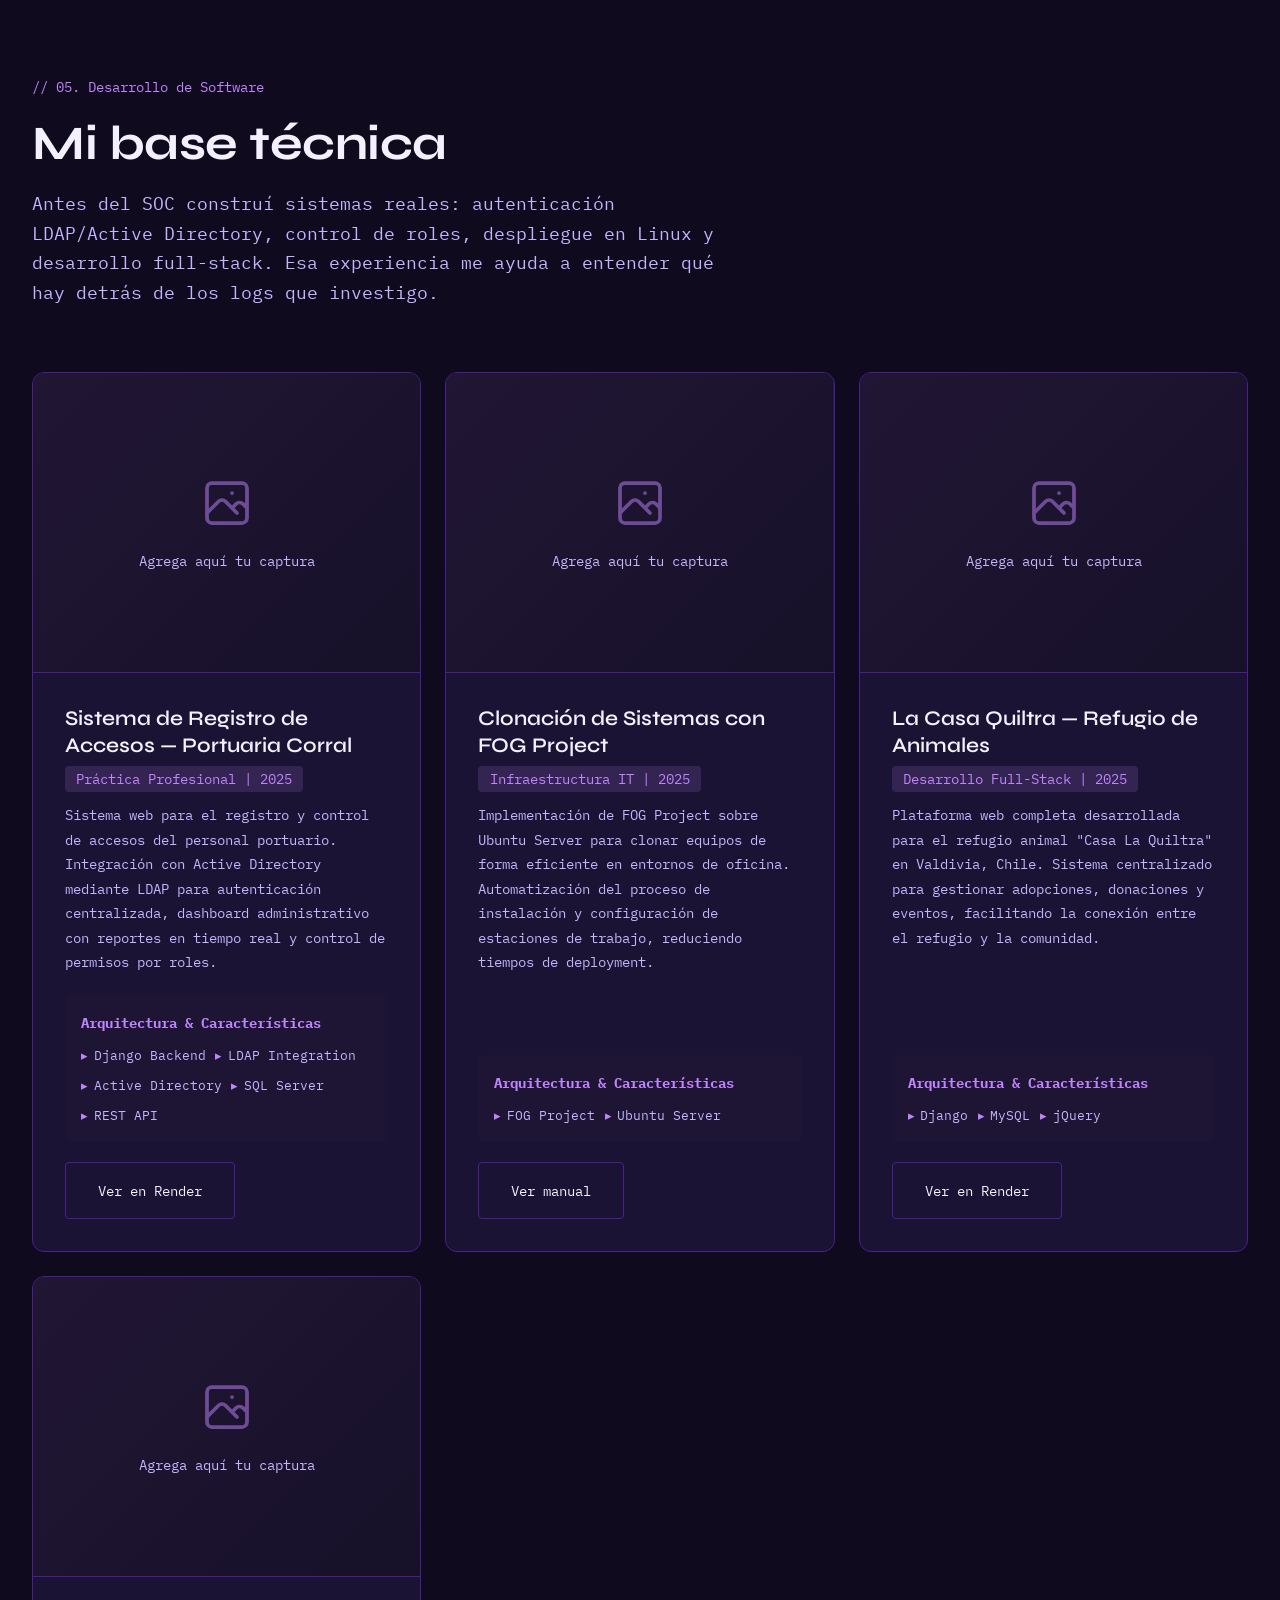
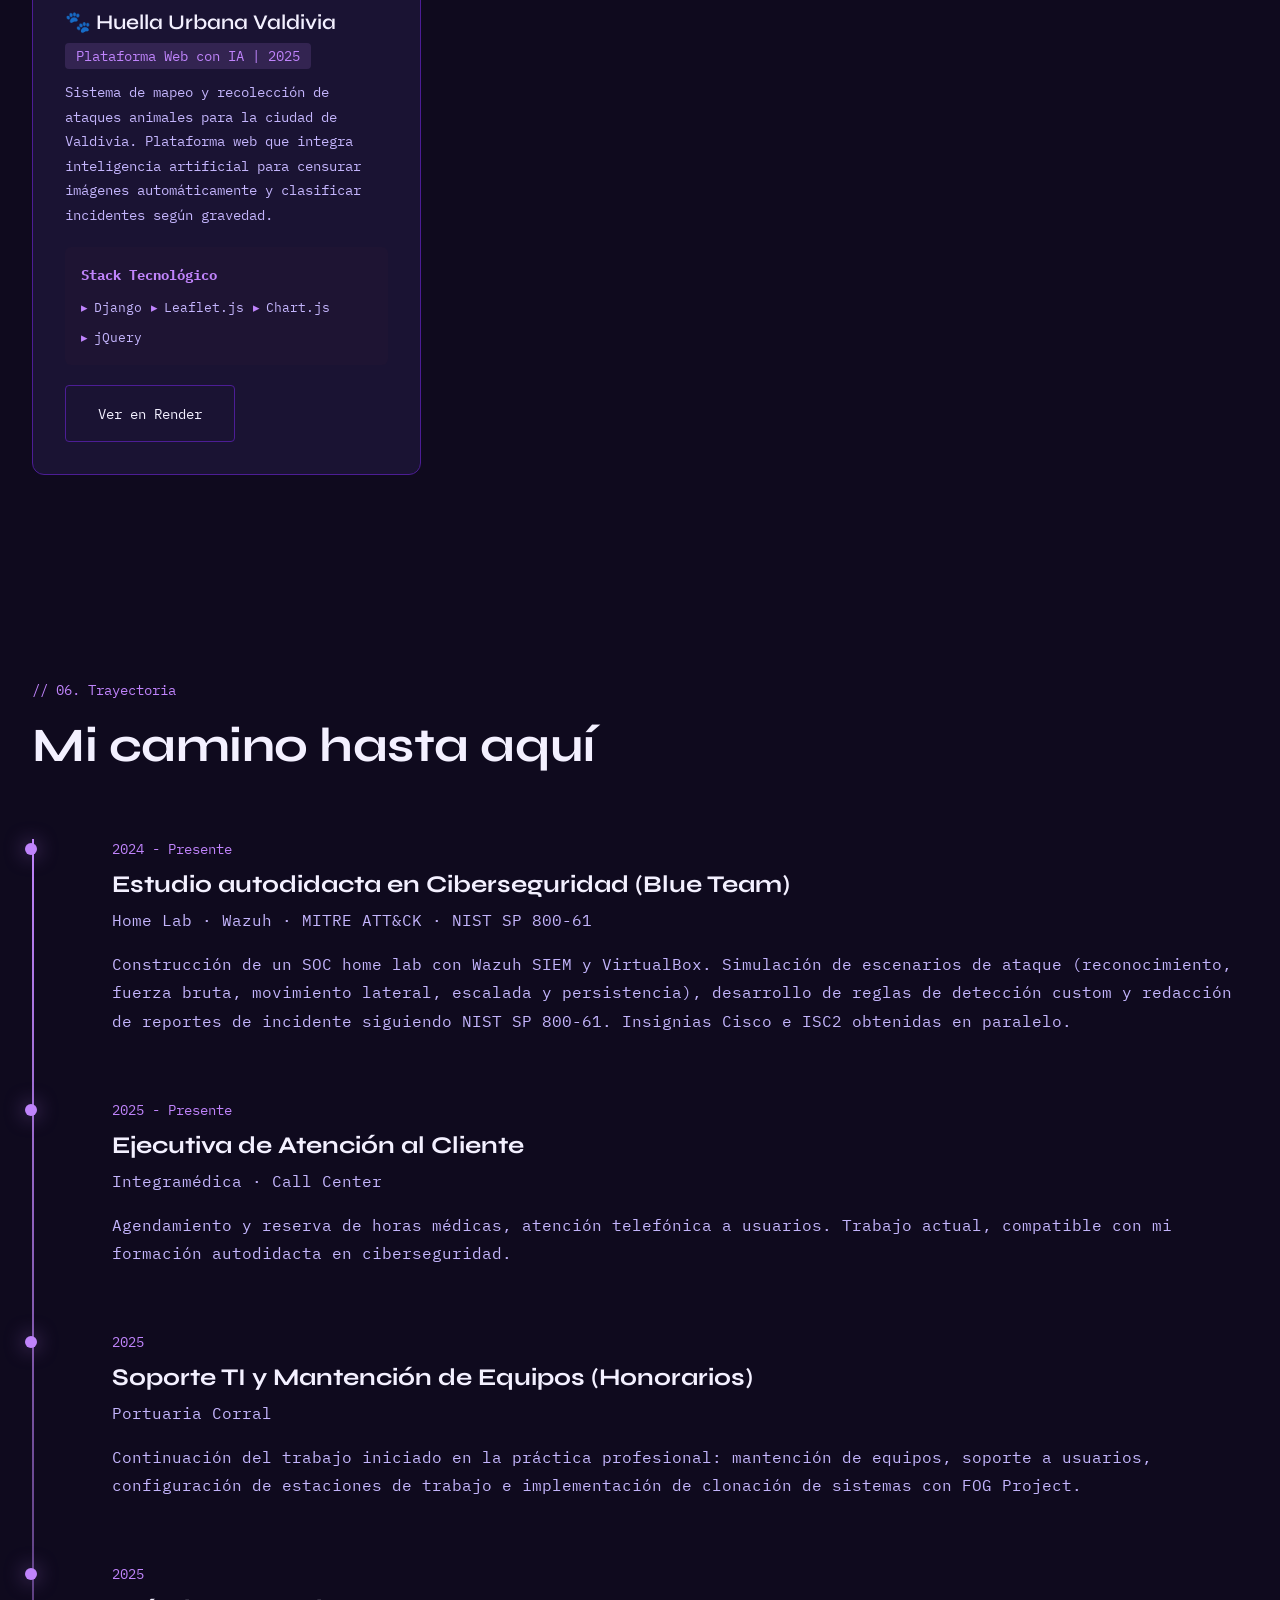
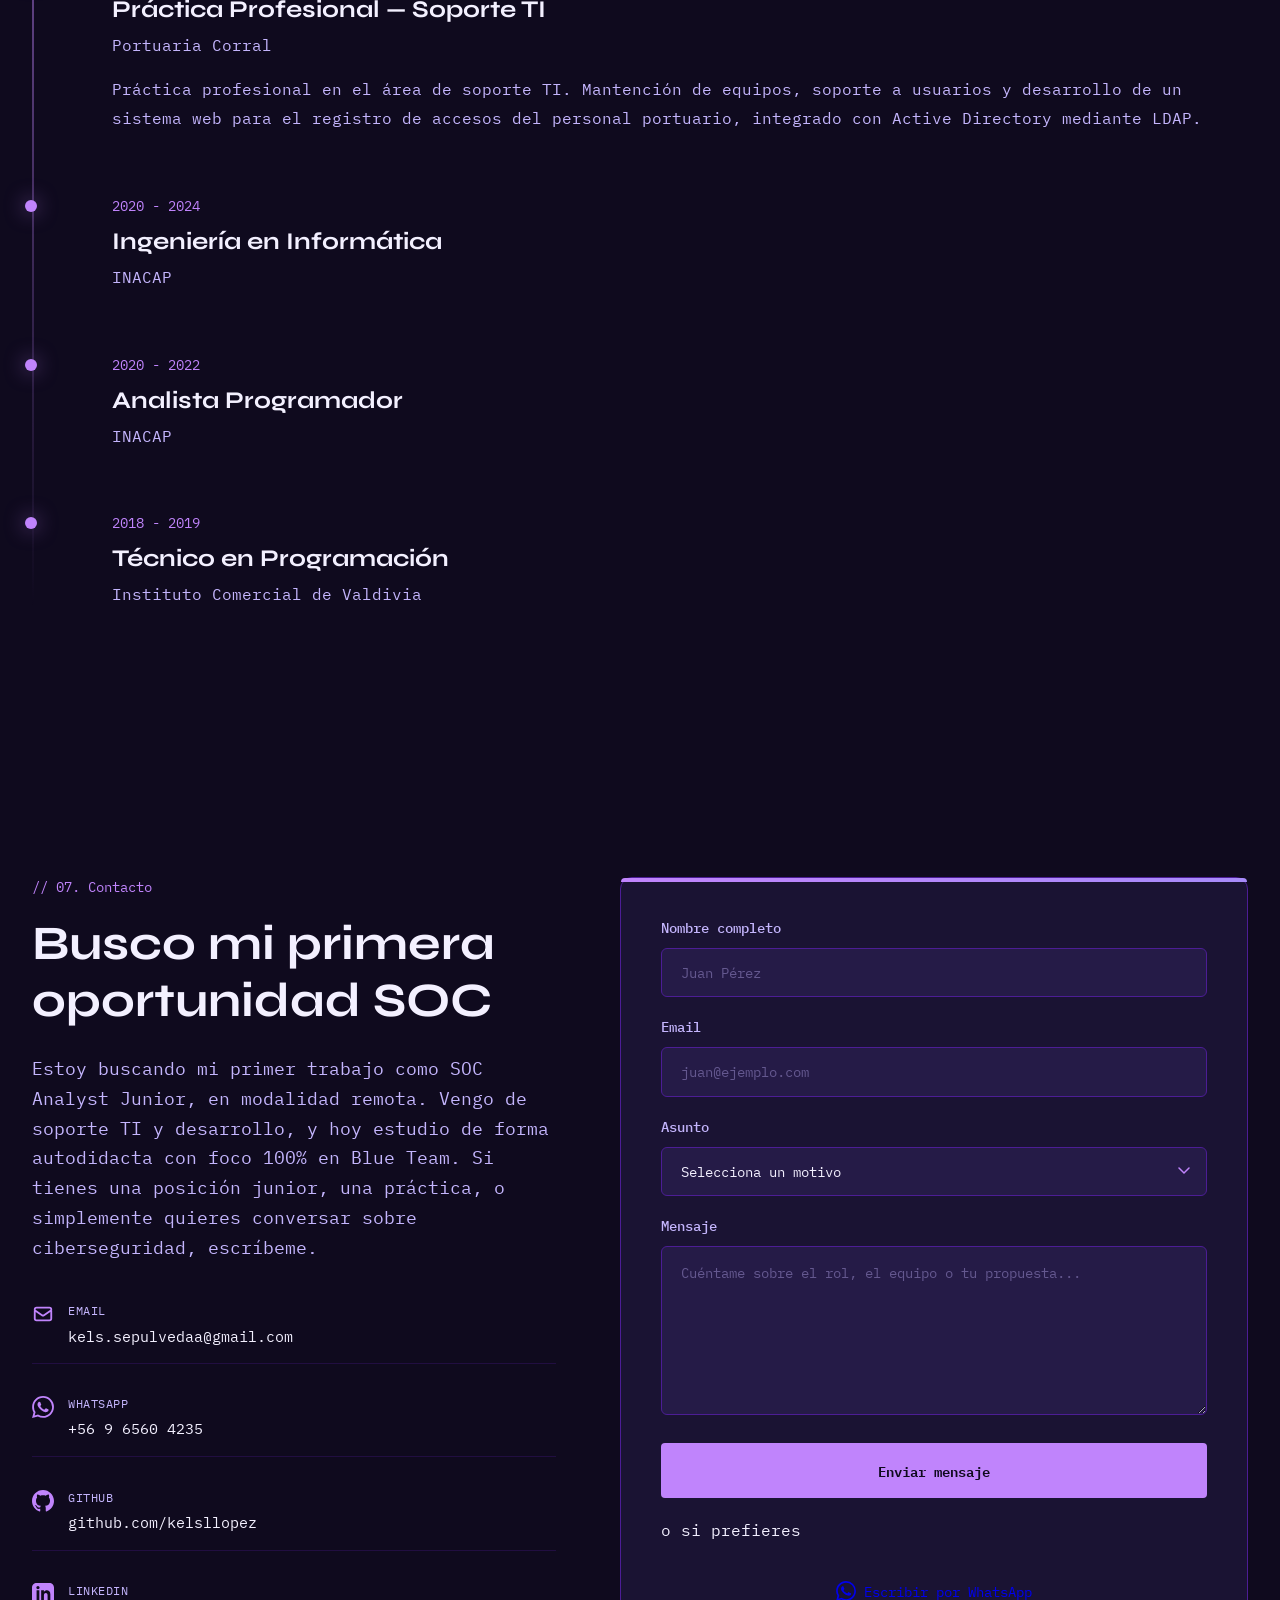
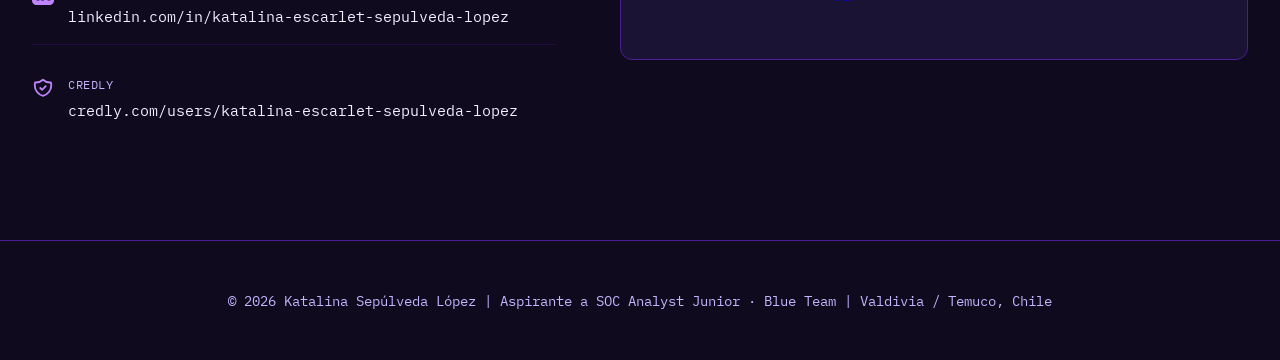
==== commit 235fb196: "qqqqqqqq aaaaaaaaaaaaaaaaaaaaaaaaaaaaaaaaaaaaaa" ====
--- a/index.html
+++ b/index.html
@@ -3,11 +3,11 @@
 <head>
     <meta charset="UTF-8">
     <meta name="viewport" content="width=device-width, initial-scale=1.0">
-    <title>Katalina Sepúlveda | Aspirante a SOC Analyst Junior · Blue Team</title>
-    <meta name="description" content="Portafolio de Katalina Sepúlveda, aspirante a SOC Analyst Junior (Blue Team). Home lab con Wazuh, detecciones MITRE ATT&CK, reportes de incidente NIST SP 800-61 e insignias Cisco e ISC2. Disponible para trabajo remoto.">
+    <title>Katalina Sepúlveda | Aspirante a SOC Analyst Junior</title>
+    <meta name="description" content="Portafolio de Katalina Sepúlveda, aspirante a SOC Analyst Junior. Home lab con Wazuh, detecciones MITRE ATT&CK, reportes de incidente NIST SP 800-61 e insignias Cisco e ISC2. Estudiando de forma autodidacta, disponible para trabajo remoto.">
     <meta name="keywords" content="Katalina Sepúlveda, SOC Analyst Junior, Blue Team, Wazuh, SIEM, MITRE ATT&CK, NIST 800-61, ciberseguridad, Chile, remoto, portafolio">
-    <meta property="og:title" content="Katalina Sepúlveda | Aspirante a SOC Analyst Junior · Blue Team">
-    <meta property="og:description" content="Home lab Wazuh, detecciones MITRE ATT&CK y reportes de incidente NIST. Busco mi primera oportunidad como SOC Analyst remoto.">
+    <meta property="og:title" content="Katalina Sepúlveda | Aspirante a SOC Analyst Junior">
+    <meta property="og:description" content="Estudiando de forma autodidacta para mi primer rol como SOC Analyst Junior. Home lab Wazuh, detecciones MITRE ATT&CK y reportes NIST.">
     <link rel="preconnect" href="https://fonts.googleapis.com">
     <link rel="preconnect" href="https://fonts.gstatic.com" crossorigin>
     <link href="https://fonts.googleapis.com/css2?family=IBM+Plex+Mono:wght@400;500;600&family=Syne:wght@400;600;700&display=swap" rel="stylesheet">
@@ -39,20 +39,20 @@
     <section class="hero">
         <div class="container">
             <div class="hero-content">
-                <span class="hero-tag">// Aspirante a SOC Analyst · Blue Team</span>
+                <span class="hero-tag">// Aspirante a SOC Analyst Junior · Blue Team</span>
                 <h1>Katalina Escarlet <span class="highlight">Sepúlveda López</span></h1>
                 <p class="hero-subtitle">
                     Ingeniera en Informática con base en soporte TI y desarrollo de software.
-                    Hoy estudio de forma autodidacta para dar el salto al Blue Team: mantengo
-                    un home lab con Wazuh, simulo ataques, escribo detecciones y documento
-                    incidentes con NIST SP 800-61 y MITRE ATT&amp;CK. Busco mi primera
-                    oportunidad formal como SOC Analyst Junior, en modalidad remota.
+                    Actualmente trabajo en atención al cliente y estudio de forma autodidacta
+                    para conseguir mi primer rol como SOC Analyst Junior. Mantengo un home lab
+                    con Wazuh donde simulo ataques, escribo detecciones y documento incidentes
+                    con NIST SP 800-61 y MITRE ATT&amp;CK. Busco una oportunidad remota en Blue Team.
                 </p>
                 <div class="hero-status">
-                    <span class="status-dot"></span> Disponible para trabajo remoto · Chile (UTC-3)
+                    <span class="status-dot"></span> Buscando mi primera oportunidad SOC · Chile (UTC-3) · Remoto
                 </div>
                 <div class="hero-cta">
-                    <a href="#soc" class="btn btn-primary">Ver SOC Lab →</a>
+                    <a href="#soc" class="btn btn-primary">Ver mi SOC Lab →</a>
                     <a href="https://github.com/kelsllopez" target="_blank" rel="noopener" class="btn btn-secondary">GitHub</a>
                     <a href="#contact" class="btn btn-secondary">Contactar</a>
                 </div>
@@ -83,26 +83,24 @@
             <div class="about-content">
                 <div class="about-text" data-animate>
                     <p>
-                        Mi camino a la ciberseguridad no fue lineal. Estudié programación,
-                        luego Ingeniería en Informática, y mi primera experiencia real fue en
-                        soporte TI durante mi práctica profesional en Portuaria Corral:
-                        mantención de equipos, soporte a usuarios y desarrollo de un sistema
-                        web para el registro de accesos del personal portuario.
+                        Mi camino a la ciberseguridad no fue lineal. Estudié programación, luego
+                        Ingeniería en Informática, y mi primera experiencia laboral fue en soporte
+                        TI durante mi práctica profesional en Portuaria Corral: mantención de equipos,
+                        soporte a usuarios y desarrollo de un sistema web para el registro de accesos
+                        del personal portuario.
                     </p>
                     <p>
-                        Después de la práctica seguí trabajando con ellos a honorarios, en
-                        soporte y mantención, mientras terminaba mis estudios. Hoy trabajo
-                        en un call center de Integramédica, agendando y reservando horas,
-                        y en paralelo estudio de forma autodidacta para mi primer rol como
-                        SOC Analyst Junior.
+                        Después de la práctica seguí trabajando con ellos a honorarios, en soporte y
+                        mantención, mientras terminaba mis estudios. Hoy trabajo en un call center
+                        de Integramédica, agendando y reservando horas médicas, y en paralelo dedico
+                        todo mi tiempo libre a estudiar ciberseguridad de forma autodidacta.
                     </p>
                     <p>
-                        Mi foco está 100% en el trabajo de un SOC: monitorear, detectar,
-                        investigar y documentar incidentes. Mantengo un home lab con Wazuh
-                        y VirtualBox donde ejecuto ataques simulados (reconocimiento,
-                        fuerza bruta, movimiento lateral, escalada y persistencia), construyo
-                        reglas de detección y escribo reportes formales de incidente con
-                        NIST SP 800-61 y MITRE ATT&amp;CK.
+                        Mi objetivo es conseguir mi primer trabajo como SOC Analyst Junior. Para
+                        prepararme, mantengo un home lab con Wazuh y VirtualBox donde simulo ataques
+                        (reconocimiento, fuerza bruta, movimiento lateral, escalada de privilegios y
+                        persistencia), escribo reglas de detección propias y documento cada caso con
+                        reportes formales de incidente siguiendo NIST SP 800-61 y MITRE ATT&amp;CK.
                     </p>
                 </div>
             </div>
@@ -135,13 +133,12 @@
                 <span class="section-tag">// 02. SOC Lab &amp; Proyectos Blue Team</span>
                 <h2 class="section-title">Detección, análisis y respuesta</h2>
                 <p class="section-description">
-                    Proyectos que muestran cómo trabajo: del evento crudo al reporte de incidente.
-                    Todo el código y la documentación está en mi GitHub.
+                    Proyectos de práctica que muestran cómo trabajo: del evento crudo al reporte
+                    de incidente. Todo el código y la documentación está en mi GitHub.
                 </p>
             </div>
 
             <div class="projects-grid soc-grid">
-                <!-- soc-homelab-detections -->
                 <article class="project-card soc-card" data-animate>
                     <div class="soc-banner"><span class="soc-icon">🛡️</span><span class="soc-repo">kelsllopez/soc-homelab-detections</span></div>
                     <div class="project-content">
@@ -172,7 +169,6 @@
                     </div>
                 </article>
 
-                <!-- incident-reports -->
                 <article class="project-card soc-card" data-animate>
                     <div class="soc-banner"><span class="soc-icon">📄</span><span class="soc-repo">kelsllopez/incident-reports</span></div>
                     <div class="project-content">
@@ -201,7 +197,6 @@
                     </div>
                 </article>
 
-                <!-- phishing-analyzer -->
                 <article class="project-card soc-card" data-animate>
                     <div class="soc-banner"><span class="soc-icon">📧</span><span class="soc-repo">kelsllopez/phishing-analyzer</span></div>
                     <div class="project-content">
@@ -231,7 +226,6 @@
                     </div>
                 </article>
 
-                <!-- windows-event-investigator -->
                 <article class="project-card soc-card" data-animate>
                     <div class="soc-banner"><span class="soc-icon">🪟</span><span class="soc-repo">kelsllopez/windows-event-investigator</span></div>
                     <div class="project-content">
@@ -261,7 +255,6 @@
                     </div>
                 </article>
 
-                <!-- cyberpilot-ai -->
                 <article class="project-card soc-card" data-animate>
                     <div class="soc-banner"><span class="soc-icon">🔍</span><span class="soc-repo">kelsllopez/cyberpilot-ai</span></div>
                     <div class="project-content">
@@ -293,7 +286,6 @@
                 </article>
             </div>
 
-            <!-- Más repositorios -->
             <div class="repo-groups" id="more-labs">
                 <h3 class="repo-groups-title" data-animate>Más repositorios de ciberseguridad</h3>
                 <div class="repo-groups-grid">
@@ -554,7 +546,7 @@
         </div>
     </section>
 
-    <!-- Proyectos de Desarrollo (base técnica) -->
+    <!-- Proyectos de Desarrollo -->
     <section id="projects">
         <div class="container">
             <div class="section-header" data-animate>
@@ -763,22 +755,21 @@
                     <h3 class="timeline-title">Estudio autodidacta en Ciberseguridad (Blue Team)</h3>
                     <div class="timeline-company">Home Lab · Wazuh · MITRE ATT&amp;CK · NIST SP 800-61</div>
                     <p class="timeline-description">
-                        Construcción de un SOC home lab con Wazuh SIEM y VirtualBox.
-                        Simulación de escenarios de ataque (fuerza bruta, movimiento lateral,
-                        escalada, persistencia), desarrollo de reglas de detección custom y
-                        redacción de reportes de incidente siguiendo NIST SP 800-61.
-                        Insignias Cisco e ISC2 obtenidas en paralelo.
+                        Construcción de un SOC home lab con Wazuh SIEM y VirtualBox. Simulación
+                        de escenarios de ataque (reconocimiento, fuerza bruta, movimiento lateral,
+                        escalada y persistencia), desarrollo de reglas de detección custom y
+                        redacción de reportes de incidente siguiendo NIST SP 800-61. Insignias
+                        Cisco e ISC2 obtenidas en paralelo.
                     </p>
                 </div>
 
                 <div class="timeline-item" data-animate>
                     <div class="timeline-date">2025 - Presente</div>
-                    <h3 class="timeline-title">Ejecutiva de Atención Telefónica</h3>
-                    <div class="timeline-company">Integramédica</div>
+                    <h3 class="timeline-title">Ejecutiva de Atención al Cliente</h3>
+                    <div class="timeline-company">Integramédica · Call Center</div>
                     <p class="timeline-description">
-                        Atención de usuarios, agendamiento y reserva de horas médicas.
-                        Trabajo actual, compatible con mi formación autodidacta en
-                        ciberseguridad.
+                        Agendamiento y reserva de horas médicas, atención telefónica a usuarios.
+                        Trabajo actual, compatible con mi formación autodidacta en ciberseguridad.
                     </p>
                 </div>
 
@@ -787,10 +778,9 @@
                     <h3 class="timeline-title">Soporte TI y Mantención de Equipos (Honorarios)</h3>
                     <div class="timeline-company">Portuaria Corral</div>
                     <p class="timeline-description">
-                        Continuación del trabajo iniciado en la práctica profesional:
-                        mantención de equipos, soporte a usuarios, configuración de
-                        estaciones de trabajo e implementación de clonación de sistemas
-                        con FOG Project.
+                        Continuación del trabajo iniciado en la práctica profesional: mantención
+                        de equipos, soporte a usuarios, configuración de estaciones de trabajo
+                        e implementación de clonación de sistemas con FOG Project.
                     </p>
                 </div>
 
@@ -800,9 +790,8 @@
                     <div class="timeline-company">Portuaria Corral</div>
                     <p class="timeline-description">
                         Práctica profesional en el área de soporte TI. Mantención de equipos,
-                        soporte a usuarios y desarrollo de un sistema web para el registro
-                        de accesos del personal portuario, integrado con Active Directory
-                        mediante LDAP.
+                        soporte a usuarios y desarrollo de un sistema web para el registro de
+                        accesos del personal portuario, integrado con Active Directory mediante LDAP.
                     </p>
                 </div>
 
@@ -835,10 +824,10 @@
                     <span class="section-tag">// 07. Contacto</span>
                     <h2>Busco mi primera oportunidad SOC</h2>
                     <p class="section-description">
-                        Estoy buscando mi primera oportunidad formal como SOC Analyst Junior
-                        en modalidad remota. Vengo de soporte TI y desarrollo, y hoy estudio
-                        de forma autodidacta con foco 100% en Blue Team: detección, análisis
-                        y respuesta a incidentes. Escríbeme y conversemos.
+                        Estoy buscando mi primer trabajo como SOC Analyst Junior, en modalidad
+                        remota. Vengo de soporte TI y desarrollo, y hoy estudio de forma autodidacta
+                        con foco 100% en Blue Team. Si tienes una posición junior, una práctica, o
+                        simplemente quieres conversar sobre ciberseguridad, escríbeme.
                     </p>
 
                     <div class="contact-details">
@@ -849,6 +838,16 @@
                             <div>
                                 <div class="contact-label">Email</div>
                                 <div class="contact-value">kels.sepulvedaa@gmail.com</div>
+                            </div>
+                        </div>
+
+                        <div class="contact-item">
+                            <svg class="contact-icon" fill="currentColor" viewBox="0 0 24 24">
+                                <path d="M17.472 14.382c-.297-.149-1.758-.867-2.03-.967-.273-.099-.471-.148-.67.15-.197.297-.767.966-.94 1.164-.173.199-.347.223-.644.075-.297-.15-1.255-.463-2.39-1.475-.883-.788-1.48-1.761-1.653-2.059-.173-.297-.018-.458.13-.606.134-.133.298-.347.446-.52.149-.174.198-.298.298-.497.099-.198.05-.371-.025-.52-.075-.149-.669-1.612-.916-2.207-.242-.579-.487-.5-.669-.51-.173-.008-.371-.01-.57-.01-.198 0-.52.074-.792.372-.272.297-1.04 1.016-1.04 2.479 0 1.462 1.065 2.875 1.213 3.074.149.198 2.096 3.2 5.077 4.487.709.306 1.262.489 1.694.625.712.227 1.36.195 1.871.118.571-.085 1.758-.719 2.006-1.413.248-.694.248-1.289.173-1.413-.074-.124-.272-.198-.57-.347m-5.421 7.403h-.004a9.87 9.87 0 01-5.031-1.378l-.361-.214-3.741.982.998-3.648-.235-.374a9.86 9.86 0 01-1.51-5.26c.001-5.45 4.436-9.884 9.888-9.884 2.64 0 5.122 1.03 6.988 2.898a9.825 9.825 0 012.893 6.994c-.003 5.45-4.437 9.884-9.885 9.884m8.413-18.297A11.815 11.815 0 0012.05 0C5.495 0 .16 5.335.157 11.892c0 2.096.547 4.142 1.588 5.945L.057 24l6.305-1.654a11.882 11.882 0 005.683 1.448h.005c6.554 0 11.89-5.335 11.893-11.893a11.821 11.821 0 00-3.48-8.413z"/>
+                            </svg>
+                            <div>
+                                <div class="contact-label">WhatsApp</div>
+                                <a href="https://wa.me/56965604235" target="_blank" rel="noopener" class="contact-value-link">+56 9 6560 4235</a>
                             </div>
                         </div>
 
@@ -917,6 +916,20 @@
                         </button>
 
                         <div class="form-status"></div>
+
+                        <div class="form-divider">
+                            <span>o si prefieres</span>
+                        </div>
+
+                        <a href="https://wa.me/56965604235?text=Hola%20Katalina%2C%20vi%20tu%20portafolio%20y%20me%20gustar%C3%ADa%20contactarte"
+                           target="_blank"
+                           rel="noopener"
+                           class="btn btn-whatsapp">
+                            <svg width="20" height="20" viewBox="0 0 24 24" fill="currentColor" aria-hidden="true">
+                                <path d="M17.472 14.382c-.297-.149-1.758-.867-2.03-.967-.273-.099-.471-.148-.67.15-.197.297-.767.966-.94 1.164-.173.199-.347.223-.644.075-.297-.15-1.255-.463-2.39-1.475-.883-.788-1.48-1.761-1.653-2.059-.173-.297-.018-.458.13-.606.134-.133.298-.347.446-.52.149-.174.198-.298.298-.497.099-.198.05-.371-.025-.52-.075-.149-.669-1.612-.916-2.207-.242-.579-.487-.5-.669-.51-.173-.008-.371-.01-.57-.01-.198 0-.52.074-.792.372-.272.297-1.04 1.016-1.04 2.479 0 1.462 1.065 2.875 1.213 3.074.149.198 2.096 3.2 5.077 4.487.709.306 1.262.489 1.694.625.712.227 1.36.195 1.871.118.571-.085 1.758-.719 2.006-1.413.248-.694.248-1.289.173-1.413-.074-.124-.272-.198-.57-.347m-5.421 7.403h-.004a9.87 9.87 0 01-5.031-1.378l-.361-.214-3.741.982.998-3.648-.235-.374a9.86 9.86 0 01-1.51-5.26c.001-5.45 4.436-9.884 9.888-9.884 2.64 0 5.122 1.03 6.988 2.898a9.825 9.825 0 012.893 6.994c-.003 5.45-4.437 9.884-9.885 9.884m8.413-18.297A11.815 11.815 0 0012.05 0C5.495 0 .16 5.335.157 11.892c0 2.096.547 4.142 1.588 5.945L.057 24l6.305-1.654a11.882 11.882 0 005.683 1.448h.005c6.554 0 11.89-5.335 11.893-11.893a11.821 11.821 0 00-3.48-8.413z"/>
+                            </svg>
+                            Escribir por WhatsApp
+                        </a>
                     </form>
                 </div>
             </div>
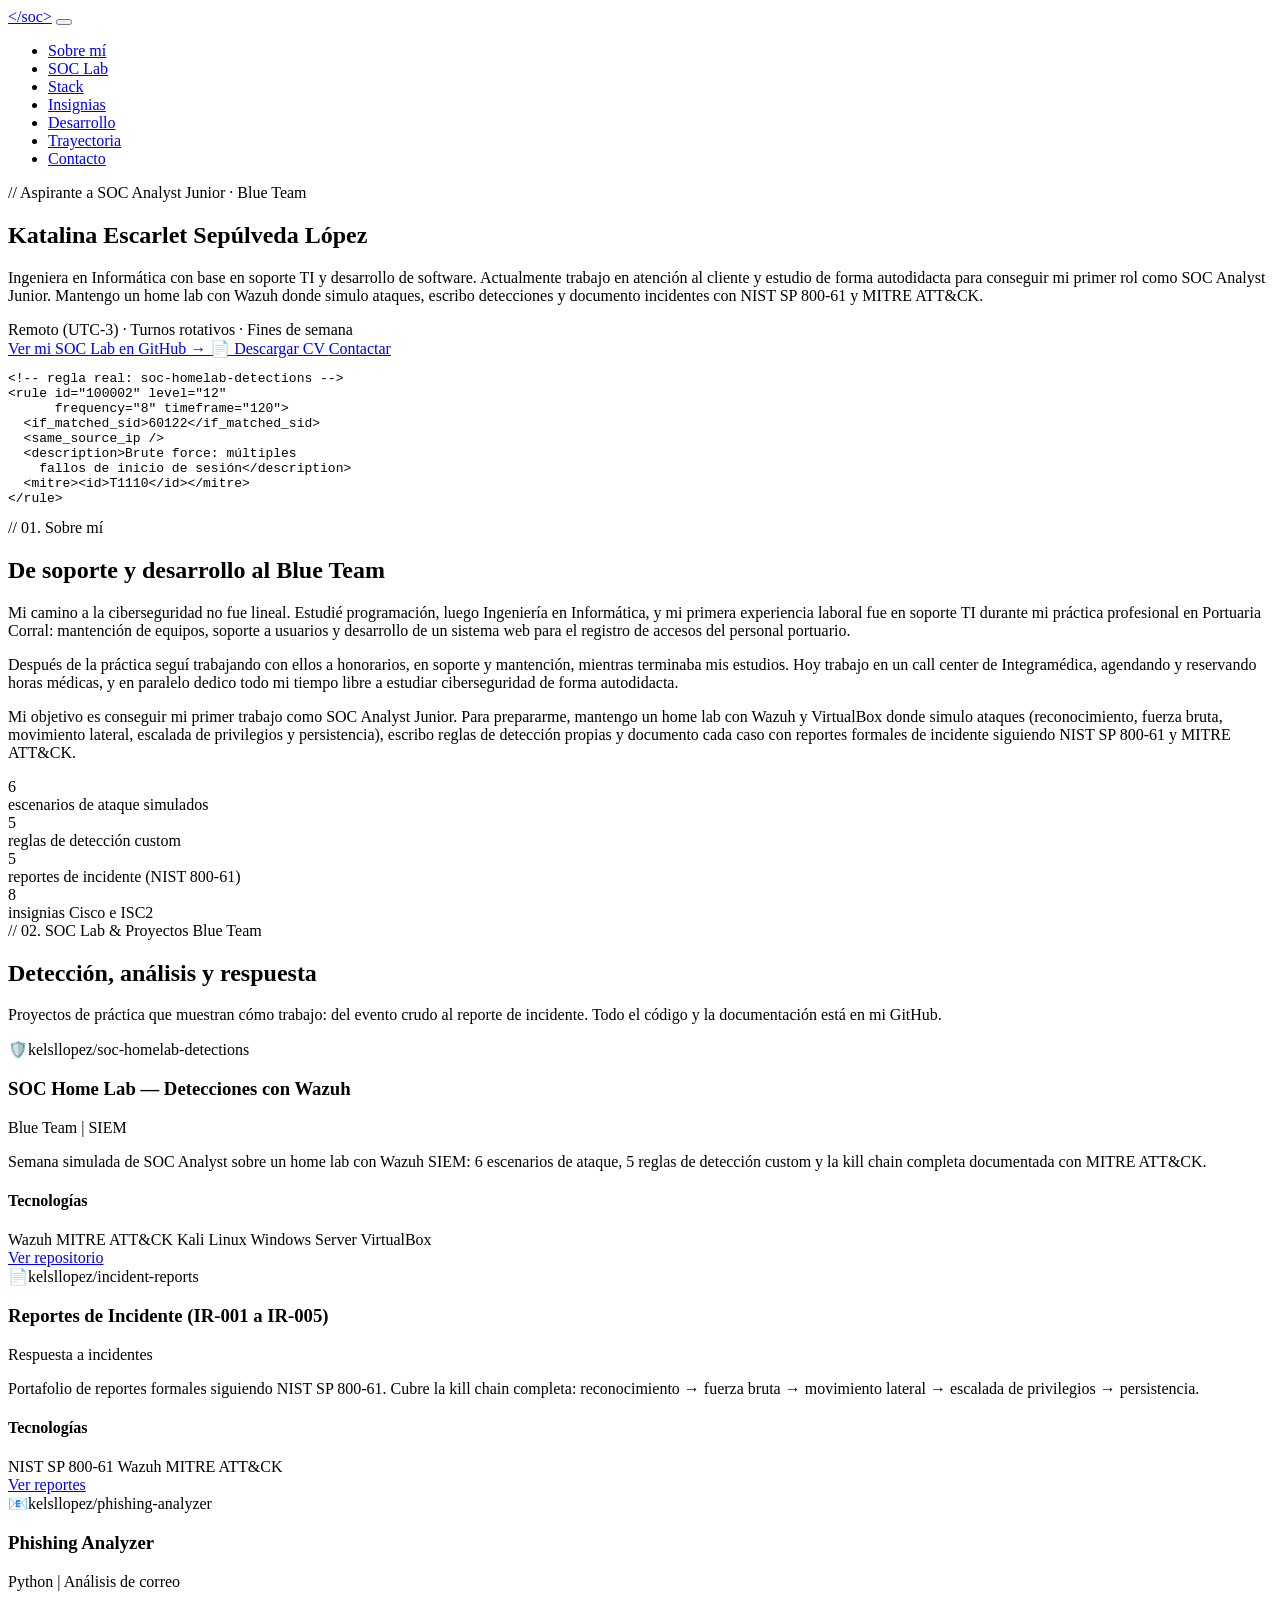
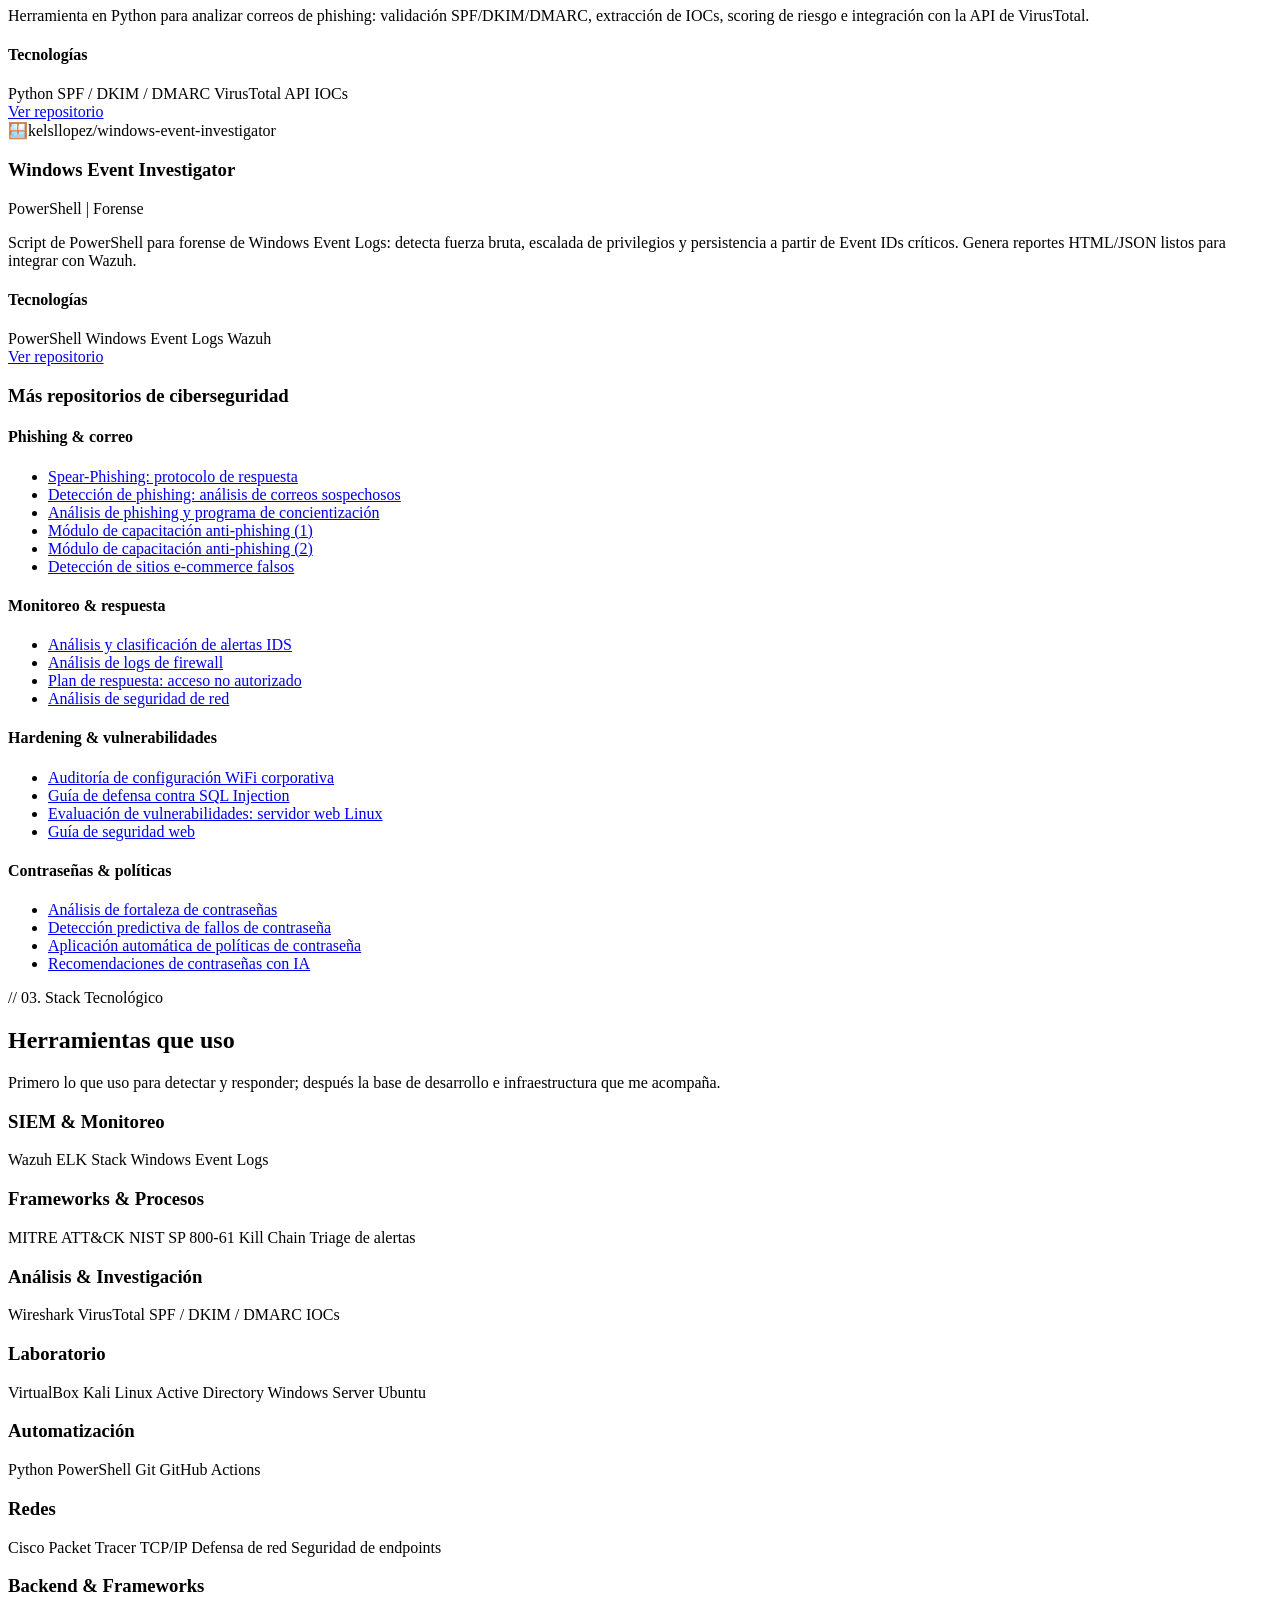
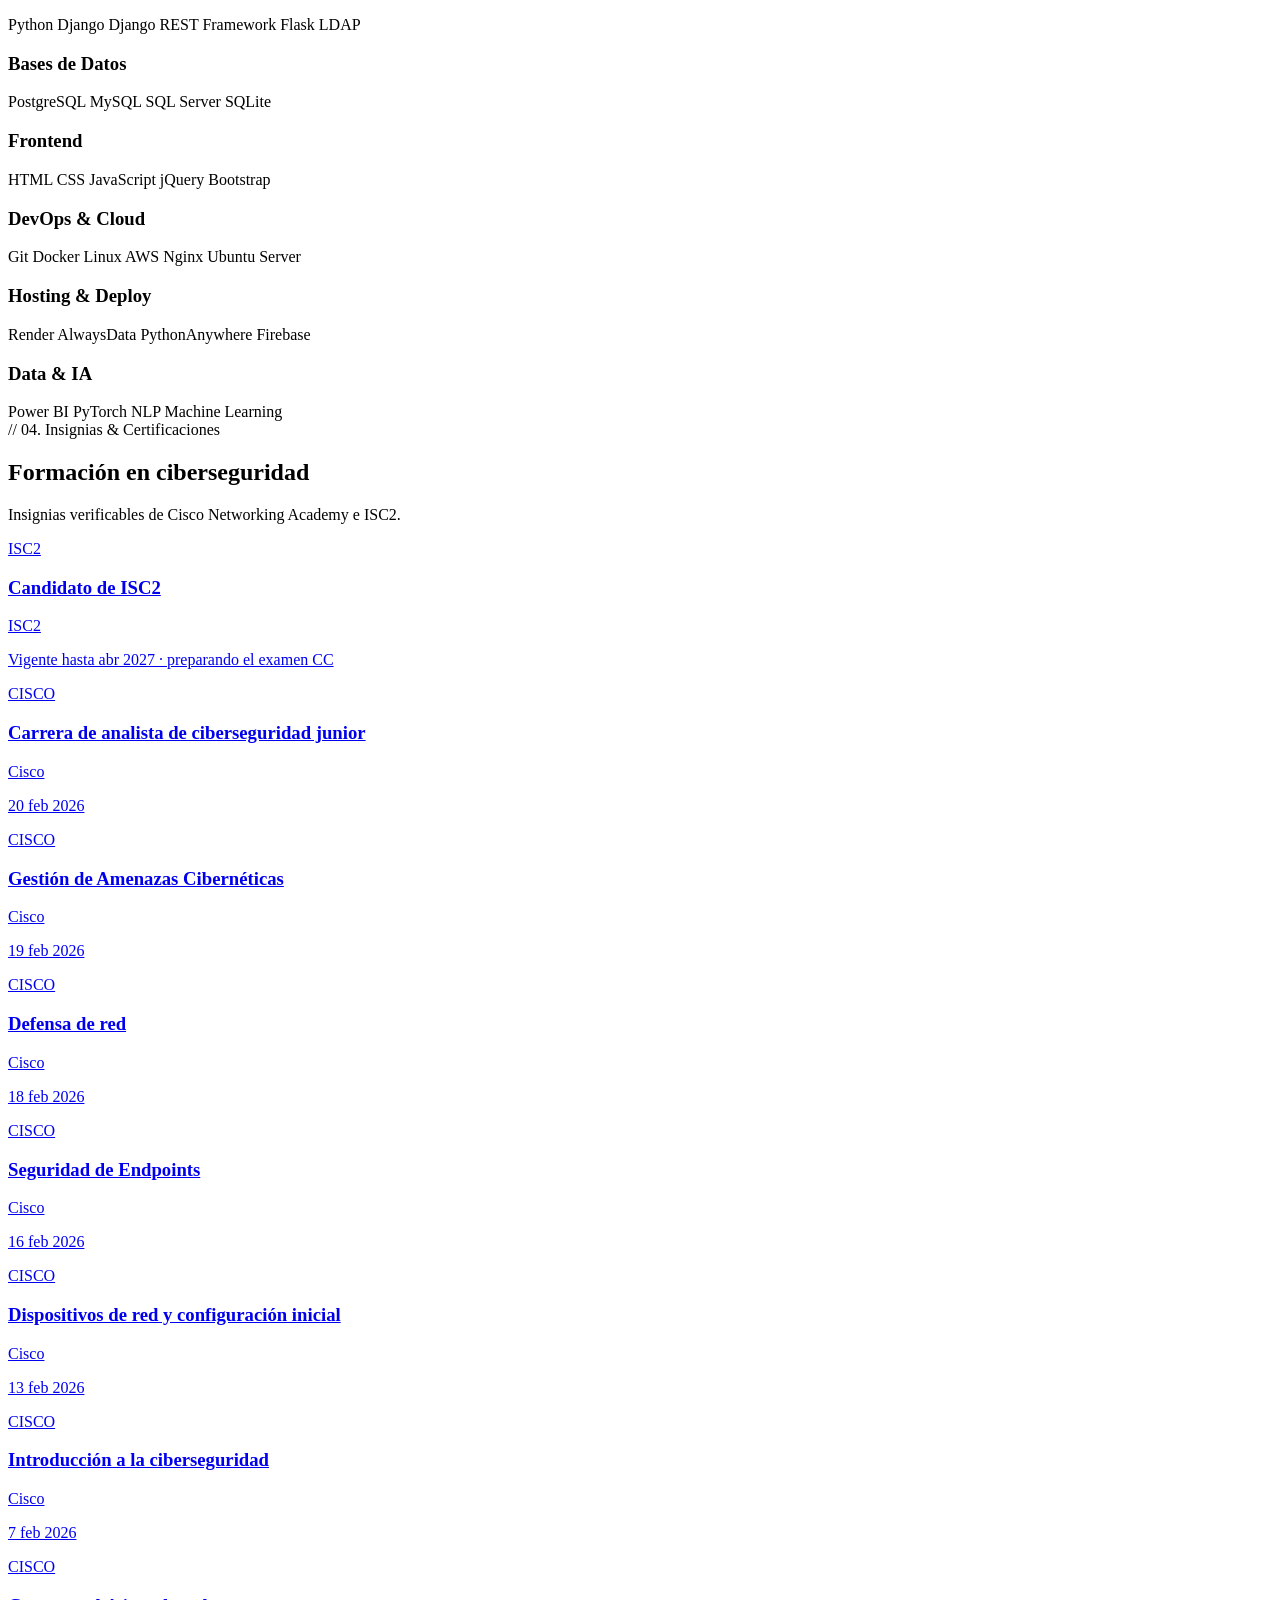
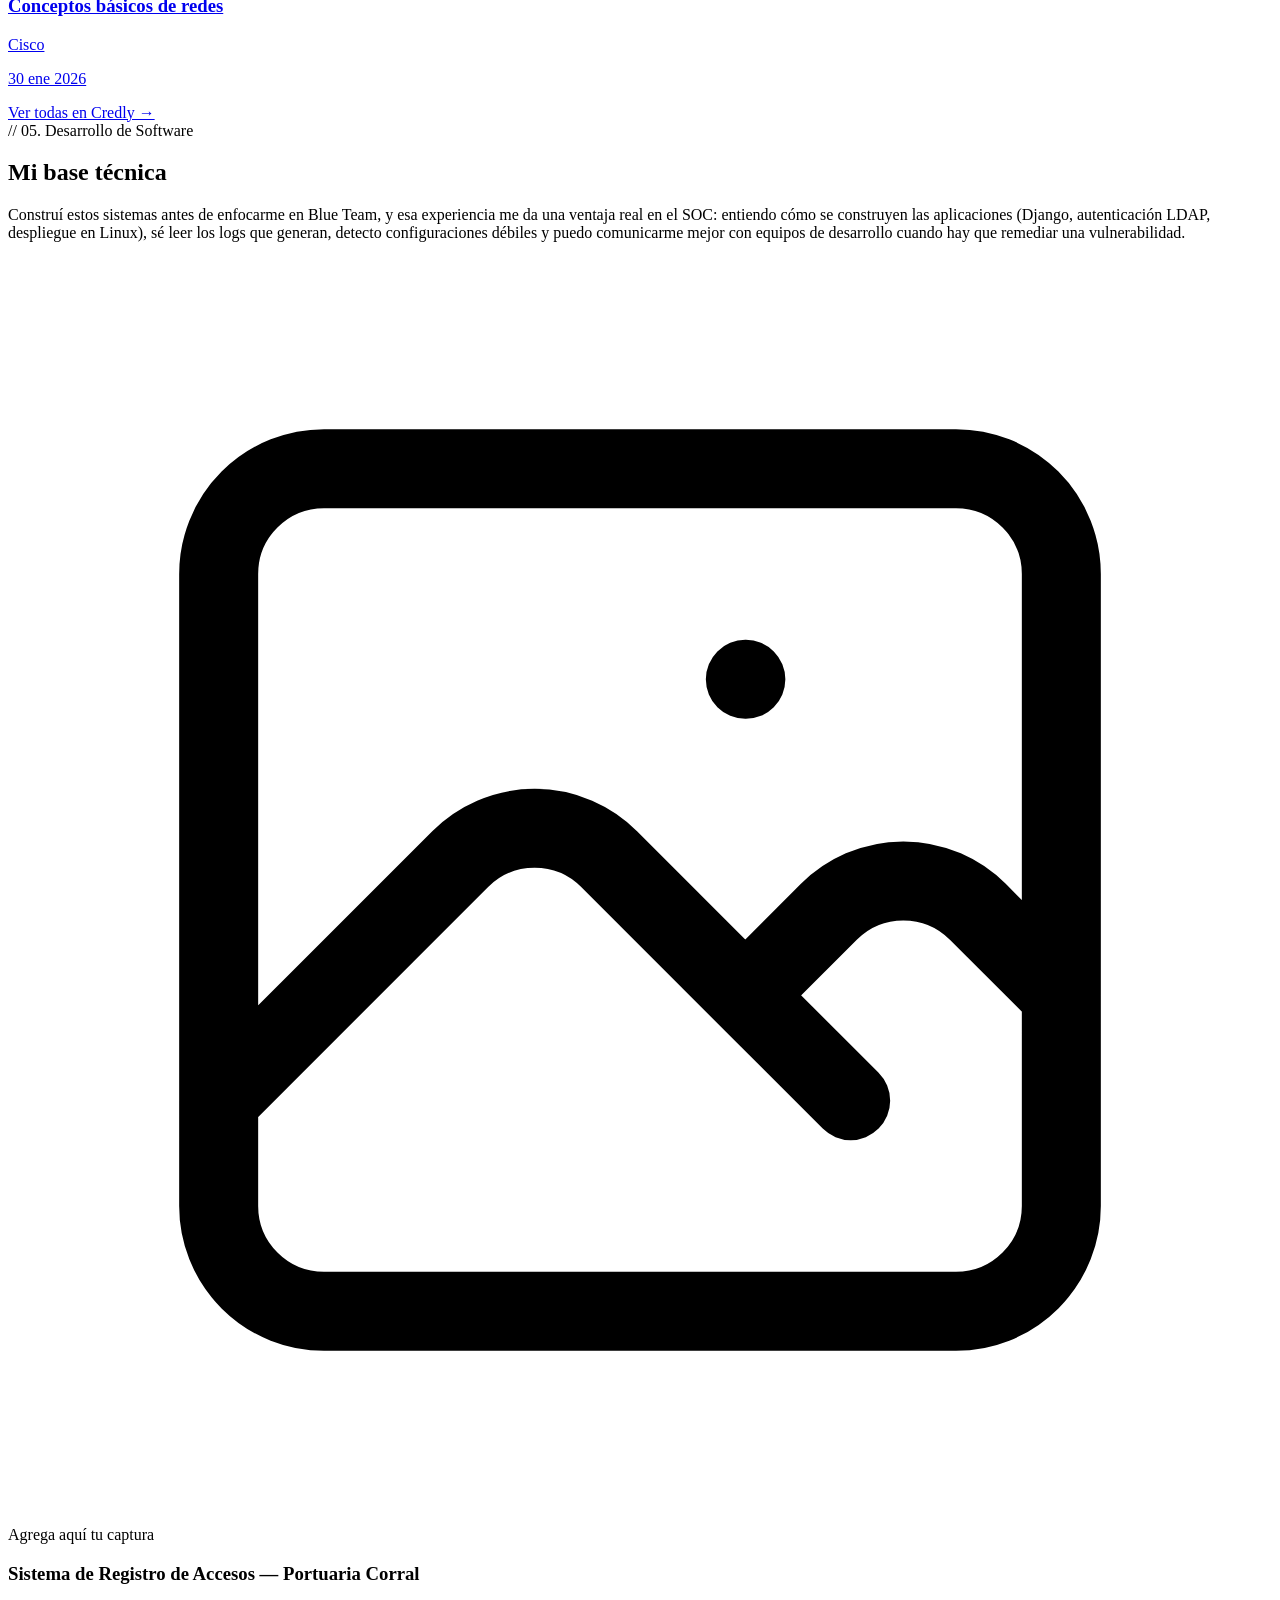
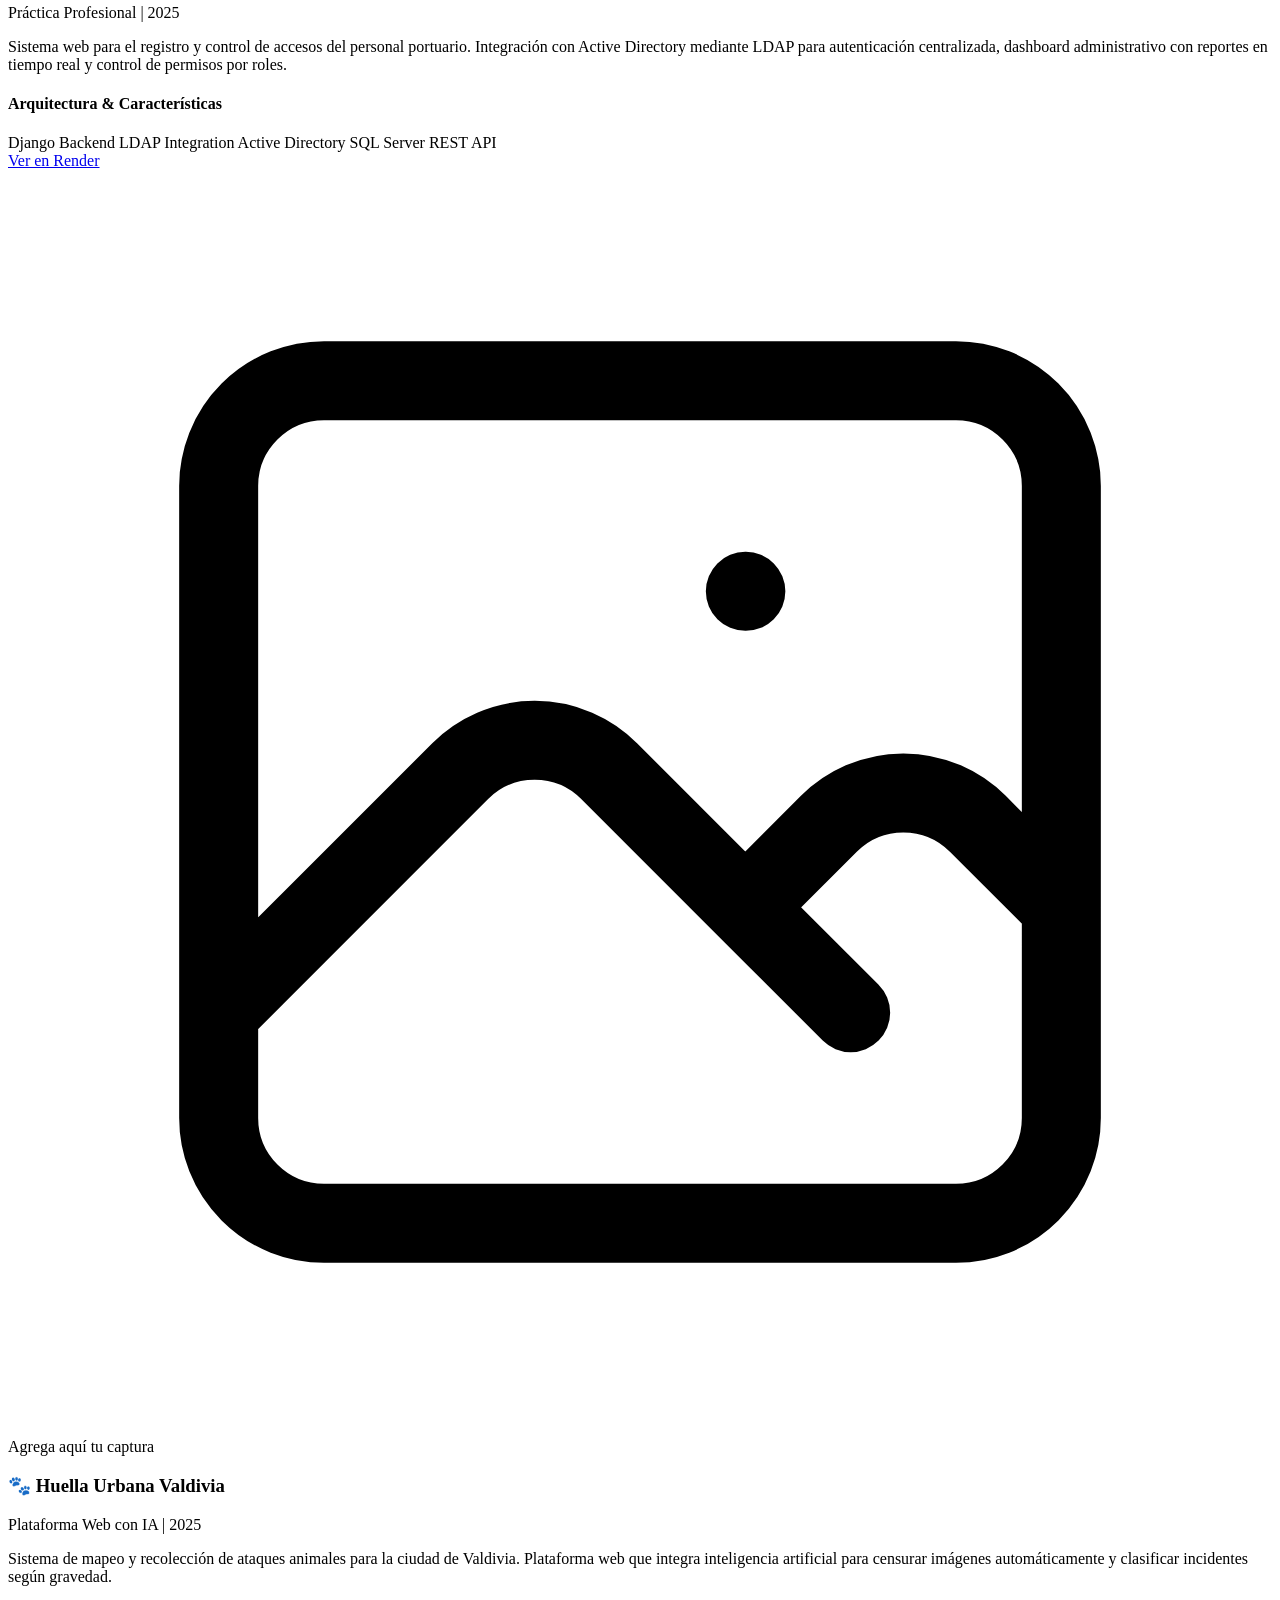
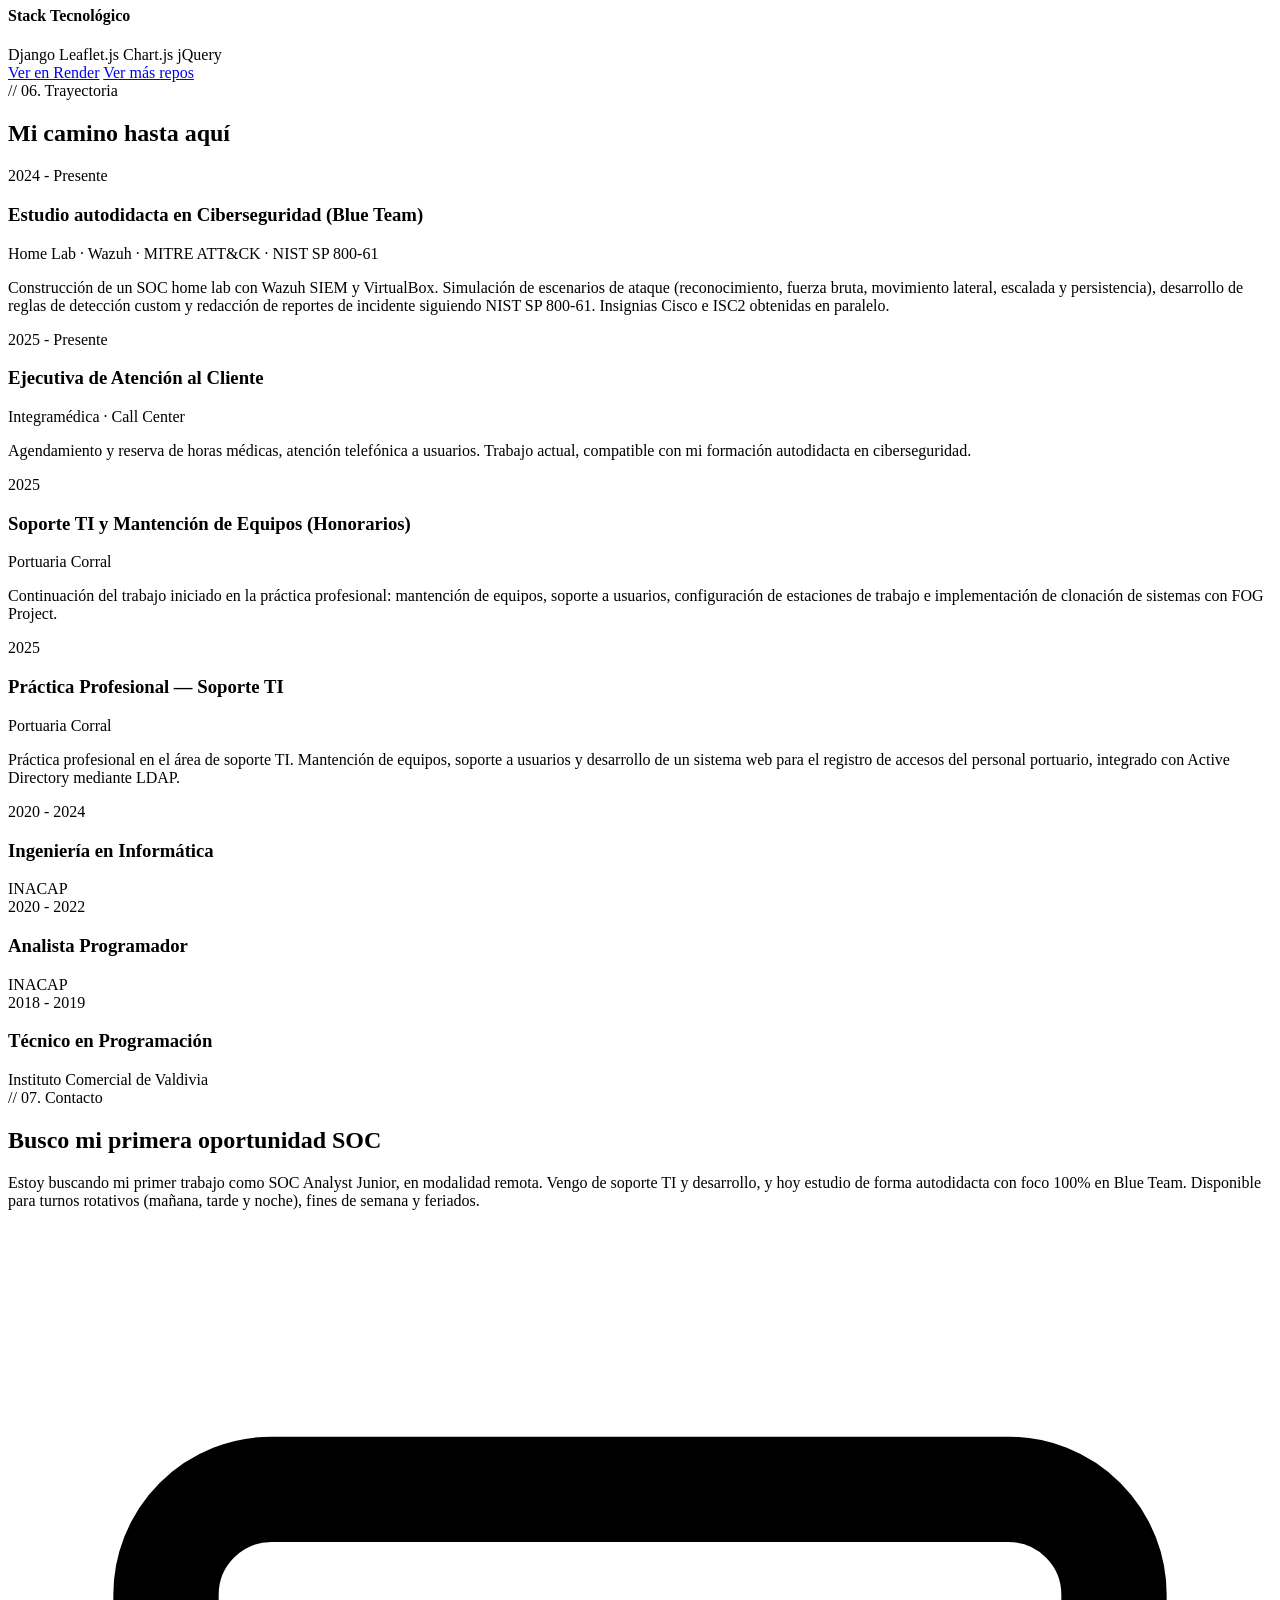
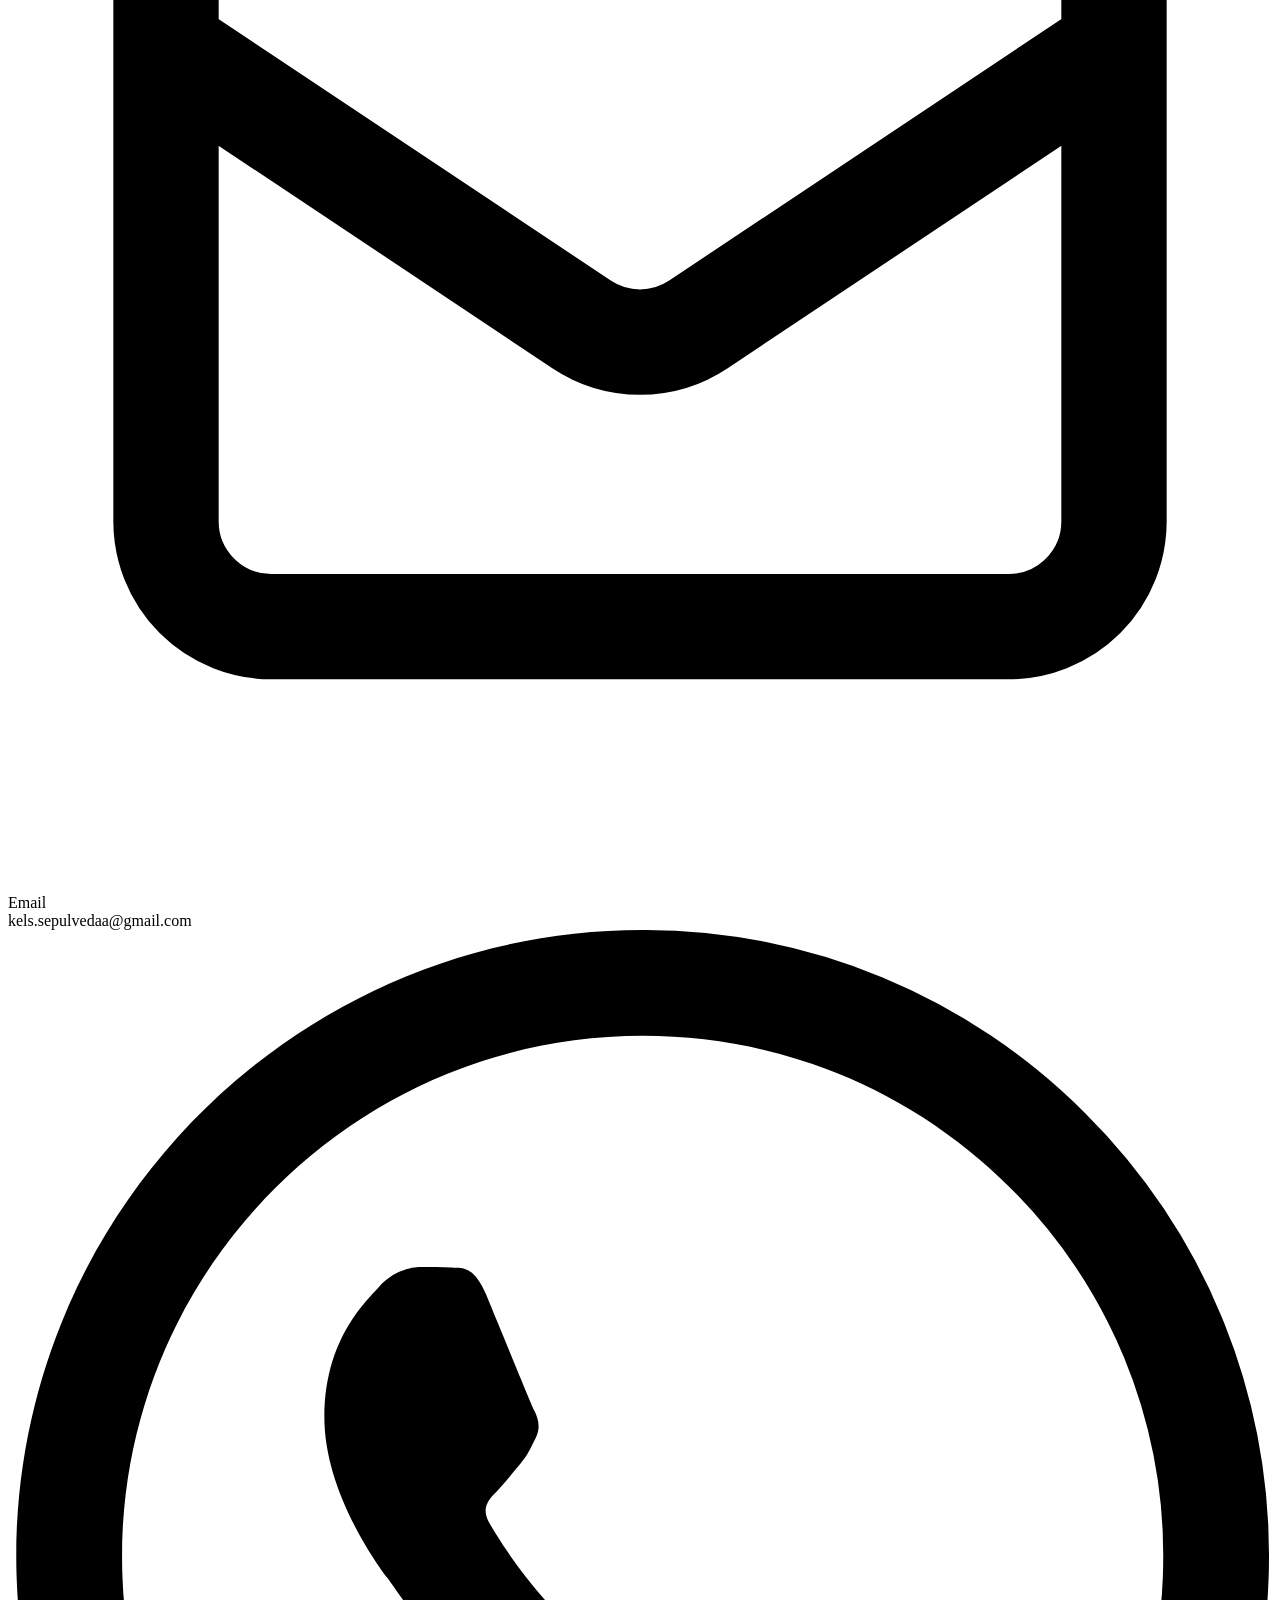
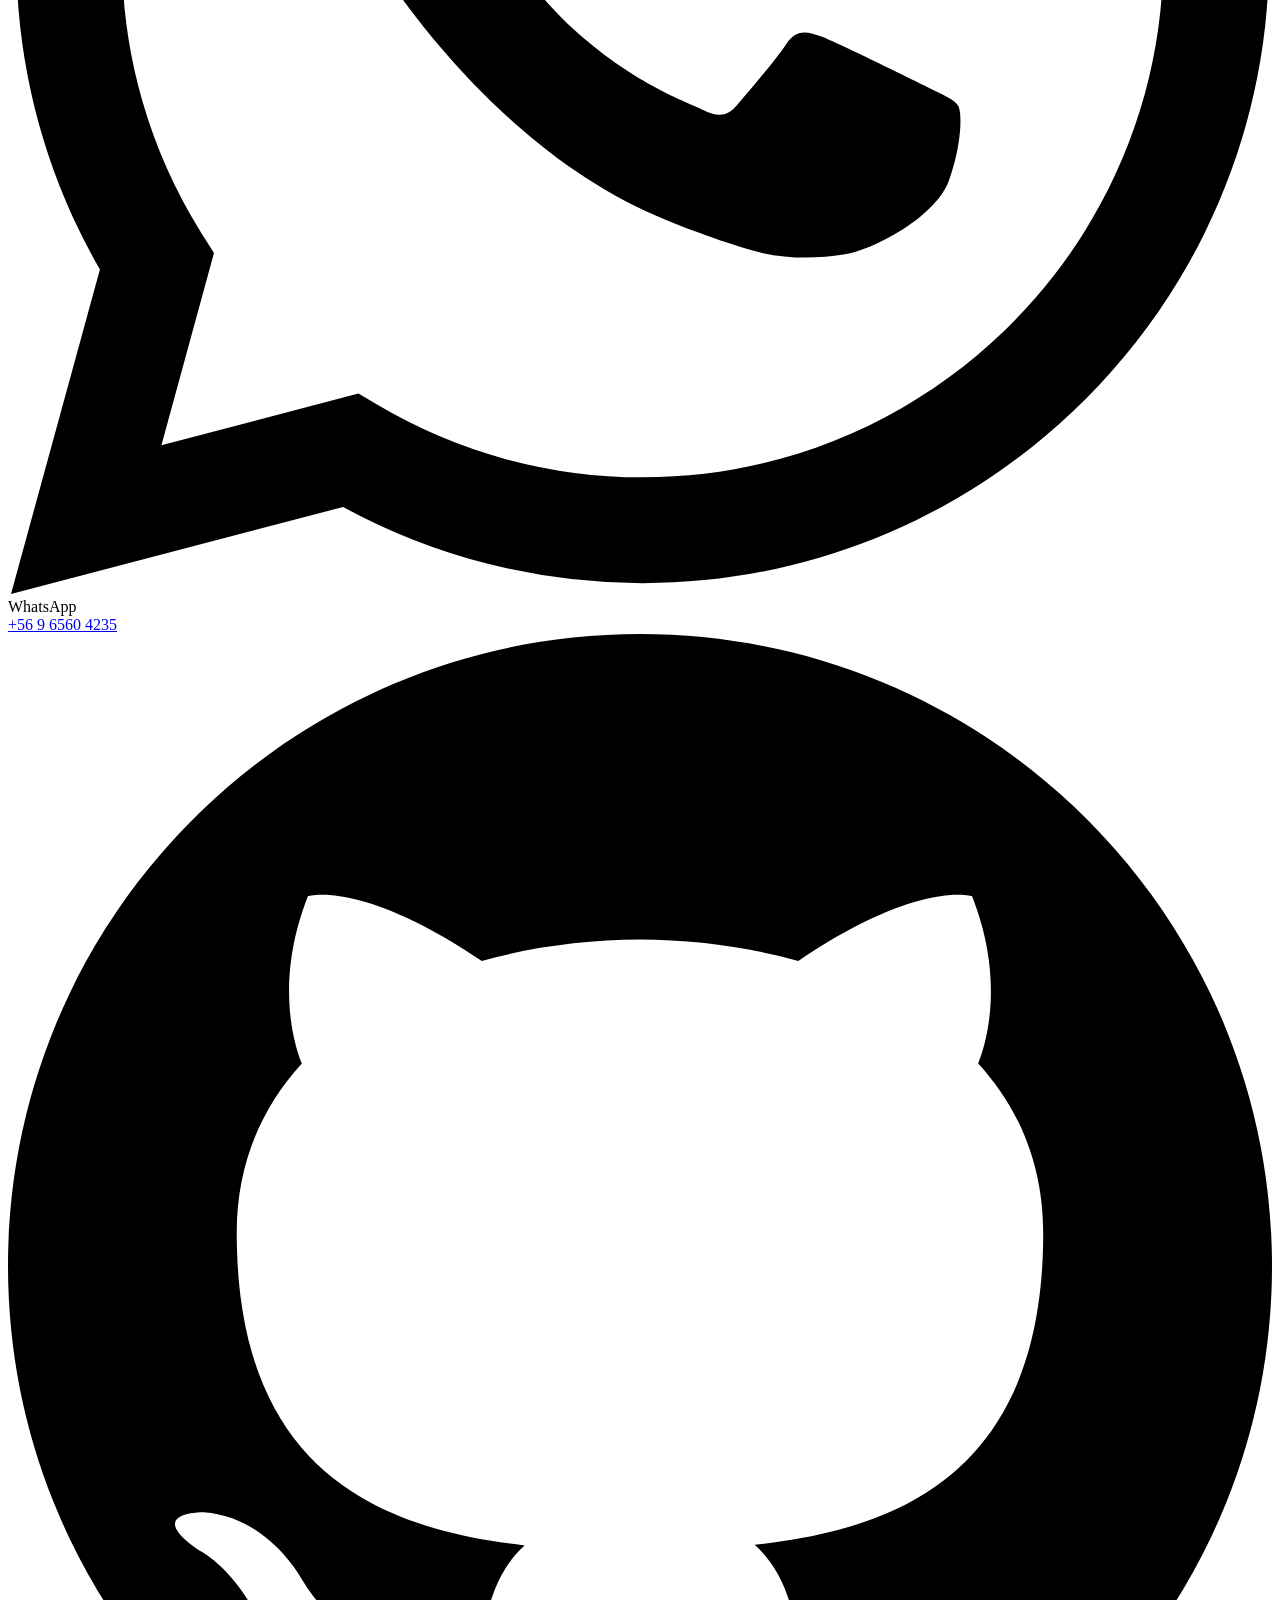
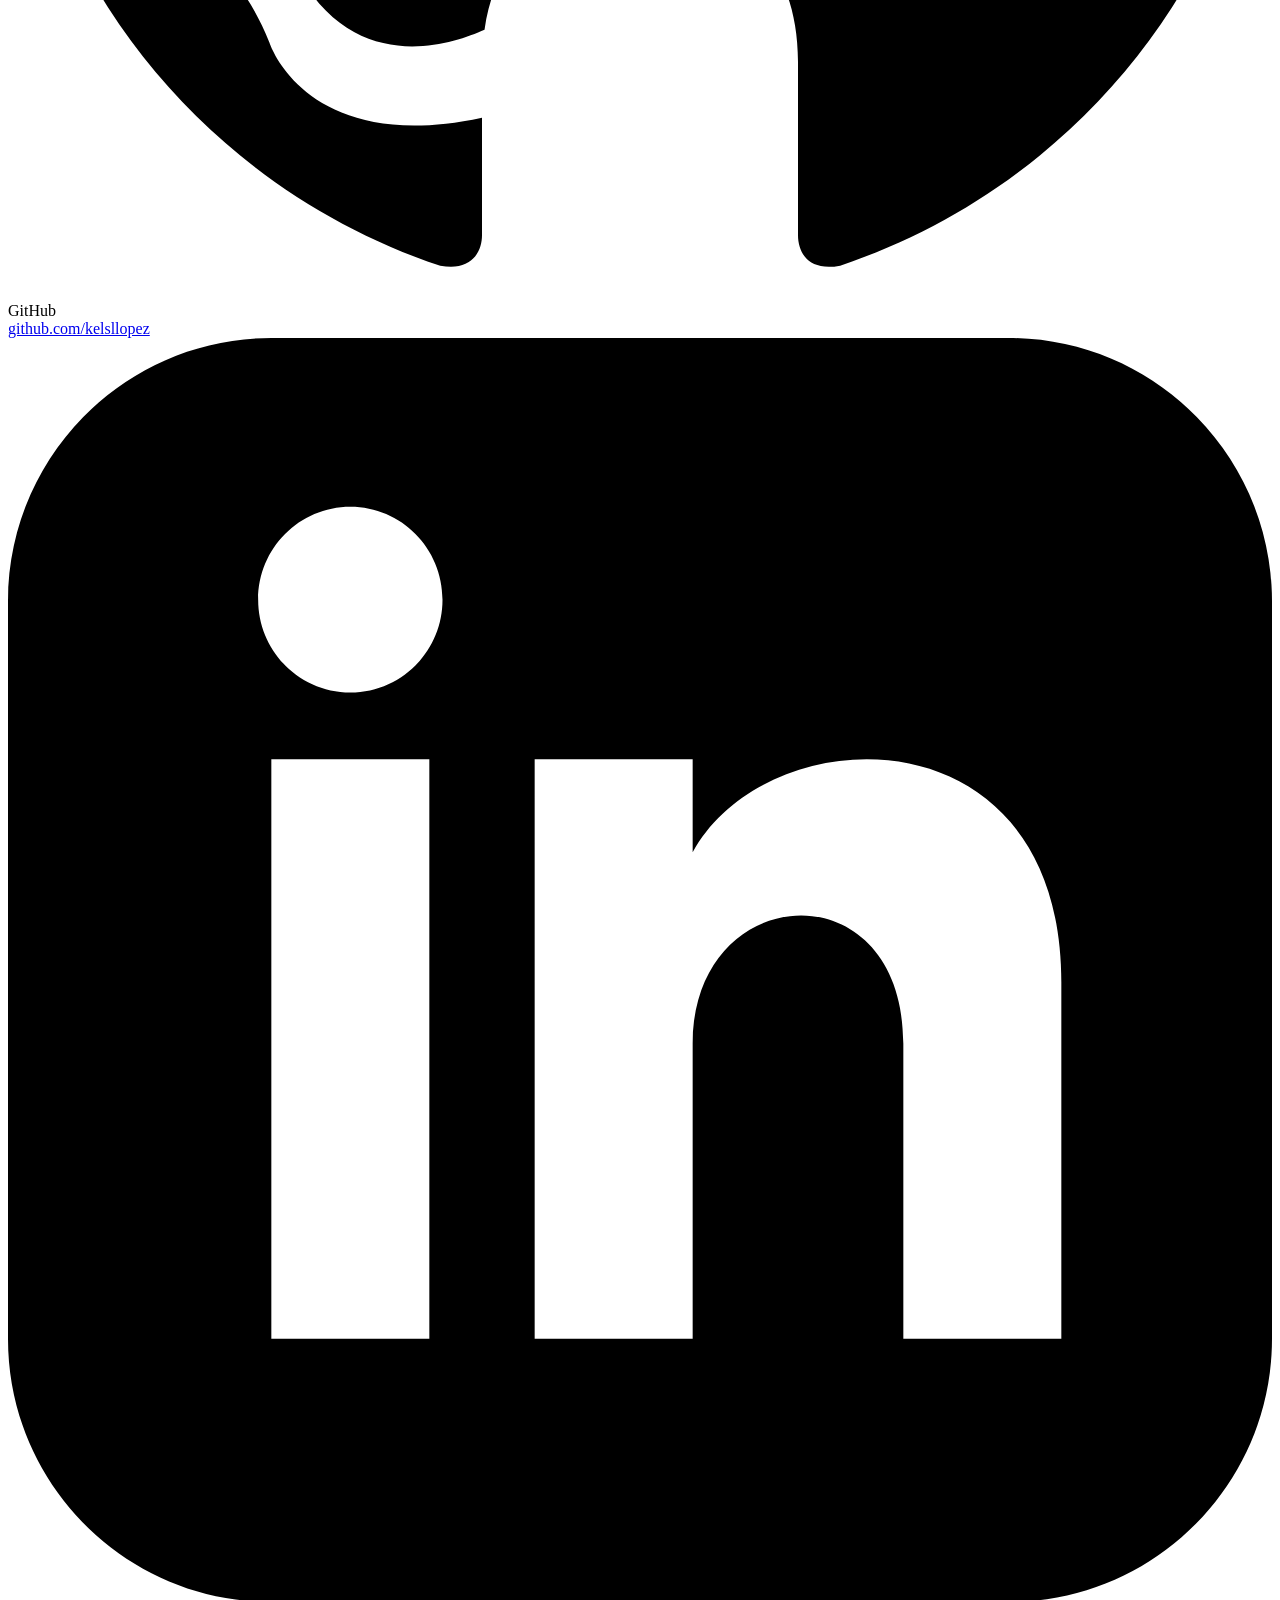
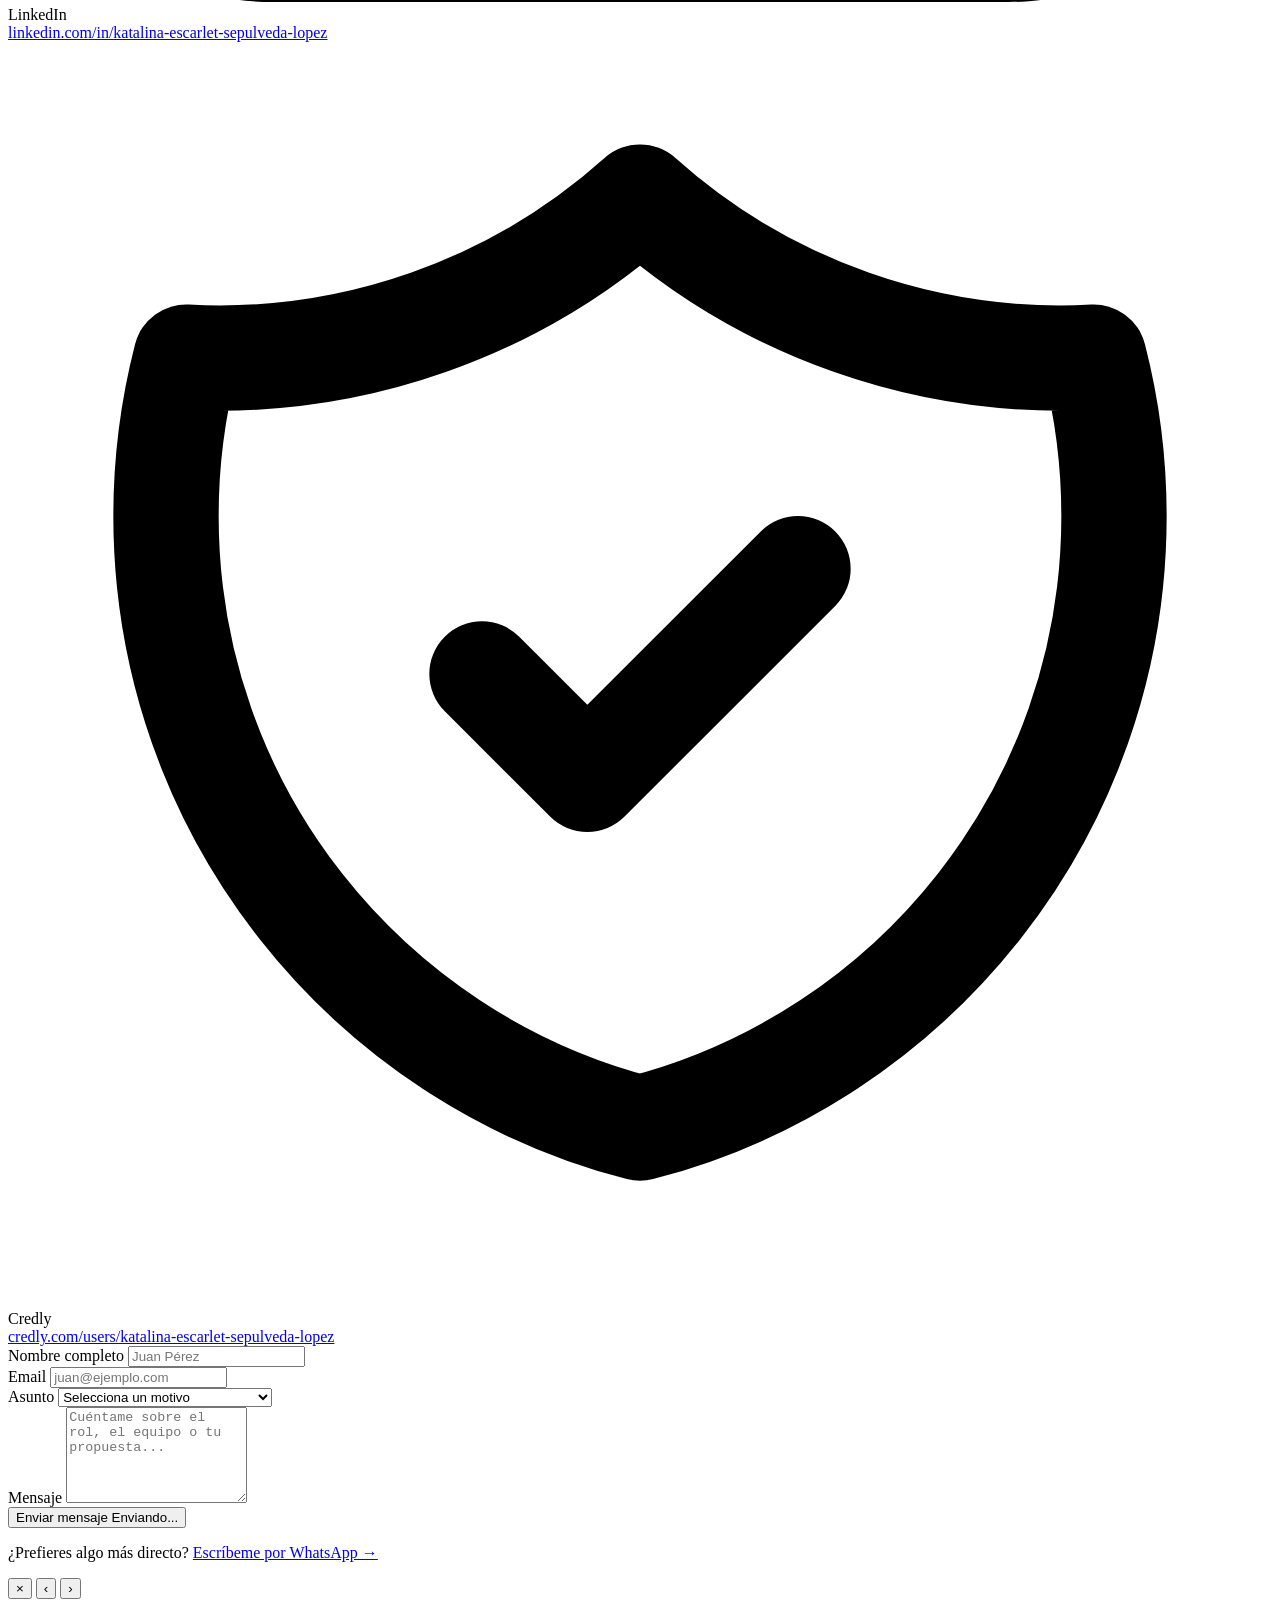
==== commit 822f15a1: "wewqe werqwrqwrqwrqw" ====
--- a/index.html
+++ b/index.html
@@ -4,10 +4,12 @@
     <meta charset="UTF-8">
     <meta name="viewport" content="width=device-width, initial-scale=1.0">
     <title>Katalina Sepúlveda | Aspirante a SOC Analyst Junior</title>
-    <meta name="description" content="Portafolio de Katalina Sepúlveda, aspirante a SOC Analyst Junior. Home lab con Wazuh, detecciones MITRE ATT&CK, reportes de incidente NIST SP 800-61 e insignias Cisco e ISC2. Estudiando de forma autodidacta, disponible para trabajo remoto.">
+    <meta name="description" content="Portafolio de Katalina Sepúlveda, aspirante a SOC Analyst Junior. Home lab con Wazuh, 6 escenarios de ataque simulados, 5 reglas de detección MITRE ATT&CK, 5 reportes NIST SP 800-61 e insignias Cisco e ISC2. Disponible para trabajo remoto, turnos rotativos.">
     <meta name="keywords" content="Katalina Sepúlveda, SOC Analyst Junior, Blue Team, Wazuh, SIEM, MITRE ATT&CK, NIST 800-61, ciberseguridad, Chile, remoto, portafolio">
     <meta property="og:title" content="Katalina Sepúlveda | Aspirante a SOC Analyst Junior">
     <meta property="og:description" content="Estudiando de forma autodidacta para mi primer rol como SOC Analyst Junior. Home lab Wazuh, detecciones MITRE ATT&CK y reportes NIST.">
+    <meta property="og:type" content="website">
+    <link rel="icon" type="image/svg+xml" href="favicon.svg">
     <link rel="preconnect" href="https://fonts.googleapis.com">
     <link rel="preconnect" href="https://fonts.gstatic.com" crossorigin>
     <link href="https://fonts.googleapis.com/css2?family=IBM+Plex+Mono:wght@400;500;600&family=Syne:wght@400;600;700&display=swap" rel="stylesheet">
@@ -46,20 +48,27 @@
                     Actualmente trabajo en atención al cliente y estudio de forma autodidacta
                     para conseguir mi primer rol como SOC Analyst Junior. Mantengo un home lab
                     con Wazuh donde simulo ataques, escribo detecciones y documento incidentes
-                    con NIST SP 800-61 y MITRE ATT&amp;CK. Busco una oportunidad remota en Blue Team.
+                    con NIST SP 800-61 y MITRE ATT&amp;CK.
                 </p>
                 <div class="hero-status">
-                    <span class="status-dot"></span> Buscando mi primera oportunidad SOC · Chile (UTC-3) · Remoto
+                    <span class="status-dot"></span> Remoto (UTC-3) · Turnos rotativos · Fines de semana
                 </div>
                 <div class="hero-cta">
-                    <a href="#soc" class="btn btn-primary">Ver mi SOC Lab →</a>
-                    <a href="https://github.com/kelsllopez" target="_blank" rel="noopener" class="btn btn-secondary">GitHub</a>
-                    <a href="#contact" class="btn btn-secondary">Contactar</a>
+                    <a href="https://github.com/kelsllopez/soc-homelab-detections"
+                       target="_blank" rel="noopener" class="btn btn-primary">
+                        Ver mi SOC Lab en GitHub →
+                    </a>
+                    <a href="cv.html" target="_blank" rel="noopener" class="btn btn-secondary">
+                        📄 Descargar CV
+                    </a>
+                    <a href="#contact" class="btn btn-secondary">
+                        Contactar
+                    </a>
                 </div>
             </div>
 
             <div class="code-snippet">
-                <pre><span class="comment">&lt;!-- ejemplo: regla custom Wazuh --&gt;</span>
+                <pre><span class="comment">&lt;!-- regla real: soc-homelab-detections --&gt;</span>
 <span class="keyword">&lt;rule</span> <span class="class">id</span>=<span class="string">"100002"</span> <span class="class">level</span>=<span class="string">"12"</span>
       <span class="class">frequency</span>=<span class="string">"8"</span> <span class="class">timeframe</span>=<span class="string">"120"</span><span class="keyword">&gt;</span>
   <span class="keyword">&lt;if_matched_sid&gt;</span><span class="string">60122</span><span class="keyword">&lt;/if_matched_sid&gt;</span>
@@ -254,36 +263,6 @@
                         </div>
                     </div>
                 </article>
-
-                <article class="project-card soc-card" data-animate>
-                    <div class="soc-banner"><span class="soc-icon">🔍</span><span class="soc-repo">kelsllopez/cyberpilot-ai</span></div>
-                    <div class="project-content">
-                        <div class="project-header">
-                            <div>
-                                <h3 class="project-title">CyberPilot AI — Escáner de seguridad web</h3>
-                                <span class="project-type">Full-stack | Seguridad</span>
-                            </div>
-                        </div>
-                        <p class="project-description">
-                            Aplicación full-stack que analiza la seguridad de sitios web con
-                            un motor de múltiples analizadores y un sistema de puntuación.
-                            Une mi experiencia en desarrollo con el enfoque de seguridad.
-                        </p>
-                        <div class="project-architecture">
-                            <h4>Tecnologías</h4>
-                            <div class="architecture-list">
-                                <span class="architecture-item">Node.js / Express</span>
-                                <span class="architecture-item">TypeScript</span>
-                                <span class="architecture-item">React + Vite</span>
-                                <span class="architecture-item">JWT</span>
-                                <span class="architecture-item">GitHub Actions</span>
-                            </div>
-                        </div>
-                        <div class="project-links">
-                            <a href="https://github.com/kelsllopez/cyberpilot-ai" target="_blank" rel="noopener" class="btn btn-secondary">Ver repositorio</a>
-                        </div>
-                    </div>
-                </article>
             </div>
 
             <div class="repo-groups" id="more-labs">
@@ -546,16 +525,18 @@
         </div>
     </section>
 
-    <!-- Proyectos de Desarrollo -->
+    <!-- Proyectos de Desarrollo (ahora solo 2) -->
     <section id="projects">
         <div class="container">
             <div class="section-header" data-animate>
                 <span class="section-tag">// 05. Desarrollo de Software</span>
                 <h2 class="section-title">Mi base técnica</h2>
                 <p class="section-description">
-                    Antes del SOC construí sistemas reales: autenticación LDAP/Active Directory,
-                    control de roles, despliegue en Linux y desarrollo full-stack. Esa experiencia
-                    me ayuda a entender qué hay detrás de los logs que investigo.
+                    Construí estos sistemas antes de enfocarme en Blue Team, y esa experiencia
+                    me da una ventaja real en el SOC: entiendo cómo se construyen las aplicaciones
+                    (Django, autenticación LDAP, despliegue en Linux), sé leer los logs que generan,
+                    detecto configuraciones débiles y puedo comunicarme mejor con equipos de
+                    desarrollo cuando hay que remediar una vulnerabilidad.
                 </p>
             </div>
 
@@ -606,98 +587,11 @@
                     </div>
                 </article>
 
-                <!-- FOG Project -->
+                <!-- Huella Urbana -->
                 <article class="project-card" data-animate>
                     <div class="project-carousel">
                         <div class="carousel-container">
                             <div class="carousel-slides" data-carousel="1">
-                                <div class="carousel-slide">
-                                    <div class="carousel-placeholder">
-                                        <svg fill="none" stroke="currentColor" viewBox="0 0 24 24"><path stroke-linecap="round" stroke-linejoin="round" stroke-width="1.5" d="M4 16l4.586-4.586a2 2 0 012.828 0L16 16m-2-2l1.586-1.586a2 2 0 012.828 0L20 14m-6-6h.01M6 20h12a2 2 0 002-2V6a2 2 0 00-2-2H6a2 2 0 00-2 2v12a2 2 0 002 2z"/></svg>
-                                        <span>Agrega aquí tu captura</span>
-                                    </div>
-                                </div>
-                            </div>
-                            <button class="carousel-nav prev" aria-label="Anterior">‹</button>
-                            <button class="carousel-nav next" aria-label="Siguiente">›</button>
-                            <div class="carousel-dots"></div>
-                        </div>
-                    </div>
-                    <div class="project-content">
-                        <div class="project-header">
-                            <div>
-                                <h3 class="project-title">Clonación de Sistemas con FOG Project</h3>
-                                <span class="project-type">Infraestructura IT | 2025</span>
-                            </div>
-                        </div>
-                        <p class="project-description">
-                            Implementación de FOG Project sobre Ubuntu Server para clonar
-                            equipos de forma eficiente en entornos de oficina. Automatización
-                            del proceso de instalación y configuración de estaciones de trabajo,
-                            reduciendo tiempos de deployment.
-                        </p>
-                        <div class="project-architecture">
-                            <h4>Arquitectura &amp; Características</h4>
-                            <div class="architecture-list">
-                                <span class="architecture-item">FOG Project</span>
-                                <span class="architecture-item">Ubuntu Server</span>
-                            </div>
-                        </div>
-                        <div class="project-links">
-                            <a href="https://github.com/kelsllopez/manual_instalacion_fog_project/blob/main/fog%20project.pdf" target="_blank" rel="noopener" class="btn btn-secondary">Ver manual</a>
-                        </div>
-                    </div>
-                </article>
-
-                <!-- La Casa Quiltra -->
-                <article class="project-card" data-animate>
-                    <div class="project-carousel">
-                        <div class="carousel-container">
-                            <div class="carousel-slides" data-carousel="2">
-                                <div class="carousel-slide">
-                                    <div class="carousel-placeholder">
-                                        <svg fill="none" stroke="currentColor" viewBox="0 0 24 24"><path stroke-linecap="round" stroke-linejoin="round" stroke-width="1.5" d="M4 16l4.586-4.586a2 2 0 012.828 0L16 16m-2-2l1.586-1.586a2 2 0 012.828 0L20 14m-6-6h.01M6 20h12a2 2 0 002-2V6a2 2 0 00-2-2H6a2 2 0 00-2 2v12a2 2 0 002 2z"/></svg>
-                                        <span>Agrega aquí tu captura</span>
-                                    </div>
-                                </div>
-                            </div>
-                            <button class="carousel-nav prev" aria-label="Anterior">‹</button>
-                            <button class="carousel-nav next" aria-label="Siguiente">›</button>
-                            <div class="carousel-dots"></div>
-                        </div>
-                    </div>
-                    <div class="project-content">
-                        <div class="project-header">
-                            <div>
-                                <h3 class="project-title">La Casa Quiltra — Refugio de Animales</h3>
-                                <span class="project-type">Desarrollo Full-Stack | 2025</span>
-                            </div>
-                        </div>
-                        <p class="project-description">
-                            Plataforma web completa desarrollada para el refugio animal
-                            "Casa La Quiltra" en Valdivia, Chile. Sistema centralizado para
-                            gestionar adopciones, donaciones y eventos, facilitando la conexión
-                            entre el refugio y la comunidad.
-                        </p>
-                        <div class="project-architecture">
-                            <h4>Arquitectura &amp; Características</h4>
-                            <div class="architecture-list">
-                                <span class="architecture-item">Django</span>
-                                <span class="architecture-item">MySQL</span>
-                                <span class="architecture-item">jQuery</span>
-                            </div>
-                        </div>
-                        <div class="project-links">
-                            <a href="https://la-casa-quiltra.onrender.com/" target="_blank" rel="noopener" class="btn btn-secondary">Ver en Render</a>
-                        </div>
-                    </div>
-                </article>
-
-                <!-- Huella Urbana -->
-                <article class="project-card" data-animate>
-                    <div class="project-carousel">
-                        <div class="carousel-container">
-                            <div class="carousel-slides" data-carousel="3">
                                 <div class="carousel-slide">
                                     <div class="carousel-placeholder">
                                         <svg fill="none" stroke="currentColor" viewBox="0 0 24 24"><path stroke-linecap="round" stroke-linejoin="round" stroke-width="1.5" d="M4 16l4.586-4.586a2 2 0 012.828 0L16 16m-2-2l1.586-1.586a2 2 0 012.828 0L20 14m-6-6h.01M6 20h12a2 2 0 002-2V6a2 2 0 00-2-2H6a2 2 0 00-2 2v12a2 2 0 002 2z"/></svg>
@@ -734,6 +628,7 @@
                         </div>
                         <div class="project-links">
                             <a href="https://huella-urbana.onrender.com/" target="_blank" rel="noopener" class="btn btn-secondary">Ver en Render</a>
+                            <a href="https://github.com/kelsllopez" target="_blank" rel="noopener" class="btn btn-secondary">Ver más repos</a>
                         </div>
                     </div>
                 </article>
@@ -826,8 +721,8 @@
                     <p class="section-description">
                         Estoy buscando mi primer trabajo como SOC Analyst Junior, en modalidad
                         remota. Vengo de soporte TI y desarrollo, y hoy estudio de forma autodidacta
-                        con foco 100% en Blue Team. Si tienes una posición junior, una práctica, o
-                        simplemente quieres conversar sobre ciberseguridad, escríbeme.
+                        con foco 100% en Blue Team. Disponible para turnos rotativos (mañana, tarde
+                        y noche), fines de semana y feriados.
                     </p>
 
                     <div class="contact-details">
@@ -917,19 +812,11 @@
 
                         <div class="form-status"></div>
 
-                        <div class="form-divider">
-                            <span>o si prefieres</span>
-                        </div>
-
-                        <a href="https://wa.me/56965604235?text=Hola%20Katalina%2C%20vi%20tu%20portafolio%20y%20me%20gustar%C3%ADa%20contactarte"
-                           target="_blank"
-                           rel="noopener"
-                           class="btn btn-whatsapp">
-                            <svg width="20" height="20" viewBox="0 0 24 24" fill="currentColor" aria-hidden="true">
-                                <path d="M17.472 14.382c-.297-.149-1.758-.867-2.03-.967-.273-.099-.471-.148-.67.15-.197.297-.767.966-.94 1.164-.173.199-.347.223-.644.075-.297-.15-1.255-.463-2.39-1.475-.883-.788-1.48-1.761-1.653-2.059-.173-.297-.018-.458.13-.606.134-.133.298-.347.446-.52.149-.174.198-.298.298-.497.099-.198.05-.371-.025-.52-.075-.149-.669-1.612-.916-2.207-.242-.579-.487-.5-.669-.51-.173-.008-.371-.01-.57-.01-.198 0-.52.074-.792.372-.272.297-1.04 1.016-1.04 2.479 0 1.462 1.065 2.875 1.213 3.074.149.198 2.096 3.2 5.077 4.487.709.306 1.262.489 1.694.625.712.227 1.36.195 1.871.118.571-.085 1.758-.719 2.006-1.413.248-.694.248-1.289.173-1.413-.074-.124-.272-.198-.57-.347m-5.421 7.403h-.004a9.87 9.87 0 01-5.031-1.378l-.361-.214-3.741.982.998-3.648-.235-.374a9.86 9.86 0 01-1.51-5.26c.001-5.45 4.436-9.884 9.888-9.884 2.64 0 5.122 1.03 6.988 2.898a9.825 9.825 0 012.893 6.994c-.003 5.45-4.437 9.884-9.885 9.884m8.413-18.297A11.815 11.815 0 0012.05 0C5.495 0 .16 5.335.157 11.892c0 2.096.547 4.142 1.588 5.945L.057 24l6.305-1.654a11.882 11.882 0 005.683 1.448h.005c6.554 0 11.89-5.335 11.893-11.893a11.821 11.821 0 00-3.48-8.413z"/>
-                            </svg>
-                            Escribir por WhatsApp
-                        </a>
+                        <p class="form-alt-contact">
+                            ¿Prefieres algo más directo?
+                            <a href="https://wa.me/56965604235?text=Hola%20Katalina%2C%20vi%20tu%20portafolio%20y%20me%20gustar%C3%ADa%20contactarte"
+                               target="_blank" rel="noopener">Escríbeme por WhatsApp →</a>
+                        </p>
                     </form>
                 </div>
             </div>
--- a/css/styles.css
+++ b/css/styles.css
@@ -1,1426 +1,46 @@
-* {
-    margin: 0;
-    padding: 0;
-    box-sizing: border-box;
-}
-
-:root {
-    --bg-primary: #0f0a1e;
-    --bg-secondary: #1a1333;
-    --bg-tertiary: #251b47;
-    --accent-primary: #c084fc;
-    --accent-secondary: #a78bfa;
-    --accent-light: #e9d5ff;
-    --text-primary: #f3f0ff;
-    --text-secondary: #c4b5fd;
-    --border-color: #4c1d95;
-    --code-bg: #1e1433;
-    --font-display: 'Syne', sans-serif;
-    --font-mono: 'IBM Plex Mono', monospace;
-}
-
-html {
-    scroll-behavior: smooth;
-}
-
-body {
-    font-family: var(--font-mono);
-    background: var(--bg-primary);
-    color: var(--text-primary);
-    line-height: 1.6;
-    overflow-x: hidden;
-    -webkit-text-size-adjust: 100%;
-}
-
-/* Background Grid Effect */
-body::before {
-    content: '';
-    position: fixed;
-    top: 0;
-    left: 0;
-    width: 100%;
-    height: 100%;
-    background-image:
-        linear-gradient(rgba(192, 132, 252, 0.03) 1px, transparent 1px),
-        linear-gradient(90deg, rgba(192, 132, 252, 0.03) 1px, transparent 1px);
-    background-size: 50px 50px;
-    pointer-events: none;
-    z-index: -1;
-}
-
-/* Animated gradient overlay */
-body::after {
-    content: '';
-    position: fixed;
-    top: -50%;
-    right: -50%;
-    width: 100%;
-    height: 100%;
-    background: radial-gradient(circle, rgba(192, 132, 252, 0.12) 0%, transparent 70%);
-    animation: float 20s ease-in-out infinite;
-    pointer-events: none;
-    z-index: -1;
-}
-
-@keyframes float {
-    0%, 100% { transform: translate(0, 0) rotate(0deg); }
-    33% { transform: translate(30px, -30px) rotate(120deg); }
-    66% { transform: translate(-20px, 20px) rotate(240deg); }
-}
-
-/* ============================================= */
-/* CONTAINER                                     */
-/* ============================================= */
-.container {
-    width: 100%;
-    max-width: 1400px;
-    margin: 0 auto;
-    padding: 0 clamp(1rem, 4vw, 2rem);
-}
-
-/* ============================================= */
-/* HEADER / NAVIGATION                           */
-/* ============================================= */
-header {
-    position: fixed;
-    top: 0;
-    left: 0;
-    right: 0;
-    background: rgba(10, 14, 20, 0.97);
-    backdrop-filter: blur(12px);
-    -webkit-backdrop-filter: blur(12px);
-    border-bottom: 1px solid var(--border-color);
-    z-index: 1000;
-    animation: slideDown 0.6s ease-out;
-}
-
-@keyframes slideDown {
-    from { transform: translateY(-100%); }
-    to { transform: translateY(0); }
-}
-
-nav {
-    display: flex;
-    justify-content: space-between;
-    align-items: center;
-    padding: 1.25rem clamp(1rem, 4vw, 2rem);
-    max-width: 1400px;
-    margin: 0 auto;
-    position: relative;
-    min-height: 70px;
-}
-
-.logo {
-    font-family: var(--font-display);
-    font-size: clamp(1rem, 2.5vw, 1.2rem);
-    font-weight: 700;
-    color: var(--accent-primary);
-    text-decoration: none;
-    letter-spacing: -0.5px;
-    z-index: 1001;
-    flex-shrink: 0;
-}
-
-/* Mobile Menu Toggle Button */
-.mobile-menu-toggle {
-    display: none;
-    flex-direction: column;
-    justify-content: space-around;
-    width: 30px;
-    height: 25px;
-    background: transparent;
-    border: none;
-    cursor: pointer;
-    padding: 0;
-    z-index: 1001;
-    flex-shrink: 0;
-}
-
-.mobile-menu-toggle span {
-    display: block;
-    width: 100%;
-    height: 3px;
-    background: var(--accent-primary);
-    border-radius: 10px;
-    transition: all 0.3s ease;
-    transform-origin: center;
-}
-
-.mobile-menu-toggle.active span:nth-child(1) {
-    transform: translateY(8px) rotate(45deg);
-}
-
-.mobile-menu-toggle.active span:nth-child(2) {
-    opacity: 0;
-    transform: scaleX(0);
-}
-
-.mobile-menu-toggle.active span:nth-child(3) {
-    transform: translateY(-8px) rotate(-45deg);
-}
-
-.nav-links {
-    display: flex;
-    gap: clamp(1rem, 2.5vw, 2.5rem);
-    list-style: none;
-    align-items: center;
-    flex-wrap: wrap;
-}
-
-.nav-links a {
-    color: var(--text-secondary);
-    text-decoration: none;
-    font-size: clamp(0.75rem, 1.5vw, 0.85rem);
-    transition: color 0.3s ease;
-    position: relative;
-    white-space: nowrap;
-}
-
-.nav-links a::after {
-    content: '';
-    position: absolute;
-    bottom: -5px;
-    left: 0;
-    width: 0;
-    height: 1px;
-    background: var(--accent-primary);
-    transition: width 0.3s ease;
-}
-
-.nav-links a:hover,
-.nav-links a.active {
-    color: var(--accent-primary);
-}
-
-.nav-links a:hover::after {
-    width: 100%;
-}
-
-/* ============================================= */
-/* HERO SECTION                                  */
-/* ============================================= */
-.hero {
-    min-height: 100vh;
-    display: flex;
-    align-items: center;
-    padding-top: 80px;
-    position: relative;
-}
-
-.hero-content {
-    max-width: 900px;
-    width: 100%;
-    animation: fadeInUp 0.8s ease-out 0.2s both;
-}
-
-@keyframes fadeInUp {
-    from { opacity: 0; transform: translateY(30px); }
-    to { opacity: 1; transform: translateY(0); }
-}
-
-.hero-tag {
-    display: inline-block;
-    color: var(--accent-primary);
-    font-size: clamp(0.75rem, 2vw, 0.85rem);
-    margin-bottom: 1.5rem;
-    padding: 0.5rem 1rem;
-    border: 1px solid rgba(192, 132, 252, 0.3);
-    border-radius: 4px;
-    background: rgba(192, 132, 252, 0.08);
-}
-
-.hero h1 {
-    font-family: var(--font-display);
-    font-size: clamp(2rem, 7vw, 5rem);
-    font-weight: 700;
-    line-height: 1.1;
-    margin-bottom: 1.5rem;
-    letter-spacing: clamp(-0.5px, -0.3vw, -2px);
-    word-break: break-word;
-    hyphens: auto;
-}
-
-.hero h1 .highlight {
-    background: linear-gradient(135deg, var(--accent-primary) 0%, var(--accent-secondary) 100%);
-    -webkit-background-clip: text;
-    -webkit-text-fill-color: transparent;
-    background-clip: text;
-}
-
-.hero-subtitle {
-    font-size: clamp(0.9rem, 2.5vw, 1.2rem);
-    color: var(--text-secondary);
-    margin-bottom: 2.5rem;
-    max-width: 650px;
-    line-height: 1.8;
-}
-
-.hero-cta {
-    display: flex;
-    gap: 1rem;
-    flex-wrap: wrap;
-}
-
-/* Code snippet - hidden on smaller screens */
-.code-snippet {
-    position: absolute;
-    right: 5%;
-    top: 50%;
-    transform: translateY(-50%);
-    background: var(--code-bg);
-    border: 1px solid var(--border-color);
-    border-radius: 8px;
-    padding: 1.5rem;
-    font-size: 0.75rem;
-    color: var(--text-secondary);
-    max-width: 400px;
-    animation: fadeInRight 0.8s ease-out 0.6s both;
-    box-shadow: 0 20px 60px rgba(192, 132, 252, 0.2);
-}
-
-@keyframes fadeInRight {
-    from { opacity: 0; transform: translateY(-50%) translateX(30px); }
-    to { opacity: 1; transform: translateY(-50%) translateX(0); }
-}
-
-.code-snippet pre {
-    margin: 0;
-    line-height: 1.6;
-    white-space: pre-wrap;
-    word-break: break-word;
-}
-
-.code-snippet .comment { color: #9ca3af; }
-.code-snippet .keyword { color: #f472b6; }
-.code-snippet .class { color: #a78bfa; }
-.code-snippet .string { color: #c4b5fd; }
-.code-snippet .decorator { color: var(--accent-primary); }
-
-/* ============================================= */
-/* BUTTONS                                       */
-/* ============================================= */
-.btn {
-    padding: clamp(0.75rem, 2vw, 1rem) clamp(1.25rem, 3vw, 2rem);
-    font-family: var(--font-mono);
-    font-size: clamp(0.8rem, 2vw, 0.9rem);
-    text-decoration: none;
-    border-radius: 4px;
-    transition: all 0.3s ease;
-    cursor: pointer;
-    border: none;
-    display: inline-flex;
-    align-items: center;
-    justify-content: center;
-    gap: 0.5rem;
-    white-space: nowrap;
-    text-align: center;
-    -webkit-tap-highlight-color: transparent;
-    touch-action: manipulation;
-}
-
-.btn-primary {
-    background: var(--accent-primary);
-    color: var(--bg-primary);
-    font-weight: 600;
-}
-
-.btn-primary:hover {
-    background: #a78bfa;
-    transform: translateY(-2px);
-    box-shadow: 0 10px 30px rgba(192, 132, 252, 0.4);
-}
-
-.btn-secondary {
-    background: transparent;
-    color: var(--text-primary);
-    border: 1px solid var(--border-color);
-}
-
-.btn-secondary:hover {
-    border-color: var(--accent-primary);
-    background: rgba(192, 132, 252, 0.08);
-}
-
-/* ============================================= */
-/* SECTIONS                                      */
-/* ============================================= */
-section {
-    padding: clamp(4rem, 8vw, 8rem) 0;
-    position: relative;
-}
-
-.section-header {
-    margin-bottom: clamp(2rem, 5vw, 4rem);
-}
-
-.section-tag {
-    color: var(--accent-primary);
-    font-size: clamp(0.75rem, 2vw, 0.85rem);
-    margin-bottom: 1rem;
-    display: block;
-}
-
-.section-title {
-    font-family: var(--font-display);
-    font-size: clamp(1.75rem, 5vw, 3rem);
-    font-weight: 700;
-    margin-bottom: 1rem;
-    letter-spacing: clamp(-0.5px, -0.2vw, -1px);
-    line-height: 1.2;
-}
-
-.section-description {
-    color: var(--text-secondary);
-    font-size: clamp(0.9rem, 2vw, 1.1rem);
-    max-width: 700px;
-    line-height: 1.7;
-}
-
-/* ============================================= */
-/* ABOUT SECTION                                 */
-/* ============================================= */
-.about-content {
-    max-width: 800px;
-}
-
-.about-text {
-    font-size: clamp(0.9rem, 2vw, 1.05rem);
-    line-height: 1.9;
-    color: var(--text-secondary);
-}
-
-.about-text p {
-    margin-bottom: 1.5rem;
-}
-
-.about-stats {
-    display: grid;
-    grid-template-columns: repeat(auto-fit, minmax(180px, 1fr));
-    gap: clamp(1rem, 3vw, 2rem);
-    margin-top: 2rem;
-}
-
-.stat-card {
-    background: var(--bg-secondary);
-    border: 1px solid var(--border-color);
-    border-radius: 8px;
-    padding: clamp(1.25rem, 3vw, 2rem);
-    transition: all 0.3s ease;
-}
-
-.stat-card:hover {
-    border-color: var(--accent-primary);
-    transform: translateY(-5px);
-    box-shadow: 0 10px 30px rgba(192, 132, 252, 0.15);
-}
-
-.stat-number {
-    font-family: var(--font-display);
-    font-size: clamp(1.75rem, 4vw, 2.5rem);
-    color: var(--accent-primary);
-    font-weight: 700;
-    margin-bottom: 0.5rem;
-}
-
-.stat-label {
-    color: var(--text-secondary);
-    font-size: clamp(0.8rem, 1.5vw, 0.9rem);
-}
-
-/* ============================================= */
-/* TECH STACK                                    */
-/* ============================================= */
-.stack-grid {
-    display: grid;
-    grid-template-columns: repeat(auto-fit, minmax(min(100%, 260px), 1fr));
-    gap: clamp(1rem, 2.5vw, 2rem);
-}
-
-.stack-category {
-    background: var(--bg-secondary);
-    border: 1px solid var(--border-color);
-    border-radius: 8px;
-    padding: clamp(1.25rem, 3vw, 2rem);
-    transition: all 0.3s ease;
-}
-
-.stack-category:hover {
-    border-color: var(--accent-primary);
-    box-shadow: 0 10px 30px rgba(192, 132, 252, 0.15);
-}
-
-.stack-category h3 {
-    font-family: var(--font-display);
-    font-size: clamp(1rem, 2.5vw, 1.3rem);
-    margin-bottom: 1.25rem;
-    color: var(--accent-primary);
-}
-
-.tech-list {
-    display: flex;
-    flex-wrap: wrap;
-    gap: 0.5rem;
-}
-
-.tech-tag {
-    background: var(--bg-tertiary);
-    color: var(--text-primary);
-    padding: 0.4rem 0.8rem;
-    border-radius: 4px;
-    font-size: clamp(0.75rem, 1.5vw, 0.85rem);
-    border: 1px solid var(--border-color);
-    transition: all 0.3s ease;
-    word-break: break-word;
-}
-
-.tech-tag:hover {
-    border-color: var(--accent-primary);
-    background: rgba(192, 132, 252, 0.15);
-}
-
-/* ============================================= */
-/* PROJECTS                                      */
-/* ============================================= */
-.projects-grid {
-    display: grid;
-    grid-template-columns: repeat(auto-fill, minmax(min(100%, 320px), 1fr));
-    gap: clamp(1rem, 2.5vw, 1.5rem);
-}
-
-.project-card {
-    background: var(--bg-secondary);
-    border: 1px solid var(--border-color);
-    border-radius: 12px;
-    overflow: hidden;
-    transition: all 0.3s ease;
-    position: relative;
-    display: flex;
-    flex-direction: column;
-}
-
-.project-card::before {
-    content: '';
-    position: absolute;
-    top: 0;
-    left: 0;
-    width: 4px;
-    height: 100%;
-    background: linear-gradient(180deg, var(--accent-primary), var(--accent-secondary));
-    transform: scaleY(0);
-    transition: transform 0.3s ease;
-    transform-origin: top;
-    z-index: 1;
-}
-
-.project-card:hover::before {
-    transform: scaleY(1);
-}
-
-.project-card:hover {
-    border-color: var(--accent-primary);
-    transform: translateY(-5px);
-    box-shadow: 0 20px 60px rgba(192, 132, 252, 0.2);
-}
-
-/* Project Carousel */
-.project-carousel {
-    position: relative;
-    width: 100%;
-    height: clamp(180px, 25vw, 300px);
-    overflow: hidden;
-    background: var(--bg-tertiary);
-    border-bottom: 1px solid var(--border-color);
-    flex-shrink: 0;
-}
-
-.carousel-container {
-    position: relative;
-    width: 100%;
-    height: 100%;
-}
-
-.carousel-slides {
-    display: flex;
-    transition: transform 0.5s ease-in-out;
-    height: 100%;
-    will-change: transform;
-}
-
-.carousel-slide {
-    min-width: 100%;
-    height: 100%;
-    display: flex;
-    align-items: center;
-    justify-content: center;
-    background: var(--bg-primary);
-}
-
-.carousel-slide img {
-    width: 100%;
-    height: 100%;
-    object-fit: contain;
-    cursor: pointer;
-    transition: transform 0.3s ease;
-    display: block;
-}
-
-.carousel-slide img:hover {
-    transform: scale(1.03);
-}
-
-.carousel-placeholder {
-    width: 100%;
-    height: 100%;
-    display: flex;
-    flex-direction: column;
-    align-items: center;
-    justify-content: center;
-    background: linear-gradient(135deg, rgba(192, 132, 252, 0.1) 0%, rgba(167, 139, 250, 0.05) 100%);
-    color: var(--text-secondary);
-    font-size: 0.9rem;
-    gap: 1rem;
-}
-
-.carousel-placeholder svg {
-    width: 60px;
-    height: 60px;
-    color: var(--accent-primary);
-    opacity: 0.5;
-}
-
-.carousel-nav {
-    position: absolute;
-    top: 50%;
-    transform: translateY(-50%);
-    background: rgba(15, 10, 30, 0.75);
-    backdrop-filter: blur(6px);
-    -webkit-backdrop-filter: blur(6px);
-    border: 1px solid rgba(192, 132, 252, 0.4);
-    color: var(--accent-primary);
-    width: clamp(30px, 5vw, 40px);
-    height: clamp(30px, 5vw, 40px);
-    border-radius: 50%;
-    display: flex;
-    align-items: center;
-    justify-content: center;
-    cursor: pointer;
-    transition: all 0.3s ease;
-    z-index: 10;
-    font-size: clamp(1rem, 2.5vw, 1.4rem);
-    line-height: 1;
-    -webkit-tap-highlight-color: transparent;
-    touch-action: manipulation;
-}
-
-.carousel-nav:hover,
-.carousel-nav:active {
-    background: rgba(192, 132, 252, 0.3);
-}
-
-.carousel-nav.prev { left: 0.6rem; }
-.carousel-nav.next { right: 0.6rem; }
-
-.carousel-dots {
-    position: absolute;
-    bottom: 0.75rem;
-    left: 50%;
-    transform: translateX(-50%);
-    display: flex;
-    gap: 0.4rem;
-    z-index: 10;
-}
-
-.carousel-dot {
-    width: 7px;
-    height: 7px;
-    border-radius: 50%;
-    background: rgba(255, 255, 255, 0.35);
-    cursor: pointer;
-    transition: all 0.3s ease;
-    -webkit-tap-highlight-color: transparent;
-}
-
-.carousel-dot.active {
-    background: var(--accent-primary);
-    width: 20px;
-    border-radius: 4px;
-}
-
-.project-content {
-    padding: clamp(1.25rem, 3vw, 2rem);
-    flex: 1;
-    display: flex;
-    flex-direction: column;
-}
-
-.project-header {
-    display: flex;
-    justify-content: space-between;
-    align-items: flex-start;
-    gap: 0.75rem;
-    margin-bottom: 0.75rem;
-    flex-wrap: wrap;
-}
-
-.project-title {
-    font-family: var(--font-display);
-    font-size: clamp(1rem, 2.5vw, 1.3rem);
-    font-weight: 600;
-    margin-bottom: 0.4rem;
-    line-height: 1.3;
-}
-
-.project-type {
-    color: var(--accent-primary);
-    font-size: clamp(0.72rem, 1.5vw, 0.85rem);
-    background: rgba(192, 132, 252, 0.15);
-    padding: 0.25rem 0.7rem;
-    border-radius: 4px;
-    white-space: nowrap;
-    flex-shrink: 0;
-}
-
-.project-description {
-    color: var(--text-secondary);
-    margin-bottom: 1.25rem;
-    line-height: 1.7;
-    font-size: clamp(0.82rem, 1.8vw, 0.9rem);
-    flex: 1;
-}
-
-.project-architecture {
-    background: var(--code-bg);
-    border-radius: 6px;
-    padding: clamp(0.75rem, 2vw, 1rem);
-    margin-bottom: 1.25rem;
-}
-
-.project-architecture h4 {
-    color: var(--accent-primary);
-    font-size: clamp(0.8rem, 1.8vw, 0.9rem);
-    margin-bottom: 0.75rem;
-}
-
-.architecture-list {
-    display: flex;
-    flex-wrap: wrap;
-    gap: 0.6rem;
-}
-
-.architecture-item {
-    display: flex;
-    align-items: center;
-    gap: 0.35rem;
-    color: var(--text-secondary);
-    font-size: clamp(0.72rem, 1.5vw, 0.8rem);
-}
-
-.architecture-item::before {
-    content: '▸';
-    color: var(--accent-primary);
-    flex-shrink: 0;
-}
-
-.project-tech {
-    display: flex;
-    flex-wrap: wrap;
-    gap: 0.5rem;
-    margin-bottom: 1.25rem;
-}
-
-.project-links {
-    display: flex;
-    gap: 0.75rem;
-    flex-wrap: wrap;
-    margin-top: auto;
-}
-
-/* ============================================= */
-/* CERTIFICATIONS                                */
-/* ============================================= */
-#certifications {
-    background: var(--bg-primary);
-}
-
-.certifications-grid {
-    display: grid;
-    grid-template-columns: repeat(auto-fill, minmax(min(100%, 280px), 1fr));
-    gap: clamp(1rem, 2.5vw, 1.5rem);
-}
-
-.cert-card {
-    background: var(--bg-secondary);
-    border: 1px solid var(--border-color);
-    border-radius: 12px;
-    overflow: hidden;
-    position: relative;
-    transition: all 0.3s ease;
-    display: flex;
-    flex-direction: column;
-}
-
-.cert-card::before {
-    content: '';
-    position: absolute;
-    top: 0;
-    left: 0;
-    width: 100%;
-    height: 4px;
-    background: linear-gradient(90deg, var(--accent-primary), var(--accent-secondary));
-    transform: scaleX(0);
-    transition: transform 0.3s ease;
-    transform-origin: left;
-}
-
-.cert-card:hover::before {
-    transform: scaleX(1);
-}
-
-.cert-card:hover {
-    border-color: var(--accent-primary);
-    transform: translateY(-8px);
-    box-shadow: 0 20px 60px rgba(192, 132, 252, 0.25);
-}
-
-.cert-header {
-    display: flex;
-    align-items: center;
-    gap: 0.9rem;
-    padding: clamp(1rem, 2.5vw, 1.25rem);
-    border-bottom: 1px solid var(--border-color);
-    background: rgba(192, 132, 252, 0.03);
-}
-
-.cert-logo {
-    width: 48px;
-    height: 48px;
-    min-width: 48px;
-    display: flex;
-    align-items: center;
-    justify-content: center;
-    background: var(--bg-tertiary);
-    border: 1px solid var(--border-color);
-    border-radius: 8px;
-}
-
-.cert-logo svg { width: 26px; height: 26px; }
-.cisco-logo { color: #049fd9; }
-.python-logo { color: #3776ab; }
-.aws-logo { color: #ff9900; }
-.docker-logo { color: #2496ed; }
-.db-logo { color: #336791; }
-.git-logo { color: #f05032; }
-
-.cert-info {
-    flex: 1;
-    min-width: 0;
-}
-
-.cert-title {
-    font-family: var(--font-display);
-    font-size: clamp(0.9rem, 2vw, 1rem);
-    font-weight: 600;
-    margin-bottom: 0.15rem;
-    color: var(--text-primary);
-    white-space: nowrap;
-    overflow: hidden;
-    text-overflow: ellipsis;
-}
-
-.cert-issuer {
-    color: var(--accent-primary);
-    font-size: clamp(0.72rem, 1.5vw, 0.78rem);
-}
-
-.cert-details {
-    padding: clamp(1rem, 2.5vw, 1.25rem);
-    flex: 1;
-}
-
-.cert-description {
-    color: var(--text-secondary);
-    line-height: 1.6;
-    margin-bottom: 1rem;
-    font-size: clamp(0.78rem, 1.8vw, 0.82rem);
-}
-
-.cert-skills {
-    display: flex;
-    flex-wrap: wrap;
-    gap: 0.4rem;
-}
-
-.skill-badge {
-    background: var(--bg-tertiary);
-    color: var(--text-primary);
-    padding: 0.3rem 0.6rem;
-    border-radius: 4px;
-    font-size: clamp(0.65rem, 1.4vw, 0.7rem);
-    border: 1px solid var(--border-color);
-    transition: all 0.3s ease;
-}
-
-.skill-badge:hover {
-    border-color: var(--accent-primary);
-    background: rgba(192, 132, 252, 0.15);
-}
-
-.cert-footer {
-    display: flex;
-    justify-content: space-between;
-    align-items: center;
-    padding: clamp(0.75rem, 2vw, 1rem) clamp(1rem, 2.5vw, 1.25rem);
-    border-top: 1px solid var(--border-color);
-    background: rgba(0, 0, 0, 0.2);
-    flex-wrap: wrap;
-    gap: 0.5rem;
-}
-
-.cert-date {
-    color: var(--text-secondary);
-    font-size: clamp(0.75rem, 1.5vw, 0.8rem);
-    font-weight: 500;
-}
-
-.cert-link {
-    color: var(--accent-primary);
-    text-decoration: none;
-    font-size: clamp(0.75rem, 1.5vw, 0.8rem);
-    font-weight: 500;
-    transition: all 0.3s ease;
-    display: flex;
-    align-items: center;
-    gap: 0.25rem;
-}
-
-.cert-link:hover {
-    color: var(--accent-secondary);
-    transform: translateX(4px);
-}
-
-/* ============================================= */
-/* EXPERIENCE TIMELINE                           */
-/* ============================================= */
-.timeline {
-    position: relative;
-    padding-left: clamp(1.5rem, 4vw, 3rem);
-}
-
-.timeline::before {
-    content: '';
-    position: absolute;
-    left: 0;
-    top: 0;
-    bottom: 0;
-    width: 2px;
-    background: linear-gradient(180deg, var(--accent-primary), transparent);
-}
-
-.timeline-item {
-    position: relative;
-    margin-bottom: clamp(2.5rem, 5vw, 4rem);
-    padding-left: clamp(1rem, 2.5vw, 2rem);
-}
-
-.timeline-item::before {
-    content: '';
-    position: absolute;
-    left: calc(clamp(1.5rem, 4vw, 3rem) * -1 + -2px);
-    top: 4px;
-    width: 12px;
-    height: 12px;
-    border-radius: 50%;
-    background: var(--accent-primary);
-    box-shadow: 0 0 20px rgba(192, 132, 252, 0.6);
-    transform: translateX(-5px);
-}
-
-.timeline-date {
-    color: var(--accent-primary);
-    font-size: clamp(0.78rem, 1.8vw, 0.85rem);
-    margin-bottom: 0.5rem;
-}
-
-.timeline-title {
-    font-family: var(--font-display);
-    font-size: clamp(1.1rem, 3vw, 1.5rem);
-    margin-bottom: 0.5rem;
-    line-height: 1.3;
-}
-
-.timeline-company {
-    color: var(--text-secondary);
-    margin-bottom: 1rem;
-    font-size: clamp(0.85rem, 2vw, 1rem);
-}
-
-.timeline-description {
-    color: var(--text-secondary);
-    line-height: 1.8;
-    font-size: clamp(0.85rem, 2vw, 1rem);
-}
-
-/* ============================================= */
-/* CONTACT SECTION                               */
-/* ============================================= */
-.contact-wrapper {
-    display: grid;
-    grid-template-columns: 1fr 1.2fr;
-    gap: clamp(2rem, 5vw, 4rem);
-    align-items: start;
-}
-
-.contact-info h2 {
-    font-family: var(--font-display);
-    font-size: clamp(1.75rem, 5vw, 3rem);
-    margin-bottom: 1.5rem;
-    line-height: 1.2;
-}
-
-.contact-details {
-    display: flex;
-    flex-direction: column;
-    gap: 1rem;
-    margin-top: 1.5rem;
-}
-
-.contact-item {
-    display: flex;
-    align-items: flex-start;
-    gap: 0.9rem;
-    padding: 0.9rem 0;
-    border-bottom: 1px solid rgba(76, 29, 149, 0.3);
-}
-
-.contact-item:last-child {
-    border-bottom: none;
-}
-
-.contact-icon {
-    width: 22px;
-    height: 22px;
-    min-width: 22px;
-    color: var(--accent-primary);
-    margin-top: 2px;
-}
-
-.contact-label {
-    font-size: clamp(0.68rem, 1.5vw, 0.75rem);
-    color: var(--text-secondary);
-    text-transform: uppercase;
-    letter-spacing: 0.5px;
-    margin-bottom: 0.2rem;
-}
-
-.contact-value {
-    font-size: clamp(0.85rem, 2vw, 0.95rem);
-    color: var(--text-primary);
-    word-break: break-all;
-}
-
-.contact-value-link {
-    font-size: clamp(0.85rem, 2vw, 0.95rem);
-    color: var(--text-primary);
-    text-decoration: none;
-    transition: color 0.3s ease;
-    word-break: break-all;
-}
-
-.contact-value-link:hover {
-    color: var(--accent-primary);
-}
-
-/* Contact Form */
-.contact-form-wrapper {
-    background: var(--bg-secondary);
-    border: 1px solid var(--border-color);
-    border-radius: 12px;
-    padding: clamp(1.5rem, 4vw, 2.5rem);
-    position: relative;
-}
-
-.contact-form-wrapper::before {
-    content: '';
-    position: absolute;
-    top: 0;
-    left: 0;
-    width: 100%;
-    height: 4px;
-    background: linear-gradient(90deg, var(--accent-primary), var(--accent-secondary));
-    border-radius: 12px 12px 0 0;
-}
-
-.contact-form {
-    display: flex;
-    flex-direction: column;
-    gap: 1.25rem;
-}
-
-.form-group {
-    display: flex;
-    flex-direction: column;
-    gap: 0.5rem;
-}
-
-.form-group label {
-    font-size: clamp(0.78rem, 1.8vw, 0.85rem);
-    color: var(--text-secondary);
-    font-weight: 500;
-}
-
-.form-group input,
-.form-group select,
-.form-group textarea {
-    width: 100%;
-    padding: clamp(0.7rem, 2vw, 0.9rem) clamp(0.9rem, 2.5vw, 1.2rem);
-    background: var(--bg-tertiary);
-    border: 1px solid var(--border-color);
-    border-radius: 6px;
-    color: var(--text-primary);
-    font-family: var(--font-mono);
-    font-size: clamp(0.82rem, 2vw, 0.9rem);
-    transition: all 0.3s ease;
-    -webkit-appearance: none;
-    appearance: none;
-}
-
-.form-group input:focus,
-.form-group select:focus,
-.form-group textarea:focus {
-    outline: none;
-    border-color: var(--accent-primary);
-    background: rgba(192, 132, 252, 0.05);
-    box-shadow: 0 0 0 3px rgba(192, 132, 252, 0.1);
-}
-
-.form-group input::placeholder,
-.form-group textarea::placeholder {
-    color: rgba(196, 181, 253, 0.4);
-}
-
-.form-group select {
-    cursor: pointer;
-    background-image: url("data:image/svg+xml,%3Csvg xmlns='http://www.w3.org/2000/svg' width='12' height='8' viewBox='0 0 12 8'%3E%3Cpath d='M1 1l5 5 5-5' stroke='%23c084fc' stroke-width='1.5' fill='none' stroke-linecap='round'/%3E%3C/svg%3E");
-    background-repeat: no-repeat;
-    background-position: right 1rem center;
-    padding-right: 2.5rem;
-}
-
-.form-group select option {
-    background: var(--bg-tertiary);
-    color: var(--text-primary);
-}
-
-.form-group textarea {
-    resize: vertical;
-    min-height: 110px;
-    line-height: 1.6;
-}
-
-.btn-submit {
-    width: 100%;
-    justify-content: center;
-    margin-top: 0.5rem;
-}
-
-.btn-submit .btn-loading { display: none; }
-.btn-submit.loading .btn-text { display: none; }
-.btn-submit.loading .btn-loading { display: block; }
-.btn-submit.loading { pointer-events: none; opacity: 0.7; }
-
-.form-status {
-    padding: 1rem;
-    border-radius: 6px;
-    font-size: clamp(0.82rem, 2vw, 0.9rem);
-    text-align: center;
-    display: none;
-    animation: slideDown 0.3s ease;
-}
-
-.form-status.success {
-    display: block;
-    background: rgba(34, 197, 94, 0.1);
-    border: 1px solid rgba(34, 197, 94, 0.3);
-    color: #86efac;
-}
-
-.form-status.error {
-    display: block;
-    background: rgba(239, 68, 68, 0.1);
-    border: 1px solid rgba(239, 68, 68, 0.3);
-    color: #fca5a5;
-}
-
-/* ============================================= */
-/* LIGHTBOX MODAL                                */
-/* ============================================= */
-.lightbox-modal {
-    display: none;
-    position: fixed;
-    top: 0;
-    left: 0;
-    width: 100%;
-    height: 100%;
-    background: rgba(0, 0, 0, 0.95);
-    z-index: 9999;
-    align-items: center;
-    justify-content: center;
-    padding: 1rem;
-}
-
-.lightbox-modal.active {
-    display: flex;
-}
-
-.lightbox-content {
-    position: relative;
-    max-width: 90vw;
-    max-height: 80vh;
-    display: flex;
-    align-items: center;
-    justify-content: center;
-}
-
-.lightbox-image {
-    max-width: 100%;
-    max-height: 80vh;
-    object-fit: contain;
-    border-radius: 8px;
-    box-shadow: 0 20px 80px rgba(192, 132, 252, 0.3);
-    display: block;
-}
-
-.lightbox-close {
-    position: fixed;
-    top: clamp(10px, 3vw, 20px);
-    right: clamp(10px, 3vw, 20px);
-    width: clamp(40px, 6vw, 50px);
-    height: clamp(40px, 6vw, 50px);
-    background: rgba(192, 132, 252, 0.2);
-    backdrop-filter: blur(10px);
-    -webkit-backdrop-filter: blur(10px);
-    border: 1px solid rgba(192, 132, 252, 0.3);
-    border-radius: 50%;
-    color: var(--accent-primary);
-    font-size: clamp(1.3rem, 3vw, 2rem);
-    cursor: pointer;
-    display: flex;
-    align-items: center;
-    justify-content: center;
-    transition: all 0.3s ease;
-    z-index: 10000;
-    -webkit-tap-highlight-color: transparent;
-}
-
-.lightbox-close:hover,
-.lightbox-close:active {
-    background: rgba(192, 132, 252, 0.4);
-    transform: scale(1.1);
-}
-
-.lightbox-nav {
-    position: fixed;
-    top: 50%;
-    transform: translateY(-50%);
-    background: rgba(192, 132, 252, 0.25);
-    backdrop-filter: blur(10px);
-    -webkit-backdrop-filter: blur(10px);
-    border: 1px solid rgba(192, 132, 252, 0.4);
-    color: var(--accent-primary);
-    width: clamp(40px, 7vw, 60px);
-    height: clamp(40px, 7vw, 60px);
-    border-radius: 50%;
-    display: flex;
-    align-items: center;
-    justify-content: center;
-    cursor: pointer;
-    transition: all 0.3s ease;
-    font-size: clamp(1.25rem, 3vw, 2rem);
-    z-index: 10000;
-    -webkit-tap-highlight-color: transparent;
-}
-
-.lightbox-nav:hover,
-.lightbox-nav:active {
-    background: rgba(192, 132, 252, 0.5);
-    transform: translateY(-50%) scale(1.1);
-}
-
-.lightbox-nav.prev {
-    left: clamp(8px, 2vw, 40px);
-}
-
-.lightbox-nav.next {
-    right: clamp(8px, 2vw, 40px);
-}
-
-.lightbox-counter {
-    position: fixed;
-    bottom: clamp(15px, 4vw, 30px);
-    left: 50%;
-    transform: translateX(-50%);
-    background: rgba(192, 132, 252, 0.2);
-    backdrop-filter: blur(10px);
-    -webkit-backdrop-filter: blur(10px);
-    border: 1px solid rgba(192, 132, 252, 0.3);
-    padding: clamp(0.4rem, 1.5vw, 0.75rem) clamp(0.75rem, 3vw, 1.5rem);
-    border-radius: 25px;
-    color: var(--text-primary);
-    font-size: clamp(0.78rem, 1.8vw, 0.9rem);
-    z-index: 10000;
-    white-space: nowrap;
-}
-
-/* ============================================= */
-/* SCROLL TO TOP BUTTON                          */
-/* ============================================= */
-.scroll-to-top {
-    position: fixed;
-    bottom: clamp(1.25rem, 4vw, 2rem);
-    right: clamp(1.25rem, 4vw, 2rem);
-    width: clamp(44px, 7vw, 52px);
-    height: clamp(44px, 7vw, 52px);
-    background: var(--bg-secondary);
-    border: 1px solid var(--border-color);
-    border-radius: 50%;
-    color: var(--accent-primary);
-    cursor: pointer;
-    display: flex;
-    align-items: center;
-    justify-content: center;
-    z-index: 500;
-    opacity: 0;
-    visibility: hidden;
-    transform: translateY(16px) scale(0.85);
-    transition: opacity 0.35s ease, visibility 0.35s ease,
-                transform 0.35s ease, border-color 0.3s ease,
-                background 0.3s ease, box-shadow 0.3s ease;
-    -webkit-tap-highlight-color: transparent;
-    touch-action: manipulation;
-}
-
-.scroll-to-top.visible {
-    opacity: 1;
-    visibility: visible;
-    transform: translateY(0) scale(1);
-}
-
-.scroll-to-top:hover {
-    background: rgba(192, 132, 252, 0.15);
-    border-color: var(--accent-primary);
-    box-shadow: 0 0 24px rgba(192, 132, 252, 0.35);
-    transform: translateY(-3px) scale(1.08);
-}
-
-.scroll-to-top:active {
-    transform: translateY(0) scale(0.95);
-}
-
-.scroll-to-top svg {
-    width: clamp(18px, 3vw, 22px);
-    height: clamp(18px, 3vw, 22px);
-    transition: transform 0.3s ease;
-    flex-shrink: 0;
-}
-
-.scroll-to-top:hover svg {
-    transform: translateY(-2px);
-}
-
-/* Pulse ring animation */
-.scroll-to-top::after {
-    content: '';
-    position: absolute;
-    inset: -4px;
-    border-radius: 50%;
-    border: 2px solid rgba(192, 132, 252, 0.3);
-    opacity: 0;
-    transform: scale(0.8);
-    transition: opacity 0.3s ease, transform 0.3s ease;
-}
-
-.scroll-to-top.visible:hover::after {
-    opacity: 1;
-    transform: scale(1);
-}
-
-/* ============================================= */
-/* FOOTER                                        */
-/* ============================================= */
-footer {
-    border-top: 1px solid var(--border-color);
-    padding: clamp(2rem, 5vw, 3rem) 0;
-    text-align: center;
-    color: var(--text-secondary);
-    font-size: clamp(0.78rem, 1.8vw, 0.9rem);
-    line-height: 1.6;
-}
-
-/* ============================================= */
-/* SCROLL ANIMATIONS                             */
-/* ============================================= */
-[data-animate] {
-    opacity: 0;
-    transform: translateY(25px);
-    transition: all 0.6s ease-out;
-}
-
-[data-animate].animated {
-    opacity: 1;
-    transform: translateY(0);
-}
-
-/* ============================================= */
-/* RESPONSIVE: TABLET (≤ 1024px)                */
-/* ============================================= */
-@media (max-width: 1024px) {
-    .code-snippet {
-        display: none;
-    }
-
-    .projects-grid {
-        grid-template-columns: repeat(2, 1fr);
-    }
-
-    .certifications-grid {
-        grid-template-columns: repeat(2, 1fr);
-    }
-}
-
 /* ============================================= */
 /* RESPONSIVE: MOBILE (≤ 768px)                 */
 /* ============================================= */
 @media (max-width: 768px) {
 
-    /* Show mobile menu toggle */
+    /* Mostrar el botón hamburguesa */
     .mobile-menu-toggle {
         display: flex;
     }
 
-    /* Mobile navigation overlay */
+    /* Menú móvil: overlay de pantalla completa menos el header */
     .nav-links {
         position: fixed;
         top: 0;
         left: 0;
         right: 0;
         bottom: 0;
+        width: 100%;
+        height: 100vh;
+        display: flex;
         flex-direction: column;
-        justify-content: center;
-        align-items: center;
+        justify-content: flex-start;
+        align-items: stretch;
         gap: 0;
-        background: rgba(10, 14, 20, 0.99);
+        background: rgba(10, 7, 20, 0.99);
         backdrop-filter: blur(16px);
         -webkit-backdrop-filter: blur(16px);
-        padding: 2rem;
-        transform: translateX(100%);
+        padding: 90px 0 2rem 0;
+        margin: 0;
+        list-style: none;
+        transform: translateY(-100%);
         opacity: 0;
         visibility: hidden;
-        transition: all 0.35s cubic-bezier(0.4, 0, 0.2, 1);
-        z-index: 999;
+        transition: transform 0.35s cubic-bezier(0.4, 0, 0.2, 1),
+                    opacity 0.3s ease,
+                    visibility 0.35s ease;
+        z-index: 1001;
+        overflow-y: auto;
+        -webkit-overflow-scrolling: touch;
     }
 
     .nav-links.active {
-        transform: translateX(0);
+        transform: translateY(0);
         opacity: 1;
         visibility: visible;
     }
@@ -1438,13 +58,29 @@
 
     .nav-links a {
         display: block;
-        font-size: 1.15rem;
+        font-size: 1.1rem;
         padding: 1.25rem 1rem;
         color: var(--text-primary);
+        width: 100%;
+        transition: background 0.2s ease, color 0.2s ease;
     }
 
     .nav-links a::after {
         display: none;
+    }
+
+    .nav-links a:hover,
+    .nav-links a:active,
+    .nav-links a.active {
+        background: rgba(192, 132, 252, 0.1);
+        color: var(--accent-primary);
+    }
+
+    /* El logo y la X quedan por encima del overlay */
+    .logo,
+    .mobile-menu-toggle {
+        position: relative;
+        z-index: 1002;
     }
 
     /* Hero */
@@ -1463,22 +99,13 @@
         width: 100%;
     }
 
-    /* Projects: single column */
-    .projects-grid {
-        grid-template-columns: 1fr;
-    }
-
-    /* Certifications: single column */
-    .certifications-grid {
-        grid-template-columns: 1fr;
-    }
-
-    /* Stack: single column */
+    /* Proyectos: una columna */
+    .projects-grid,
+    .certifications-grid,
     .stack-grid {
         grid-template-columns: 1fr;
     }
 
-    /* Contact: single column */
     .contact-wrapper {
         grid-template-columns: 1fr;
         gap: 2.5rem;
@@ -1510,7 +137,7 @@
     }
 
     .nav-links {
-        top: 0;
+        padding-top: 80px;
     }
 
     .hero {
@@ -1538,12 +165,20 @@
     .form-group input,
     .form-group select,
     .form-group textarea {
-        font-size: 16px; /* Prevents iOS auto-zoom */
+        font-size: 16px;
     }
 
     footer p {
         font-size: 0.72rem;
         padding: 0 1rem;
+    }
+
+    .btn-whatsapp {
+        font-size: 0.85rem;
+    }
+    .btn-whatsapp svg {
+        width: 18px;
+        height: 18px;
     }
 }
 
@@ -1573,17 +208,19 @@
         width: 22px;
         height: 22px;
     }
+
+    .badge-icon { width: 48px; height: 48px; min-width: 48px; }
 }
 
 /* ============================================= */
 /* TOUCH / ACCESSIBILITY IMPROVEMENTS           */
 /* ============================================= */
 @media (hover: none) {
-    /* Remove hover transforms on touch devices to avoid stuck states */
     .project-card:hover,
     .stat-card:hover,
     .stack-category:hover,
-    .cert-card:hover {
+    .cert-card:hover,
+    .badge-card:hover {
         transform: none;
     }
 
@@ -1596,7 +233,6 @@
         transform: none;
     }
 
-    /* Slightly larger touch targets */
     .carousel-dot {
         width: 10px;
         height: 10px;
@@ -1608,7 +244,6 @@
     }
 }
 
-/* Reduce motion for accessibility */
 @media (prefers-reduced-motion: reduce) {
     *,
     *::before,
@@ -1622,192 +257,3 @@
         transition: none;
     }
 }
-
-/* ============================================= */
-/* SOC REORIENTATION ADDITIONS                   */
-/* ============================================= */
-
-/* Hero status line */
-.hero-status {
-    display: inline-flex;
-    align-items: center;
-    gap: 0.6rem;
-    margin-bottom: 1.75rem;
-    font-size: clamp(0.75rem, 1.8vw, 0.85rem);
-    color: var(--text-secondary);
-}
-
-.status-dot {
-    width: 9px;
-    height: 9px;
-    border-radius: 50%;
-    background: #4ade80;
-    box-shadow: 0 0 0 0 rgba(74, 222, 128, 0.6);
-    animation: pulse-dot 2s infinite;
-    flex-shrink: 0;
-}
-
-@keyframes pulse-dot {
-    0% { box-shadow: 0 0 0 0 rgba(74, 222, 128, 0.55); }
-    70% { box-shadow: 0 0 0 10px rgba(74, 222, 128, 0); }
-    100% { box-shadow: 0 0 0 0 rgba(74, 222, 128, 0); }
-}
-
-.code-snippet pre { white-space: pre; }
-
-/* About stats spacing */
-.about-stats { margin-top: clamp(2rem, 5vw, 3rem); }
-
-/* SOC project cards (no carousel) */
-.soc-grid {
-    grid-template-columns: repeat(auto-fill, minmax(min(100%, 340px), 1fr));
-}
-
-.soc-banner {
-    display: flex;
-    align-items: center;
-    gap: 0.75rem;
-    padding: 0.9rem clamp(1.25rem, 3vw, 2rem);
-    background: var(--code-bg);
-    border-bottom: 1px solid var(--border-color);
-    font-size: clamp(0.72rem, 1.5vw, 0.8rem);
-    color: var(--text-secondary);
-    min-width: 0;
-}
-
-.soc-icon { font-size: 1.3rem; line-height: 1; flex-shrink: 0; }
-
-.soc-repo {
-    overflow: hidden;
-    text-overflow: ellipsis;
-    white-space: nowrap;
-    min-width: 0;
-}
-
-.soc-card .project-header { flex-direction: column; gap: 0.5rem; }
-.soc-card .project-type { white-space: normal; }
-
-.soc-card-more {
-    border-style: dashed;
-}
-
-/* Grouped repo lists */
-.repo-groups { margin-top: clamp(2.5rem, 6vw, 4rem); scroll-margin-top: 90px; }
-
-.repo-groups-title {
-    font-family: var(--font-display);
-    font-size: clamp(1.1rem, 3vw, 1.5rem);
-    margin-bottom: 1.5rem;
-    color: var(--text-primary);
-}
-
-.repo-groups-grid {
-    display: grid;
-    grid-template-columns: repeat(auto-fit, minmax(min(100%, 280px), 1fr));
-    gap: clamp(1rem, 2.5vw, 1.5rem);
-}
-
-.repo-group {
-    background: var(--bg-secondary);
-    border: 1px solid var(--border-color);
-    border-radius: 8px;
-    padding: clamp(1.1rem, 3vw, 1.5rem);
-}
-
-.repo-group h4 {
-    font-family: var(--font-display);
-    color: var(--accent-primary);
-    font-size: clamp(0.95rem, 2vw, 1.1rem);
-    margin-bottom: 1rem;
-}
-
-.repo-group ul { list-style: none; display: flex; flex-direction: column; gap: 0.6rem; }
-
-.repo-group li a {
-    color: var(--text-secondary);
-    text-decoration: none;
-    font-size: clamp(0.76rem, 1.6vw, 0.84rem);
-    line-height: 1.5;
-    display: flex;
-    gap: 0.5rem;
-    transition: color 0.3s ease;
-}
-
-.repo-group li a::before { content: '▸'; color: var(--accent-primary); flex-shrink: 0; }
-.repo-group li a:hover { color: var(--accent-primary); }
-
-/* Stack: highlight SOC categories */
-.stack-category-soc { border-left: 3px solid var(--accent-primary); }
-
-/* Badges */
-.badges-grid {
-    display: grid;
-    grid-template-columns: repeat(auto-fill, minmax(min(100%, 300px), 1fr));
-    gap: clamp(0.9rem, 2.5vw, 1.25rem);
-}
-
-.badge-card {
-    display: flex;
-    align-items: center;
-    gap: 1rem;
-    padding: 1.1rem 1.25rem;
-    background: var(--bg-secondary);
-    border: 1px solid var(--border-color);
-    border-radius: 12px;
-    text-decoration: none;
-    color: inherit;
-    transition: all 0.3s ease;
-}
-
-.badge-card:hover {
-    border-color: var(--accent-primary);
-    transform: translateY(-4px);
-    box-shadow: 0 16px 40px rgba(192, 132, 252, 0.2);
-}
-
-.badge-featured {
-    border-color: var(--accent-primary);
-    background: linear-gradient(135deg, rgba(192, 132, 252, 0.14), var(--bg-secondary));
-}
-
-.badge-icon {
-    width: 56px;
-    height: 56px;
-    min-width: 56px;
-    border-radius: 12px;
-    display: flex;
-    align-items: center;
-    justify-content: center;
-    font-family: var(--font-display);
-    font-weight: 700;
-    font-size: 0.68rem;
-    letter-spacing: 0.5px;
-    background: var(--bg-tertiary);
-    border: 1px solid var(--border-color);
-}
-
-.badge-icon.cisco { color: #049fd9; border-color: rgba(4, 159, 217, 0.4); }
-.badge-icon.isc2 { color: #4ade80; border-color: rgba(74, 222, 128, 0.4); font-size: 0.85rem; }
-
-.badge-body { min-width: 0; }
-
-.badge-title {
-    font-family: var(--font-display);
-    font-size: clamp(0.88rem, 2vw, 1rem);
-    font-weight: 600;
-    line-height: 1.3;
-    margin-bottom: 0.2rem;
-}
-
-.badge-issuer { color: var(--accent-primary); font-size: 0.75rem; }
-.badge-date { color: var(--text-secondary); font-size: 0.72rem; margin-top: 0.15rem; }
-
-.badges-cta { margin-top: 2rem; display: flex; }
-
-@media (hover: none) {
-    .badge-card:hover { transform: none; }
-}
-
-@media (max-width: 480px) {
-    .badge-icon { width: 48px; height: 48px; min-width: 48px; }
-}
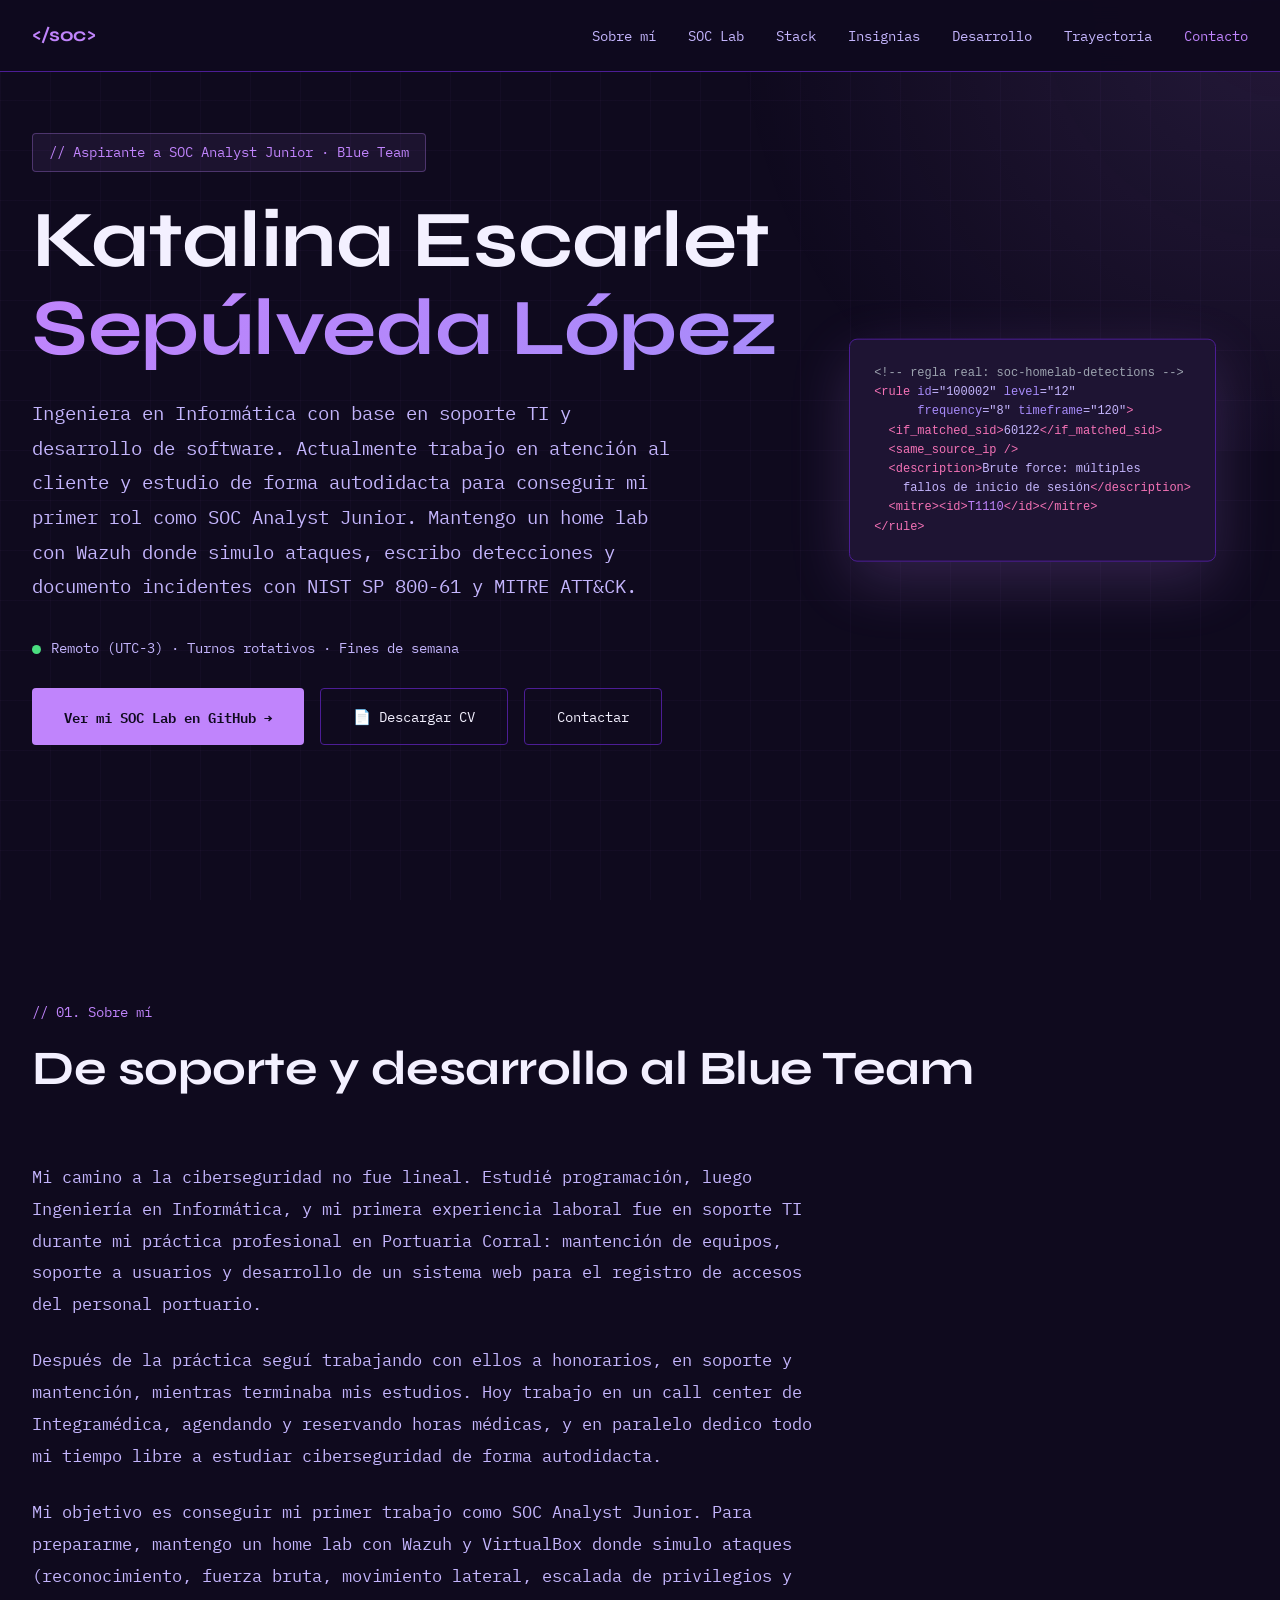
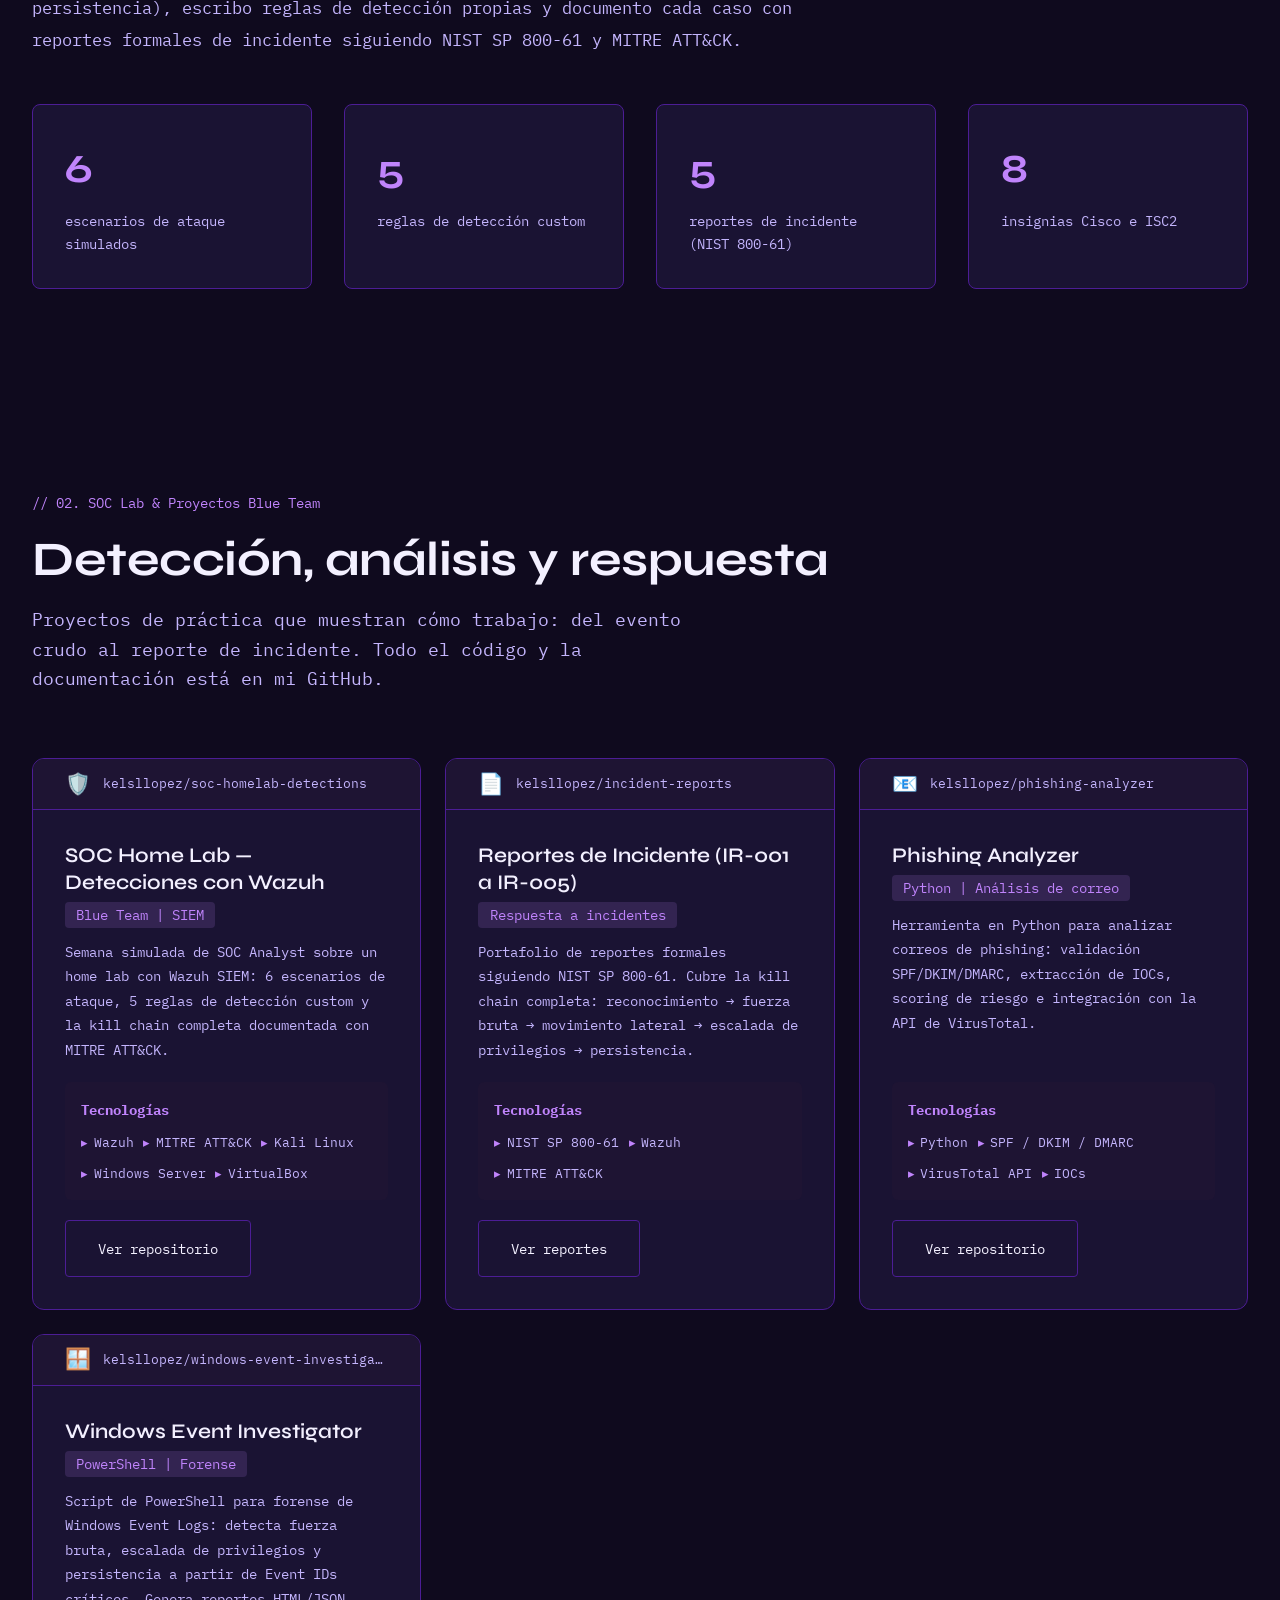
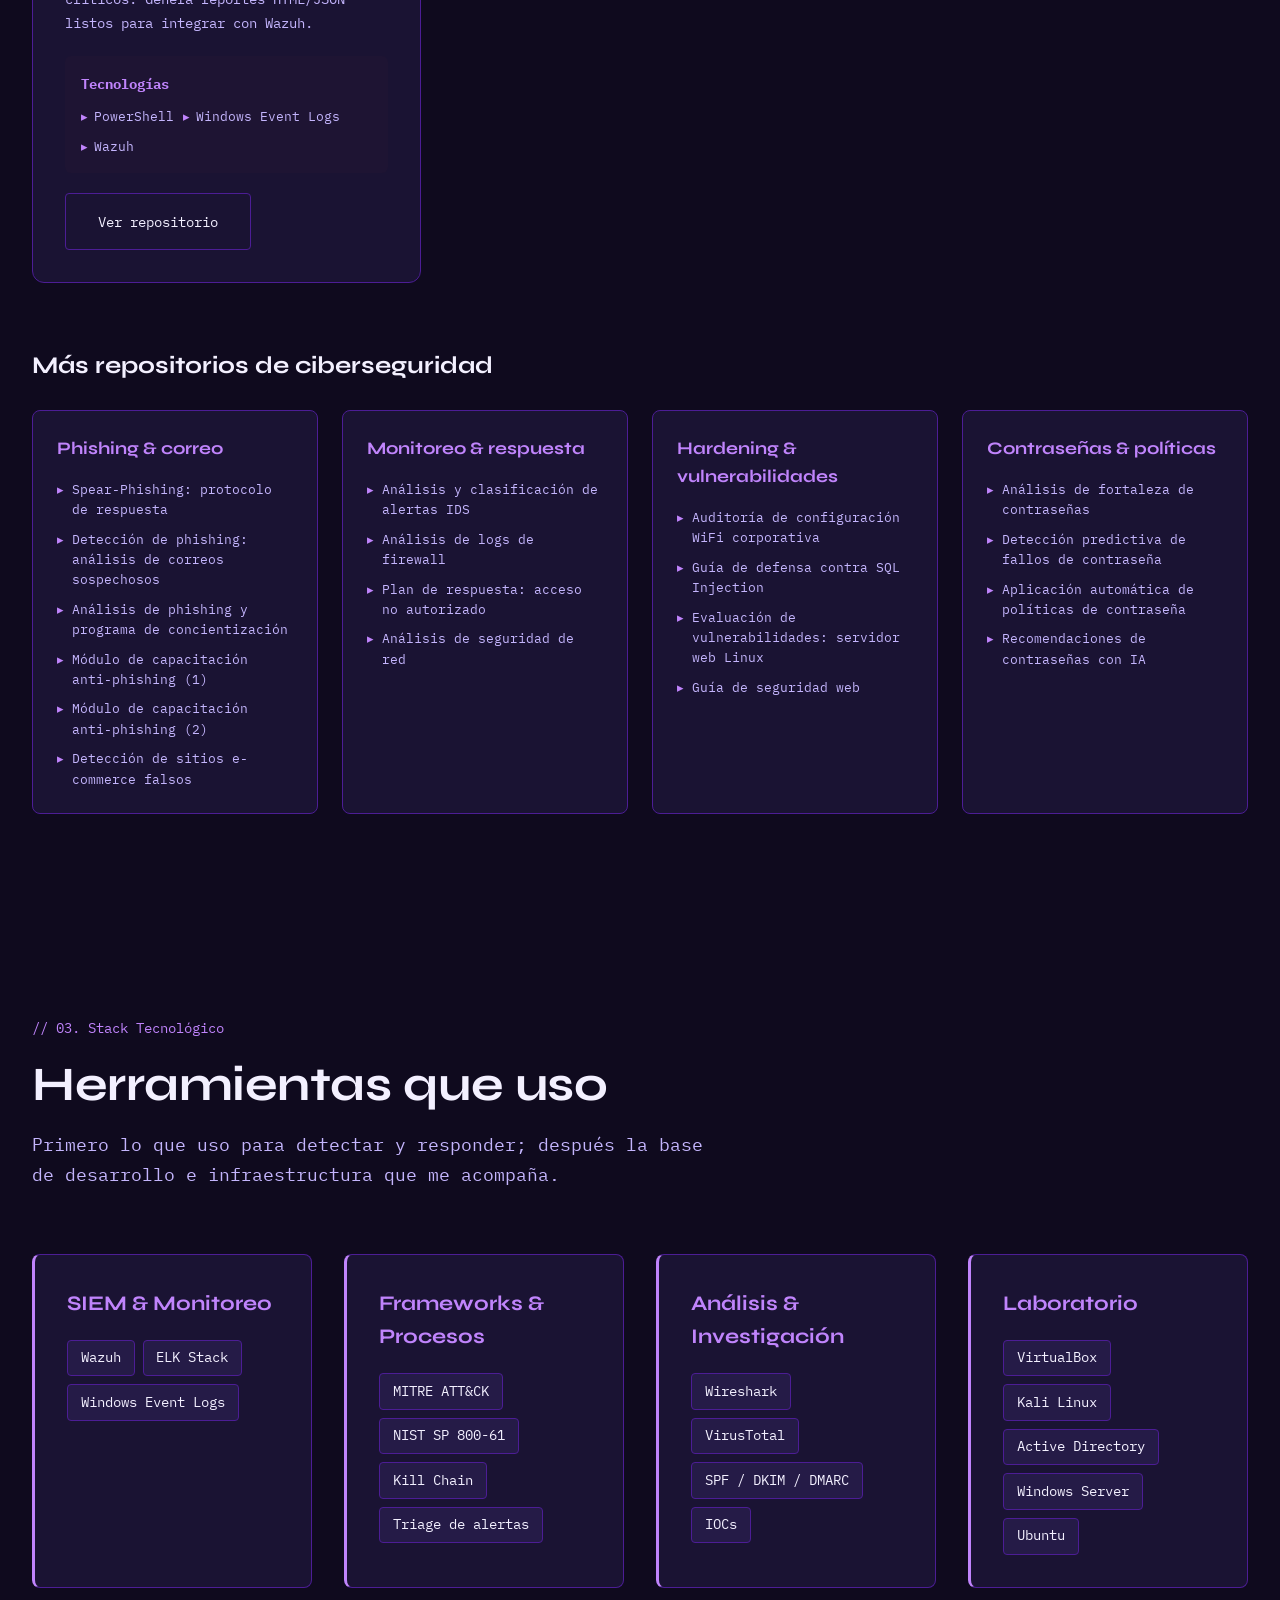
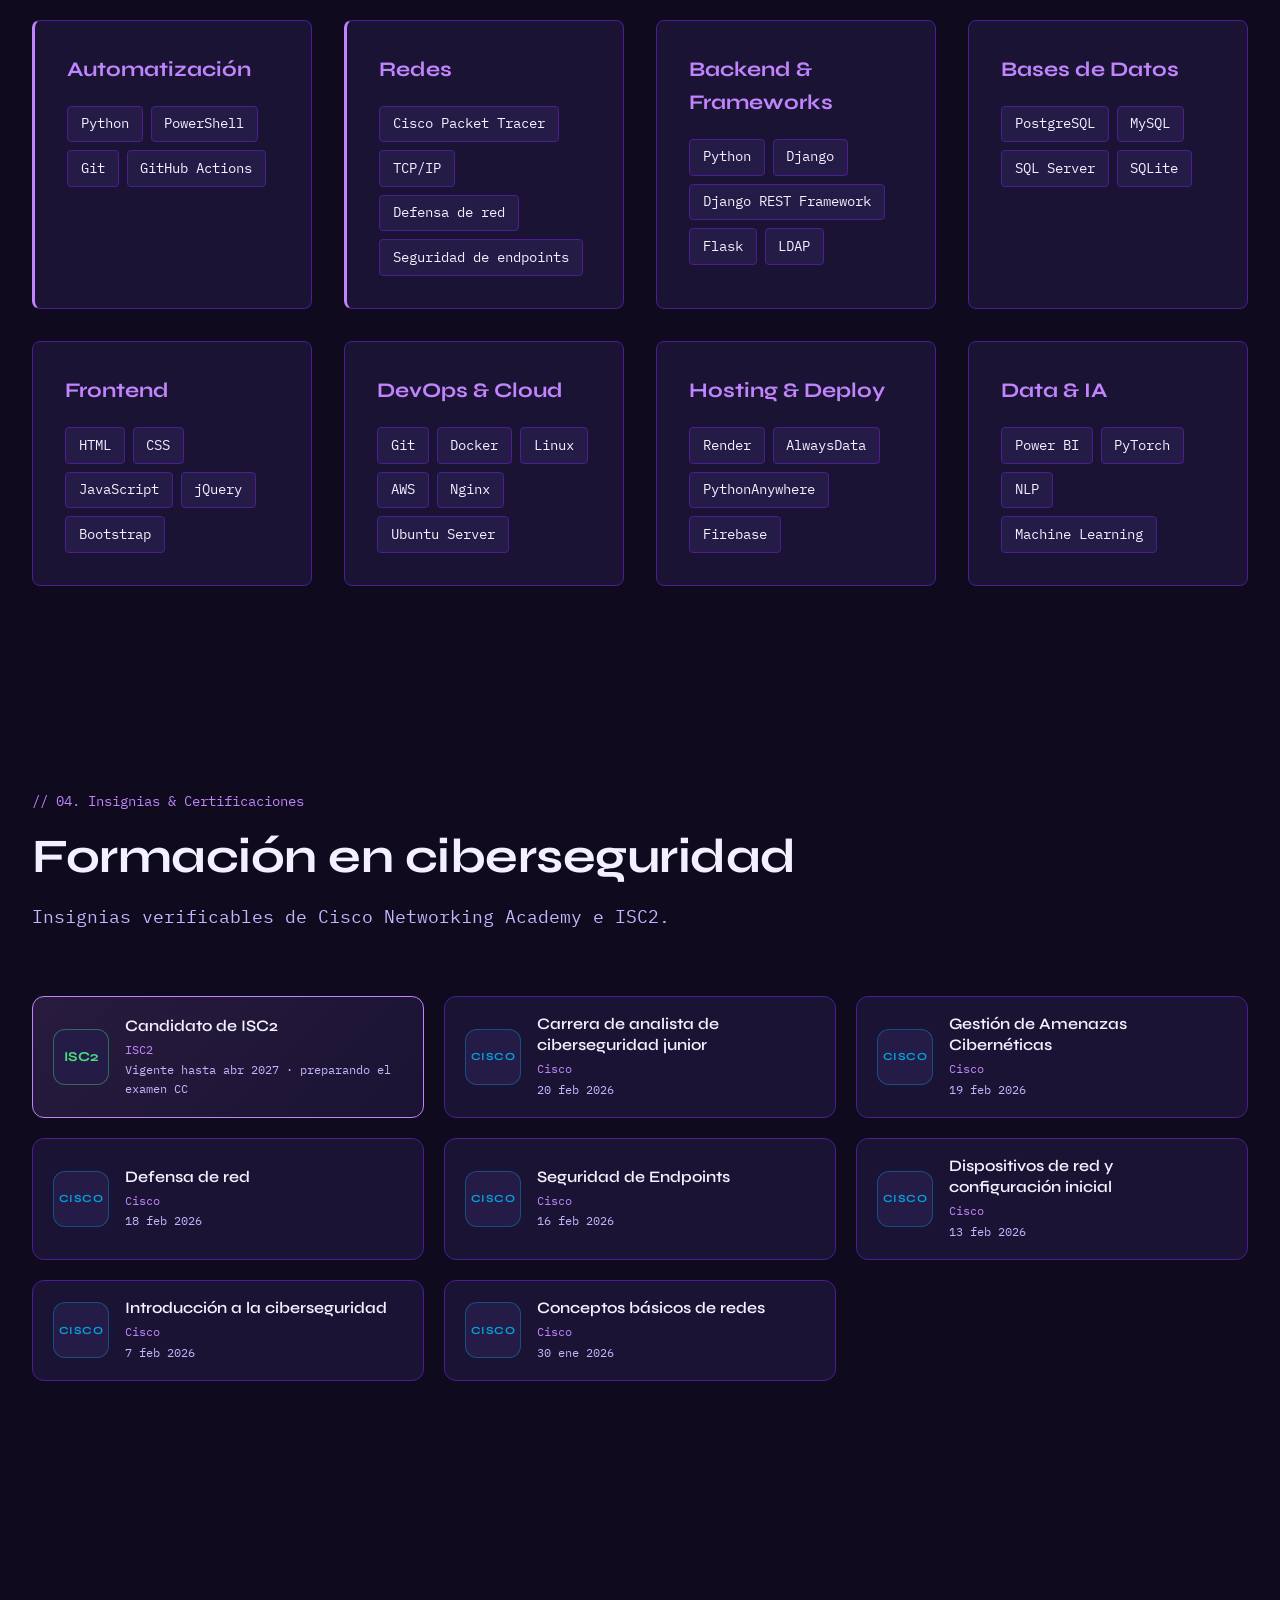
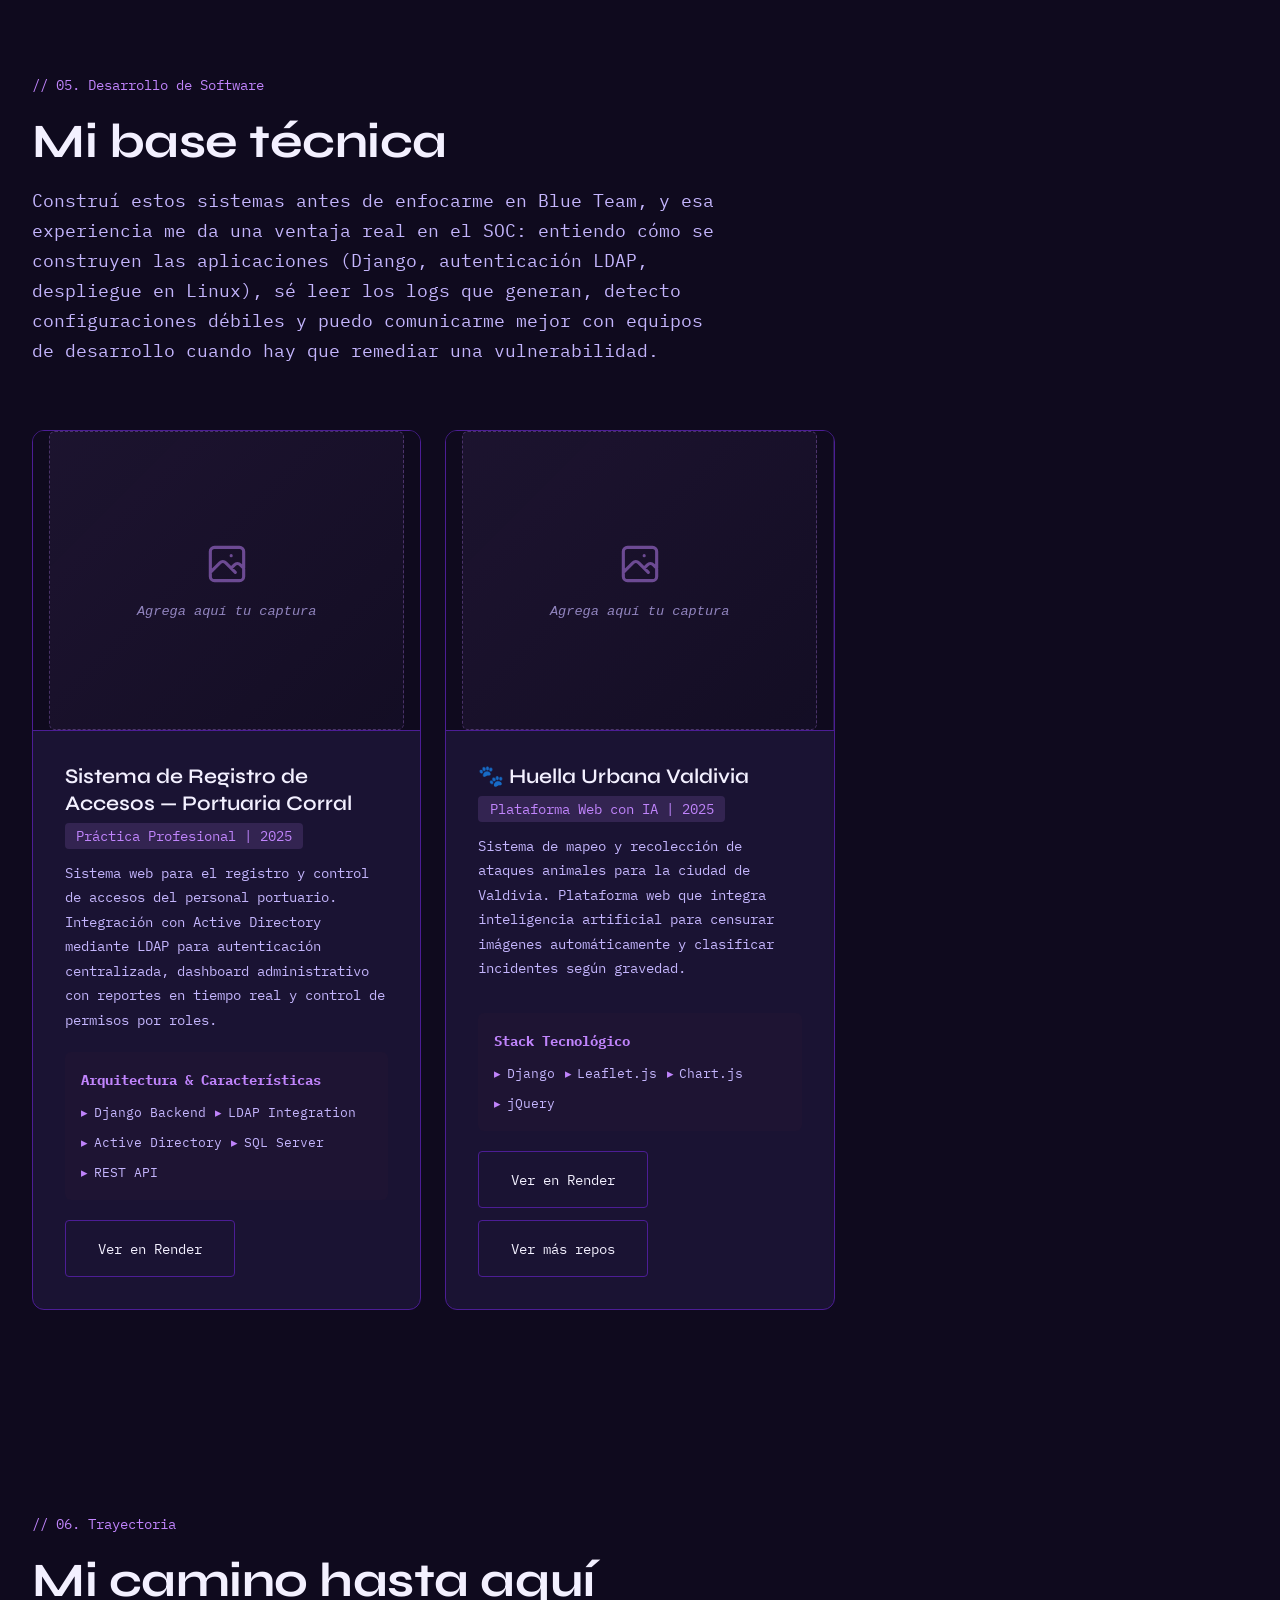
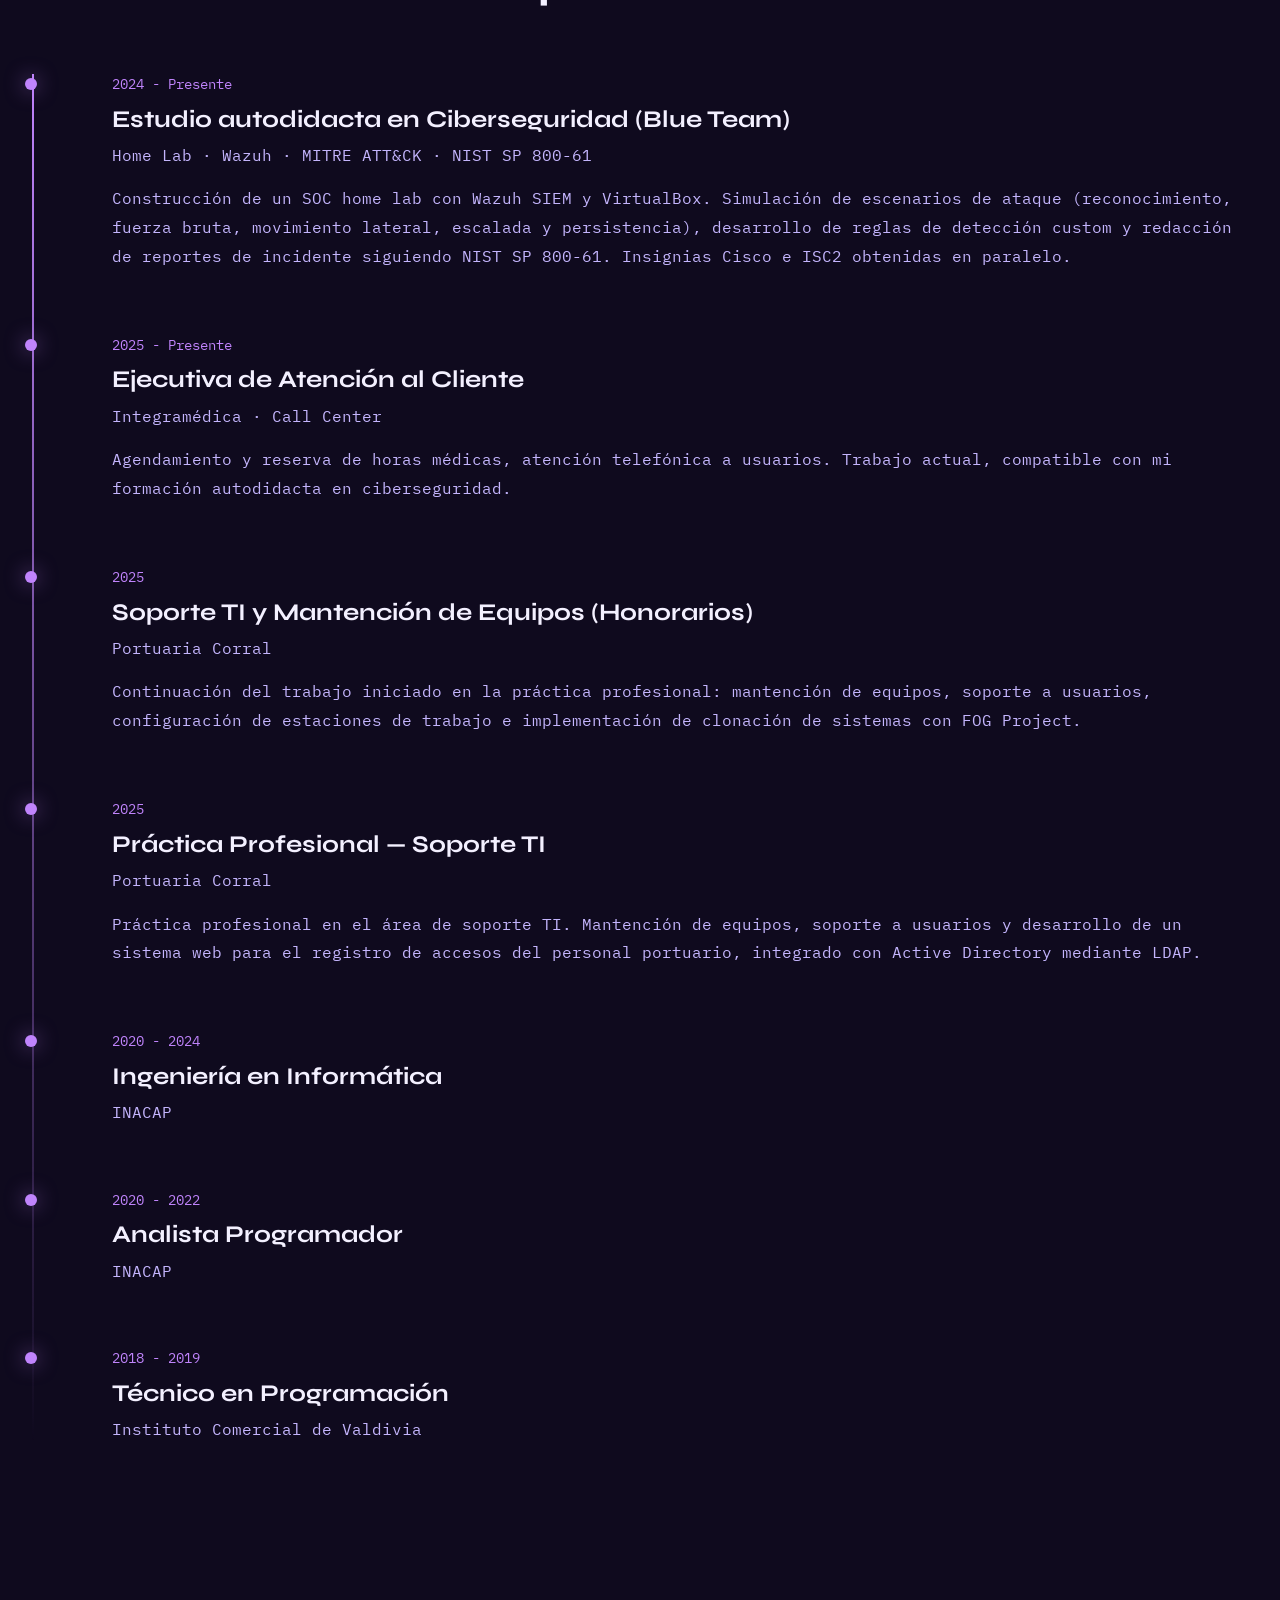
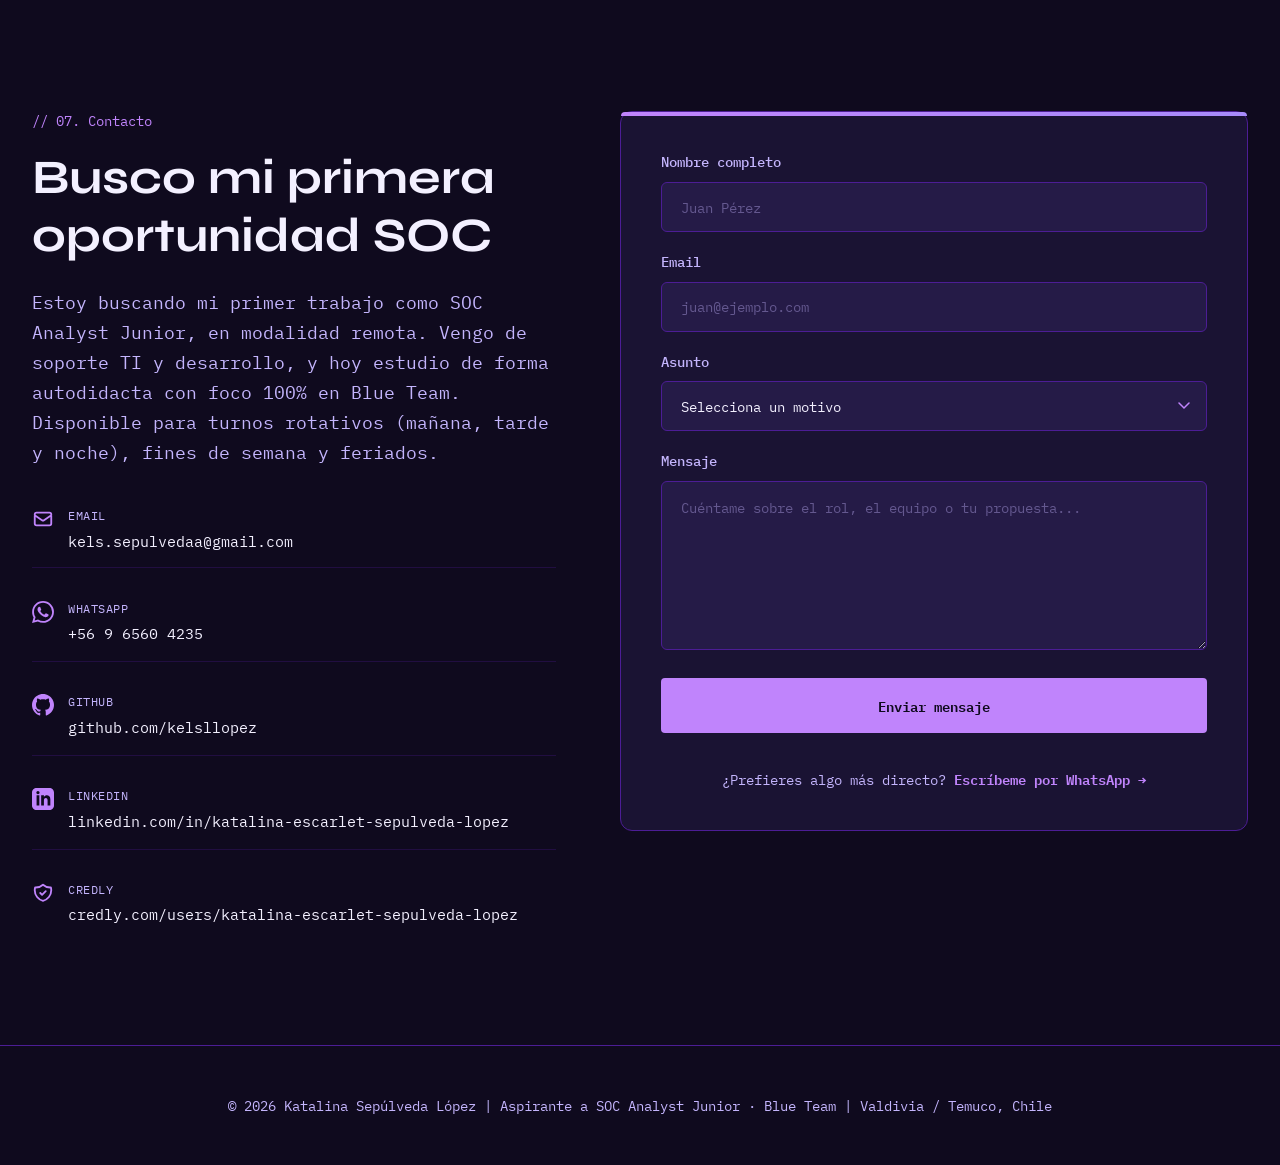
==== commit 5daeeae9: "qqq asfsafasf" ====
--- a/index.html
+++ b/index.html
@@ -58,7 +58,7 @@
                        target="_blank" rel="noopener" class="btn btn-primary">
                         Ver mi SOC Lab en GitHub →
                     </a>
-                    <a href="cv.html" target="_blank" rel="noopener" class="btn btn-secondary">
+                    <a href="./cv-katalina-sepulveda.pdf" download="CV-Katalina-Sepulveda.pdf" class="btn btn-secondary">
                         📄 Descargar CV
                     </a>
                     <a href="#contact" class="btn btn-secondary">
--- a/css/styles.css
+++ b/css/styles.css
@@ -1,3 +1,1598 @@
+* {
+    margin: 0;
+    padding: 0;
+    box-sizing: border-box;
+}
+
+:root {
+    --bg-primary: #0f0a1e;
+    --bg-secondary: #1a1333;
+    --bg-tertiary: #251b47;
+    --accent-primary: #c084fc;
+    --accent-secondary: #a78bfa;
+    --accent-light: #e9d5ff;
+    --text-primary: #f3f0ff;
+    --text-secondary: #c4b5fd;
+    --border-color: #4c1d95;
+    --code-bg: #1e1433;
+    --font-display: 'Syne', sans-serif;
+    --font-mono: 'IBM Plex Mono', monospace;
+}
+
+html {
+    scroll-behavior: smooth;
+}
+
+body {
+    font-family: var(--font-mono);
+    background: var(--bg-primary);
+    color: var(--text-primary);
+    line-height: 1.6;
+    overflow-x: hidden;
+    -webkit-text-size-adjust: 100%;
+}
+
+/* Background Grid Effect */
+body::before {
+    content: '';
+    position: fixed;
+    top: 0;
+    left: 0;
+    width: 100%;
+    height: 100%;
+    background-image:
+        linear-gradient(rgba(192, 132, 252, 0.03) 1px, transparent 1px),
+        linear-gradient(90deg, rgba(192, 132, 252, 0.03) 1px, transparent 1px);
+    background-size: 50px 50px;
+    pointer-events: none;
+    z-index: -1;
+}
+
+body::after {
+    content: '';
+    position: fixed;
+    top: -50%;
+    right: -50%;
+    width: 100%;
+    height: 100%;
+    background: radial-gradient(circle, rgba(192, 132, 252, 0.12) 0%, transparent 70%);
+    animation: float 20s ease-in-out infinite;
+    pointer-events: none;
+    z-index: -1;
+}
+
+@keyframes float {
+    0%, 100% { transform: translate(0, 0) rotate(0deg); }
+    33% { transform: translate(30px, -30px) rotate(120deg); }
+    66% { transform: translate(-20px, 20px) rotate(240deg); }
+}
+
+/* ============================================= */
+/* CONTAINER                                     */
+/* ============================================= */
+.container {
+    width: 100%;
+    max-width: 1400px;
+    margin: 0 auto;
+    padding: 0 clamp(1rem, 4vw, 2rem);
+}
+
+/* ============================================= */
+/* HEADER / NAVIGATION                           */
+/* ============================================= */
+header {
+    position: fixed;
+    top: 0;
+    left: 0;
+    right: 0;
+    background: rgba(15, 10, 30, 0.97);
+    backdrop-filter: blur(12px);
+    -webkit-backdrop-filter: blur(12px);
+    border-bottom: 1px solid var(--border-color);
+    z-index: 1000;
+    animation: slideDown 0.6s ease-out;
+}
+
+@keyframes slideDown {
+    from { transform: translateY(-100%); }
+    to { transform: translateY(0); }
+}
+
+nav {
+    display: flex;
+    justify-content: space-between;
+    align-items: center;
+    padding: 1.25rem clamp(1rem, 4vw, 2rem);
+    max-width: 1400px;
+    margin: 0 auto;
+    position: relative;
+    min-height: 70px;
+}
+
+.logo {
+    font-family: var(--font-display);
+    font-size: clamp(1rem, 2.5vw, 1.2rem);
+    font-weight: 700;
+    color: var(--accent-primary);
+    text-decoration: none;
+    letter-spacing: -0.5px;
+    z-index: 1002;
+    flex-shrink: 0;
+}
+
+/* Mobile Menu Toggle Button */
+.mobile-menu-toggle {
+    display: none;
+    flex-direction: column;
+    justify-content: space-around;
+    width: 30px;
+    height: 25px;
+    background: transparent;
+    border: none;
+    cursor: pointer;
+    padding: 0;
+    z-index: 1002;
+    flex-shrink: 0;
+}
+
+.mobile-menu-toggle span {
+    display: block;
+    width: 100%;
+    height: 3px;
+    background: var(--accent-primary);
+    border-radius: 10px;
+    transition: all 0.3s ease;
+    transform-origin: center;
+}
+
+.mobile-menu-toggle.active span:nth-child(1) {
+    transform: translateY(8px) rotate(45deg);
+}
+
+.mobile-menu-toggle.active span:nth-child(2) {
+    opacity: 0;
+    transform: scaleX(0);
+}
+
+.mobile-menu-toggle.active span:nth-child(3) {
+    transform: translateY(-8px) rotate(-45deg);
+}
+
+.nav-links {
+    display: flex;
+    gap: clamp(1rem, 2.5vw, 2.5rem);
+    list-style: none;
+    align-items: center;
+    flex-wrap: wrap;
+}
+
+.nav-links a {
+    color: var(--text-secondary);
+    text-decoration: none;
+    font-size: clamp(0.75rem, 1.5vw, 0.85rem);
+    transition: color 0.3s ease;
+    position: relative;
+    white-space: nowrap;
+}
+
+.nav-links a::after {
+    content: '';
+    position: absolute;
+    bottom: -5px;
+    left: 0;
+    width: 0;
+    height: 1px;
+    background: var(--accent-primary);
+    transition: width 0.3s ease;
+}
+
+.nav-links a:hover,
+.nav-links a.active {
+    color: var(--accent-primary);
+}
+
+.nav-links a:hover::after {
+    width: 100%;
+}
+
+/* ============================================= */
+/* HERO SECTION                                  */
+/* ============================================= */
+.hero {
+    min-height: 100vh;
+    display: flex;
+    align-items: center;
+    padding-top: 80px;
+    position: relative;
+}
+
+.hero-content {
+    max-width: 900px;
+    width: 100%;
+    animation: fadeInUp 0.8s ease-out 0.2s both;
+}
+
+@keyframes fadeInUp {
+    from { opacity: 0; transform: translateY(30px); }
+    to { opacity: 1; transform: translateY(0); }
+}
+
+.hero-tag {
+    display: inline-block;
+    color: var(--accent-primary);
+    font-size: clamp(0.75rem, 2vw, 0.85rem);
+    margin-bottom: 1.5rem;
+    padding: 0.5rem 1rem;
+    border: 1px solid rgba(192, 132, 252, 0.3);
+    border-radius: 4px;
+    background: rgba(192, 132, 252, 0.08);
+}
+
+.hero h1 {
+    font-family: var(--font-display);
+    font-size: clamp(2rem, 7vw, 5rem);
+    font-weight: 700;
+    line-height: 1.1;
+    margin-bottom: 1.5rem;
+    letter-spacing: clamp(-0.5px, -0.3vw, -2px);
+    word-break: break-word;
+    hyphens: auto;
+}
+
+.hero h1 .highlight {
+    background: linear-gradient(135deg, var(--accent-primary) 0%, var(--accent-secondary) 100%);
+    -webkit-background-clip: text;
+    -webkit-text-fill-color: transparent;
+    background-clip: text;
+}
+
+.hero-subtitle {
+    font-size: clamp(0.9rem, 2.5vw, 1.2rem);
+    color: var(--text-secondary);
+    margin-bottom: 2rem;
+    max-width: 650px;
+    line-height: 1.8;
+}
+
+.hero-status {
+    display: inline-flex;
+    align-items: center;
+    gap: 0.6rem;
+    margin-bottom: 1.75rem;
+    font-size: clamp(0.75rem, 1.8vw, 0.85rem);
+    color: var(--text-secondary);
+}
+
+.status-dot {
+    width: 9px;
+    height: 9px;
+    border-radius: 50%;
+    background: #4ade80;
+    box-shadow: 0 0 0 0 rgba(74, 222, 128, 0.6);
+    animation: pulse-dot 2s infinite;
+    flex-shrink: 0;
+}
+
+@keyframes pulse-dot {
+    0% { box-shadow: 0 0 0 0 rgba(74, 222, 128, 0.55); }
+    70% { box-shadow: 0 0 0 10px rgba(74, 222, 128, 0); }
+    100% { box-shadow: 0 0 0 0 rgba(74, 222, 128, 0); }
+}
+
+.hero-cta {
+    display: flex;
+    gap: 1rem;
+    flex-wrap: wrap;
+}
+
+.hero-cta .btn-secondary {
+    display: inline-flex;
+    align-items: center;
+    gap: 0.4rem;
+}
+
+/* Code snippet - hidden on smaller screens */
+.code-snippet {
+    position: absolute;
+    right: 5%;
+    top: 50%;
+    transform: translateY(-50%);
+    background: var(--code-bg);
+    border: 1px solid var(--border-color);
+    border-radius: 8px;
+    padding: 1.5rem;
+    font-size: 0.75rem;
+    color: var(--text-secondary);
+    max-width: 400px;
+    animation: fadeInRight 0.8s ease-out 0.6s both;
+    box-shadow: 0 20px 60px rgba(192, 132, 252, 0.2);
+}
+
+@keyframes fadeInRight {
+    from { opacity: 0; transform: translateY(-50%) translateX(30px); }
+    to { opacity: 1; transform: translateY(-50%) translateX(0); }
+}
+
+.code-snippet pre {
+    margin: 0;
+    line-height: 1.6;
+    white-space: pre;
+    overflow-x: auto;
+}
+
+.code-snippet .comment { color: #9ca3af; }
+.code-snippet .keyword { color: #f472b6; }
+.code-snippet .class { color: #a78bfa; }
+.code-snippet .string { color: #c4b5fd; }
+.code-snippet .decorator { color: var(--accent-primary); }
+
+/* ============================================= */
+/* BUTTONS                                       */
+/* ============================================= */
+.btn {
+    padding: clamp(0.75rem, 2vw, 1rem) clamp(1.25rem, 3vw, 2rem);
+    font-family: var(--font-mono);
+    font-size: clamp(0.8rem, 2vw, 0.9rem);
+    text-decoration: none;
+    border-radius: 4px;
+    transition: all 0.3s ease;
+    cursor: pointer;
+    border: none;
+    display: inline-flex;
+    align-items: center;
+    justify-content: center;
+    gap: 0.5rem;
+    white-space: nowrap;
+    text-align: center;
+    -webkit-tap-highlight-color: transparent;
+    touch-action: manipulation;
+}
+
+.btn-primary {
+    background: var(--accent-primary);
+    color: var(--bg-primary);
+    font-weight: 600;
+}
+
+.btn-primary:hover {
+    background: #a78bfa;
+    transform: translateY(-2px);
+    box-shadow: 0 10px 30px rgba(192, 132, 252, 0.4);
+}
+
+.btn-secondary {
+    background: transparent;
+    color: var(--text-primary);
+    border: 1px solid var(--border-color);
+}
+
+.btn-secondary:hover {
+    border-color: var(--accent-primary);
+    background: rgba(192, 132, 252, 0.08);
+}
+
+/* ============================================= */
+/* SECTIONS                                      */
+/* ============================================= */
+section {
+    padding: clamp(4rem, 8vw, 8rem) 0;
+    position: relative;
+}
+
+.section-header {
+    margin-bottom: clamp(2rem, 5vw, 4rem);
+}
+
+.section-tag {
+    color: var(--accent-primary);
+    font-size: clamp(0.75rem, 2vw, 0.85rem);
+    margin-bottom: 1rem;
+    display: block;
+}
+
+.section-title {
+    font-family: var(--font-display);
+    font-size: clamp(1.75rem, 5vw, 3rem);
+    font-weight: 700;
+    margin-bottom: 1rem;
+    letter-spacing: clamp(-0.5px, -0.2vw, -1px);
+    line-height: 1.2;
+}
+
+.section-description {
+    color: var(--text-secondary);
+    font-size: clamp(0.9rem, 2vw, 1.1rem);
+    max-width: 700px;
+    line-height: 1.7;
+}
+
+/* ============================================= */
+/* ABOUT SECTION                                 */
+/* ============================================= */
+.about-content {
+    max-width: 800px;
+}
+
+.about-text {
+    font-size: clamp(0.9rem, 2vw, 1.05rem);
+    line-height: 1.9;
+    color: var(--text-secondary);
+}
+
+.about-text p {
+    margin-bottom: 1.5rem;
+}
+
+.about-stats {
+    display: grid;
+    grid-template-columns: repeat(auto-fit, minmax(180px, 1fr));
+    gap: clamp(1rem, 3vw, 2rem);
+    margin-top: clamp(2rem, 5vw, 3rem);
+}
+
+.stat-card {
+    background: var(--bg-secondary);
+    border: 1px solid var(--border-color);
+    border-radius: 8px;
+    padding: clamp(1.25rem, 3vw, 2rem);
+    transition: all 0.3s ease;
+}
+
+.stat-card:hover {
+    border-color: var(--accent-primary);
+    transform: translateY(-5px);
+    box-shadow: 0 10px 30px rgba(192, 132, 252, 0.15);
+}
+
+.stat-number {
+    font-family: var(--font-display);
+    font-size: clamp(1.75rem, 4vw, 2.5rem);
+    color: var(--accent-primary);
+    font-weight: 700;
+    margin-bottom: 0.5rem;
+}
+
+.stat-label {
+    color: var(--text-secondary);
+    font-size: clamp(0.8rem, 1.5vw, 0.9rem);
+}
+
+/* ============================================= */
+/* TECH STACK                                    */
+/* ============================================= */
+.stack-grid {
+    display: grid;
+    grid-template-columns: repeat(auto-fit, minmax(min(100%, 260px), 1fr));
+    gap: clamp(1rem, 2.5vw, 2rem);
+}
+
+.stack-category {
+    background: var(--bg-secondary);
+    border: 1px solid var(--border-color);
+    border-radius: 8px;
+    padding: clamp(1.25rem, 3vw, 2rem);
+    transition: all 0.3s ease;
+}
+
+.stack-category:hover {
+    border-color: var(--accent-primary);
+    box-shadow: 0 10px 30px rgba(192, 132, 252, 0.15);
+}
+
+.stack-category h3 {
+    font-family: var(--font-display);
+    font-size: clamp(1rem, 2.5vw, 1.3rem);
+    margin-bottom: 1.25rem;
+    color: var(--accent-primary);
+}
+
+.stack-category-soc {
+    border-left: 3px solid var(--accent-primary);
+}
+
+.tech-list {
+    display: flex;
+    flex-wrap: wrap;
+    gap: 0.5rem;
+}
+
+.tech-tag {
+    background: var(--bg-tertiary);
+    color: var(--text-primary);
+    padding: 0.4rem 0.8rem;
+    border-radius: 4px;
+    font-size: clamp(0.75rem, 1.5vw, 0.85rem);
+    border: 1px solid var(--border-color);
+    transition: all 0.3s ease;
+    word-break: break-word;
+}
+
+.tech-tag:hover {
+    border-color: var(--accent-primary);
+    background: rgba(192, 132, 252, 0.15);
+}
+
+/* ============================================= */
+/* PROJECTS                                      */
+/* ============================================= */
+.projects-grid {
+    display: grid;
+    grid-template-columns: repeat(auto-fill, minmax(min(100%, 320px), 1fr));
+    gap: clamp(1rem, 2.5vw, 1.5rem);
+}
+
+.project-card {
+    background: var(--bg-secondary);
+    border: 1px solid var(--border-color);
+    border-radius: 12px;
+    overflow: hidden;
+    transition: all 0.3s ease;
+    position: relative;
+    display: flex;
+    flex-direction: column;
+}
+
+.project-card::before {
+    content: '';
+    position: absolute;
+    top: 0;
+    left: 0;
+    width: 4px;
+    height: 100%;
+    background: linear-gradient(180deg, var(--accent-primary), var(--accent-secondary));
+    transform: scaleY(0);
+    transition: transform 0.3s ease;
+    transform-origin: top;
+    z-index: 1;
+}
+
+.project-card:hover::before {
+    transform: scaleY(1);
+}
+
+.project-card:hover {
+    border-color: var(--accent-primary);
+    transform: translateY(-5px);
+    box-shadow: 0 20px 60px rgba(192, 132, 252, 0.2);
+}
+
+/* Project Carousel */
+.project-carousel {
+    position: relative;
+    width: 100%;
+    height: clamp(180px, 25vw, 300px);
+    overflow: hidden;
+    background: var(--bg-tertiary);
+    border-bottom: 1px solid var(--border-color);
+    flex-shrink: 0;
+}
+
+.carousel-container {
+    position: relative;
+    width: 100%;
+    height: 100%;
+}
+
+.carousel-slides {
+    display: flex;
+    transition: transform 0.5s ease-in-out;
+    height: 100%;
+    will-change: transform;
+}
+
+.carousel-slide {
+    min-width: 100%;
+    height: 100%;
+    display: flex;
+    align-items: center;
+    justify-content: center;
+    background: var(--bg-primary);
+}
+
+.carousel-slide img {
+    width: 100%;
+    height: 100%;
+    object-fit: contain;
+    cursor: pointer;
+    transition: transform 0.3s ease;
+    display: block;
+}
+
+.carousel-slide img:hover {
+    transform: scale(1.03);
+}
+
+.carousel-placeholder {
+    width: 100%;
+    height: 100%;
+    display: flex;
+    flex-direction: column;
+    align-items: center;
+    justify-content: center;
+    background: linear-gradient(135deg, rgba(192, 132, 252, 0.08) 0%, rgba(167, 139, 250, 0.03) 100%);
+    color: var(--text-secondary);
+    font-size: 0.85rem;
+    gap: 0.75rem;
+    border: 1px dashed rgba(192, 132, 252, 0.3);
+    margin: 1rem;
+    border-radius: 6px;
+}
+
+.carousel-placeholder svg {
+    width: 50px;
+    height: 50px;
+    color: var(--accent-primary);
+    opacity: 0.5;
+}
+
+.carousel-placeholder span {
+    opacity: 0.7;
+    font-style: italic;
+}
+
+.carousel-nav {
+    position: absolute;
+    top: 50%;
+    transform: translateY(-50%);
+    background: rgba(15, 10, 30, 0.75);
+    backdrop-filter: blur(6px);
+    -webkit-backdrop-filter: blur(6px);
+    border: 1px solid rgba(192, 132, 252, 0.4);
+    color: var(--accent-primary);
+    width: clamp(30px, 5vw, 40px);
+    height: clamp(30px, 5vw, 40px);
+    border-radius: 50%;
+    display: flex;
+    align-items: center;
+    justify-content: center;
+    cursor: pointer;
+    transition: all 0.3s ease;
+    z-index: 10;
+    font-size: clamp(1rem, 2.5vw, 1.4rem);
+    line-height: 1;
+    -webkit-tap-highlight-color: transparent;
+    touch-action: manipulation;
+}
+
+.carousel-nav:hover,
+.carousel-nav:active {
+    background: rgba(192, 132, 252, 0.3);
+}
+
+.carousel-nav.prev { left: 0.6rem; }
+.carousel-nav.next { right: 0.6rem; }
+
+.carousel-dots {
+    position: absolute;
+    bottom: 0.75rem;
+    left: 50%;
+    transform: translateX(-50%);
+    display: flex;
+    gap: 0.4rem;
+    z-index: 10;
+}
+
+.carousel-dot {
+    width: 7px;
+    height: 7px;
+    border-radius: 50%;
+    background: rgba(255, 255, 255, 0.35);
+    cursor: pointer;
+    transition: all 0.3s ease;
+    -webkit-tap-highlight-color: transparent;
+}
+
+.carousel-dot.active {
+    background: var(--accent-primary);
+    width: 20px;
+    border-radius: 4px;
+}
+
+.project-content {
+    padding: clamp(1.25rem, 3vw, 2rem);
+    flex: 1;
+    display: flex;
+    flex-direction: column;
+}
+
+.project-header {
+    display: flex;
+    justify-content: space-between;
+    align-items: flex-start;
+    gap: 0.75rem;
+    margin-bottom: 0.75rem;
+    flex-wrap: wrap;
+}
+
+.project-title {
+    font-family: var(--font-display);
+    font-size: clamp(1rem, 2.5vw, 1.3rem);
+    font-weight: 600;
+    margin-bottom: 0.4rem;
+    line-height: 1.3;
+}
+
+.project-type {
+    color: var(--accent-primary);
+    font-size: clamp(0.72rem, 1.5vw, 0.85rem);
+    background: rgba(192, 132, 252, 0.15);
+    padding: 0.25rem 0.7rem;
+    border-radius: 4px;
+    white-space: nowrap;
+    flex-shrink: 0;
+}
+
+.project-description {
+    color: var(--text-secondary);
+    margin-bottom: 1.25rem;
+    line-height: 1.7;
+    font-size: clamp(0.82rem, 1.8vw, 0.9rem);
+    flex: 1;
+}
+
+.project-architecture {
+    background: var(--code-bg);
+    border-radius: 6px;
+    padding: clamp(0.75rem, 2vw, 1rem);
+    margin-bottom: 1.25rem;
+}
+
+.project-architecture h4 {
+    color: var(--accent-primary);
+    font-size: clamp(0.8rem, 1.8vw, 0.9rem);
+    margin-bottom: 0.75rem;
+}
+
+.architecture-list {
+    display: flex;
+    flex-wrap: wrap;
+    gap: 0.6rem;
+}
+
+.architecture-item {
+    display: flex;
+    align-items: center;
+    gap: 0.35rem;
+    color: var(--text-secondary);
+    font-size: clamp(0.72rem, 1.5vw, 0.8rem);
+}
+
+.architecture-item::before {
+    content: '▸';
+    color: var(--accent-primary);
+    flex-shrink: 0;
+}
+
+.project-tech {
+    display: flex;
+    flex-wrap: wrap;
+    gap: 0.5rem;
+    margin-bottom: 1.25rem;
+}
+
+.project-links {
+    display: flex;
+    gap: 0.75rem;
+    flex-wrap: wrap;
+    margin-top: auto;
+}
+
+/* SOC project cards (no carousel) */
+.soc-grid {
+    grid-template-columns: repeat(auto-fill, minmax(min(100%, 340px), 1fr));
+}
+
+.soc-banner {
+    display: flex;
+    align-items: center;
+    gap: 0.75rem;
+    padding: 0.9rem clamp(1.25rem, 3vw, 2rem);
+    background: var(--code-bg);
+    border-bottom: 1px solid var(--border-color);
+    font-size: clamp(0.72rem, 1.5vw, 0.8rem);
+    color: var(--text-secondary);
+    min-width: 0;
+}
+
+.soc-icon { font-size: 1.3rem; line-height: 1; flex-shrink: 0; }
+
+.soc-repo {
+    overflow: hidden;
+    text-overflow: ellipsis;
+    white-space: nowrap;
+    min-width: 0;
+}
+
+.soc-card .project-header { flex-direction: column; gap: 0.5rem; }
+.soc-card .project-type { white-space: normal; }
+
+.soc-card-more {
+    border-style: dashed;
+}
+
+/* Grouped repo lists */
+.repo-groups { margin-top: clamp(2.5rem, 6vw, 4rem); scroll-margin-top: 90px; }
+
+.repo-groups-title {
+    font-family: var(--font-display);
+    font-size: clamp(1.1rem, 3vw, 1.5rem);
+    margin-bottom: 1.5rem;
+    color: var(--text-primary);
+}
+
+.repo-groups-grid {
+    display: grid;
+    grid-template-columns: repeat(auto-fit, minmax(min(100%, 280px), 1fr));
+    gap: clamp(1rem, 2.5vw, 1.5rem);
+}
+
+.repo-group {
+    background: var(--bg-secondary);
+    border: 1px solid var(--border-color);
+    border-radius: 8px;
+    padding: clamp(1.1rem, 3vw, 1.5rem);
+}
+
+.repo-group h4 {
+    font-family: var(--font-display);
+    color: var(--accent-primary);
+    font-size: clamp(0.95rem, 2vw, 1.1rem);
+    margin-bottom: 1rem;
+}
+
+.repo-group ul { list-style: none; display: flex; flex-direction: column; gap: 0.6rem; }
+
+.repo-group li a {
+    color: var(--text-secondary);
+    text-decoration: none;
+    font-size: clamp(0.76rem, 1.6vw, 0.84rem);
+    line-height: 1.5;
+    display: flex;
+    gap: 0.5rem;
+    transition: color 0.3s ease;
+}
+
+.repo-group li a::before { content: '▸'; color: var(--accent-primary); flex-shrink: 0; }
+.repo-group li a:hover { color: var(--accent-primary); }
+
+/* ============================================= */
+/* CERTIFICATIONS                                */
+/* ============================================= */
+#certifications {
+    background: var(--bg-primary);
+}
+
+.certifications-grid {
+    display: grid;
+    grid-template-columns: repeat(auto-fill, minmax(min(100%, 280px), 1fr));
+    gap: clamp(1rem, 2.5vw, 1.5rem);
+}
+
+.cert-card {
+    background: var(--bg-secondary);
+    border: 1px solid var(--border-color);
+    border-radius: 12px;
+    overflow: hidden;
+    position: relative;
+    transition: all 0.3s ease;
+    display: flex;
+    flex-direction: column;
+}
+
+.cert-card::before {
+    content: '';
+    position: absolute;
+    top: 0;
+    left: 0;
+    width: 100%;
+    height: 4px;
+    background: linear-gradient(90deg, var(--accent-primary), var(--accent-secondary));
+    transform: scaleX(0);
+    transition: transform 0.3s ease;
+    transform-origin: left;
+}
+
+.cert-card:hover::before {
+    transform: scaleX(1);
+}
+
+.cert-card:hover {
+    border-color: var(--accent-primary);
+    transform: translateY(-8px);
+    box-shadow: 0 20px 60px rgba(192, 132, 252, 0.25);
+}
+
+.cert-header {
+    display: flex;
+    align-items: center;
+    gap: 0.9rem;
+    padding: clamp(1rem, 2.5vw, 1.25rem);
+    border-bottom: 1px solid var(--border-color);
+    background: rgba(192, 132, 252, 0.03);
+}
+
+.cert-logo {
+    width: 48px;
+    height: 48px;
+    min-width: 48px;
+    display: flex;
+    align-items: center;
+    justify-content: center;
+    background: var(--bg-tertiary);
+    border: 1px solid var(--border-color);
+    border-radius: 8px;
+}
+
+.cert-logo svg { width: 26px; height: 26px; }
+.cisco-logo { color: #049fd9; }
+.python-logo { color: #3776ab; }
+.aws-logo { color: #ff9900; }
+.docker-logo { color: #2496ed; }
+.db-logo { color: #336791; }
+.git-logo { color: #f05032; }
+
+.cert-info {
+    flex: 1;
+    min-width: 0;
+}
+
+.cert-title {
+    font-family: var(--font-display);
+    font-size: clamp(0.9rem, 2vw, 1rem);
+    font-weight: 600;
+    margin-bottom: 0.15rem;
+    color: var(--text-primary);
+    white-space: nowrap;
+    overflow: hidden;
+    text-overflow: ellipsis;
+}
+
+.cert-issuer {
+    color: var(--accent-primary);
+    font-size: clamp(0.72rem, 1.5vw, 0.78rem);
+}
+
+.cert-details {
+    padding: clamp(1rem, 2.5vw, 1.25rem);
+    flex: 1;
+}
+
+.cert-description {
+    color: var(--text-secondary);
+    line-height: 1.6;
+    margin-bottom: 1rem;
+    font-size: clamp(0.78rem, 1.8vw, 0.82rem);
+}
+
+.cert-skills {
+    display: flex;
+    flex-wrap: wrap;
+    gap: 0.4rem;
+}
+
+.skill-badge {
+    background: var(--bg-tertiary);
+    color: var(--text-primary);
+    padding: 0.3rem 0.6rem;
+    border-radius: 4px;
+    font-size: clamp(0.65rem, 1.4vw, 0.7rem);
+    border: 1px solid var(--border-color);
+    transition: all 0.3s ease;
+}
+
+.skill-badge:hover {
+    border-color: var(--accent-primary);
+    background: rgba(192, 132, 252, 0.15);
+}
+
+.cert-footer {
+    display: flex;
+    justify-content: space-between;
+    align-items: center;
+    padding: clamp(0.75rem, 2vw, 1rem) clamp(1rem, 2.5vw, 1.25rem);
+    border-top: 1px solid var(--border-color);
+    background: rgba(0, 0, 0, 0.2);
+    flex-wrap: wrap;
+    gap: 0.5rem;
+}
+
+.cert-date {
+    color: var(--text-secondary);
+    font-size: clamp(0.75rem, 1.5vw, 0.8rem);
+    font-weight: 500;
+}
+
+.cert-link {
+    color: var(--accent-primary);
+    text-decoration: none;
+    font-size: clamp(0.75rem, 1.5vw, 0.8rem);
+    font-weight: 500;
+    transition: all 0.3s ease;
+    display: flex;
+    align-items: center;
+    gap: 0.25rem;
+}
+
+.cert-link:hover {
+    color: var(--accent-secondary);
+    transform: translateX(4px);
+}
+
+/* Badges grid (Credly) */
+.badges-grid {
+    display: grid;
+    grid-template-columns: repeat(auto-fill, minmax(min(100%, 300px), 1fr));
+    gap: clamp(0.9rem, 2.5vw, 1.25rem);
+}
+
+.badge-card {
+    display: flex;
+    align-items: center;
+    gap: 1rem;
+    padding: 1.1rem 1.25rem;
+    background: var(--bg-secondary);
+    border: 1px solid var(--border-color);
+    border-radius: 12px;
+    text-decoration: none;
+    color: inherit;
+    transition: all 0.3s ease;
+}
+
+.badge-card:hover {
+    border-color: var(--accent-primary);
+    transform: translateY(-4px);
+    box-shadow: 0 16px 40px rgba(192, 132, 252, 0.2);
+}
+
+.badge-featured {
+    border-color: var(--accent-primary);
+    background: linear-gradient(135deg, rgba(192, 132, 252, 0.14), var(--bg-secondary));
+}
+
+.badge-icon {
+    width: 56px;
+    height: 56px;
+    min-width: 56px;
+    border-radius: 12px;
+    display: flex;
+    align-items: center;
+    justify-content: center;
+    font-family: var(--font-display);
+    font-weight: 700;
+    font-size: 0.68rem;
+    letter-spacing: 0.5px;
+    background: var(--bg-tertiary);
+    border: 1px solid var(--border-color);
+}
+
+.badge-icon.cisco { color: #049fd9; border-color: rgba(4, 159, 217, 0.4); }
+.badge-icon.isc2 { color: #4ade80; border-color: rgba(74, 222, 128, 0.4); font-size: 0.85rem; }
+
+.badge-body { min-width: 0; }
+
+.badge-title {
+    font-family: var(--font-display);
+    font-size: clamp(0.88rem, 2vw, 1rem);
+    font-weight: 600;
+    line-height: 1.3;
+    margin-bottom: 0.2rem;
+}
+
+.badge-issuer { color: var(--accent-primary); font-size: 0.75rem; }
+.badge-date { color: var(--text-secondary); font-size: 0.72rem; margin-top: 0.15rem; }
+
+.badges-cta { margin-top: 2rem; display: flex; }
+
+/* ============================================= */
+/* EXPERIENCE TIMELINE                           */
+/* ============================================= */
+.timeline {
+    position: relative;
+    padding-left: clamp(1.5rem, 4vw, 3rem);
+}
+
+.timeline::before {
+    content: '';
+    position: absolute;
+    left: 0;
+    top: 0;
+    bottom: 0;
+    width: 2px;
+    background: linear-gradient(180deg, var(--accent-primary), transparent);
+}
+
+.timeline-item {
+    position: relative;
+    margin-bottom: clamp(2.5rem, 5vw, 4rem);
+    padding-left: clamp(1rem, 2.5vw, 2rem);
+}
+
+.timeline-item::before {
+    content: '';
+    position: absolute;
+    left: calc(clamp(1.5rem, 4vw, 3rem) * -1 + -2px);
+    top: 4px;
+    width: 12px;
+    height: 12px;
+    border-radius: 50%;
+    background: var(--accent-primary);
+    box-shadow: 0 0 20px rgba(192, 132, 252, 0.6);
+    transform: translateX(-5px);
+}
+
+.timeline-date {
+    color: var(--accent-primary);
+    font-size: clamp(0.78rem, 1.8vw, 0.85rem);
+    margin-bottom: 0.5rem;
+}
+
+.timeline-title {
+    font-family: var(--font-display);
+    font-size: clamp(1.1rem, 3vw, 1.5rem);
+    margin-bottom: 0.5rem;
+    line-height: 1.3;
+}
+
+.timeline-company {
+    color: var(--text-secondary);
+    margin-bottom: 1rem;
+    font-size: clamp(0.85rem, 2vw, 1rem);
+}
+
+.timeline-description {
+    color: var(--text-secondary);
+    line-height: 1.8;
+    font-size: clamp(0.85rem, 2vw, 1rem);
+}
+
+/* ============================================= */
+/* CONTACT SECTION                               */
+/* ============================================= */
+.contact-wrapper {
+    display: grid;
+    grid-template-columns: 1fr 1.2fr;
+    gap: clamp(2rem, 5vw, 4rem);
+    align-items: start;
+}
+
+.contact-info h2 {
+    font-family: var(--font-display);
+    font-size: clamp(1.75rem, 5vw, 3rem);
+    margin-bottom: 1.5rem;
+    line-height: 1.2;
+}
+
+.contact-details {
+    display: flex;
+    flex-direction: column;
+    gap: 1rem;
+    margin-top: 1.5rem;
+}
+
+.contact-item {
+    display: flex;
+    align-items: flex-start;
+    gap: 0.9rem;
+    padding: 0.9rem 0;
+    border-bottom: 1px solid rgba(76, 29, 149, 0.3);
+}
+
+.contact-item:last-child {
+    border-bottom: none;
+}
+
+.contact-icon {
+    width: 22px;
+    height: 22px;
+    min-width: 22px;
+    color: var(--accent-primary);
+    margin-top: 2px;
+}
+
+.contact-label {
+    font-size: clamp(0.68rem, 1.5vw, 0.75rem);
+    color: var(--text-secondary);
+    text-transform: uppercase;
+    letter-spacing: 0.5px;
+    margin-bottom: 0.2rem;
+}
+
+.contact-value {
+    font-size: clamp(0.85rem, 2vw, 0.95rem);
+    color: var(--text-primary);
+    word-break: break-all;
+}
+
+.contact-value-link {
+    font-size: clamp(0.85rem, 2vw, 0.95rem);
+    color: var(--text-primary);
+    text-decoration: none;
+    transition: color 0.3s ease;
+    word-break: break-all;
+}
+
+.contact-value-link:hover {
+    color: var(--accent-primary);
+}
+
+/* Contact Form */
+.contact-form-wrapper {
+    background: var(--bg-secondary);
+    border: 1px solid var(--border-color);
+    border-radius: 12px;
+    padding: clamp(1.5rem, 4vw, 2.5rem);
+    position: relative;
+}
+
+.contact-form-wrapper::before {
+    content: '';
+    position: absolute;
+    top: 0;
+    left: 0;
+    width: 100%;
+    height: 4px;
+    background: linear-gradient(90deg, var(--accent-primary), var(--accent-secondary));
+    border-radius: 12px 12px 0 0;
+}
+
+.contact-form {
+    display: flex;
+    flex-direction: column;
+    gap: 1.25rem;
+}
+
+.form-group {
+    display: flex;
+    flex-direction: column;
+    gap: 0.5rem;
+}
+
+.form-group label {
+    font-size: clamp(0.78rem, 1.8vw, 0.85rem);
+    color: var(--text-secondary);
+    font-weight: 500;
+}
+
+.form-group input,
+.form-group select,
+.form-group textarea {
+    width: 100%;
+    padding: clamp(0.7rem, 2vw, 0.9rem) clamp(0.9rem, 2.5vw, 1.2rem);
+    background: var(--bg-tertiary);
+    border: 1px solid var(--border-color);
+    border-radius: 6px;
+    color: var(--text-primary);
+    font-family: var(--font-mono);
+    font-size: clamp(0.82rem, 2vw, 0.9rem);
+    transition: all 0.3s ease;
+    -webkit-appearance: none;
+    appearance: none;
+}
+
+.form-group input:focus,
+.form-group select:focus,
+.form-group textarea:focus {
+    outline: none;
+    border-color: var(--accent-primary);
+    background: rgba(192, 132, 252, 0.05);
+    box-shadow: 0 0 0 3px rgba(192, 132, 252, 0.1);
+}
+
+.form-group input::placeholder,
+.form-group textarea::placeholder {
+    color: rgba(196, 181, 253, 0.4);
+}
+
+.form-group select {
+    cursor: pointer;
+    background-image: url("data:image/svg+xml,%3Csvg xmlns='http://www.w3.org/2000/svg' width='12' height='8' viewBox='0 0 12 8'%3E%3Cpath d='M1 1l5 5 5-5' stroke='%23c084fc' stroke-width='1.5' fill='none' stroke-linecap='round'/%3E%3C/svg%3E");
+    background-repeat: no-repeat;
+    background-position: right 1rem center;
+    padding-right: 2.5rem;
+}
+
+.form-group select option {
+    background: var(--bg-tertiary);
+    color: var(--text-primary);
+}
+
+.form-group textarea {
+    resize: vertical;
+    min-height: 110px;
+    line-height: 1.6;
+}
+
+.btn-submit {
+    width: 100%;
+    justify-content: center;
+    margin-top: 0.5rem;
+}
+
+.btn-submit .btn-loading { display: none; }
+.btn-submit.loading .btn-text { display: none; }
+.btn-submit.loading .btn-loading { display: block; }
+.btn-submit.loading { pointer-events: none; opacity: 0.7; }
+
+.form-status {
+    padding: 1rem;
+    border-radius: 6px;
+    font-size: clamp(0.82rem, 2vw, 0.9rem);
+    text-align: center;
+    display: none;
+    animation: slideDown 0.3s ease;
+}
+
+.form-status.success {
+    display: block;
+    background: rgba(34, 197, 94, 0.1);
+    border: 1px solid rgba(34, 197, 94, 0.3);
+    color: #86efac;
+}
+
+.form-status.error {
+    display: block;
+    background: rgba(239, 68, 68, 0.1);
+    border: 1px solid rgba(239, 68, 68, 0.3);
+    color: #fca5a5;
+}
+
+/* Contacto alternativo por WhatsApp debajo del form */
+.form-alt-contact {
+    text-align: center;
+    margin-top: 1rem;
+    font-size: clamp(0.78rem, 1.8vw, 0.85rem);
+    color: var(--text-secondary);
+    line-height: 1.5;
+}
+
+.form-alt-contact a {
+    color: var(--accent-primary);
+    text-decoration: none;
+    font-weight: 600;
+    transition: color 0.3s ease;
+    display: inline-block;
+}
+
+.form-alt-contact a:hover {
+    color: var(--accent-secondary);
+    text-decoration: underline;
+}
+
+/* ============================================= */
+/* LIGHTBOX MODAL                                */
+/* ============================================= */
+.lightbox-modal {
+    display: none;
+    position: fixed;
+    top: 0;
+    left: 0;
+    width: 100%;
+    height: 100%;
+    background: rgba(0, 0, 0, 0.95);
+    z-index: 9999;
+    align-items: center;
+    justify-content: center;
+    padding: 1rem;
+}
+
+.lightbox-modal.active {
+    display: flex;
+}
+
+.lightbox-content {
+    position: relative;
+    max-width: 90vw;
+    max-height: 80vh;
+    display: flex;
+    align-items: center;
+    justify-content: center;
+}
+
+.lightbox-image {
+    max-width: 100%;
+    max-height: 80vh;
+    object-fit: contain;
+    border-radius: 8px;
+    box-shadow: 0 20px 80px rgba(192, 132, 252, 0.3);
+    display: block;
+}
+
+.lightbox-close {
+    position: fixed;
+    top: clamp(10px, 3vw, 20px);
+    right: clamp(10px, 3vw, 20px);
+    width: clamp(40px, 6vw, 50px);
+    height: clamp(40px, 6vw, 50px);
+    background: rgba(192, 132, 252, 0.2);
+    backdrop-filter: blur(10px);
+    -webkit-backdrop-filter: blur(10px);
+    border: 1px solid rgba(192, 132, 252, 0.3);
+    border-radius: 50%;
+    color: var(--accent-primary);
+    font-size: clamp(1.3rem, 3vw, 2rem);
+    cursor: pointer;
+    display: flex;
+    align-items: center;
+    justify-content: center;
+    transition: all 0.3s ease;
+    z-index: 10000;
+    -webkit-tap-highlight-color: transparent;
+}
+
+.lightbox-close:hover,
+.lightbox-close:active {
+    background: rgba(192, 132, 252, 0.4);
+    transform: scale(1.1);
+}
+
+.lightbox-nav {
+    position: fixed;
+    top: 50%;
+    transform: translateY(-50%);
+    background: rgba(192, 132, 252, 0.25);
+    backdrop-filter: blur(10px);
+    -webkit-backdrop-filter: blur(10px);
+    border: 1px solid rgba(192, 132, 252, 0.4);
+    color: var(--accent-primary);
+    width: clamp(40px, 7vw, 60px);
+    height: clamp(40px, 7vw, 60px);
+    border-radius: 50%;
+    display: flex;
+    align-items: center;
+    justify-content: center;
+    cursor: pointer;
+    transition: all 0.3s ease;
+    font-size: clamp(1.25rem, 3vw, 2rem);
+    z-index: 10000;
+    -webkit-tap-highlight-color: transparent;
+}
+
+.lightbox-nav:hover,
+.lightbox-nav:active {
+    background: rgba(192, 132, 252, 0.5);
+    transform: translateY(-50%) scale(1.1);
+}
+
+.lightbox-nav.prev {
+    left: clamp(8px, 2vw, 40px);
+}
+
+.lightbox-nav.next {
+    right: clamp(8px, 2vw, 40px);
+}
+
+.lightbox-counter {
+    position: fixed;
+    bottom: clamp(15px, 4vw, 30px);
+    left: 50%;
+    transform: translateX(-50%);
+    background: rgba(192, 132, 252, 0.2);
+    backdrop-filter: blur(10px);
+    -webkit-backdrop-filter: blur(10px);
+    border: 1px solid rgba(192, 132, 252, 0.3);
+    padding: clamp(0.4rem, 1.5vw, 0.75rem) clamp(0.75rem, 3vw, 1.5rem);
+    border-radius: 25px;
+    color: var(--text-primary);
+    font-size: clamp(0.78rem, 1.8vw, 0.9rem);
+    z-index: 10000;
+    white-space: nowrap;
+}
+
+/* ============================================= */
+/* SCROLL TO TOP BUTTON                          */
+/* ============================================= */
+.scroll-to-top {
+    position: fixed;
+    bottom: clamp(1.25rem, 4vw, 2rem);
+    right: clamp(1.25rem, 4vw, 2rem);
+    width: clamp(44px, 7vw, 52px);
+    height: clamp(44px, 7vw, 52px);
+    background: var(--bg-secondary);
+    border: 1px solid var(--border-color);
+    border-radius: 50%;
+    color: var(--accent-primary);
+    cursor: pointer;
+    display: flex;
+    align-items: center;
+    justify-content: center;
+    z-index: 500;
+    opacity: 0;
+    visibility: hidden;
+    transform: translateY(16px) scale(0.85);
+    transition: opacity 0.35s ease, visibility 0.35s ease,
+                transform 0.35s ease, border-color 0.3s ease,
+                background 0.3s ease, box-shadow 0.3s ease;
+    -webkit-tap-highlight-color: transparent;
+    touch-action: manipulation;
+}
+
+.scroll-to-top.visible {
+    opacity: 1;
+    visibility: visible;
+    transform: translateY(0) scale(1);
+}
+
+.scroll-to-top:hover {
+    background: rgba(192, 132, 252, 0.15);
+    border-color: var(--accent-primary);
+    box-shadow: 0 0 24px rgba(192, 132, 252, 0.35);
+    transform: translateY(-3px) scale(1.08);
+}
+
+.scroll-to-top:active {
+    transform: translateY(0) scale(0.95);
+}
+
+.scroll-to-top svg {
+    width: clamp(18px, 3vw, 22px);
+    height: clamp(18px, 3vw, 22px);
+    transition: transform 0.3s ease;
+    flex-shrink: 0;
+}
+
+.scroll-to-top:hover svg {
+    transform: translateY(-2px);
+}
+
+.scroll-to-top::after {
+    content: '';
+    position: absolute;
+    inset: -4px;
+    border-radius: 50%;
+    border: 2px solid rgba(192, 132, 252, 0.3);
+    opacity: 0;
+    transform: scale(0.8);
+    transition: opacity 0.3s ease, transform 0.3s ease;
+}
+
+.scroll-to-top.visible:hover::after {
+    opacity: 1;
+    transform: scale(1);
+}
+
+/* ============================================= */
+/* FOOTER                                        */
+/* ============================================= */
+footer {
+    border-top: 1px solid var(--border-color);
+    padding: clamp(2rem, 5vw, 3rem) 0;
+    text-align: center;
+    color: var(--text-secondary);
+    font-size: clamp(0.78rem, 1.8vw, 0.9rem);
+    line-height: 1.6;
+}
+
+/* ============================================= */
+/* SCROLL ANIMATIONS                             */
+/* ============================================= */
+[data-animate] {
+    opacity: 0;
+    transform: translateY(25px);
+    transition: all 0.6s ease-out;
+}
+
+[data-animate].animated {
+    opacity: 1;
+    transform: translateY(0);
+}
+
+/* ============================================= */
+/* RESPONSIVE: TABLET (≤ 1024px)                */
+/* ============================================= */
+@media (max-width: 1024px) {
+    .code-snippet {
+        display: none;
+    }
+
+    .projects-grid {
+        grid-template-columns: repeat(2, 1fr);
+    }
+
+    .certifications-grid {
+        grid-template-columns: repeat(2, 1fr);
+    }
+}
+
 /* ============================================= */
 /* RESPONSIVE: MOBILE (≤ 768px)                 */
 /* ============================================= */
@@ -165,20 +1760,12 @@
     .form-group input,
     .form-group select,
     .form-group textarea {
-        font-size: 16px;
+        font-size: 16px; /* Prevents iOS auto-zoom */
     }
 
     footer p {
         font-size: 0.72rem;
         padding: 0 1rem;
-    }
-
-    .btn-whatsapp {
-        font-size: 0.85rem;
-    }
-    .btn-whatsapp svg {
-        width: 18px;
-        height: 18px;
     }
 }
 
@@ -209,7 +1796,11 @@
         height: 22px;
     }
 
-    .badge-icon { width: 48px; height: 48px; min-width: 48px; }
+    .badge-icon {
+        width: 48px;
+        height: 48px;
+        min-width: 48px;
+    }
 }
 
 /* ============================================= */
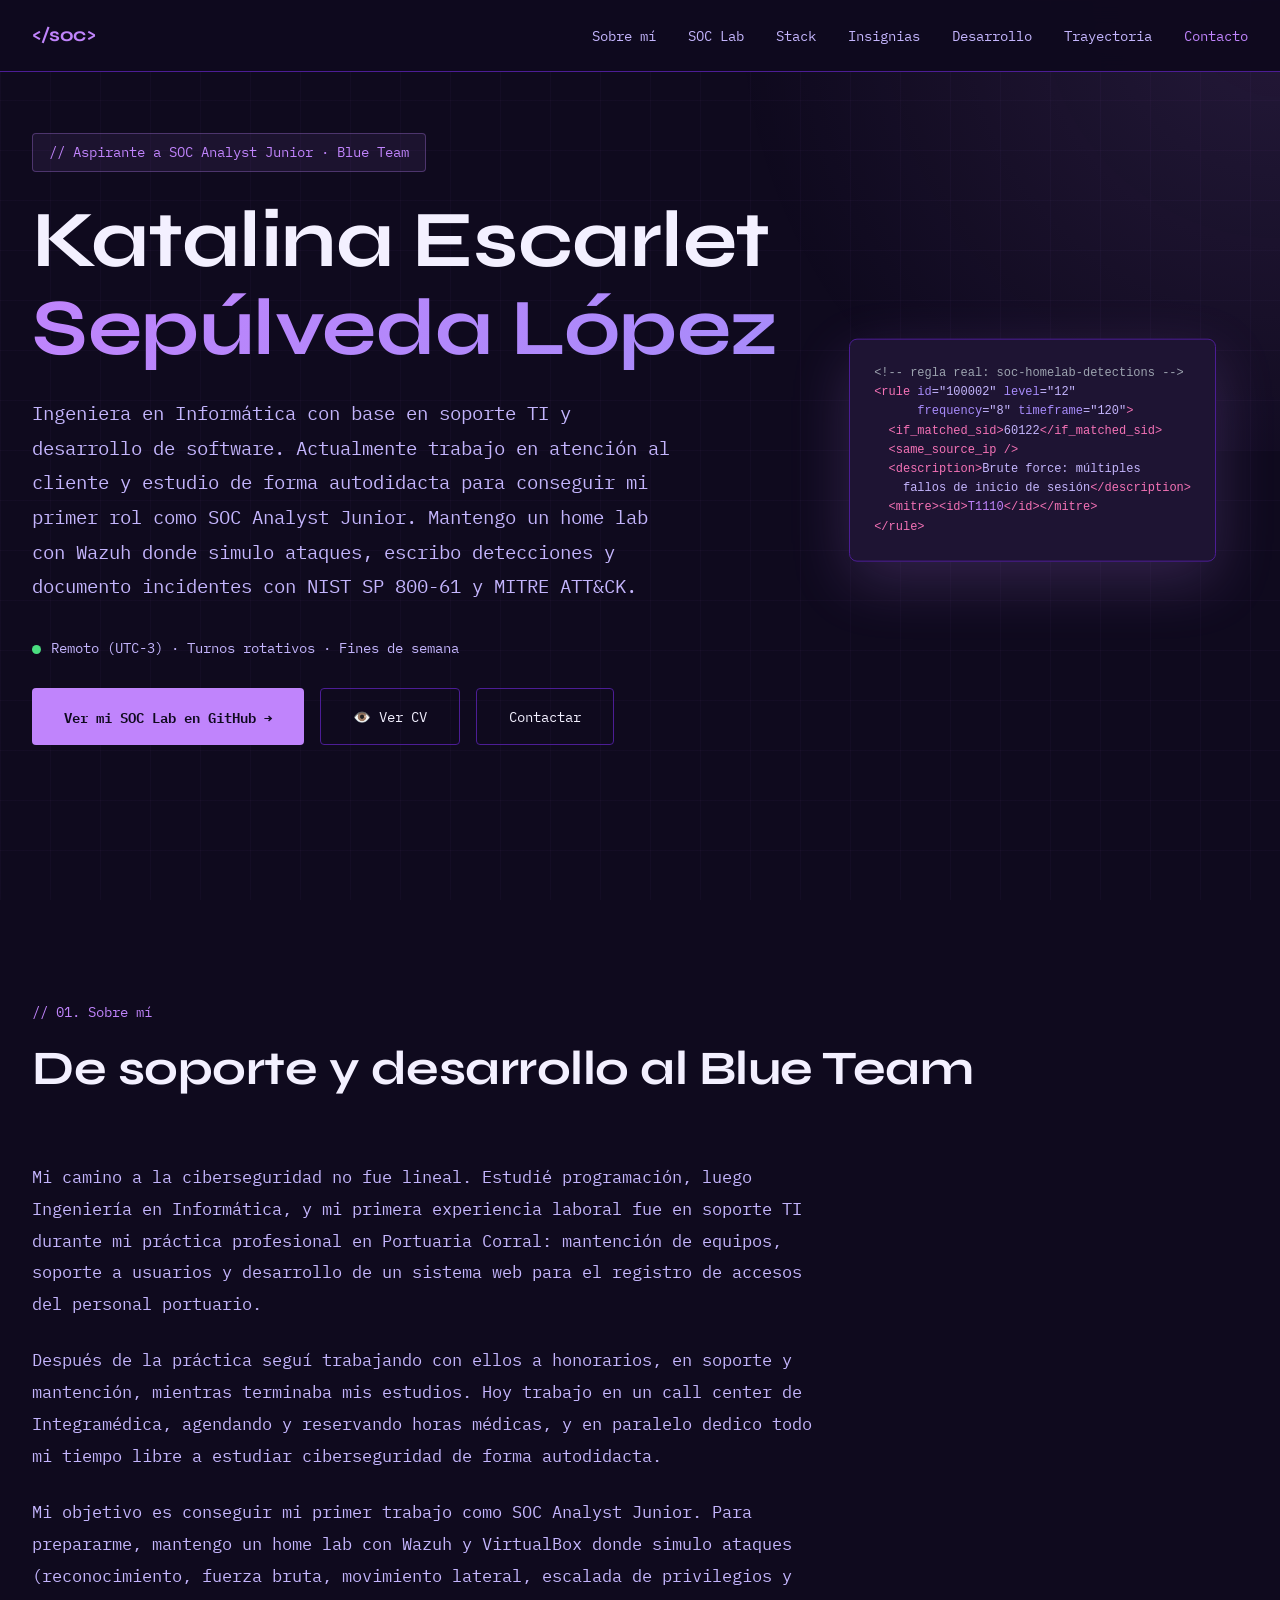
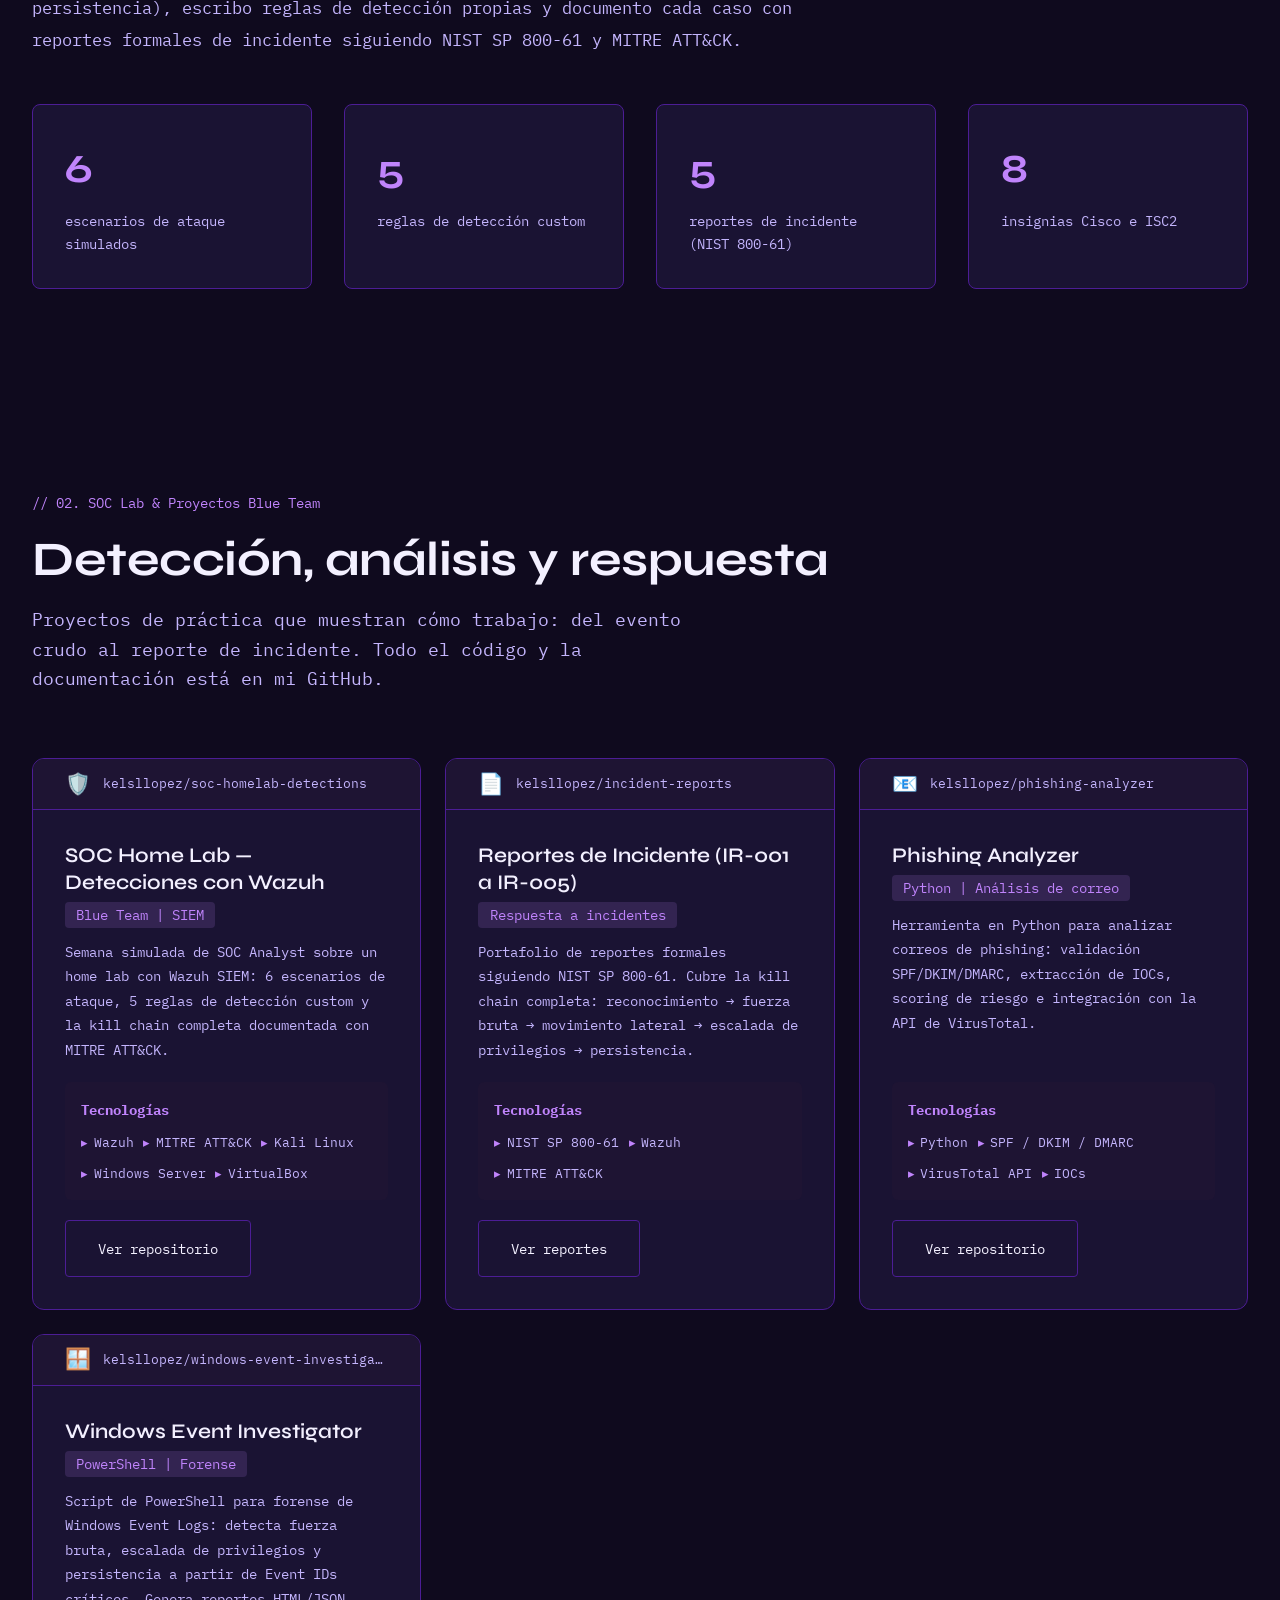
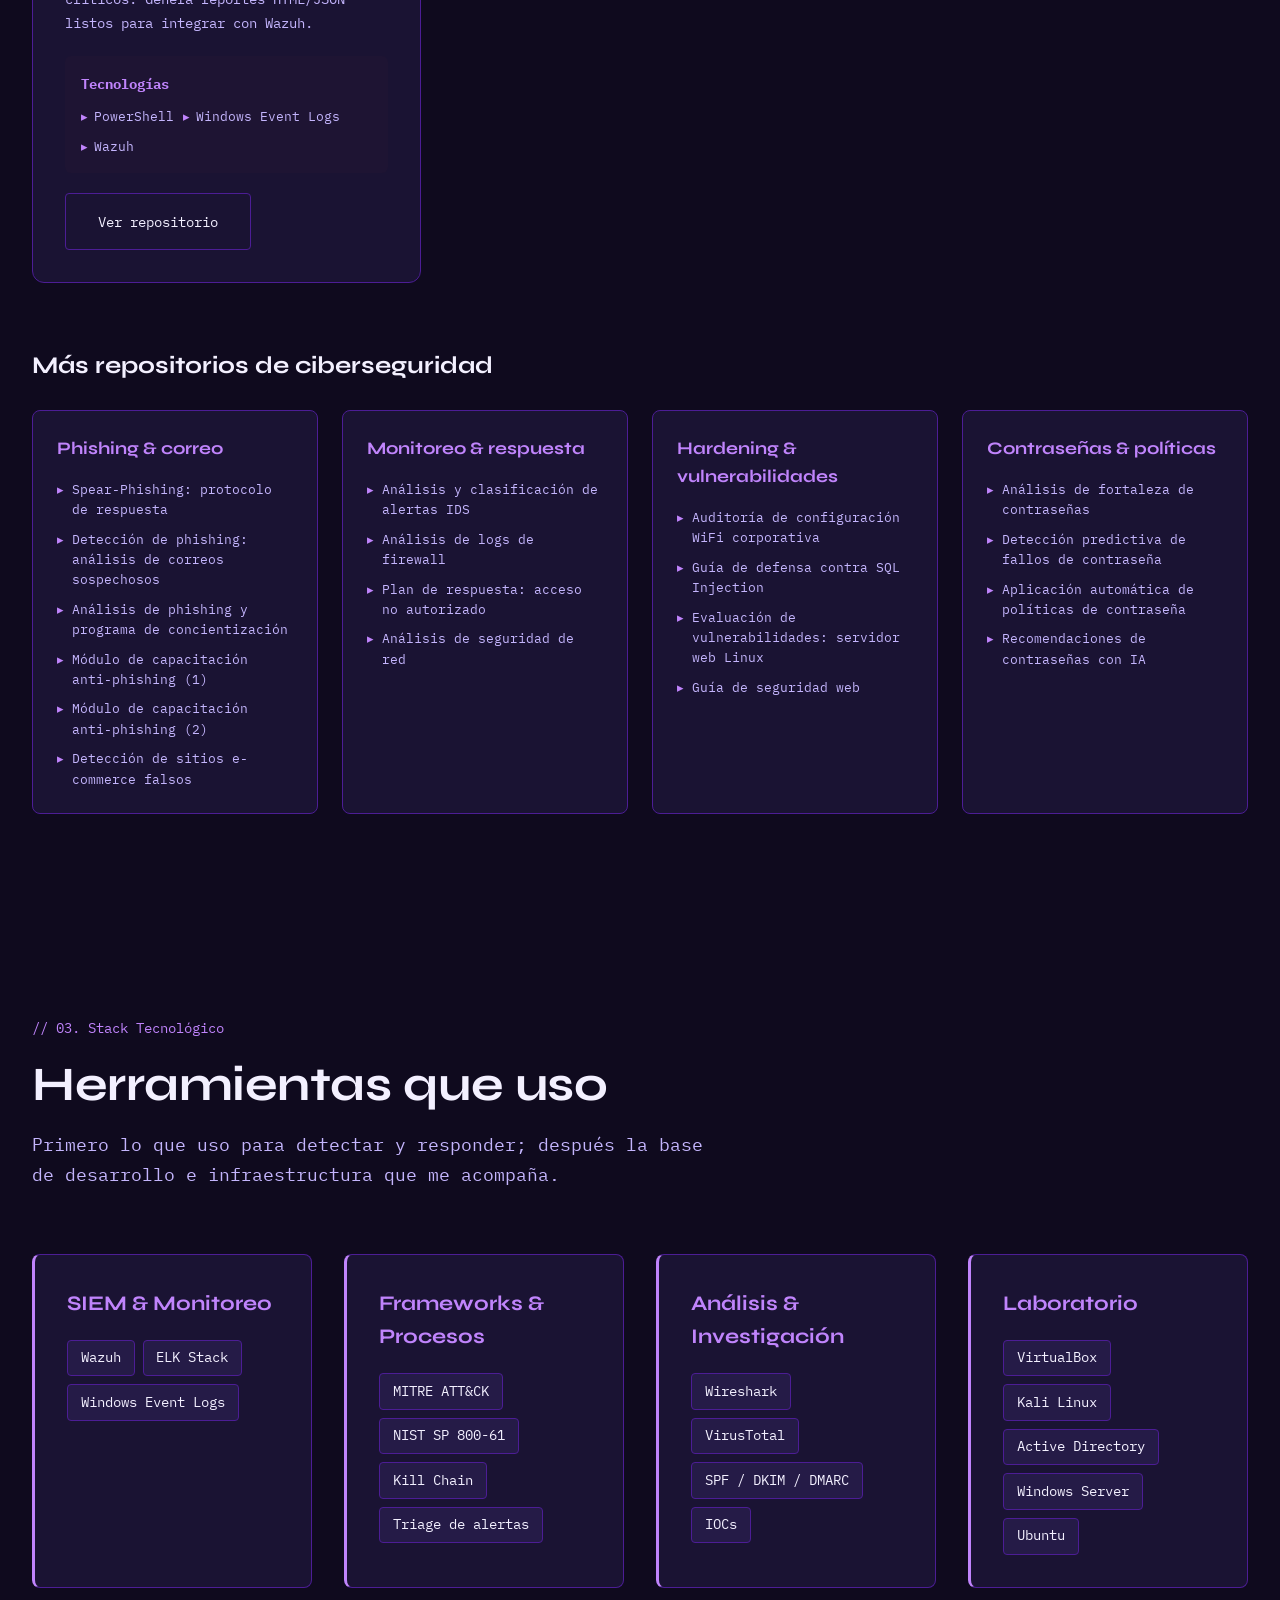
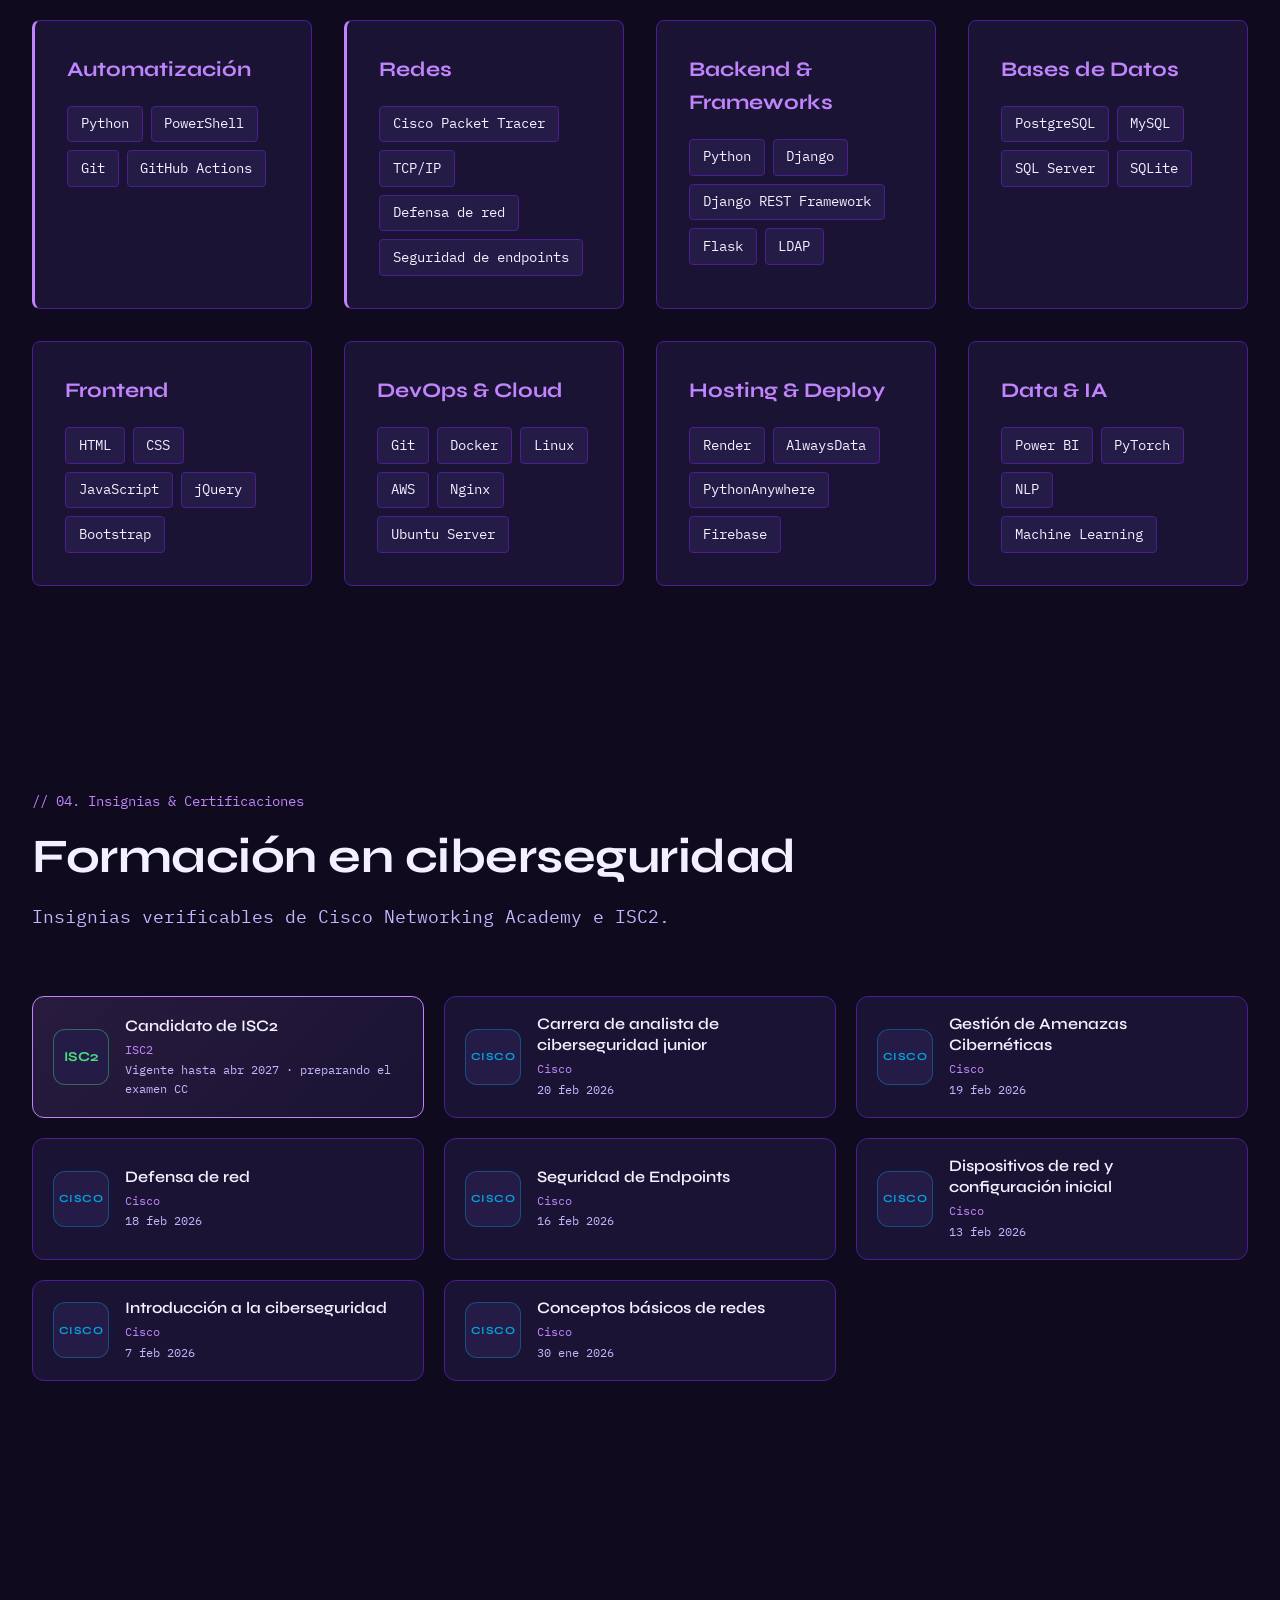
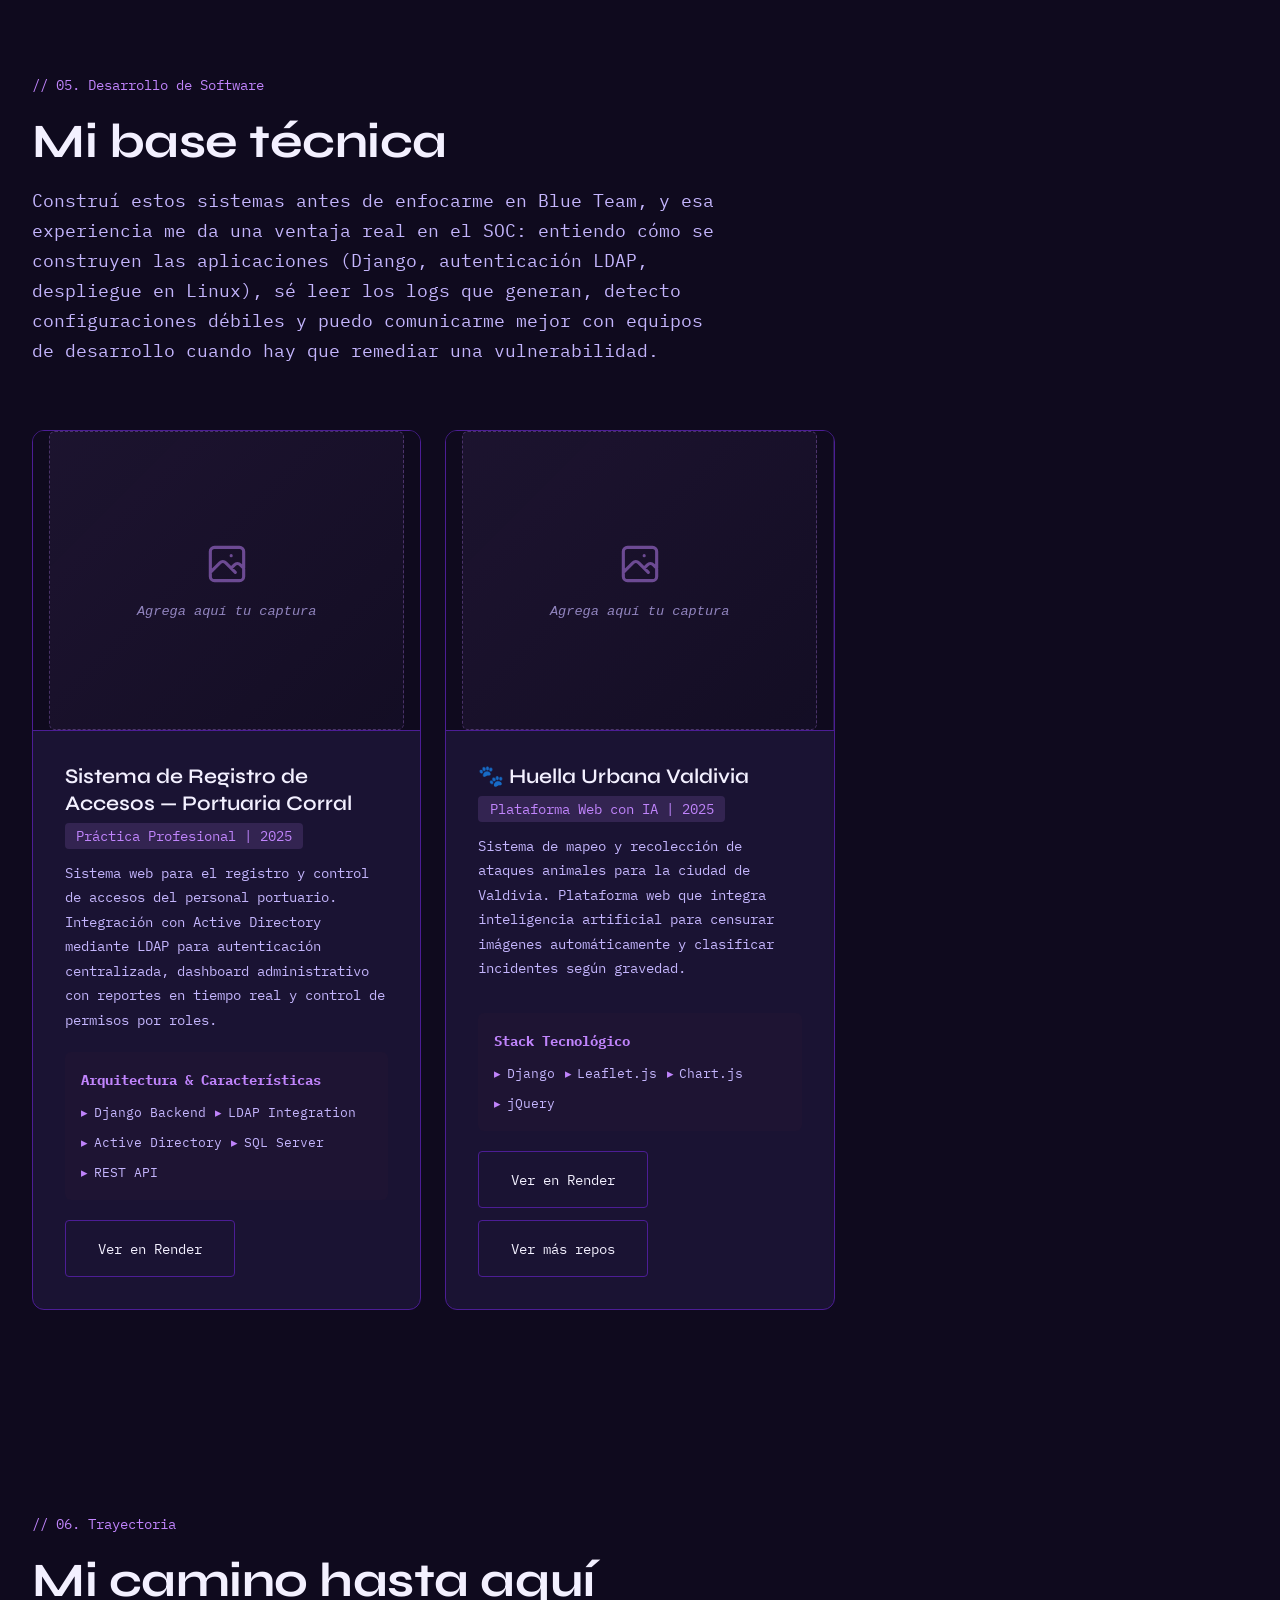
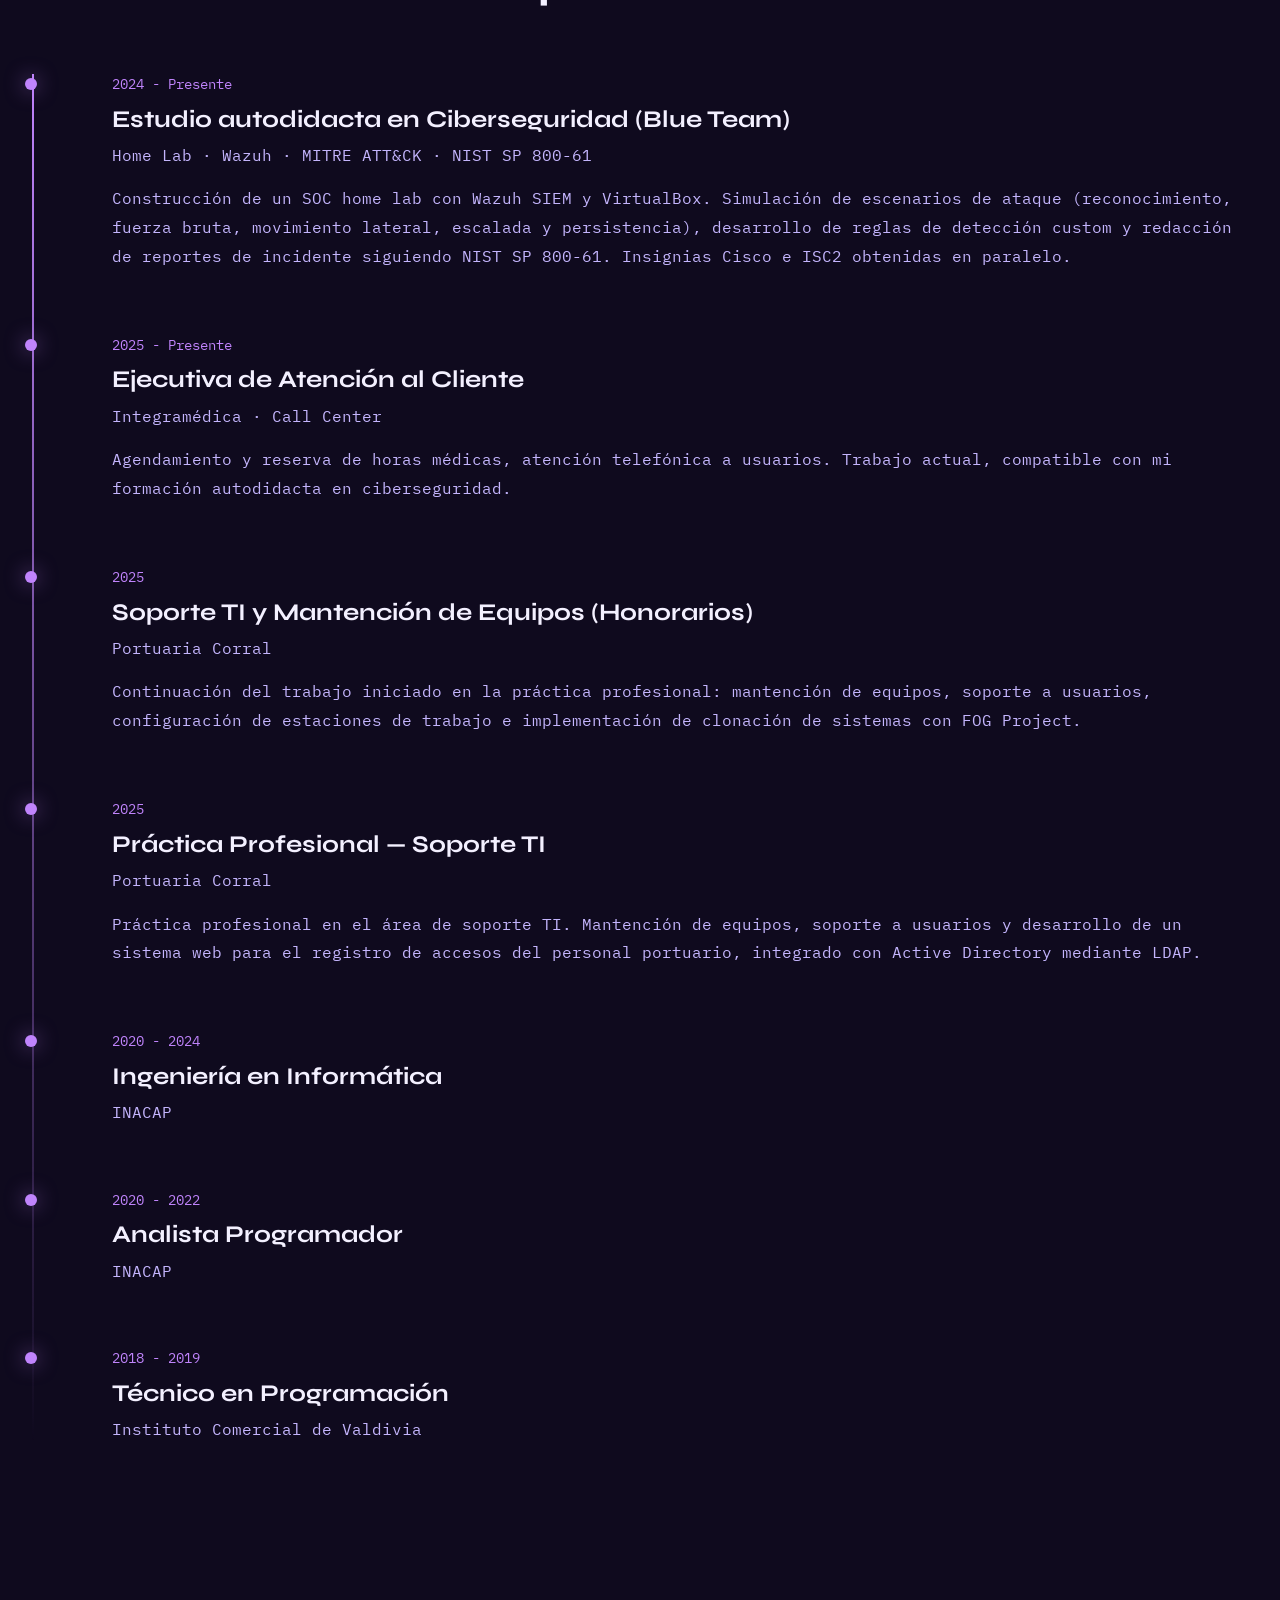
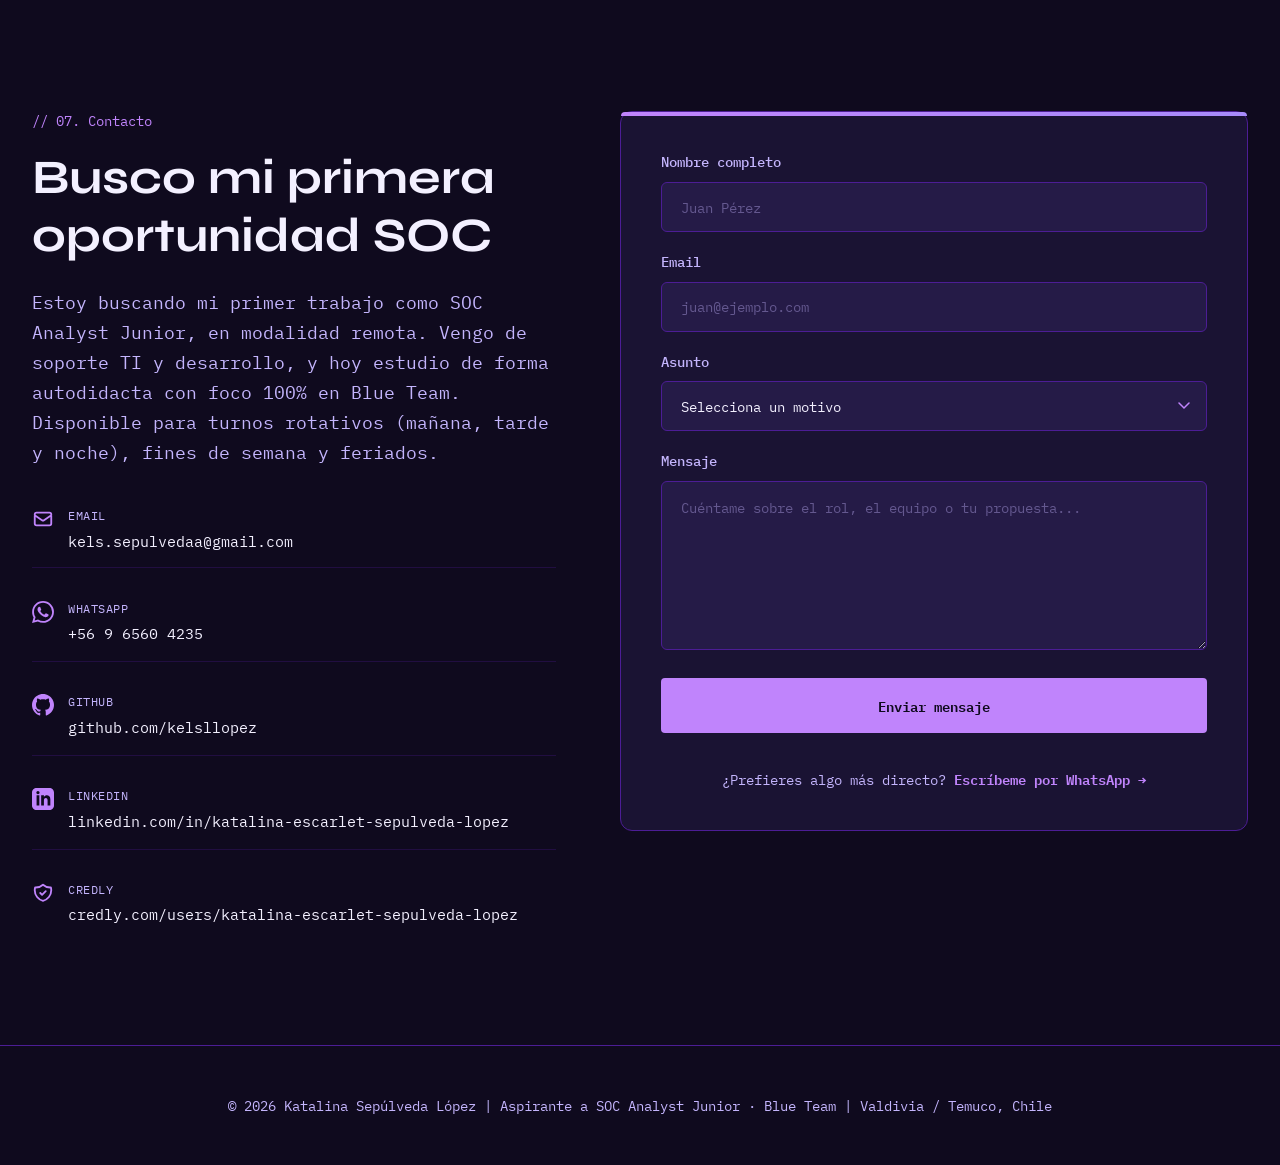
==== commit c9c7146e: "cambios dssafasfsa" ====
--- a/index.html
+++ b/index.html
@@ -58,8 +58,8 @@
                        target="_blank" rel="noopener" class="btn btn-primary">
                         Ver mi SOC Lab en GitHub →
                     </a>
-                    <a href="./cv-katalina-sepulveda.pdf" download="CV-Katalina-Sepulveda.pdf" class="btn btn-secondary">
-                        📄 Descargar CV
+                    <a href="./cv-katalina-sepulveda.pdf" target="_blank" rel="noopener" class="btn btn-secondary">
+                        👁️ Ver CV
                     </a>
                     <a href="#contact" class="btn btn-secondary">
                         Contactar
